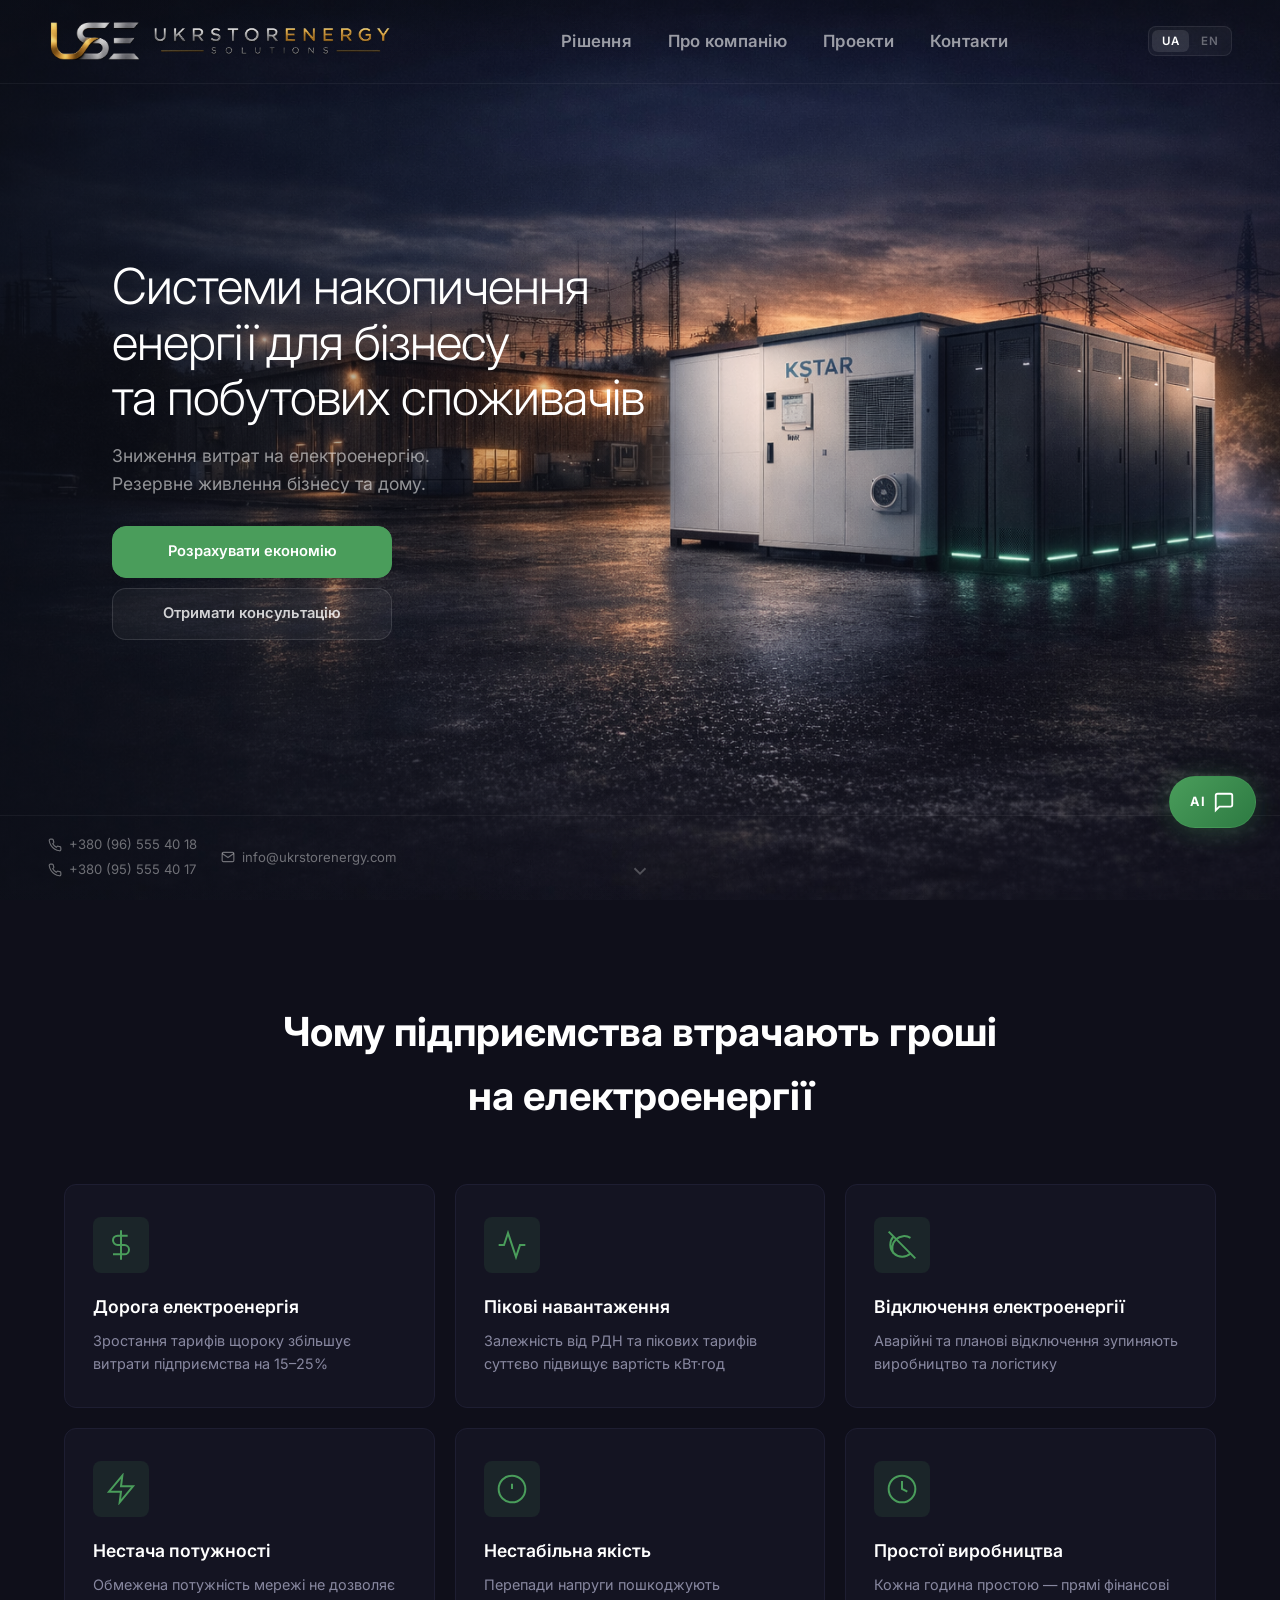
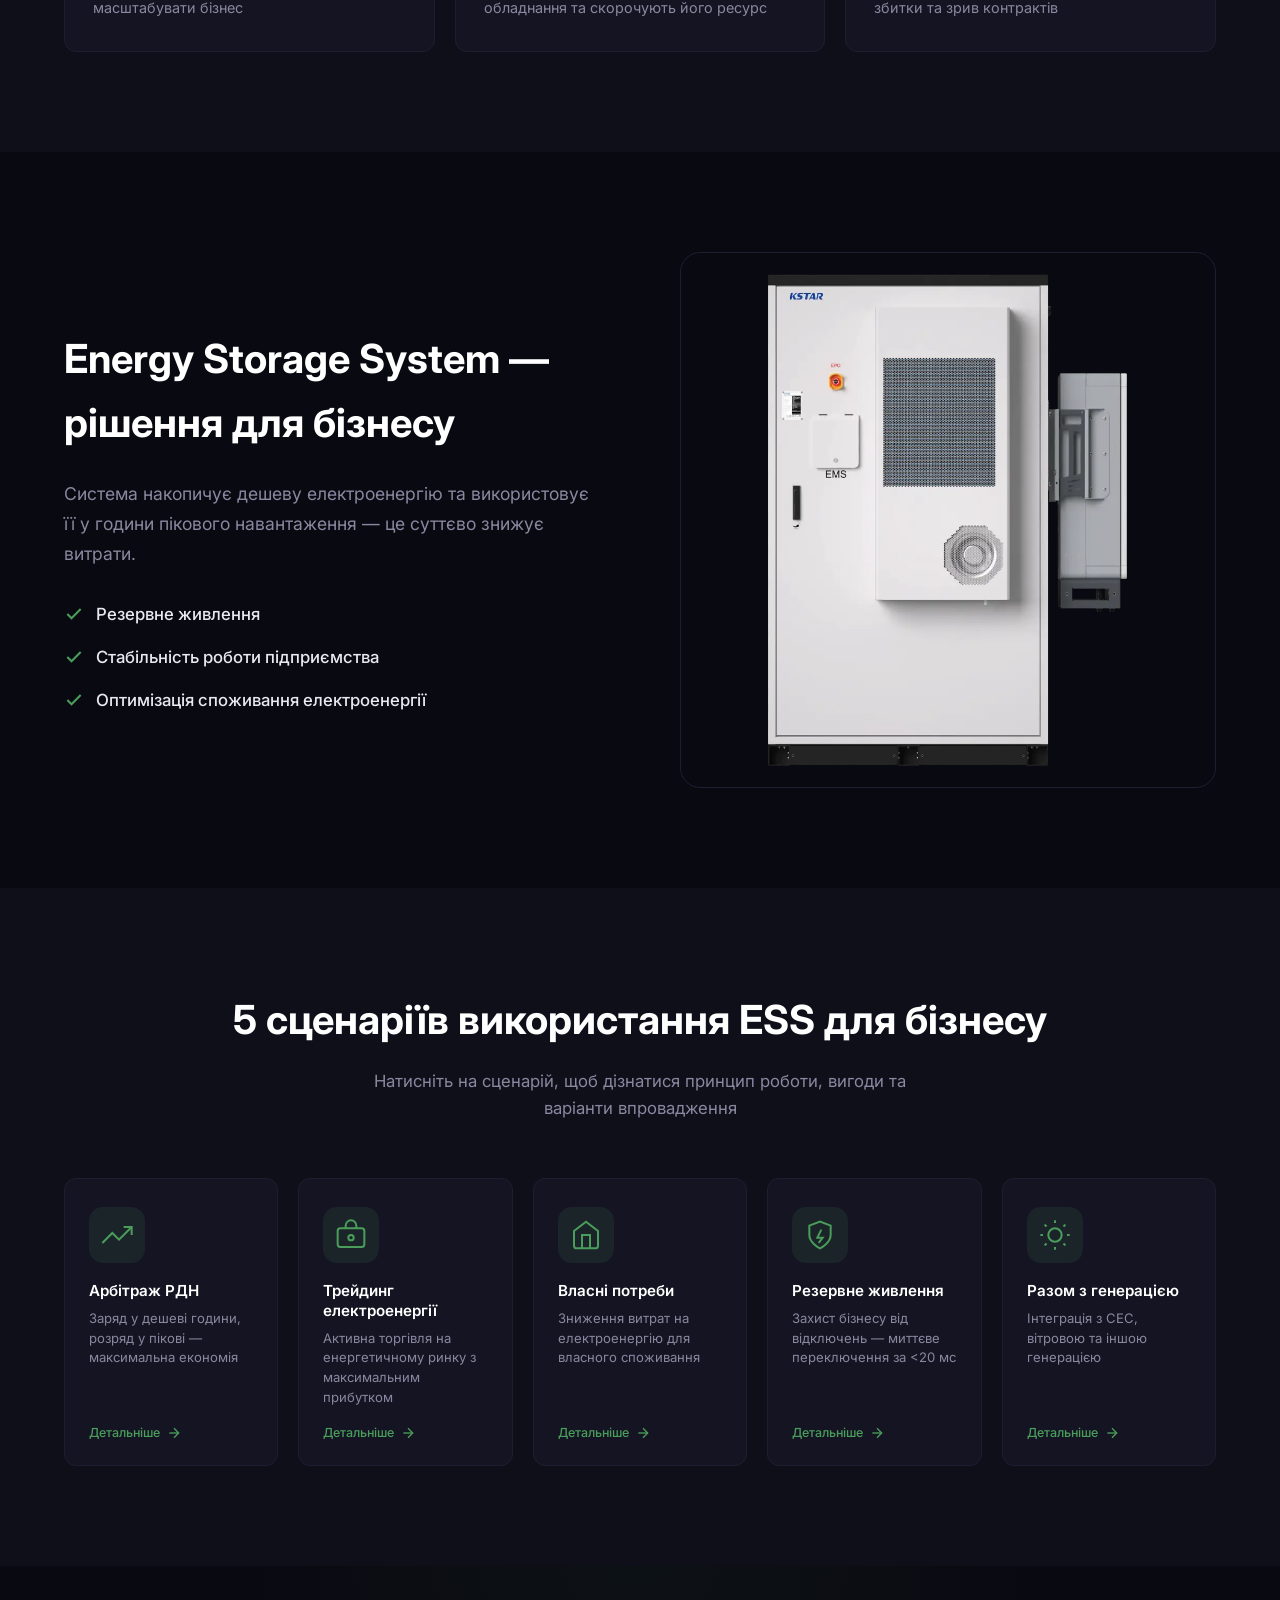
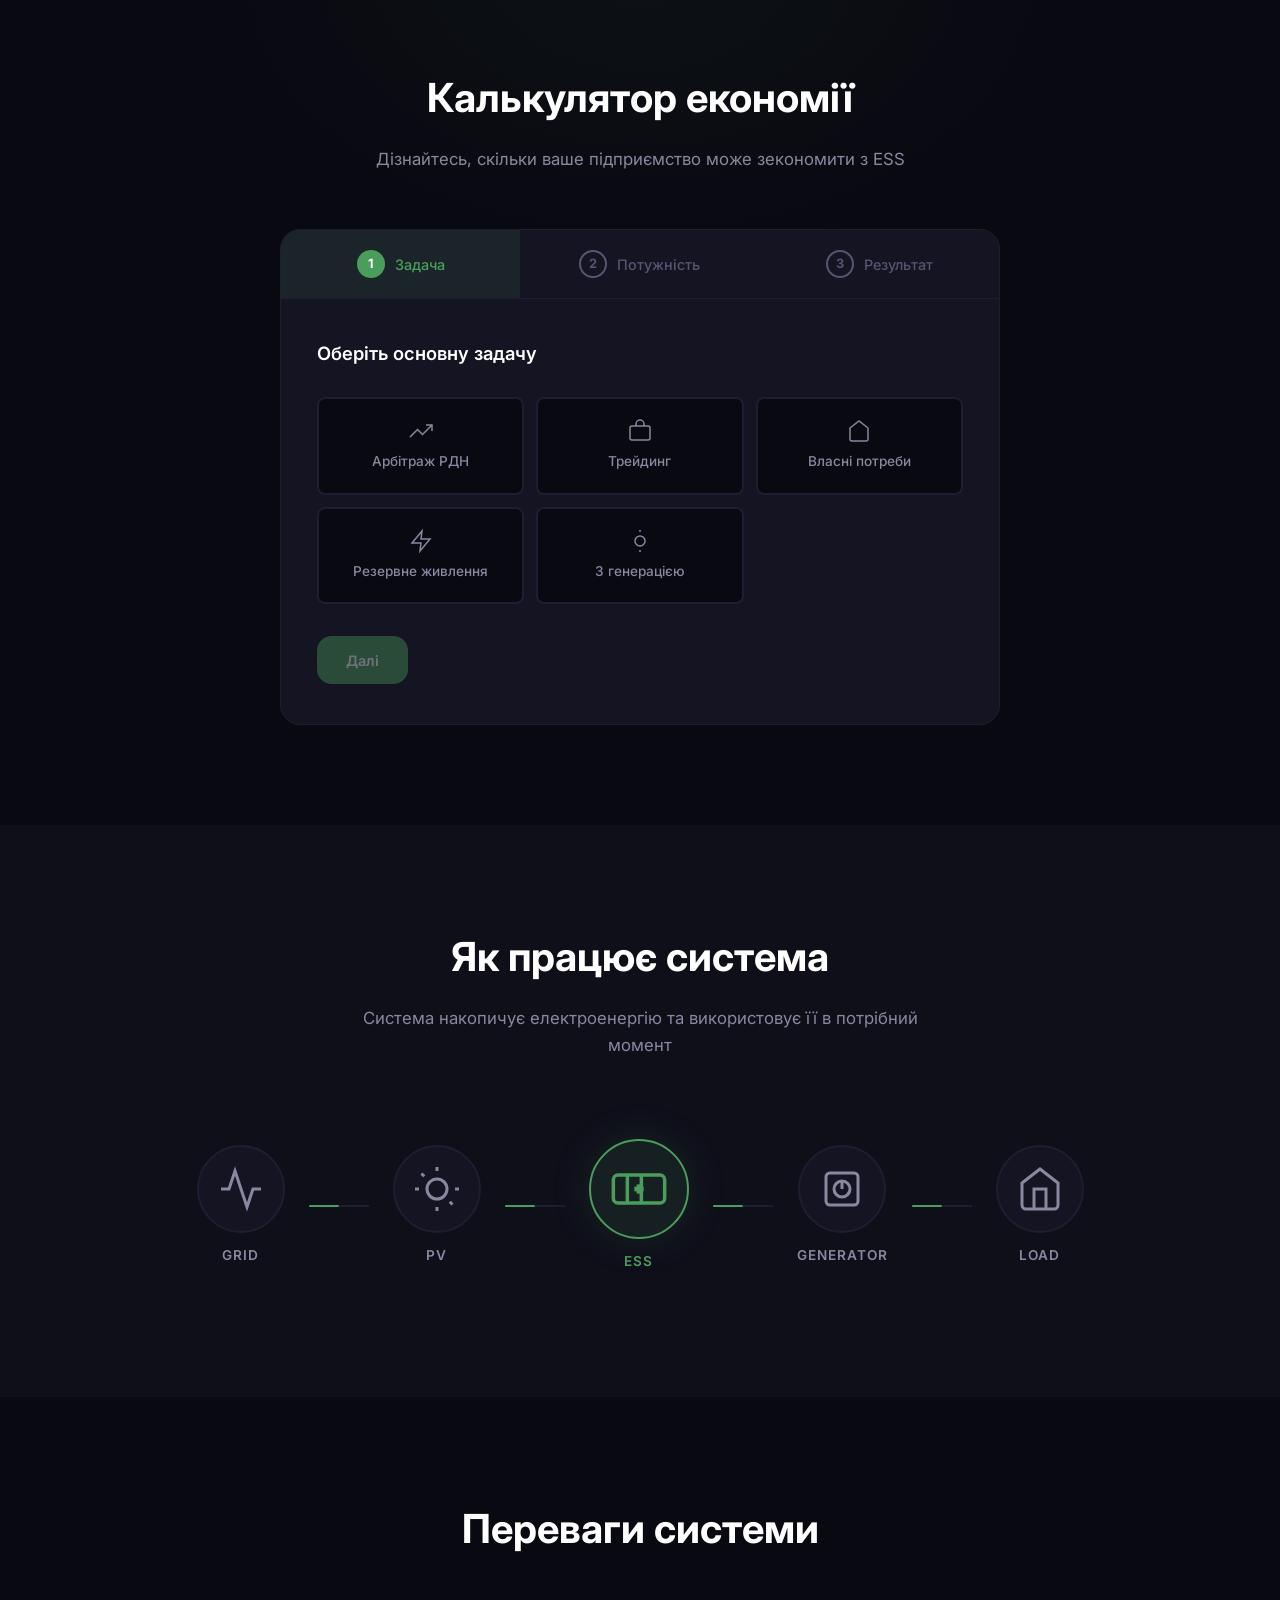
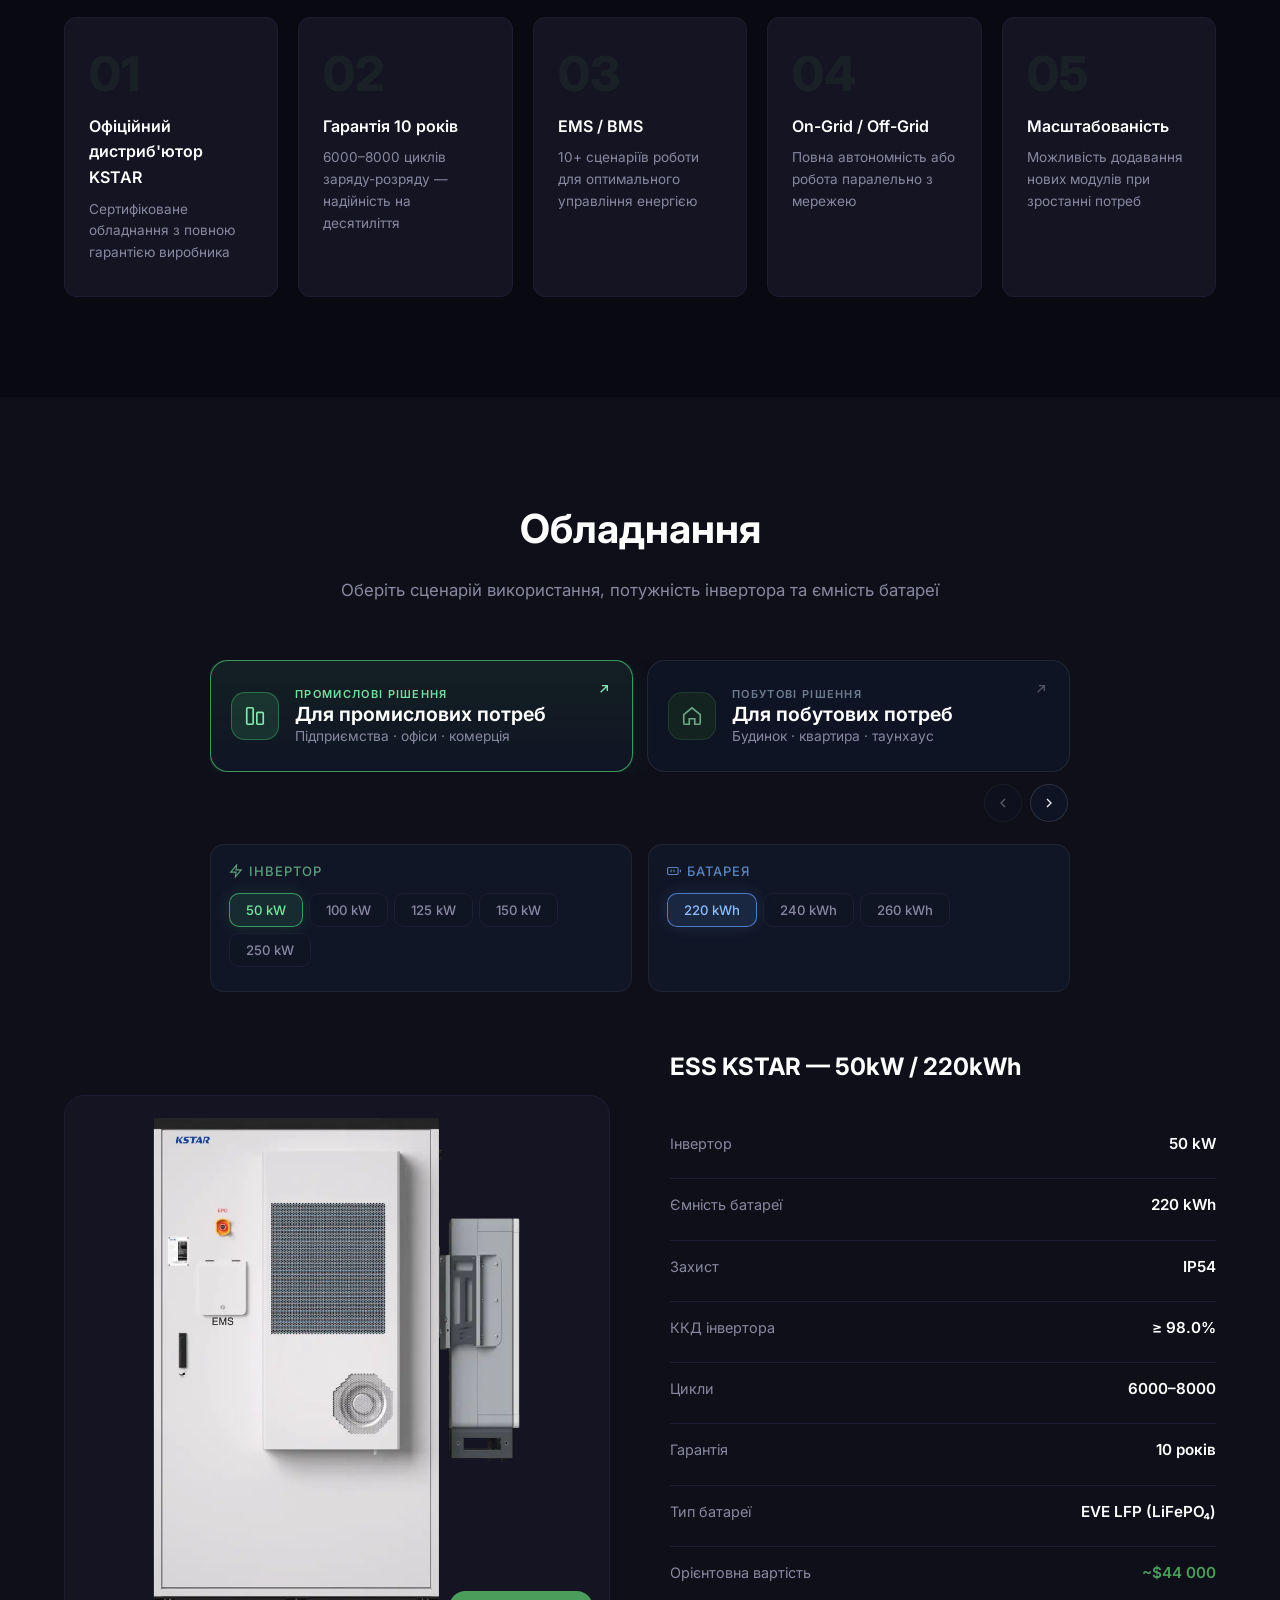
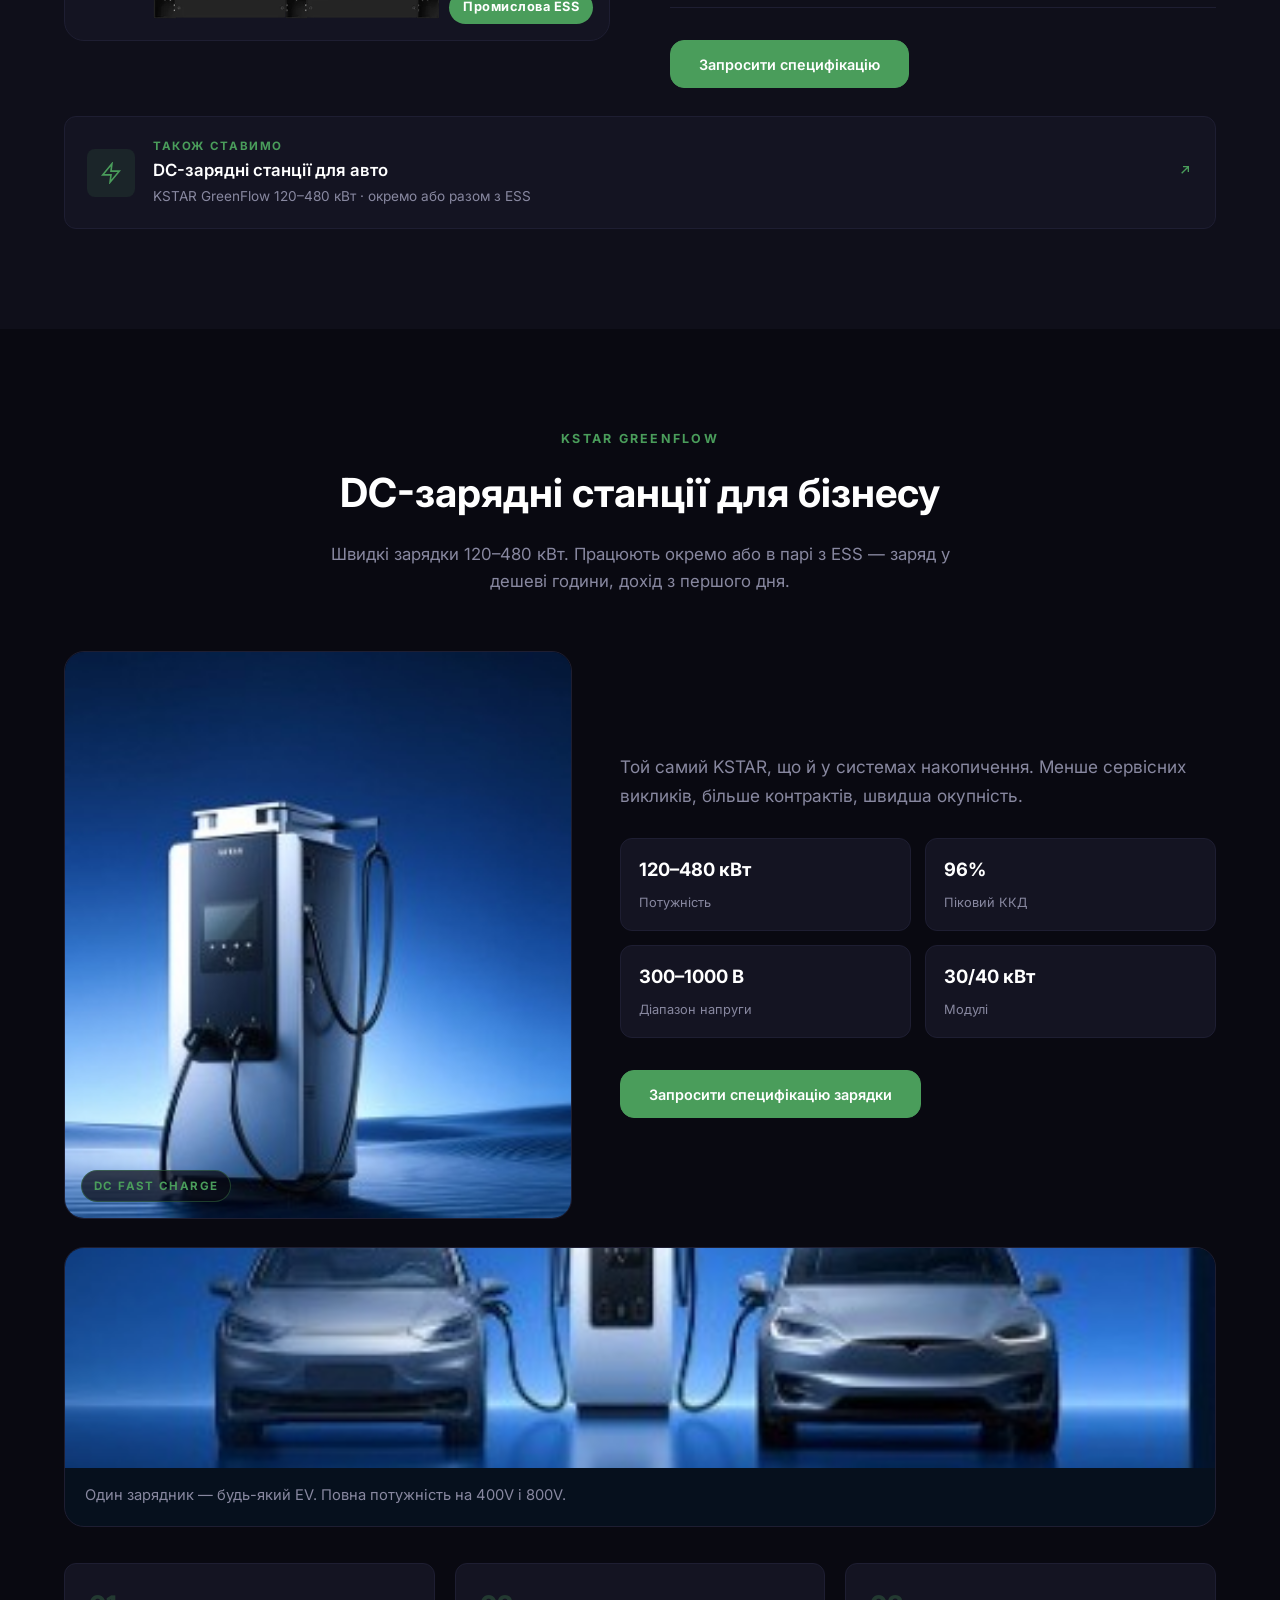
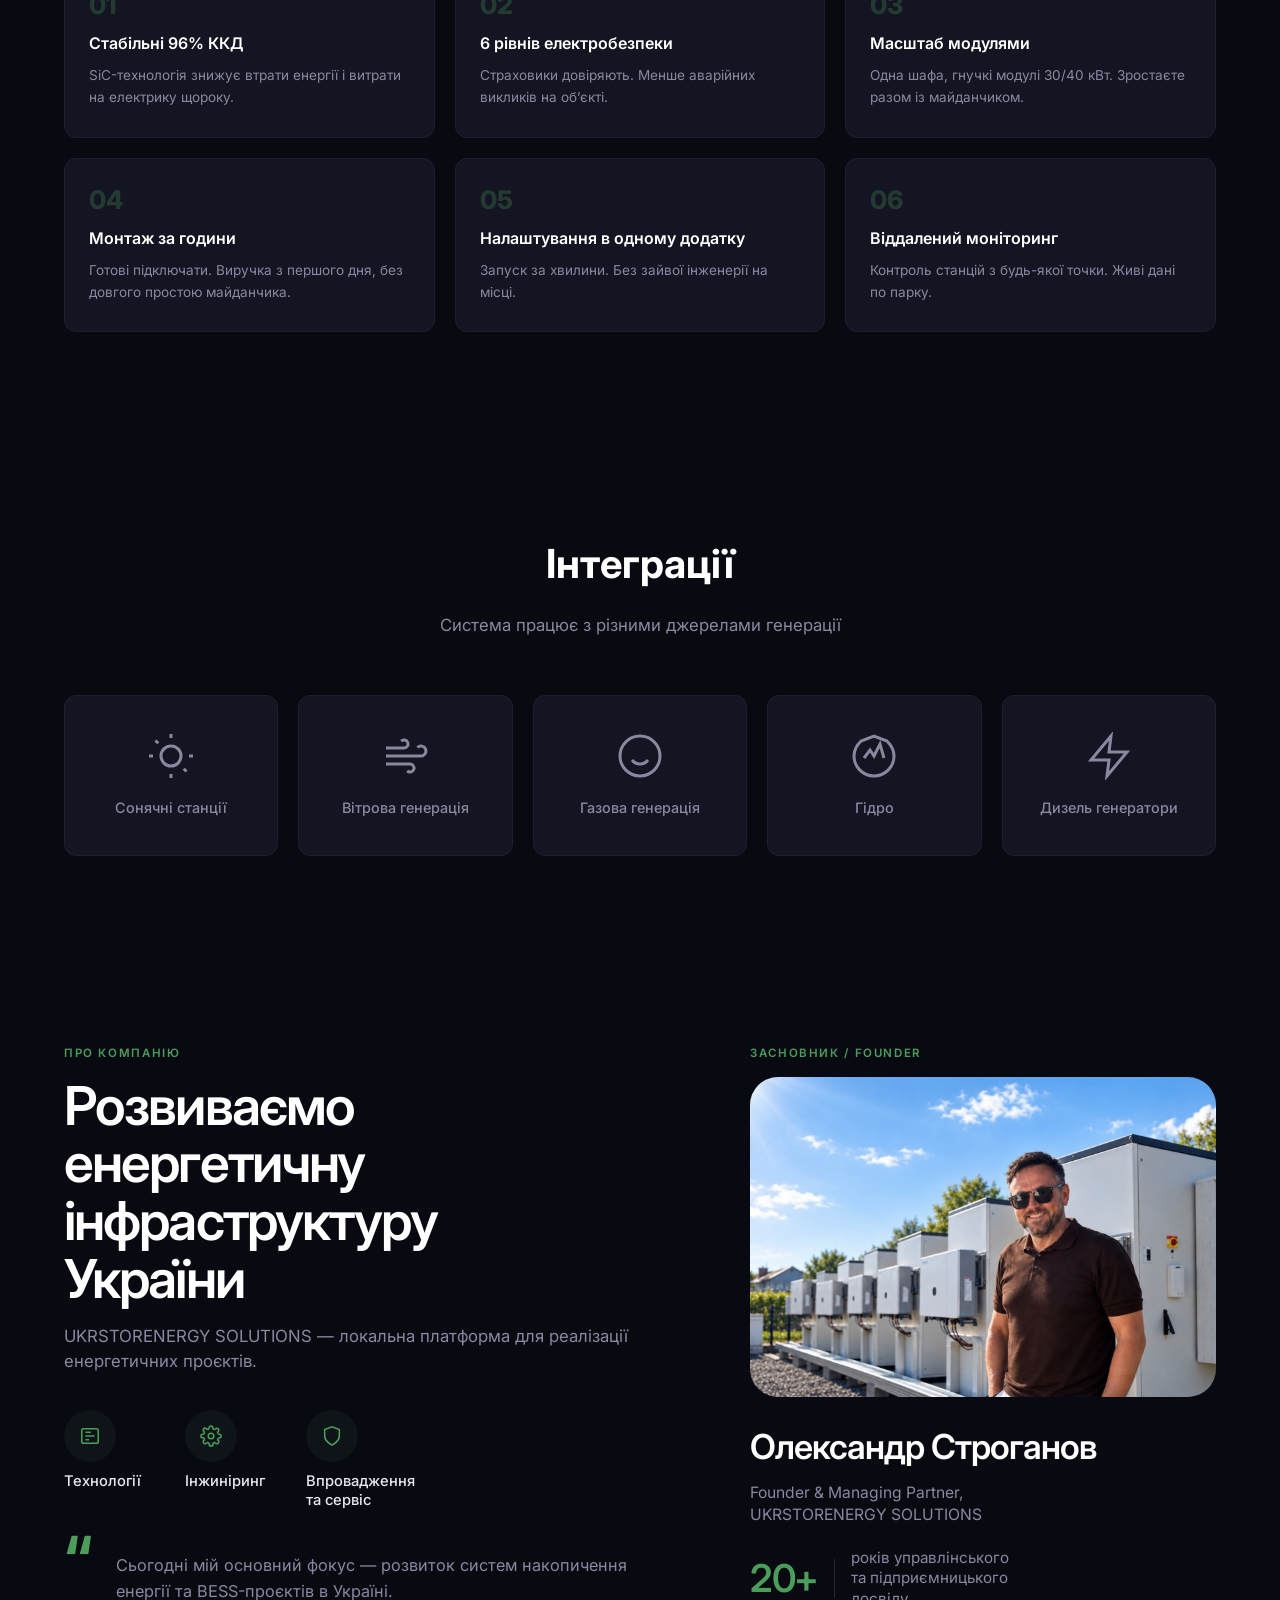
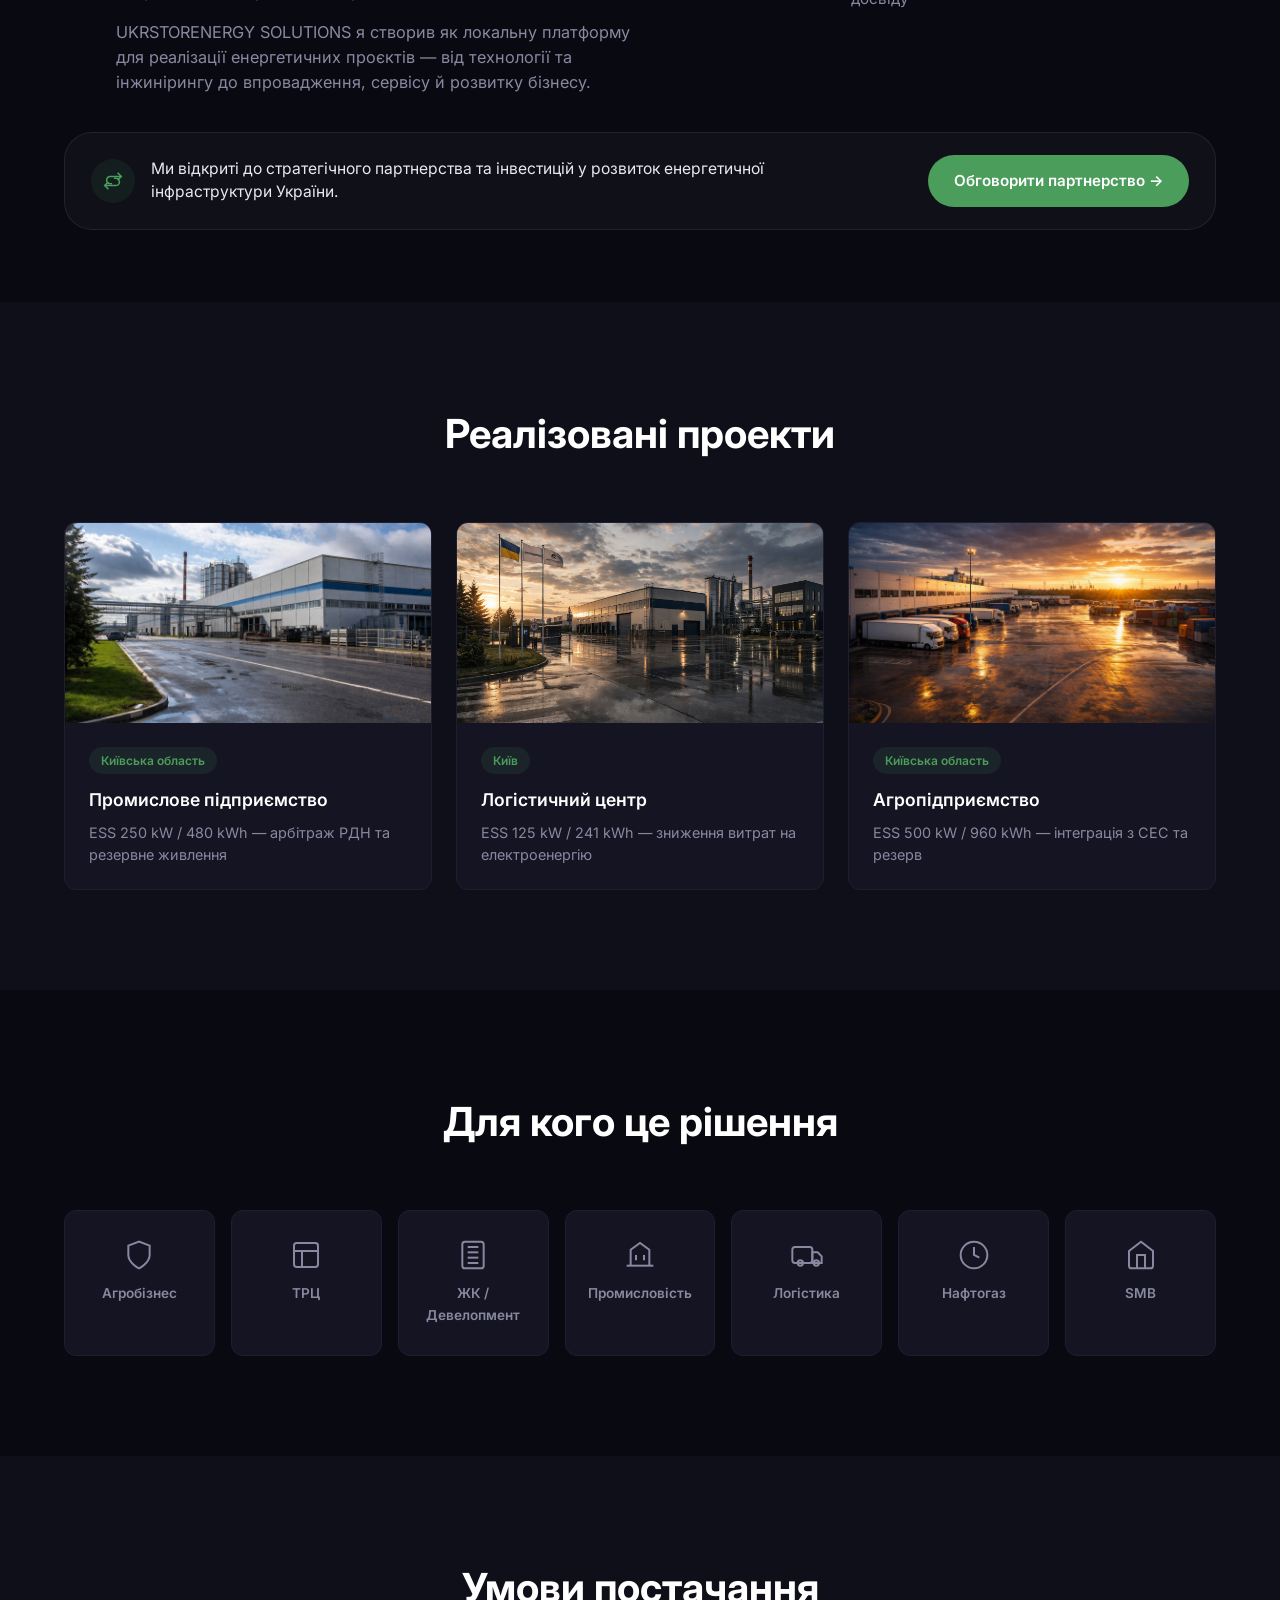
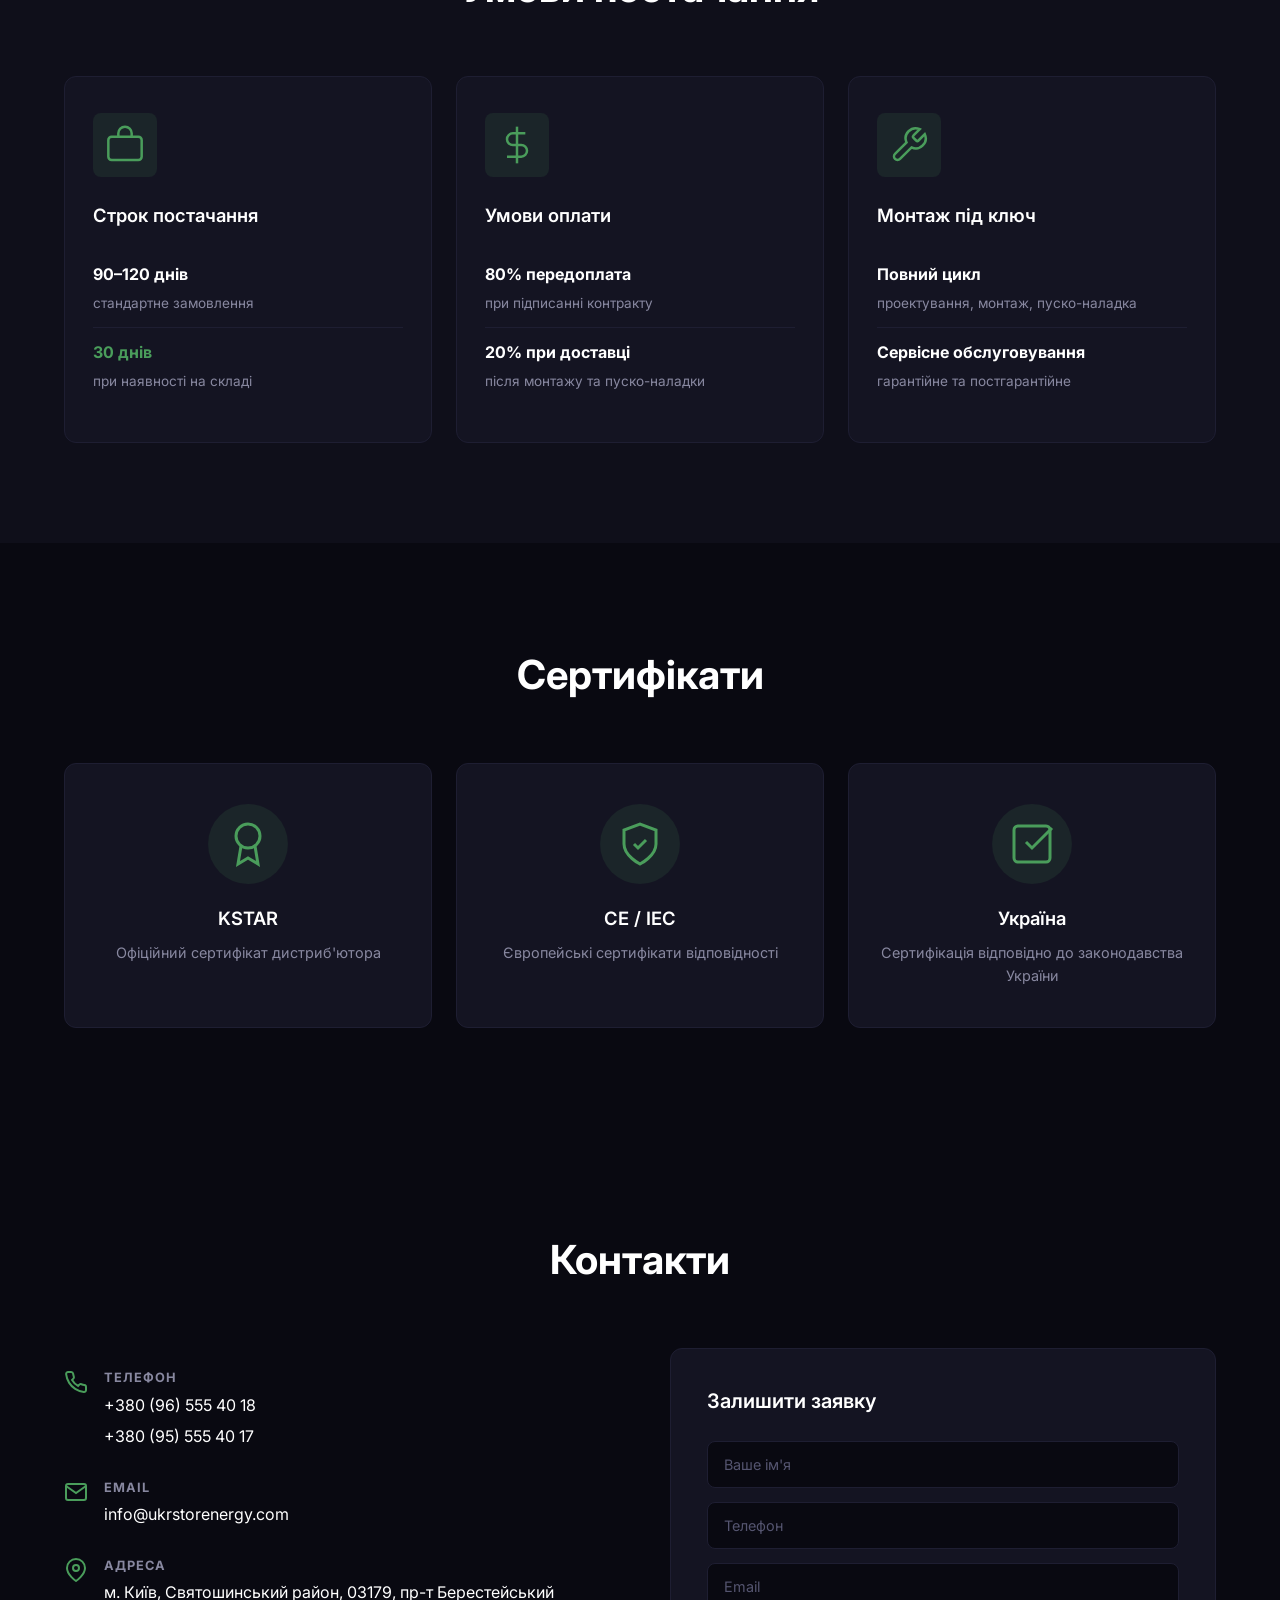
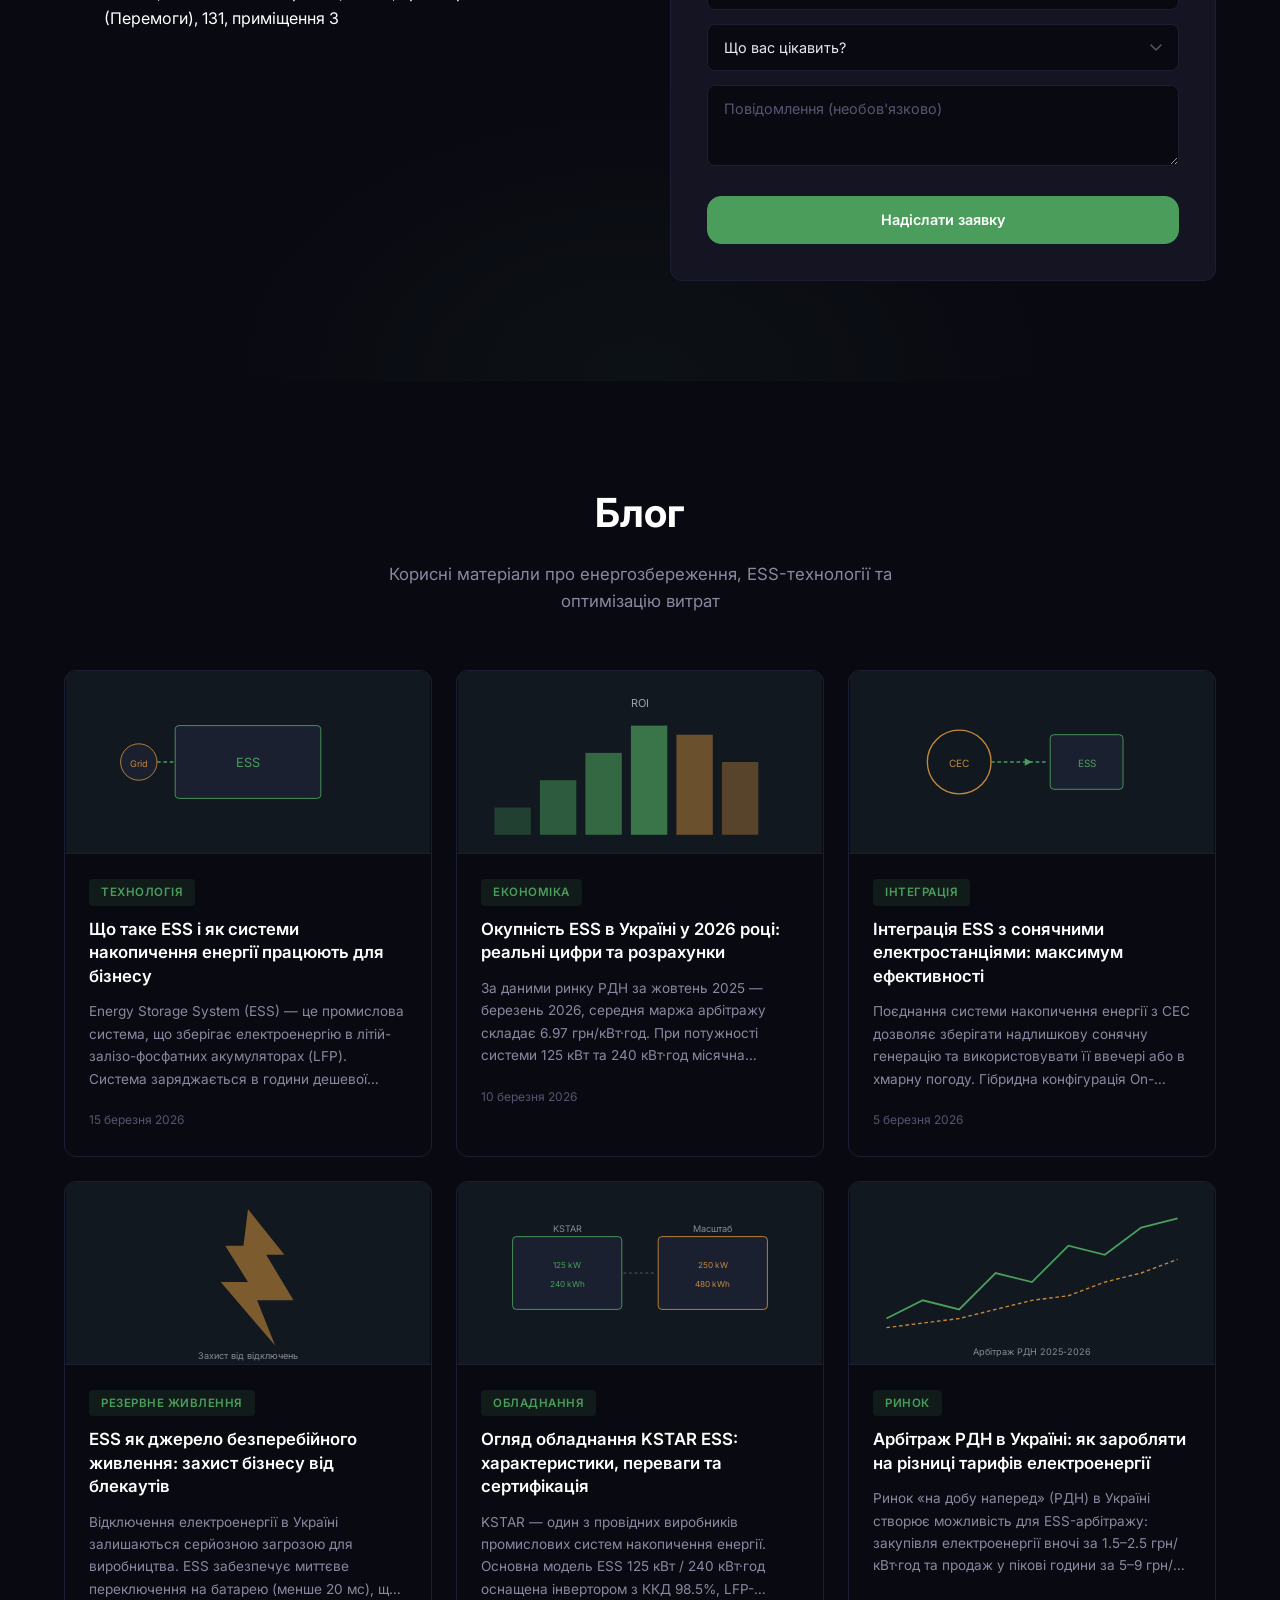
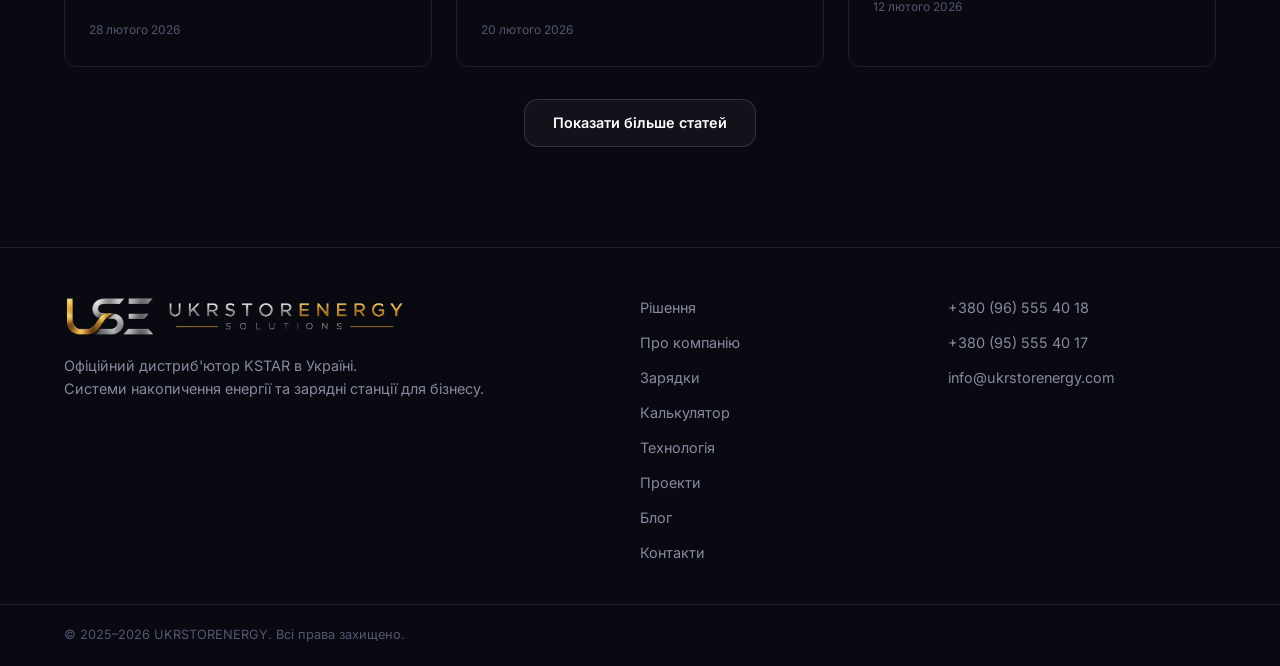
==== index.html @ df4d6ff1 "Add the About / Founder block with company-first layout Company story, competencies and partnership " ====
<!DOCTYPE html>
<html lang="uk">
<head>
    <meta charset="UTF-8">
    <meta name="viewport" content="width=device-width, initial-scale=1.0, viewport-fit=cover">
    <title>UKRSTORENERGY — Системи накопичення енергії ESS KSTAR для бізнесу в Україні</title>
    <meta name="description" content="Офіційний дистриб'ютор KSTAR ESS в Україні. Промислові системи накопичення енергії (ESS/BESS) — зниження витрат на електроенергію до 40%, резервне живлення, арбітраж РДН. Розрахунок окупності за 5 хвилин.">
    <meta name="keywords" content="ESS, BESS, система накопичення енергії, KSTAR, акумуляторна станція, промислові батареї, LiFePO4, енергозбереження для бізнесу, резервне живлення, арбітраж РДН, peak shaving, зелена енергетика Україна, UKRSTORENERGY, сонячна електростанція ESS, зниження витрат електроенергія, DC зарядна станція, зарядки для електромобілів, KSTAR GreenFlow">
    <meta name="robots" content="index, follow, max-snippet:-1, max-image-preview:large, max-video-preview:-1">
    <meta name="author" content="UKRSTORENERGY">
    <meta name="geo.region" content="UA">
    <meta name="geo.placename" content="Kyiv, Ukraine">
    <link rel="canonical" href="https://use.net.ua/">
    <link rel="alternate" hreflang="uk" href="https://use.net.ua/">
    <link rel="alternate" hreflang="x-default" href="https://use.net.ua/">

    <!-- Favicon -->
    <link rel="icon" type="image/svg+xml" href="/favicon.svg">
    <link rel="apple-touch-icon" sizes="180x180" href="/apple-touch-icon.png">
    <meta name="theme-color" content="#0a0e16">

    <!-- Open Graph -->
    <meta property="og:type" content="website">
    <meta property="og:locale" content="uk_UA">
    <meta property="og:site_name" content="UKRSTORENERGY">
    <meta property="og:title" content="UKRSTORENERGY — Системи накопичення енергії ESS KSTAR для бізнесу">
    <meta property="og:description" content="Офіційний дистриб'ютор KSTAR ESS в Україні. Зниження витрат на електроенергію до 40%, резервне живлення, арбітраж РДН. Розрахунок окупності за 5 хвилин.">
    <meta property="og:url" content="https://use.net.ua/">
    <meta property="og:image" content="https://use.net.ua/images/hero-energy.jpg">
    <meta property="og:image:width" content="1536">
    <meta property="og:image:height" content="1024">
    <meta property="og:image:type" content="image/jpeg">
    <meta property="og:image:alt" content="KSTAR ESS — промислова система накопичення енергії">

    <!-- Twitter Card -->
    <meta name="twitter:card" content="summary_large_image">
    <meta name="twitter:title" content="UKRSTORENERGY — Системи накопичення енергії ESS для бізнесу">
    <meta name="twitter:description" content="Офіційний дистриб'ютор KSTAR ESS в Україні. Зниження витрат на електроенергію до 40%, резервне живлення.">
    <meta name="twitter:image" content="https://use.net.ua/images/hero-energy.jpg">

    <link rel="preconnect" href="https://fonts.googleapis.com">
    <link rel="preconnect" href="https://fonts.gstatic.com" crossorigin>
    <link rel="preload" as="style" href="https://fonts.googleapis.com/css2?family=Inter:wght@300;400;500;600;700;800&display=swap">
    <link href="https://fonts.googleapis.com/css2?family=Inter:wght@300;400;500;600;700;800&display=swap" rel="stylesheet">
    <link rel="preload" as="image" href="images/IMG_2591.PNG" media="(min-width: 769px)">
    <meta http-equiv="Cache-Control" content="no-cache, no-store, must-revalidate">
    <meta http-equiv="Pragma" content="no-cache">
    <link rel="preload" as="video" href="videos/hero-mobile-v3.mp4" media="(max-width: 768px)">
    <link rel="stylesheet" href="css/app.m15.css">
    <style>
    @media (max-width: 768px), (max-device-width: 500px) {
        .hero, .hero-page { min-height: 0 !important; height: auto !important; }
        .hero-nav { position: relative !important; height: 64px !important; padding: 0 20px !important; background: #090911 !important; }
        .hero-nav .logo, .header .logo { gap: 6px !important; align-items: center !important; }
        .hero-nav .logo__mark, .header .logo__mark { display: block !important; max-width: 46px !important; height: auto !important; }
        .hero__poster { display: none !important; }
        .hero__video--desktop { display: none !important; }
        .hero__video--mobile { display: block !important; }
        .hero__video:not(.is-active) { opacity: 0 !important; }
        .hero__video.is-active { opacity: 1 !important; }
        .hero__video-mask { display: block !important; z-index: 4 !important; pointer-events: none !important; }
        .hero__bg.is-playing .hero__video-mask { opacity: 0 !important; }
        .hero__video::-webkit-media-controls,
        .hero__video::-webkit-media-controls-start-playback-button,
        .hero__video::-webkit-media-controls-overlay-play-button { display: none !important; -webkit-appearance: none; }
        .hero__bg { position: relative !important; inset: auto !important; width: 100% !important; height: 280px !important; min-height: 0 !important; max-height: 300px !important; }
        .hero__bg video { position: absolute !important; inset: 0 !important; width: 100% !important; height: 100% !important; object-fit: cover !important; pointer-events: none !important; }
        .hero__overlay--left, .hero__overlay--top, .hero__overlay--bottom { background: none !important; }
        .hero__body { margin-top: -32px !important; padding: 20px 20px 0 !important; flex: 0 0 auto !important; background: #090911 !important; border-radius: 28px 28px 0 0 !important; position: relative !important; z-index: 2 !important; }
        .hero__text { padding-top: 0 !important; margin-left: 0 !important; }
        .hero__actions--desktop, .hero__bottom--desktop { display: none !important; }
        .hero-audience, .hero-mobile-cta, .hero-links { display: flex !important; }
        .hero .fade-up { opacity: 1 !important; transform: none !important; }
        .hero__title { font-size: 30px !important; line-height: 1.16 !important; font-weight: 600 !important; margin: 22px 0 10px !important; }
        .hero__subtitle { font-size: 16px !important; line-height: 1.45 !important; margin-bottom: 22px !important; }
        .hero-page__scroll { display: none !important; }
        .site-notify { display: none !important; }
        .pain.section { padding: 20px 0 48px !important; }
        .pain .section__title { font-size: 32px !important; line-height: 1.12 !important; max-width: 340px !important; }
        .pain .section__title .pain__title-mobile br { display: inline !important; }
        .pain .section__title.fade-up { opacity: 1 !important; transform: none !important; }
    }
    @media (max-width: 400px), (max-device-width: 400px) {
        .hero__title { font-size: 28px !important; }
        .hero__bg { height: 250px !important; max-height: 270px !important; }
    }
    </style>

    <!-- JSON-LD Structured Data -->
    <script type="application/ld+json">
    {
        "@context": "https://schema.org",
        "@graph": [
            {
                "@type": "Organization",
                "@id": "https://use.net.ua/#organization",
                "name": "UKRSTORENERGY",
                "url": "https://use.net.ua",
                "description": "Офіційний дистриб'ютор KSTAR ESS в Україні. Промислові системи накопичення енергії для бізнесу.",
                "telephone": ["+380965554018", "+380955554017"],
                "email": "info@ukrstorenergy.com",
                "address": {
                    "@type": "PostalAddress",
                    "streetAddress": "пр-т Берестейський (Перемоги), 131, приміщення 3",
                    "addressLocality": "Київ",
                    "addressRegion": "Святошинський район",
                    "postalCode": "03179",
                    "addressCountry": "UA"
                },
                "areaServed": {
                    "@type": "Country",
                    "name": "Ukraine"
                },
                "sameAs": []
            },
            {
                "@type": "WebSite",
                "@id": "https://use.net.ua/#website",
                "name": "UKRSTORENERGY",
                "url": "https://use.net.ua",
                "publisher": {"@id": "https://use.net.ua/#organization"},
                "inLanguage": "uk"
            },
            {
                "@type": "WebPage",
                "@id": "https://use.net.ua/#webpage",
                "url": "https://use.net.ua",
                "name": "UKRSTORENERGY — Системи накопичення енергії ESS KSTAR для бізнесу в Україні",
                "description": "Офіційний дистриб'ютор KSTAR ESS в Україні. Промислові системи накопичення енергії — зниження витрат на електроенергію до 40%, резервне живлення, арбітраж РДН.",
                "isPartOf": {"@id": "https://use.net.ua/#website"},
                "about": {"@id": "https://use.net.ua/#organization"},
                "inLanguage": "uk"
            },
            {
                "@type": "Product",
                "name": "KSTAR ESS 125 кВт / 240 кВт·год",
                "description": "Промислова система накопичення енергії KSTAR ESS з LiFePO₄ батареями. Інвертор з ККД 98.5%, ресурс 6000-8000 циклів, захист IP54, гарантія 10 років.",
                "brand": {
                    "@type": "Brand",
                    "name": "KSTAR"
                },
                "manufacturer": {
                    "@type": "Organization",
                    "name": "KSTAR"
                },
                "category": "Energy Storage Systems",
                "offers": {
                    "@type": "Offer",
                    "priceCurrency": "USD",
                    "availability": "https://schema.org/InStock",
                    "seller": {"@id": "https://use.net.ua/#organization"}
                }
            },
            {
                "@type": "FAQPage",
                "mainEntity": [
                    {
                        "@type": "Question",
                        "name": "Що таке ESS і як система накопичення енергії працює для бізнесу?",
                        "acceptedAnswer": {
                            "@type": "Answer",
                            "text": "ESS (Energy Storage System) — промислова система накопичення енергії на базі LiFePO₄ акумуляторів. Заряджається в години дешевої електроенергії, розряджається в пікові години, забезпечуючи економію до 40% витрат на електроенергію та резервне живлення."
                        }
                    },
                    {
                        "@type": "Question",
                        "name": "Яка окупність ESS в Україні у 2026 році?",
                        "acceptedAnswer": {
                            "@type": "Answer",
                            "text": "Строк окупності ESS для промислового підприємства — 4-6 років з річним ROI 18-25%. Маржа арбітражу РДН складає 6.97 грн/кВт·год, що забезпечує місячну економію $2000-3500 для системи 125 кВт."
                        }
                    },
                    {
                        "@type": "Question",
                        "name": "Хто такий UKRSTORENERGY?",
                        "acceptedAnswer": {
                            "@type": "Answer",
                            "text": "UKRSTORENERGY — офіційний дистриб'ютор систем накопичення енергії KSTAR в Україні. Компанія забезпечує повний цикл: консультація, проектування, постачання, монтаж, підключення до мережі та сервісне обслуговування ESS."
                        }
                    },
                    {
                        "@type": "Question",
                        "name": "Як ESS захищає бізнес від блекаутів?",
                        "acceptedAnswer": {
                            "@type": "Answer",
                            "text": "ESS забезпечує миттєве переключення на батарею (менше 20 мс). Система KSTAR 125 кВт / 240 кВт·год підтримує автономну роботу підприємства протягом 2-4 годин, що в 3 рази дешевше дизельного генератора."
                        }
                    }
                ]
            },
            {
                "@type": "LocalBusiness",
                "name": "UKRSTORENERGY",
                "description": "Промислові системи накопичення енергії KSTAR ESS в Україні",
                "telephone": ["+380965554018", "+380955554017"],
                "email": "info@ukrstorenergy.com",
                "url": "https://use.net.ua",
                "address": {
                    "@type": "PostalAddress",
                    "streetAddress": "пр-т Берестейський (Перемоги), 131, приміщення 3",
                    "addressLocality": "Київ",
                    "addressRegion": "Святошинський район",
                    "postalCode": "03179",
                    "addressCountry": "UA"
                },
                "priceRange": "$$$$",
                "openingHours": "Mo-Fr 09:00-18:00"
            },
            {
                "@type": "ItemList",
                "name": "Блог UKRSTORENERGY",
                "itemListElement": [
                    {
                        "@type": "ListItem",
                        "position": 1,
                        "item": {
                            "@type": "BlogPosting",
                            "headline": "Що таке ESS і як системи накопичення енергії працюють для бізнесу",
                            "datePublished": "2026-03-15",
                            "author": {"@id": "https://use.net.ua/#organization"},
                            "publisher": {"@id": "https://use.net.ua/#organization"}
                        }
                    },
                    {
                        "@type": "ListItem",
                        "position": 2,
                        "item": {
                            "@type": "BlogPosting",
                            "headline": "Окупність ESS в Україні у 2026 році: реальні цифри та розрахунки",
                            "datePublished": "2026-03-10",
                            "author": {"@id": "https://use.net.ua/#organization"},
                            "publisher": {"@id": "https://use.net.ua/#organization"}
                        }
                    },
                    {
                        "@type": "ListItem",
                        "position": 3,
                        "item": {
                            "@type": "BlogPosting",
                            "headline": "Інтеграція ESS з сонячними електростанціями: максимум ефективності",
                            "datePublished": "2026-03-05",
                            "author": {"@id": "https://use.net.ua/#organization"},
                            "publisher": {"@id": "https://use.net.ua/#organization"}
                        }
                    },
                    {
                        "@type": "ListItem",
                        "position": 4,
                        "item": {
                            "@type": "BlogPosting",
                            "headline": "ESS як джерело безперебійного живлення: захист бізнесу від блекаутів",
                            "datePublished": "2026-02-28",
                            "author": {"@id": "https://use.net.ua/#organization"},
                            "publisher": {"@id": "https://use.net.ua/#organization"}
                        }
                    },
                    {
                        "@type": "ListItem",
                        "position": 5,
                        "item": {
                            "@type": "BlogPosting",
                            "headline": "Огляд обладнання KSTAR ESS: характеристики, переваги та сертифікація",
                            "datePublished": "2026-02-20",
                            "author": {"@id": "https://use.net.ua/#organization"},
                            "publisher": {"@id": "https://use.net.ua/#organization"}
                        }
                    },
                    {
                        "@type": "ListItem",
                        "position": 6,
                        "item": {
                            "@type": "BlogPosting",
                            "headline": "Арбітраж РДН в Україні: як заробляти на різниці тарифів електроенергії",
                            "datePublished": "2026-02-12",
                            "author": {"@id": "https://use.net.ua/#organization"},
                            "publisher": {"@id": "https://use.net.ua/#organization"}
                        }
                    },
                    {
                        "@type": "ListItem",
                        "position": 7,
                        "item": {
                            "@type": "BlogPosting",
                            "headline": "LiFePO₄ vs Li-Ion для промислових ESS: яку батарею обрати для бізнесу в Україні",
                            "datePublished": "2026-02-05",
                            "author": {"@id": "https://use.net.ua/#organization"},
                            "publisher": {"@id": "https://use.net.ua/#organization"}
                        }
                    },
                    {
                        "@type": "ListItem",
                        "position": 8,
                        "item": {
                            "@type": "BlogPosting",
                            "headline": "EMS та BMS у системах накопичення енергії: як автоматизувати управління електроенергією",
                            "datePublished": "2026-01-28",
                            "author": {"@id": "https://use.net.ua/#organization"},
                            "publisher": {"@id": "https://use.net.ua/#organization"}
                        }
                    },
                    {
                        "@type": "ListItem",
                        "position": 9,
                        "item": {
                            "@type": "BlogPosting",
                            "headline": "Державна підтримка ESS в Україні 2026: пільги, компенсації та законодавчі зміни",
                            "datePublished": "2026-01-15",
                            "author": {"@id": "https://use.net.ua/#organization"},
                            "publisher": {"@id": "https://use.net.ua/#organization"}
                        }
                    }
                ]
            }
        ]
    }
    </script>
</head>
<body>

<!-- 1. HERO -->
<section class="hero-page" id="hero">
    <div class="hero">
        <!-- Nav inside hero container -->
        <header class="hero-nav" id="heroNav">
            <a href="#" class="logo">
                <img class="logo__mark" src="images/logo-mark.png" alt="UKRSTORENERGY Solutions" width="512" height="234">
                <img class="logo__wordmark" src="images/ukrstorenergy-solutions-wordmark.webp" alt="" width="1601" height="210" aria-hidden="true">
            </a>
            <nav class="nav" id="nav">
                <a href="#equipment" class="nav__link" data-i18n="navSolutions">Рішення</a>
                <a href="#about" class="nav__link" data-i18n="navAbout">Про компанію</a>
                <a href="#charging" class="nav__link nav__link--more" data-i18n="navCharging">Зарядки</a>
                <a href="#calculator" class="nav__link nav__link--more" data-i18n="navCalculator">Калькулятор</a>
                <a href="#technology" class="nav__link nav__link--more" data-i18n="navTechnology">Технологія</a>
                <a href="#projects" class="nav__link" data-i18n="navProjects">Проекти</a>
                <a href="#contacts" class="nav__link" data-i18n="navContacts">Контакти</a>
            </nav>
            <div class="lang-switch" id="langSwitch">
                <button class="lang-switch__btn lang-switch__btn--active" data-lang="uk">UA</button>
                <button class="lang-switch__btn" data-lang="en">EN</button>
            </div>
            <button class="burger" id="burger" aria-label="Меню">
                <span></span><span></span><span></span>
            </button>
        </header>

        <!-- Background video + static poster/fallback + overlay layers -->
        <div class="hero__bg" id="heroBg">
            <img class="hero__poster" src="images/IMG_2591.PNG" alt="" width="1536" height="1024" decoding="async">
            <video class="hero__video hero__video--desktop is-active" src="videos/hero-v3.mp4" autoplay muted playsinline webkit-playsinline preload="auto"></video>
            <video class="hero__video hero__video--desktop" src="videos/hero-2.mp4" muted playsinline webkit-playsinline preload="auto"></video>
            <video class="hero__video hero__video--mobile is-active" src="videos/hero-mobile-v3.mp4" autoplay muted playsinline webkit-playsinline preload="auto"></video>
            <video class="hero__video hero__video--mobile" src="videos/hero-2.mp4" muted playsinline webkit-playsinline preload="auto"></video>
            <img class="hero__video-mask" src="images/hero-frame-v2.jpg" alt="" width="640" height="350" aria-hidden="true">
            <div class="hero__overlay hero__overlay--left"></div>
            <div class="hero__overlay hero__overlay--top"></div>
            <div class="hero__overlay hero__overlay--bottom"></div>
        </div>
        <script>
        window.initHeroPlaylist = function () {
            if (window.__heroPlaylistReady) return;
            window.__heroPlaylistReady = true;
            var bg = document.getElementById('heroBg');

            function prepare(video) {
                video.muted = true;
                video.defaultMuted = true;
                video.loop = false;
                video.controls = false;
                video.playsInline = true;
                video.setAttribute('playsinline', '');
                video.setAttribute('webkit-playsinline', 'true');
                video.removeAttribute('loop');
                video.removeAttribute('controls');
                video.removeAttribute('poster');
            }

            function isMobileView() {
                return window.matchMedia('(max-width: 768px), (max-device-width: 500px)').matches;
            }

            function setupGroup(selector) {
                var clips = Array.prototype.slice.call(document.querySelectorAll(selector));
                if (!clips.length) return null;
                var index = 0;
                var advancing = false;

                function playIndex(nextIndex, rewind) {
                    clips.forEach(function (clip, i) {
                        if (i === nextIndex) {
                            clip.classList.add('is-active');
                        } else {
                            clip.classList.remove('is-active');
                            clip.pause();
                            try { clip.currentTime = 0; } catch (e) {}
                        }
                    });
                    index = nextIndex;
                    var current = clips[index];
                    prepare(current);
                    function start() {
                        var p = current.play();
                        if (p && p.catch) p.catch(function () {});
                    }
                    if (rewind && current.currentTime > 0.25) {
                        current.addEventListener('seeked', start, { once: true });
                        try { current.currentTime = 0; } catch (e) { start(); }
                    } else {
                        start();
                    }
                }

                function advance() {
                    if (advancing) return;
                    advancing = true;
                    playIndex((index + 1) % clips.length, true);
                    setTimeout(function () { advancing = false; }, 400);
                }

                clips.forEach(function (video, i) {
                    prepare(video);
                    if (i === 0) video.classList.add('is-active');
                    else video.classList.remove('is-active');
                    video.addEventListener('playing', function () {
                        if (bg) bg.classList.add('is-playing');
                    });
                    video.addEventListener('ended', function () {
                        if (clips[index] === video) advance();
                    });
                    video.addEventListener('timeupdate', function () {
                        if (clips[index] !== video) return;
                        if (!video.duration || !isFinite(video.duration) || video.duration < 1) return;
                        if (video.currentTime < 0.5) return;
                        if (video.currentTime >= video.duration - 0.2) advance();
                    });
                });

                return {
                    play: function () { playIndex(index, false); },
                    pauseAll: function () {
                        clips.forEach(function (clip) { clip.pause(); });
                    }
                };
            }

            var desktop = setupGroup('.hero__video--desktop');
            var mobile = setupGroup('.hero__video--mobile');

            function playActiveGroup() {
                if (isMobileView()) {
                    if (desktop) desktop.pauseAll();
                    if (mobile) mobile.play();
                } else {
                    if (mobile) mobile.pauseAll();
                    if (desktop) desktop.play();
                }
            }

            playActiveGroup();
            document.addEventListener('touchstart', playActiveGroup, { once: true, passive: true });
            document.addEventListener('visibilitychange', function () {
                if (!document.hidden) playActiveGroup();
            });
        };
        window.initHeroPlaylist();
        </script>

        <!-- Hero body -->
        <div class="hero__body">
            <div class="hero__text">
                <div class="hero-audience" id="heroAudience" role="group" aria-label="Тип рішення">
                    <button type="button" class="hero-audience__btn is-active" data-audience="business" aria-pressed="true">
                        <svg width="18" height="18" viewBox="0 0 24 24" fill="none" stroke="currentColor" stroke-width="1.8" aria-hidden="true"><rect x="3" y="3" width="7" height="18" rx="1"/><rect x="14" y="8" width="7" height="13" rx="1"/></svg>
                        <span data-i18n="heroAudBiz">Для бізнесу</span>
                    </button>
                    <button type="button" class="hero-audience__btn" data-audience="home" aria-pressed="false">
                        <svg width="18" height="18" viewBox="0 0 24 24" fill="none" stroke="currentColor" stroke-width="1.8" aria-hidden="true"><path d="M3 10.5L12 3l9 7.5V20a1 1 0 01-1 1h-5v-6H9v6H4a1 1 0 01-1-1v-9.5z"/></svg>
                        <span data-i18n="heroAudHome">Для дому</span>
                    </button>
                </div>
                <h1 class="hero__title fade-up" data-i18n="heroTitle">Системи накопичення<br>енергії для бізнесу<br>та побутових споживачів</h1>
                <p class="hero__subtitle fade-up" data-i18n="heroSubtitle">Зниження витрат на електроенергію.<br>Резервне живлення бізнесу та дому.</p>
                <div class="hero__actions hero__actions--desktop fade-up">
                    <a href="#calculator" class="btn btn--accent btn--lg" data-i18n="heroBtn1">Розрахувати економію</a>
                    <a href="#contacts" class="btn btn--ghost btn--lg" data-i18n="heroBtn2">Отримати консультацію</a>
                </div>
                <div class="hero-mobile-cta fade-up">
                    <a href="#calculator" class="hero-cta">
                        <span class="hero-cta__icon" aria-hidden="true">
                            <svg width="20" height="20" viewBox="0 0 24 24" fill="none" stroke="currentColor" stroke-width="1.8"><rect x="4" y="2" width="16" height="20" rx="2"/><path d="M8 6h8M8 11h2M12 11h2M16 11h0.01M8 16h2M12 16h2M16 16h2"/></svg>
                        </span>
                        <span data-i18n="heroBtn1">Розрахувати економію</span>
                        <svg class="hero-cta__arrow" width="18" height="18" viewBox="0 0 24 24" fill="none" stroke="currentColor" stroke-width="2" aria-hidden="true"><path d="M5 12h14M13 6l6 6-6 6"/></svg>
                    </a>
                    <p class="hero-hint" data-i18n="heroHint">Попередній розрахунок за 2 хвилини</p>
                    <a href="#contacts" class="hero-consult">
                        <span class="hero-consult__icon" aria-hidden="true">
                            <svg width="20" height="20" viewBox="0 0 24 24" fill="none" stroke="currentColor" stroke-width="1.8"><path d="M21 15a2 2 0 01-2 2H7l-4 4V5a2 2 0 012-2h14a2 2 0 012 2z"/></svg>
                        </span>
                        <span class="hero-consult__text">
                            <strong data-i18n="heroConsultTitle">Потрібна консультація?</strong>
                            <span data-i18n="heroConsultText">Зв'яжемося та підберемо рішення</span>
                        </span>
                        <svg class="hero-consult__arrow" width="18" height="18" viewBox="0 0 24 24" fill="none" stroke="currentColor" stroke-width="2" aria-hidden="true"><path d="M5 12h14M13 6l6 6-6 6"/></svg>
                    </a>
                </div>
            </div>
        </div>

        <!-- Bottom contacts -->
        <div class="hero__bottom hero__bottom--desktop">
            <div class="hero__phones">
                <a href="tel:+380965554018" class="hero__contact">
                    <svg width="14" height="14" viewBox="0 0 24 24" fill="none" stroke="currentColor" stroke-width="2"><path d="M22 16.92v3a2 2 0 01-2.18 2 19.79 19.79 0 01-8.63-3.07 19.5 19.5 0 01-6-6 19.79 19.79 0 01-3.07-8.67A2 2 0 014.11 2h3a2 2 0 012 1.72c.127.96.361 1.903.7 2.81a2 2 0 01-.45 2.11L8.09 9.91a16 16 0 006 6l1.27-1.27a2 2 0 012.11-.45c.907.339 1.85.573 2.81.7A2 2 0 0122 16.92z"/></svg>
                    +380 (96) 555 40 18
                </a>
                <a href="tel:+380955554017" class="hero__contact">
                    <svg width="14" height="14" viewBox="0 0 24 24" fill="none" stroke="currentColor" stroke-width="2"><path d="M22 16.92v3a2 2 0 01-2.18 2 19.79 19.79 0 01-8.63-3.07 19.5 19.5 0 01-6-6 19.79 19.79 0 01-3.07-8.67A2 2 0 014.11 2h3a2 2 0 012 1.72c.127.96.361 1.903.7 2.81a2 2 0 01-.45 2.11L8.09 9.91a16 16 0 006 6l1.27-1.27a2 2 0 012.11-.45c.907.339 1.85.573 2.81.7A2 2 0 0122 16.92z"/></svg>
                    +380 (95) 555 40 17
                </a>
            </div>
            <a href="mailto:info@ukrstorenergy.com" class="hero__contact">
                <svg width="14" height="14" viewBox="0 0 24 24" fill="none" stroke="currentColor" stroke-width="2"><path d="M4 4h16c1.1 0 2 .9 2 2v12c0 1.1-.9 2-2 2H4c-1.1 0-2-.9-2-2V6c0-1.1.9-2 2-2z"/><polyline points="22,6 12,13 2,6"/></svg>
                info@ukrstorenergy.com
            </a>
        </div>
        <div class="hero-links">
            <a href="tel:+380965554018" class="hero-links__item">
                <svg width="16" height="16" viewBox="0 0 24 24" fill="none" stroke="currentColor" stroke-width="2" aria-hidden="true"><path d="M22 16.92v3a2 2 0 01-2.18 2 19.79 19.79 0 01-8.63-3.07 19.5 19.5 0 01-6-6 19.79 19.79 0 01-3.07-8.67A2 2 0 014.11 2h3a2 2 0 012 1.72c.127.96.361 1.903.7 2.81a2 2 0 01-.45 2.11L8.09 9.91a16 16 0 006 6l1.27-1.27a2 2 0 012.11-.45c.907.339 1.85.573 2.81.7A2 2 0 0122 16.92z"/></svg>
                <span data-i18n="heroCall">Зателефонувати</span>
                <span aria-hidden="true">›</span>
            </a>
            <span class="hero-links__sep" aria-hidden="true"></span>
            <a href="mailto:info@ukrstorenergy.com" class="hero-links__item">
                <svg width="16" height="16" viewBox="0 0 24 24" fill="none" stroke="currentColor" stroke-width="2" aria-hidden="true"><path d="M4 4h16c1.1 0 2 .9 2 2v12c0 1.1-.9 2-2 2H4c-1.1 0-2-.9-2-2V6c0-1.1.9-2 2-2z"/><polyline points="22,6 12,13 2,6"/></svg>
                <span data-i18n="heroWrite">Написати</span>
                <span aria-hidden="true">›</span>
            </a>
        </div>
        <!-- Scroll arrow -->
        <a href="#pain" class="hero-page__scroll">
            <svg width="22" height="22" viewBox="0 0 24 24" fill="none" stroke="currentColor" stroke-width="2"><polyline points="6 9 12 15 18 9"/></svg>
        </a>
    </div>
</section>

<!-- Sticky header for scrolling -->
<header class="header" id="header">
    <div class="container header__inner">
        <a href="#hero" class="logo">
            <img class="logo__mark" src="images/logo-mark.png" alt="UKRSTORENERGY Solutions" width="512" height="234">
            <img class="logo__wordmark" src="images/ukrstorenergy-solutions-wordmark.webp" alt="" width="1601" height="210" aria-hidden="true">
        </a>
        <nav class="nav nav--header">
            <a href="#equipment" class="nav__link" data-i18n="navSolutions">Рішення</a>
            <a href="#about" class="nav__link" data-i18n="navAbout">Про компанію</a>
            <a href="#charging" class="nav__link nav__link--more" data-i18n="navCharging">Зарядки</a>
            <a href="#calculator" class="nav__link nav__link--more" data-i18n="navCalculator">Калькулятор</a>
            <a href="#technology" class="nav__link nav__link--more" data-i18n="navTechnology">Технологія</a>
            <a href="#projects" class="nav__link" data-i18n="navProjects">Проекти</a>
            <a href="#contacts" class="nav__link" data-i18n="navContacts">Контакти</a>
        </nav>
        <div class="lang-switch" id="langSwitch2">
            <button class="lang-switch__btn lang-switch__btn--active" data-lang="uk">UA</button>
            <button class="lang-switch__btn" data-lang="en">EN</button>
        </div>
        <button class="burger burger--header" id="burgerHeader" aria-label="Меню">
            <span></span><span></span><span></span>
        </button>
    </div>
</header>

<!-- Mobile navigation overlay -->
<nav class="mobile-nav" id="mobileNav">
    <button class="mobile-nav__close" id="mobileNavClose" aria-label="Закрити меню">
        <svg width="24" height="24" viewBox="0 0 24 24" fill="none" stroke="currentColor" stroke-width="2" stroke-linecap="round"><line x1="18" y1="6" x2="6" y2="18"/><line x1="6" y1="6" x2="18" y2="18"/></svg>
    </button>
    <a href="#" class="logo mobile-nav__logo">
        <img class="logo__mark" src="images/logo-mark.png" alt="UKRSTORENERGY Solutions" width="512" height="234">
        <img class="logo__wordmark" src="images/ukrstorenergy-solutions-wordmark.webp" alt="" width="1601" height="210" aria-hidden="true">
    </a>
    <div class="mobile-nav__links">
        <a href="#equipment" class="mobile-nav__link" data-i18n="navSolutions">Рішення</a>
        <a href="#about" class="mobile-nav__link" data-i18n="navAbout">Про компанію</a>
        <a href="#charging" class="mobile-nav__link" data-i18n="navCharging">Зарядки</a>
        <a href="#calculator" class="mobile-nav__link" data-i18n="navCalculator">Калькулятор</a>
        <a href="#technology" class="mobile-nav__link" data-i18n="navTechnology">Технологія</a>
        <a href="#projects" class="mobile-nav__link" data-i18n="navProjects">Проекти</a>
        <a href="#contacts" class="mobile-nav__link" data-i18n="navContacts">Контакти</a>
    </div>
    <div class="lang-switch mobile-nav__lang">
        <button class="lang-switch__btn lang-switch__btn--active" data-lang="uk">UA</button>
        <button class="lang-switch__btn" data-lang="en">EN</button>
    </div>
    <div class="mobile-nav__contact">
        <a href="tel:+380965554018">+380 (96) 555 40 18</a>
        <a href="tel:+380955554017">+380 (95) 555 40 17</a>
    </div>
</nav>

<!-- 2. PAIN -->
<section class="section pain" id="pain">
    <div class="container">
        <h2 class="section__title fade-up">
            <span class="pain__title-desktop" data-i18n="painTitle">Чому підприємства втрачають гроші<br>на електроенергії</span>
            <span class="pain__title-mobile" data-i18n="painTitleMobile">Чому підприємства<br>обирають наші<br>системи</span>
        </h2>
        <div class="pain__grid">
            <div class="pain__card fade-up">
                <div class="pain__icon">
                    <svg width="32" height="32" viewBox="0 0 24 24" fill="none" stroke="currentColor" stroke-width="1.5"><line x1="12" y1="1" x2="12" y2="23"/><path d="M17 5H9.5a3.5 3.5 0 000 7h5a3.5 3.5 0 010 7H6"/></svg>
                </div>
                <h3 data-i18n="pain1h">Дорога електроенергія</h3>
                <p data-i18n="pain1p">Зростання тарифів щороку збільшує витрати підприємства на 15–25%</p>
            </div>
            <div class="pain__card fade-up">
                <div class="pain__icon">
                    <svg width="32" height="32" viewBox="0 0 24 24" fill="none" stroke="currentColor" stroke-width="1.5"><polyline points="22 12 18 12 15 21 9 3 6 12 2 12"/></svg>
                </div>
                <h3 data-i18n="pain2h">Пікові навантаження</h3>
                <p data-i18n="pain2p">Залежність від РДН та пікових тарифів суттєво підвищує вартість кВт·год</p>
            </div>
            <div class="pain__card fade-up">
                <div class="pain__icon">
                    <svg width="32" height="32" viewBox="0 0 24 24" fill="none" stroke="currentColor" stroke-width="1.5"><path d="M18.36 6.64A9 9 0 005.64 18.36M5.64 5.64A9 9 0 0018.36 18.36"/><line x1="2" y1="2" x2="22" y2="22"/></svg>
                </div>
                <h3 data-i18n="pain3h">Відключення електроенергії</h3>
                <p data-i18n="pain3p">Аварійні та планові відключення зупиняють виробництво та логістику</p>
            </div>
            <div class="pain__card fade-up">
                <div class="pain__icon">
                    <svg width="32" height="32" viewBox="0 0 24 24" fill="none" stroke="currentColor" stroke-width="1.5"><polygon points="13 2 3 14 12 14 11 22 21 10 12 10 13 2"/></svg>
                </div>
                <h3>Нестача потужності</h3>
                <p data-i18n="pain4p">Обмежена потужність мережі не дозволяє масштабувати бізнес</p>
            </div>
            <div class="pain__card fade-up">
                <div class="pain__icon">
                    <svg width="32" height="32" viewBox="0 0 24 24" fill="none" stroke="currentColor" stroke-width="1.5"><circle cx="12" cy="12" r="10"/><line x1="12" y1="8" x2="12" y2="12"/><line x1="12" y1="16" x2="12.01" y2="16"/></svg>
                </div>
                <h3 data-i18n="pain5h">Нестабільна якість</h3>
                <p data-i18n="pain5p">Перепади напруги пошкоджують обладнання та скорочують його ресурс</p>
            </div>
            <div class="pain__card fade-up">
                <div class="pain__icon">
                    <svg width="32" height="32" viewBox="0 0 24 24" fill="none" stroke="currentColor" stroke-width="1.5"><circle cx="12" cy="12" r="10"/><polyline points="12 6 12 12 16 14"/></svg>
                </div>
                <h3 data-i18n="pain6h">Простої виробництва</h3>
                <p>Кожна година простою — прямі фінансові збитки та зрив контрактів</p>
            </div>
        </div>
    </div>
</section>

<!-- 3. SOLUTION -->
<section class="section solution" id="solutions">
    <div class="container">
        <div class="solution__inner">
            <div class="solution__text fade-up">
                <h2 class="section__title section__title--left" data-i18n="solutionTitle">Energy Storage System —<br>рішення для бізнесу</h2>
                <p class="solution__desc">
                    Система накопичує дешеву електроенергію та використовує її у години пікового навантаження — це суттєво знижує витрати.
                </p>
                <ul class="solution__list">
                    <li>
                        <svg width="20" height="20" viewBox="0 0 24 24" fill="none" stroke="var(--accent)" stroke-width="2.5"><polyline points="20 6 9 17 4 12"/></svg>
                        Резервне живлення
                    </li>
                    <li>
                        <svg width="20" height="20" viewBox="0 0 24 24" fill="none" stroke="var(--accent)" stroke-width="2.5"><polyline points="20 6 9 17 4 12"/></svg>
                        Стабільність роботи підприємства
                    </li>
                    <li>
                        <svg width="20" height="20" viewBox="0 0 24 24" fill="none" stroke="var(--accent)" stroke-width="2.5"><polyline points="20 6 9 17 4 12"/></svg>
                        Оптимізація споживання електроенергії
                    </li>
                </ul>
            </div>
            <div class="solution__visual fade-up">
                <div class="solution__image">
                    <img src="images/IMG_2527.webp" alt="ESS KSTAR — система накопичення енергії для бізнесу в Україні" loading="lazy" width="800" height="600">
                </div>
            </div>
        </div>
    </div>
</section>

<!-- 4. USE CASES -->
<section class="section usecases" id="usecases">
    <div class="container">
        <h2 class="section__title fade-up" data-i18n="usecasesTitle">5 сценаріїв використання ESS для бізнесу</h2>
        <p class="section__subtitle fade-up" data-i18n="usecasesSubtitle">Натисніть на сценарій, щоб дізнатися принцип роботи, вигоди та варіанти впровадження</p>
        <div class="usecases__grid">
            <a href="/scenarios/arbitrazh-rdn.html" class="usecase fade-up">
                <div class="usecase__icon">
                    <svg width="32" height="32" viewBox="0 0 24 24" fill="none" stroke="currentColor" stroke-width="1.5"><polyline points="23 6 13.5 15.5 8.5 10.5 1 18"/><polyline points="17 6 23 6 23 12"/></svg>
                </div>
                <div class="usecase__body">
                    <h3 data-i18n="uc1h">Арбітраж РДН</h3>
                    <p data-i18n="uc1p">Заряд у дешеві години, розряд у пікові — максимальна економія</p>
                </div>
                <span class="usecase__cta" data-i18n="ucMore">Детальніше<svg width="16" height="16" viewBox="0 0 24 24" fill="none" stroke="currentColor" stroke-width="2"><path d="M5 12h14"/><path d="M12 5l7 7-7 7"/></svg></span>
            </a>
            <a href="/scenarios/trading-electricity.html" class="usecase fade-up">
                <div class="usecase__icon">
                    <svg width="32" height="32" viewBox="0 0 24 24" fill="none" stroke="currentColor" stroke-width="1.5"><rect x="2" y="7" width="20" height="14" rx="2"/><path d="M16 7V5a4 4 0 00-8 0v2"/><circle cx="12" cy="14" r="2"/></svg>
                </div>
                <div class="usecase__body">
                    <h3 data-i18n="uc2h">Трейдинг електроенергії</h3>
                    <p data-i18n="uc2p">Активна торгівля на енергетичному ринку з максимальним прибутком</p>
                </div>
                <span class="usecase__cta" data-i18n="ucMore">Детальніше<svg width="16" height="16" viewBox="0 0 24 24" fill="none" stroke="currentColor" stroke-width="2"><path d="M5 12h14"/><path d="M12 5l7 7-7 7"/></svg></span>
            </a>
            <a href="/scenarios/vlasni-potreby.html" class="usecase fade-up">
                <div class="usecase__icon">
                    <svg width="32" height="32" viewBox="0 0 24 24" fill="none" stroke="currentColor" stroke-width="1.5"><path d="M3 9l9-7 9 7v11a2 2 0 01-2 2H5a2 2 0 01-2-2z"/><polyline points="9 22 9 12 15 12 15 22"/></svg>
                </div>
                <div class="usecase__body">
                    <h3 data-i18n="uc3h">Власні потреби</h3>
                    <p data-i18n="uc3p">Зниження витрат на електроенергію для власного споживання</p>
                </div>
                <span class="usecase__cta" data-i18n="ucMore">Детальніше<svg width="16" height="16" viewBox="0 0 24 24" fill="none" stroke="currentColor" stroke-width="2"><path d="M5 12h14"/><path d="M12 5l7 7-7 7"/></svg></span>
            </a>
            <a href="/scenarios/dbzh-rezerv.html" class="usecase fade-up">
                <div class="usecase__icon">
                    <svg width="32" height="32" viewBox="0 0 24 24" fill="none" stroke="currentColor" stroke-width="1.5"><path d="M12 22s8-4 8-10V5l-8-3-8 3v7c0 6 8 10 8 10z"/><polyline points="13 8 10 14 14 14 11 18"/></svg>
                </div>
                <div class="usecase__body">
                    <h3 data-i18n="uc4h">Резервне живлення</h3>
                    <p data-i18n="uc4p">Захист бізнесу від відключень — миттєве переключення за &lt;20 мс</p>
                </div>
                <span class="usecase__cta" data-i18n="ucMore">Детальніше<svg width="16" height="16" viewBox="0 0 24 24" fill="none" stroke="currentColor" stroke-width="2"><path d="M5 12h14"/><path d="M12 5l7 7-7 7"/></svg></span>
            </a>
            <a href="/scenarios/with-generation.html" class="usecase fade-up">
                <div class="usecase__icon">
                    <svg width="32" height="32" viewBox="0 0 24 24" fill="none" stroke="currentColor" stroke-width="1.5"><circle cx="12" cy="12" r="5"/><line x1="12" y1="1" x2="12" y2="3"/><line x1="12" y1="21" x2="12" y2="23"/><line x1="4.22" y1="4.22" x2="5.64" y2="5.64"/><line x1="18.36" y1="18.36" x2="19.78" y2="19.78"/><line x1="1" y1="12" x2="3" y2="12"/><line x1="21" y1="12" x2="23" y2="12"/><line x1="4.22" y1="19.78" x2="5.64" y2="18.36"/><line x1="18.36" y1="5.64" x2="19.78" y2="4.22"/></svg>
                </div>
                <div class="usecase__body">
                    <h3 data-i18n="uc5h">Разом з генерацією</h3>
                    <p data-i18n="uc5p">Інтеграція з СЕС, вітровою та іншою генерацією</p>
                </div>
                <span class="usecase__cta" data-i18n="ucMore">Детальніше<svg width="16" height="16" viewBox="0 0 24 24" fill="none" stroke="currentColor" stroke-width="2"><path d="M5 12h14"/><path d="M12 5l7 7-7 7"/></svg></span>
            </a>
        </div>
    </div>
</section>

<!-- 5. CALCULATOR -->
<section class="section calculator" id="calculator">
    <div class="container">
        <h2 class="section__title fade-up" data-i18n="calcTitle">Калькулятор економії</h2>
        <p class="section__subtitle fade-up" data-i18n="calcSubtitle">Дізнайтесь, скільки ваше підприємство може зекономити з ESS</p>
        <div class="calc fade-up">
            <div class="calc__steps">
                <div class="calc__step calc__step--active" data-step="1">
                    <span class="calc__step-num">1</span>
                    <span data-i18n="calcStep1">Задача</span>
                </div>
                <div class="calc__step" data-step="2">
                    <span class="calc__step-num">2</span>
                    <span data-i18n="calcStep2">Потужність</span>
                </div>
                <div class="calc__step" data-step="3">
                    <span class="calc__step-num">3</span>
                    <span data-i18n="calcStep3">Результат</span>
                </div>
            </div>

            <div class="calc__body">
                <!-- Step 1 -->
                <div class="calc__panel calc__panel--active" id="calcStep1">
                    <h3 data-i18n="calcQ">Оберіть основну задачу</h3>
                    <div class="calc__options">
                        <label class="calc__option">
                            <input type="radio" name="task" value="arbitrage">
                            <span class="calc__option-box">
                                <svg width="24" height="24" viewBox="0 0 24 24" fill="none" stroke="currentColor" stroke-width="1.5"><polyline points="23 6 13.5 15.5 8.5 10.5 1 18"/><polyline points="17 6 23 6 23 12"/></svg>
                                Арбітраж РДН
                            </span>
                        </label>
                        <label class="calc__option">
                            <input type="radio" name="task" value="trading">
                            <span class="calc__option-box">
                                <svg width="24" height="24" viewBox="0 0 24 24" fill="none" stroke="currentColor" stroke-width="1.5"><rect x="2" y="7" width="20" height="14" rx="2"/><path d="M16 7V5a4 4 0 00-8 0v2"/></svg>
                                Трейдинг
                            </span>
                        </label>
                        <label class="calc__option">
                            <input type="radio" name="task" value="own">
                            <span class="calc__option-box">
                                <svg width="24" height="24" viewBox="0 0 24 24" fill="none" stroke="currentColor" stroke-width="1.5"><path d="M3 9l9-7 9 7v11a2 2 0 01-2 2H5a2 2 0 01-2-2z"/></svg>
                                Власні потреби
                            </span>
                        </label>
                        <label class="calc__option">
                            <input type="radio" name="task" value="ups">
                            <span class="calc__option-box">
                                <svg width="24" height="24" viewBox="0 0 24 24" fill="none" stroke="currentColor" stroke-width="1.5"><polygon points="13 2 3 14 12 14 11 22 21 10 12 10 13 2"/></svg>
                                Резервне живлення
                            </span>
                        </label>
                        <label class="calc__option">
                            <input type="radio" name="task" value="solar">
                            <span class="calc__option-box">
                                <svg width="24" height="24" viewBox="0 0 24 24" fill="none" stroke="currentColor" stroke-width="1.5"><circle cx="12" cy="12" r="5"/><line x1="12" y1="1" x2="12" y2="3"/><line x1="12" y1="21" x2="12" y2="23"/></svg>
                                З генерацією
                            </span>
                        </label>
                    </div>
                    <button class="btn btn--primary calc__next" id="calcNext1" disabled data-i18n="calcNext">Далі</button>
                </div>

                <!-- Step 2 -->
                <div class="calc__panel" id="calcStep2">
                    <h3 data-i18n="calcPowerTitle">Потужність системи</h3>
                    <div class="calc__slider-block">
                        <div class="calc__slider-header">
                            <span class="calc__power-value" id="powerValue">75 кВт</span>
                            <span class="calc__system-cost">Вартість системи: <strong id="systemCost">$30 000</strong></span>
                        </div>
                        <div class="calc__slider-wrap">
                            <input type="range" id="powerSlider" class="calc__slider" min="3" max="3000" value="75" step="1">
                        </div>
                        <div class="calc__slider-labels">
                            <span>3 кВт</span>
                            <span>50 кВт</span>
                            <span>500 кВт</span>
                            <span>1 МВт</span>
                            <span>3 МВт</span>
                        </div>
                    </div>
                    <div class="calc__nav">
                        <button class="btn btn--outline calc__prev" id="calcPrev2" data-i18n="calcPrev">Назад</button>
                        <button class="btn btn--primary calc__next" id="calcNext2" data-i18n="calcCalc">Розрахувати</button>
                    </div>
                </div>

                <!-- Step 3 -->
                <div class="calc__panel" id="calcStep3">
                    <h3>Результат розрахунку</h3>
                    <div class="calc__results">
                        <div class="calc__result">
                            <span class="calc__result-label">Економія на місяць</span>
                            <span class="calc__result-value" id="resultSaving">—</span>
                        </div>
                        <div class="calc__result">
                            <span class="calc__result-label">Строк окупності</span>
                            <span class="calc__result-value" id="resultPayback">—</span>
                        </div>
                        <div class="calc__result">
                            <span class="calc__result-label">ROI за 10 років</span>
                            <span class="calc__result-value" id="resultROI">—</span>
                        </div>
                    </div>
                    <p class="calc__disclaimer" data-i18n="calcDisclaimer">* Розрахунок є орієнтовним. Для точного розрахунку зверніться до нашого спеціаліста.</p>
                    <div class="calc__nav">
                        <button class="btn btn--outline calc__prev" id="calcPrev3" data-i18n="calcRecalc">Перерахувати</button>
                        <a href="#contacts" class="btn btn--primary" data-i18n="calcExact">Отримати точний розрахунок</a>
                    </div>
                </div>
            </div>
        </div>
    </div>
</section>

<!-- 6. HOW IT WORKS -->
<section class="section howworks" id="technology">
    <div class="container">
        <h2 class="section__title fade-up" data-i18n="howTitle">Як працює система</h2>
        <p class="section__subtitle fade-up" data-i18n="howSubtitle">Система накопичує електроенергію та використовує її в потрібний момент</p>
        <div class="schema fade-up" id="schema">
            <div class="schema__node schema__node--grid" data-tooltip="Електромережа">
                <div class="schema__icon">
                    <svg width="48" height="48" viewBox="0 0 24 24" fill="none" stroke="currentColor" stroke-width="1.5"><path d="M2 12h4l3-9 6 18 3-9h4"/></svg>
                </div>
                <span>Grid</span>
            </div>
            <div class="schema__line schema__line--animated"></div>
            <div class="schema__node schema__node--pv" data-tooltip="Сонячна генерація">
                <div class="schema__icon">
                    <svg width="48" height="48" viewBox="0 0 24 24" fill="none" stroke="currentColor" stroke-width="1.5"><circle cx="12" cy="12" r="5"/><line x1="12" y1="1" x2="12" y2="3"/><line x1="12" y1="21" x2="12" y2="23"/><line x1="4.22" y1="4.22" x2="5.64" y2="5.64"/><line x1="18.36" y1="18.36" x2="19.78" y2="19.78"/><line x1="1" y1="12" x2="3" y2="12"/><line x1="21" y1="12" x2="23" y2="12"/></svg>
                </div>
                <span>PV</span>
            </div>
            <div class="schema__line schema__line--animated"></div>
            <div class="schema__node schema__node--ess schema__node--center" data-tooltip="Система накопичення">
                <div class="schema__icon schema__icon--ess">
                    <svg width="56" height="56" viewBox="0 0 24 24" fill="none" stroke="currentColor" stroke-width="1.5"><rect x="1" y="6" width="22" height="12" rx="2"/><line x1="7" y1="6" x2="7" y2="18"/><line x1="13" y1="6" x2="13" y2="18"/><line x1="12" y1="10" x2="12" y2="14" stroke-width="2"/><line x1="10" y1="12" x2="14" y2="12" stroke-width="2"/></svg>
                </div>
                <span>ESS</span>
            </div>
            <div class="schema__line schema__line--animated"></div>
            <div class="schema__node schema__node--gen" data-tooltip="Генератор">
                <div class="schema__icon">
                    <svg width="48" height="48" viewBox="0 0 24 24" fill="none" stroke="currentColor" stroke-width="1.5"><rect x="4" y="4" width="16" height="16" rx="2"/><circle cx="12" cy="12" r="4"/><line x1="12" y1="8" x2="12" y2="12"/></svg>
                </div>
                <span>Generator</span>
            </div>
            <div class="schema__line schema__line--animated"></div>
            <div class="schema__node schema__node--load" data-tooltip="Споживач">
                <div class="schema__icon">
                    <svg width="48" height="48" viewBox="0 0 24 24" fill="none" stroke="currentColor" stroke-width="1.5"><path d="M3 9l9-7 9 7v11a2 2 0 01-2 2H5a2 2 0 01-2-2z"/><polyline points="9 22 9 12 15 12 15 22"/></svg>
                </div>
                <span>Load</span>
            </div>
        </div>
    </div>
</section>

<!-- 7. ADVANTAGES -->
<section class="section advantages">
    <div class="container">
        <h2 class="section__title fade-up" data-i18n="advantagesTitle">Переваги системи</h2>
        <div class="advantages__grid">
            <div class="advantage fade-up">
                <div class="advantage__num">01</div>
                <h3 data-i18n="adv1h">Офіційний дистриб'ютор KSTAR</h3>
                <p data-i18n="adv1p">Сертифіковане обладнання з повною гарантією виробника</p>
            </div>
            <div class="advantage fade-up">
                <div class="advantage__num">02</div>
                <h3 data-i18n="adv2h">Гарантія 10 років</h3>
                <p data-i18n="adv2p">6000–8000 циклів заряду-розряду — надійність на десятиліття</p>
            </div>
            <div class="advantage fade-up">
                <div class="advantage__num">03</div>
                <h3 data-i18n="adv3h">EMS / BMS</h3>
                <p data-i18n="adv3p">10+ сценаріїв роботи для оптимального управління енергією</p>
            </div>
            <div class="advantage fade-up">
                <div class="advantage__num">04</div>
                <h3>On-Grid / Off-Grid</h3>
                <p>Повна автономність або робота паралельно з мережею</p>
            </div>
            <div class="advantage fade-up">
                <div class="advantage__num">05</div>
                <h3>Масштабованість</h3>
                <p>Можливість додавання нових модулів при зростанні потреб</p>
            </div>
        </div>
    </div>
</section>

<!-- 8. EQUIPMENT -->
<section class="section equipment" id="equipment">
    <div class="container">
        <h2 class="section__title fade-up" data-i18n="equipTitle">Обладнання</h2>
        <p class="section__subtitle fade-up" data-i18n="equipSubtitle">Оберіть сценарій використання, потужність інвертора та ємність батареї</p>

        <div class="equip-solutions-viewport fade-up" id="equipSolutionsViewport">
            <div class="equip-solutions" id="equipSolutions" data-index="0">
                <button type="button" class="equip-sol equip-sol--active" data-sol="industrial" aria-pressed="true">
                    <span class="equip-sol__icon" aria-hidden="true">
                        <svg width="22" height="22" viewBox="0 0 24 24" fill="none" stroke="currentColor" stroke-width="1.8"><rect x="3" y="3" width="7" height="18" rx="1"/><rect x="14" y="8" width="7" height="13" rx="1"/><path d="M6.5 8v.01M6.5 12v.01M6.5 16v.01M17.5 12v.01M17.5 16v.01"/></svg>
                    </span>
                    <span class="equip-sol__body">
                        <span class="equip-sol__kicker" data-i18n="equipSolIndKicker">Промислові рішення</span>
                        <span class="equip-sol__title" data-i18n="equipSolIndTitle">Для промислових потреб</span>
                        <span class="equip-sol__meta" data-i18n="equipSolIndMeta">Підприємства · офіси · комерція</span>
                    </span>
                    <span class="equip-sol__go" aria-hidden="true">
                        <svg width="16" height="16" viewBox="0 0 24 24" fill="none" stroke="currentColor" stroke-width="2"><path d="M7 17L17 7M9 7h8v8"/></svg>
                    </span>
                </button>
                <button type="button" class="equip-sol" data-sol="home" aria-pressed="false">
                    <span class="equip-sol__icon" aria-hidden="true">
                        <svg width="22" height="22" viewBox="0 0 24 24" fill="none" stroke="currentColor" stroke-width="1.8"><path d="M3 10.5L12 3l9 7.5V20a1 1 0 01-1 1h-5v-6H9v6H4a1 1 0 01-1-1v-9.5z"/></svg>
                    </span>
                    <span class="equip-sol__body">
                        <span class="equip-sol__kicker" data-i18n="equipSolHomeKicker">Побутові рішення</span>
                        <span class="equip-sol__title" data-i18n="equipSolHomeTitle">Для побутових потреб</span>
                        <span class="equip-sol__meta" data-i18n="equipSolHomeMeta">Будинок · квартира · таунхаус</span>
                    </span>
                    <span class="equip-sol__go" aria-hidden="true">
                        <svg width="16" height="16" viewBox="0 0 24 24" fill="none" stroke="currentColor" stroke-width="2"><path d="M7 17L17 7M9 7h8v8"/></svg>
                    </span>
                </button>
            </div>
        </div>
        <div class="equip-solutions__nav fade-up">
            <span class="equip-solutions__hint" data-i18n="equipSwipe">Гортайте між рішеннями</span>
            <div class="equip-solutions__arrows">
                <button type="button" class="equip-solutions__arrow" id="equipSolPrev" aria-label="Попереднє рішення">
                    <svg width="16" height="16" viewBox="0 0 24 24" fill="none" stroke="currentColor" stroke-width="2"><path d="M15 18l-6-6 6-6"/></svg>
                </button>
                <button type="button" class="equip-solutions__arrow" id="equipSolNext" aria-label="Наступне рішення">
                    <svg width="16" height="16" viewBox="0 0 24 24" fill="none" stroke="currentColor" stroke-width="2"><path d="M9 18l6-6-6-6"/></svg>
                </button>
            </div>
        </div>

        <!-- Configurator selectors -->
        <div class="equip-config fade-up">
            <div class="equip-config__group equip-config__group--inv">
                <span class="equip-config__label"><svg width="14" height="14" viewBox="0 0 24 24" fill="none" stroke="currentColor" stroke-width="2"><polygon points="13 2 3 14 12 14 11 22 21 10 12 10 13 2"/></svg> <span data-i18n="equipInvLabel">Інвертор</span></span>
                <div class="equip-config__options" id="inverterOptions">
                    <button class="equip-config__btn equip-config__btn--inv equip-config__btn--active" data-inv="50">50 kW</button>
                    <button class="equip-config__btn equip-config__btn--inv" data-inv="100">100 kW</button>
                    <button class="equip-config__btn equip-config__btn--inv" data-inv="125">125 kW</button>
                    <button class="equip-config__btn equip-config__btn--inv" data-inv="150">150 kW</button>
                    <button class="equip-config__btn equip-config__btn--inv" data-inv="250">250 kW</button>
                </div>
            </div>
            <div class="equip-config__group equip-config__group--bat">
                <span class="equip-config__label"><svg width="14" height="14" viewBox="0 0 24 24" fill="none" stroke="currentColor" stroke-width="2"><rect x="1" y="6" width="18" height="12" rx="2"/><line x1="23" y1="10" x2="23" y2="14"/><line x1="7" y1="10" x2="7" y2="14"/><line x1="12" y1="10" x2="12" y2="14"/></svg> <span id="equipBatLabelText" data-i18n="equipBatLabel">Батарея</span></span>
                <div class="equip-config__options" id="batteryOptions">
                    <button class="equip-config__btn equip-config__btn--bat equip-config__btn--active" data-bat="220">220 kWh</button>
                    <button class="equip-config__btn equip-config__btn--bat" data-bat="240">240 kWh</button>
                    <button class="equip-config__btn equip-config__btn--bat" data-bat="260">260 kWh</button>
                </div>
            </div>
        </div>

        <div class="equip fade-up">
            <div class="equip__visual">
                <div class="equip__image equip__image--industrial" id="equipImage">
                    <div class="equip__photos">
                        <img src="images/IMG_2527.webp" alt="Обладнання KSTAR ESS — промислова акумуляторна станція" loading="lazy" width="800" height="600" id="equipPhoto" class="equip__photo">
                        <img src="images/kstar-blue-pack-5-1.webp" alt="KSTAR BluE-PACK5.1 — модуль LiFePO₄ 5.12 kWh" loading="lazy" width="500" height="500" id="equipPhotoBat" class="equip__photo-bat" hidden>
                    </div>
                    <div class="equip__dim" id="equipDim"></div>
                    <div class="equip__badge" id="equipBadge" data-i18n="equipBadgeInd">Промислова ESS</div>
                    <div class="equip__zone equip__zone--inv" id="zoneInverter"></div>
                    <div class="equip__zone equip__zone--bat" id="zoneBattery"></div>
                </div>
            </div>
            <div class="equip__info">
                <h3 id="equipModelName">ESS KSTAR — 50kW / 220kWh</h3>
                <div class="equip__specs">
                    <div class="equip__spec">
                        <span class="equip__spec-label" data-i18n="equipSpecInverter">Інвертор</span>
                        <span class="equip__spec-value" id="specInverter">50 kW</span>
                    </div>
                    <div class="equip__spec equip__spec--home-only" hidden>
                        <span class="equip__spec-label" data-i18n="equipSpecModel">Модель інвертора</span>
                        <span class="equip__spec-value" id="specInverterModel">E10KT</span>
                    </div>
                    <div class="equip__spec">
                        <span class="equip__spec-label" data-i18n="equipSpecCapacity">Ємність батареї</span>
                        <span class="equip__spec-value" id="specCapacity">220 kWh</span>
                    </div>
                    <div class="equip__spec equip__spec--home-only" hidden>
                        <span class="equip__spec-label" data-i18n="equipSpecModules">Модулі батареї</span>
                        <span class="equip__spec-value" id="specModules">4 × BluE-PACK5.1</span>
                    </div>
                    <div class="equip__spec">
                        <span class="equip__spec-label" data-i18n="equipSpecProtection">Захист</span>
                        <span class="equip__spec-value" id="specProtection">IP54</span>
                    </div>
                    <div class="equip__spec">
                        <span class="equip__spec-label" data-i18n="equipSpecEfficiency">ККД інвертора</span>
                        <span class="equip__spec-value" id="specEfficiency">≥ 98.0%</span>
                    </div>
                    <div class="equip__spec">
                        <span class="equip__spec-label" data-i18n="equipSpecCycles">Цикли</span>
                        <span class="equip__spec-value" id="specCycles">6000–8000</span>
                    </div>
                    <div class="equip__spec">
                        <span class="equip__spec-label" data-i18n="equipSpecWarranty">Гарантія</span>
                        <span class="equip__spec-value" data-i18n="equipSpecWarrantyVal">10 років</span>
                    </div>
                    <div class="equip__spec">
                        <span class="equip__spec-label" data-i18n="equipSpecBattery">Тип батареї</span>
                        <span class="equip__spec-value" id="specBatteryType">EVE LFP (LiFePO₄)</span>
                    </div>
                    <div class="equip__spec">
                        <span class="equip__spec-label" data-i18n="equipSpecPrice">Орієнтовна вартість</span>
                        <span class="equip__spec-value equip__spec-value--accent" id="specPrice">~$44 000</span>
                    </div>
                </div>
                <a href="#contacts" class="btn btn--primary" data-i18n="equipBtn">Запросити специфікацію</a>
            </div>
        </div>

        <a href="#charging" class="equip-bridge fade-up">
            <span class="equip-bridge__icon" aria-hidden="true">
                <svg width="22" height="22" viewBox="0 0 24 24" fill="none" stroke="currentColor" stroke-width="1.8"><path d="M13 2L3 14h9l-1 8 10-12h-9l1-8z"/></svg>
            </span>
            <span class="equip-bridge__body">
                <span class="equip-bridge__kicker" data-i18n="equipBridgeKicker">Також ставимо</span>
                <span class="equip-bridge__title" data-i18n="equipBridgeTitle">DC-зарядні станції для авто</span>
                <span class="equip-bridge__meta" data-i18n="equipBridgeMeta">KSTAR GreenFlow 120–480 кВт · окремо або разом з ESS</span>
            </span>
            <span class="equip-bridge__go" aria-hidden="true">
                <svg width="16" height="16" viewBox="0 0 24 24" fill="none" stroke="currentColor" stroke-width="2"><path d="M7 17L17 7M9 7h8v8"/></svg>
            </span>
        </a>
    </div>
</section>

<!-- 8b. EV CHARGING -->
<section class="section charging" id="charging">
    <div class="container">
        <span class="charging__kicker fade-up" data-i18n="chgKicker">KSTAR GreenFlow</span>
        <h2 class="section__title fade-up" data-i18n="chgTitle">DC-зарядні станції для бізнесу</h2>
        <p class="section__subtitle fade-up" data-i18n="chgSubtitle">Швидкі зарядки 120–480 кВт. Працюють окремо або в парі з ESS — заряд у дешеві години, дохід з першого дня.</p>

        <div class="charging__hero fade-up">
            <div class="charging__visual">
                <img src="images/kstar-greenflow.jpg" alt="KSTAR GreenFlow — промислова DC-зарядна станція" width="450" height="504" loading="lazy">
                <span class="charging__badge" data-i18n="chgBadge">DC Fast Charge</span>
            </div>
            <div class="charging__lead">
                <p data-i18n="chgLead">Той самий KSTAR, що й у системах накопичення. Менше сервісних викликів, більше контрактів, швидша окупність.</p>
                <div class="charging__stats">
                    <div>
                        <strong>120–480 кВт</strong>
                        <span data-i18n="chgStat1">Потужність</span>
                    </div>
                    <div>
                        <strong>96%</strong>
                        <span data-i18n="chgStat2">Піковий ККД</span>
                    </div>
                    <div>
                        <strong>300–1000 В</strong>
                        <span data-i18n="chgStat3">Діапазон напруги</span>
                    </div>
                    <div>
                        <strong>30/40 кВт</strong>
                        <span data-i18n="chgStat4">Модулі</span>
                    </div>
                </div>
                <a href="#contacts" class="btn btn--primary js-charging-cta" data-i18n="chgCta">Запросити специфікацію зарядки</a>
            </div>
        </div>

        <div class="charging__scene fade-up">
            <img src="images/kstar-greenflow-ev.jpg" alt="KSTAR GreenFlow заряджає електромобілі 400V і 800V" width="720" height="290" loading="lazy">
            <p data-i18n="chgScene">Один зарядник — будь-який EV. Повна потужність на 400V і 800V.</p>
        </div>

        <div class="charging__grid">
            <article class="charging-card fade-up">
                <span class="charging-card__num">01</span>
                <h3 data-i18n="chg1h">Стабільні 96% ККД</h3>
                <p data-i18n="chg1p">SiC-технологія знижує втрати енергії і витрати на електрику щороку.</p>
            </article>
            <article class="charging-card fade-up">
                <span class="charging-card__num">02</span>
                <h3 data-i18n="chg2h">6 рівнів електробезпеки</h3>
                <p data-i18n="chg2p">Страховики довіряють. Менше аварійних викликів на об’єкті.</p>
            </article>
            <article class="charging-card fade-up">
                <span class="charging-card__num">03</span>
                <h3 data-i18n="chg3h">Масштаб модулями</h3>
                <p data-i18n="chg3p">Одна шафа, гнучкі модулі 30/40 кВт. Зростаєте разом із майданчиком.</p>
            </article>
            <article class="charging-card fade-up">
                <span class="charging-card__num">04</span>
                <h3 data-i18n="chg4h">Монтаж за години</h3>
                <p data-i18n="chg4p">Готові підключати. Виручка з першого дня, без довгого простою майданчика.</p>
            </article>
            <article class="charging-card fade-up">
                <span class="charging-card__num">05</span>
                <h3 data-i18n="chg5h">Налаштування в одному додатку</h3>
                <p data-i18n="chg5p">Запуск за хвилини. Без зайвої інженерії на місці.</p>
            </article>
            <article class="charging-card fade-up">
                <span class="charging-card__num">06</span>
                <h3 data-i18n="chg6h">Віддалений моніторинг</h3>
                <p data-i18n="chg6p">Контроль станцій з будь-якої точки. Живі дані по парку.</p>
            </article>
        </div>
    </div>
</section>

<!-- 9. INTEGRATIONS -->
<section class="section integrations">
    <div class="container">
        <h2 class="section__title fade-up" data-i18n="integrationsTitle">Інтеграції</h2>
        <p class="section__subtitle fade-up" data-i18n="intSubtitle">Система працює з різними джерелами генерації</p>
        <div class="integrations__grid">
            <div class="integration fade-up">
                <svg width="48" height="48" viewBox="0 0 24 24" fill="none" stroke="currentColor" stroke-width="1.5"><circle cx="12" cy="12" r="5"/><line x1="12" y1="1" x2="12" y2="3"/><line x1="12" y1="21" x2="12" y2="23"/><line x1="4.22" y1="4.22" x2="5.64" y2="5.64"/><line x1="18.36" y1="18.36" x2="19.78" y2="19.78"/><line x1="1" y1="12" x2="3" y2="12"/><line x1="21" y1="12" x2="23" y2="12"/></svg>
                <span data-i18n="int1">Сонячні станції</span>
            </div>
            <div class="integration fade-up">
                <svg width="48" height="48" viewBox="0 0 24 24" fill="none" stroke="currentColor" stroke-width="1.5"><path d="M9.59 4.59A2 2 0 1111 8H2m10.59 11.41A2 2 0 1014 16H2m15.73-8.27A2.5 2.5 0 1119.5 12H2"/></svg>
                <span data-i18n="int2">Вітрова генерація</span>
            </div>
            <div class="integration fade-up">
                <svg width="48" height="48" viewBox="0 0 24 24" fill="none" stroke="currentColor" stroke-width="1.5"><path d="M12 2C6.5 2 2 6.5 2 12s4.5 10 10 10 10-4.5 10-10S17.5 2 12 2z"/><path d="M8 14s1.5 2 4 2 4-2 4-2"/><line x1="9" y1="9" x2="9.01" y2="9"/><line x1="15" y1="9" x2="15.01" y2="9"/></svg>
                <span data-i18n="int3">Газова генерація</span>
            </div>
            <div class="integration fade-up">
                <svg width="48" height="48" viewBox="0 0 24 24" fill="none" stroke="currentColor" stroke-width="1.5"><path d="M12 22C6.5 22 2 17.5 2 12c0-3 1.5-5.5 3.5-7.5L12 2l6.5 2.5C20.5 6.5 22 9 22 12c0 5.5-4.5 10-10 10z"/><path d="M7 13l3-4 2 3 3-6 2 7"/></svg>
                <span data-i18n="int4">Гідро</span>
            </div>
            <div class="integration fade-up">
                <svg width="48" height="48" viewBox="0 0 24 24" fill="none" stroke="currentColor" stroke-width="1.5"><polygon points="13 2 3 14 12 14 11 22 21 10 12 10 13 2"/></svg>
                <span data-i18n="int5">Дизель генератори</span>
            </div>
        </div>
    </div>
</section>

<!-- 10. ABOUT / FOUNDER -->
<section class="section about" id="about">
    <div class="container">
        <div class="about__layout">
            <div class="about__head">
                <p class="about__kicker" data-i18n="aboutKicker">Про компанію</p>
                <h2 class="about__title" data-i18n="aboutTitle">Розвиваємо енергетичну інфраструктуру України</h2>
                <p class="about__lead" data-i18n="aboutLead">UKRSTORENERGY SOLUTIONS — локальна платформа для реалізації енергетичних проєктів.</p>
            </div>

            <ul class="about__skills">
                <li>
                    <span class="about__skill-icon" aria-hidden="true">
                        <svg width="22" height="22" viewBox="0 0 24 24" fill="none" stroke="currentColor" stroke-width="1.7"><rect x="3" y="4" width="18" height="16" rx="2"/><path d="M7 8h6M7 12h10M7 16h4"/></svg>
                    </span>
                    <span data-i18n="aboutSkill1">Технології</span>
                </li>
                <li>
                    <span class="about__skill-icon" aria-hidden="true">
                        <svg width="22" height="22" viewBox="0 0 24 24" fill="none" stroke="currentColor" stroke-width="1.7"><circle cx="12" cy="12" r="3"/><path d="M19.4 15a1.7 1.7 0 00.3 1.8l.1.1a2 2 0 11-2.8 2.8l-.1-.1a1.7 1.7 0 00-1.8-.3 1.7 1.7 0 00-1 1.5V21a2 2 0 11-4 0v-.2a1.7 1.7 0 00-1.1-1.5 1.7 1.7 0 00-1.8.3l-.1.1a2 2 0 11-2.8-2.8l.1-.1a1.7 1.7 0 00.3-1.8 1.7 1.7 0 00-1.5-1H3a2 2 0 110-4h.2a1.7 1.7 0 001.5-1.1 1.7 1.7 0 00-.3-1.8l-.1-.1a2 2 0 112.8-2.8l.1.1a1.7 1.7 0 001.8.3H9a1.7 1.7 0 001-1.5V3a2 2 0 114 0v.2a1.7 1.7 0 001 1.5 1.7 1.7 0 001.8-.3l.1-.1a2 2 0 112.8 2.8l-.1.1a1.7 1.7 0 00-.3 1.8V9c.3.6.9 1 1.5 1.1H21a2 2 0 110 4h-.2a1.7 1.7 0 00-1.4 1z"/></svg>
                    </span>
                    <span data-i18n="aboutSkill2">Інжиніринг</span>
                </li>
                <li>
                    <span class="about__skill-icon" aria-hidden="true">
                        <svg width="22" height="22" viewBox="0 0 24 24" fill="none" stroke="currentColor" stroke-width="1.7"><path d="M12 22s8-4 8-10V5l-8-3-8 3v7c0 6 8 10 8 10z"/></svg>
                    </span>
                    <span data-i18n="aboutSkill3">Впровадження<br>та сервіс</span>
                </li>
            </ul>

            <aside class="about__founder">
                <p class="about__kicker" data-i18n="aboutFounderKicker">Засновник / Founder</p>
                <figure class="about__photo">
                    <img src="images/founder-stroganov.jpg" alt="Олександр Строганов, засновник UKRSTORENERGY SOLUTIONS" width="1400" height="933" loading="lazy">
                </figure>
                <h3 class="about__name" data-i18n="aboutName">Олександр Строганов</h3>
                <p class="about__role" data-i18n="aboutRole">Founder &amp; Managing Partner,<br>UKRSTORENERGY SOLUTIONS</p>
                <p class="about__stat">
                    <strong>20+</strong>
                    <span data-i18n="aboutYears">років управлінського та підприємницького досвіду</span>
                </p>
            </aside>

            <blockquote class="about__quote">
                <p data-i18n="aboutQuote1">Сьогодні мій основний фокус — розвиток систем накопичення енергії та BESS-проєктів в Україні.</p>
                <p data-i18n="aboutQuote2">UKRSTORENERGY SOLUTIONS я створив як локальну платформу для реалізації енергетичних проєктів — від технології та інжинірингу до впровадження, сервісу й розвитку бізнесу.</p>
            </blockquote>
        </div>

        <div class="about__partner">
            <p class="about__partner-text">
                <span class="about__partner-icon" aria-hidden="true">
                    <svg width="22" height="22" viewBox="0 0 24 24" fill="none" stroke="currentColor" stroke-width="1.7"><path d="M17 11l4-4-4-4"/><path d="M21 7H9a4 4 0 000 8h2"/><path d="M7 13l-4 4 4 4"/><path d="M3 17h12a4 4 0 000-8h-2"/></svg>
                </span>
                <span data-i18n="aboutPartner">Ми відкриті до стратегічного партнерства та інвестицій у розвиток енергетичної інфраструктури України.</span>
            </p>
            <a href="#contacts" class="about__cta" data-i18n="aboutCta">Обговорити партнерство →</a>
        </div>
    </div>
</section>

<!-- 11. PROJECTS -->
<section class="section projects" id="projects">
    <div class="container">
        <h2 class="section__title fade-up" data-i18n="projectsTitle">Реалізовані проекти</h2>
        <div class="projects__grid">
            <div class="project fade-up">
                <div class="project__image">
                    <img src="images/IMG_2597.PNG" alt="ESS KSTAR — промислове підприємство, Київська область" loading="lazy" width="800" height="500">
                </div>
                <div class="project__info">
                    <span class="project__tag" data-i18n="proj1tag">Київська область</span>
                    <h3 data-i18n="proj1h">Промислове підприємство</h3>
                    <p data-i18n="proj1p">ESS 250 kW / 480 kWh — арбітраж РДН та резервне живлення</p>
                </div>
            </div>
            <div class="project fade-up">
                <div class="project__image">
                    <img src="images/IMG_2593.PNG" alt="ESS KSTAR — логістичний центр, Київ" loading="lazy" width="800" height="500">
                </div>
                <div class="project__info">
                    <span class="project__tag" data-i18n="proj2tag">Київ</span>
                    <h3 data-i18n="proj2h">Логістичний центр</h3>
                    <p data-i18n="proj2p">ESS 125 kW / 241 kWh — зниження витрат на електроенергію</p>
                </div>
            </div>
            <div class="project fade-up">
                <div class="project__image">
                    <img src="images/IMG_2596.PNG" alt="ESS KSTAR — агропідприємство, Київська область" loading="lazy" width="800" height="500">
                </div>
                <div class="project__info">
                    <span class="project__tag" data-i18n="proj3tag">Київська область</span>
                    <h3 data-i18n="proj3h">Агропідприємство</h3>
                    <p data-i18n="proj3p">ESS 500 kW / 960 kWh — інтеграція з СЕС та резерв</p>
                </div>
            </div>
        </div>
    </div>
</section>

<!-- 11. TARGET AUDIENCE -->
<section class="section audience">
    <div class="container">
        <h2 class="section__title fade-up" data-i18n="audienceTitle">Для кого це рішення</h2>
        <div class="audience__grid">
            <div class="audience__item fade-up">
                <svg width="32" height="32" viewBox="0 0 24 24" fill="none" stroke="currentColor" stroke-width="1.5"><path d="M12 22s8-4 8-10V5l-8-3-8 3v7c0 6 8 10 8 10z"/></svg>
                <span data-i18n="aud1">Агробізнес</span>
            </div>
            <div class="audience__item fade-up">
                <svg width="32" height="32" viewBox="0 0 24 24" fill="none" stroke="currentColor" stroke-width="1.5"><rect x="3" y="3" width="18" height="18" rx="2"/><line x1="3" y1="9" x2="21" y2="9"/><line x1="9" y1="21" x2="9" y2="9"/></svg>
                <span data-i18n="aud2">ТРЦ</span>
            </div>
            <div class="audience__item fade-up">
                <svg width="32" height="32" viewBox="0 0 24 24" fill="none" stroke="currentColor" stroke-width="1.5"><rect x="4" y="2" width="16" height="20" rx="2"/><line x1="8" y1="6" x2="16" y2="6"/><line x1="8" y1="10" x2="16" y2="10"/><line x1="8" y1="14" x2="16" y2="14"/><line x1="8" y1="18" x2="16" y2="18"/></svg>
                <span data-i18n="aud3">ЖК / Девелопмент</span>
            </div>
            <div class="audience__item fade-up">
                <svg width="32" height="32" viewBox="0 0 24 24" fill="none" stroke="currentColor" stroke-width="1.5"><path d="M2 20h20"/><path d="M5 20V8l7-5 7 5v12"/><line x1="9" y1="12" x2="9" y2="16"/><line x1="15" y1="12" x2="15" y2="16"/></svg>
                <span data-i18n="aud4">Промисловість</span>
            </div>
            <div class="audience__item fade-up">
                <svg width="32" height="32" viewBox="0 0 24 24" fill="none" stroke="currentColor" stroke-width="1.5"><rect x="1" y="6" width="15" height="12" rx="2"/><path d="M16 10h4l3 3v5h-7V10z"/><circle cx="7" cy="18" r="2"/><circle cx="19" cy="18" r="2"/></svg>
                <span data-i18n="aud5">Логістика</span>
            </div>
            <div class="audience__item fade-up">
                <svg width="32" height="32" viewBox="0 0 24 24" fill="none" stroke="currentColor" stroke-width="1.5"><path d="M12 2C6.5 2 2 6.5 2 12s4.5 10 10 10 10-4.5 10-10S17.5 2 12 2z"/><path d="M12 6v6l4 2"/></svg>
                <span data-i18n="aud6">Нафтогаз</span>
            </div>
            <div class="audience__item fade-up">
                <svg width="32" height="32" viewBox="0 0 24 24" fill="none" stroke="currentColor" stroke-width="1.5"><path d="M3 9l9-7 9 7v11a2 2 0 01-2 2H5a2 2 0 01-2-2z"/><polyline points="9 22 9 12 15 12 15 22"/></svg>
                <span data-i18n="aud7">SMB</span>
            </div>
        </div>
    </div>
</section>

<!-- 12. SUPPLY -->
<section class="section supply">
    <div class="container">
        <h2 class="section__title fade-up" data-i18n="supplyTitle">Умови постачання</h2>
        <div class="supply__grid">
            <div class="supply__card fade-up">
                <div class="supply__icon">
                    <svg width="40" height="40" viewBox="0 0 24 24" fill="none" stroke="currentColor" stroke-width="1.5"><rect x="2" y="7" width="20" height="14" rx="2"/><path d="M16 7V5a4 4 0 00-8 0v2"/></svg>
                </div>
                <h3 data-i18n="sup1h">Строк постачання</h3>
                <div class="supply__detail">
                    <strong data-i18n="sup1a">90–120 днів</strong>
                    <span data-i18n="sup1as">стандартне замовлення</span>
                </div>
                <div class="supply__detail supply__detail--accent">
                    <strong data-i18n="sup1b">30 днів</strong>
                    <span data-i18n="sup1bs">при наявності на складі</span>
                </div>
            </div>
            <div class="supply__card fade-up">
                <div class="supply__icon">
                    <svg width="40" height="40" viewBox="0 0 24 24" fill="none" stroke="currentColor" stroke-width="1.5"><line x1="12" y1="1" x2="12" y2="23"/><path d="M17 5H9.5a3.5 3.5 0 000 7h5a3.5 3.5 0 010 7H6"/></svg>
                </div>
                <h3 data-i18n="sup2h">Умови оплати</h3>
                <div class="supply__detail">
                    <strong data-i18n="sup2a">80% передоплата</strong>
                    <span data-i18n="sup2as">при підписанні контракту</span>
                </div>
                <div class="supply__detail">
                    <strong data-i18n="sup2b">20% при доставці</strong>
                    <span data-i18n="sup2bs">після монтажу та пуско-наладки</span>
                </div>
            </div>
            <div class="supply__card fade-up">
                <div class="supply__icon">
                    <svg width="40" height="40" viewBox="0 0 24 24" fill="none" stroke="currentColor" stroke-width="1.5"><path d="M14.7 6.3a1 1 0 000 1.4l1.6 1.6a1 1 0 001.4 0l3.77-3.77a6 6 0 01-7.94 7.94l-6.91 6.91a2.12 2.12 0 01-3-3l6.91-6.91a6 6 0 017.94-7.94l-3.76 3.76z"/></svg>
                </div>
                <h3 data-i18n="sup3h">Монтаж під ключ</h3>
                <div class="supply__detail">
                    <strong data-i18n="sup3a">Повний цикл</strong>
                    <span data-i18n="sup3as">проектування, монтаж, пуско-наладка</span>
                </div>
                <div class="supply__detail">
                    <strong data-i18n="sup3b">Сервісне обслуговування</strong>
                    <span data-i18n="sup3bs">гарантійне та постгарантійне</span>
                </div>
            </div>
        </div>
    </div>
</section>

<!-- 13. CERTIFICATES -->
<section class="section certificates">
    <div class="container">
        <h2 class="section__title fade-up" data-i18n="certsTitle">Сертифікати</h2>
        <div class="certs__grid">
            <div class="cert fade-up">
                <div class="cert__icon">
                    <svg width="48" height="48" viewBox="0 0 24 24" fill="none" stroke="currentColor" stroke-width="1.5"><circle cx="12" cy="8" r="6"/><path d="M15.477 12.89L17 22l-5-3-5 3 1.523-9.11"/></svg>
                </div>
                <h3 data-i18n="cert1h">KSTAR</h3>
                <p data-i18n="cert1p">Офіційний сертифікат дистриб'ютора</p>
            </div>
            <div class="cert fade-up">
                <div class="cert__icon">
                    <svg width="48" height="48" viewBox="0 0 24 24" fill="none" stroke="currentColor" stroke-width="1.5"><path d="M12 22s8-4 8-10V5l-8-3-8 3v7c0 6 8 10 8 10z"/><polyline points="9 12 11 14 15 10"/></svg>
                </div>
                <h3 data-i18n="cert2h">CE / IEC</h3>
                <p data-i18n="cert2p">Європейські сертифікати відповідності</p>
            </div>
            <div class="cert fade-up">
                <div class="cert__icon">
                    <svg width="48" height="48" viewBox="0 0 24 24" fill="none" stroke="currentColor" stroke-width="1.5"><rect x="3" y="3" width="18" height="18" rx="2"/><polyline points="9 11 12 14 22 4"/></svg>
                </div>
                <h3 data-i18n="cert3h">Україна</h3>
                <p data-i18n="cert3p">Сертифікація відповідно до законодавства України</p>
            </div>
        </div>
    </div>
</section>

<!-- DELAYED NOTIFICATION -->
<div class="site-notify" id="siteNotify">
    <div class="site-notify__glow"></div>
    <div class="site-notify__content">
        <span class="site-notify__dot"></span>
        <div class="site-notify__text">
            <strong class="site-notify__title" data-i18n="notifyTitle">Безкоштовний розрахунок ROI</strong>
            <p class="site-notify__desc" data-i18n="notifyDesc">Дізнайтесь, скільки заощадить ваш бізнес з ESS — за 2 хвилини</p>
        </div>
    </div>
    <button class="site-notify__cta" id="notifyCta" data-i18n="notifyCta">Розрахувати</button>
    <button class="site-notify__close" id="notifyClose" aria-label="Close">
        <svg width="14" height="14" viewBox="0 0 24 24" fill="none" stroke="currentColor" stroke-width="2"><line x1="18" y1="6" x2="6" y2="18"/><line x1="6" y1="6" x2="18" y2="18"/></svg>
    </button>
</div>

<!-- 14. AI CONSULTANT -->
<div class="chat-widget" id="chatWidget">
    <button class="chat-widget__toggle" id="chatToggle" aria-label="AI Консультант">
        <span class="chat-widget__label">AI</span>
        <svg width="22" height="22" viewBox="0 0 24 24" fill="none" stroke="currentColor" stroke-width="2" class="chat-widget__icon-open"><path d="M21 15a2 2 0 01-2 2H7l-4 4V5a2 2 0 012-2h14a2 2 0 012 2z"/></svg>
        <svg width="22" height="22" viewBox="0 0 24 24" fill="none" stroke="currentColor" stroke-width="2" class="chat-widget__icon-close"><line x1="18" y1="6" x2="6" y2="18"/><line x1="6" y1="6" x2="18" y2="18"/></svg>
    </button>
    <div class="chat-widget__window" id="chatWindow">
        <div class="chat-widget__header">
            <div class="chat-widget__status">
                <span class="chat-widget__dot"></span>
                AI Енергетичний консультант
            </div>
        </div>
        <div class="chat-widget__messages" id="chatMessages">
            <div class="chat-msg chat-msg--bot" id="chatWelcome">
                <p data-i18n="chatWelcome1">Вітаю! Я AI енергетичний консультант UKRSTORENERGY. Можу:</p>
                <ul>
                    <li data-i18n="chatWelcome2">📊 Розрахувати економію та ROI</li>
                    <li data-i18n="chatWelcome3">💰 Оцінити вартість системи</li>
                    <li data-i18n="chatWelcome4">⚡ Підібрати потужність</li>
                    <li data-i18n="chatWelcome5">🔋 Порадити з інтеграцією</li>
                </ul>
                <p data-i18n="chatWelcome6">Напишіть "Скільки коштує?" або опишіть ваш бізнес — і я зроблю розрахунок!</p>
            </div>
        </div>
        <div class="chat-widget__input">
            <input type="text" id="chatInput" placeholder="Ваше питання..." autocomplete="off" data-i18n="chatPlaceholder">
            <button id="chatSend" aria-label="Надіслати">
                <svg width="20" height="20" viewBox="0 0 24 24" fill="none" stroke="currentColor" stroke-width="2"><line x1="22" y1="2" x2="11" y2="13"/><polygon points="22 2 15 22 11 13 2 9 22 2"/></svg>
            </button>
        </div>
    </div>
</div>

<!-- 15. CONTACTS -->
<section class="section contacts" id="contacts">
    <div class="container">
        <h2 class="section__title fade-up" data-i18n="contactsTitle">Контакти</h2>
        <div class="contacts__inner">
            <div class="contacts__info fade-up">
                <div class="contacts__item">
                    <svg width="24" height="24" viewBox="0 0 24 24" fill="none" stroke="var(--accent)" stroke-width="2"><path d="M22 16.92v3a2 2 0 01-2.18 2 19.79 19.79 0 01-8.63-3.07 19.5 19.5 0 01-6-6 19.79 19.79 0 01-3.07-8.67A2 2 0 014.11 2h3a2 2 0 012 1.72c.127.96.361 1.903.7 2.81a2 2 0 01-.45 2.11L8.09 9.91a16 16 0 006 6l1.27-1.27a2 2 0 012.11-.45c.907.339 1.85.573 2.81.7A2 2 0 0122 16.92z"/></svg>
                    <div>
                        <strong data-i18n="contactPhone">Телефон</strong>
                        <div class="contacts__phones">
                            <a href="tel:+380965554018">+380 (96) 555 40 18</a>
                            <a href="tel:+380955554017">+380 (95) 555 40 17</a>
                        </div>
                    </div>
                </div>
                <div class="contacts__item">
                    <svg width="24" height="24" viewBox="0 0 24 24" fill="none" stroke="var(--accent)" stroke-width="2"><path d="M4 4h16c1.1 0 2 .9 2 2v12c0 1.1-.9 2-2 2H4c-1.1 0-2-.9-2-2V6c0-1.1.9-2 2-2z"/><polyline points="22,6 12,13 2,6"/></svg>
                    <div>
                        <strong data-i18n="contactEmail">Email</strong>
                        <a href="mailto:info@ukrstorenergy.com">info@ukrstorenergy.com</a>
                    </div>
                </div>
                <div class="contacts__item">
                    <svg width="24" height="24" viewBox="0 0 24 24" fill="none" stroke="var(--accent)" stroke-width="2"><path d="M21 10c0 7-9 13-9 13s-9-6-9-13a9 9 0 0118 0z"/><circle cx="12" cy="10" r="3"/></svg>
                    <div>
                        <strong data-i18n="contactAddress">Адреса</strong>
                        <span data-i18n="contactAddr">м. Київ, Святошинський район, 03179, пр-т Берестейський (Перемоги), 131, приміщення 3</span>
                    </div>
                </div>
            </div>
            <form class="contacts__form fade-up" id="contactForm">
                <h3 data-i18n="formTitle">Залишити заявку</h3>
                <input type="text" name="name" placeholder="Ваше ім'я" required data-i18n="formName">
                <input type="tel" name="phone" placeholder="Телефон" required data-i18n="formPhone">
                <input type="email" name="email" placeholder="Email" data-i18n="formEmail">
                <select name="interest">
                    <option value="" disabled selected data-i18n="formInterest">Що вас цікавить?</option>
                    <option value="calculation" data-i18n="formOpt1">Розрахунок економії</option>
                    <option value="consultation" data-i18n="formOpt2">Консультація</option>
                    <option value="specification" data-i18n="formOpt3">Специфікація обладнання</option>
                    <option value="charging" data-i18n="formOpt5">DC-зарядні станції</option>
                    <option value="project" data-i18n="formOpt4">Проект під ключ</option>
                </select>
                <textarea name="message" placeholder="Повідомлення (необов'язково)" rows="3" data-i18n="formMsg"></textarea>
                <button type="submit" class="btn btn--primary btn--full" data-i18n="formSubmit">Надіслати заявку</button>
            </form>
        </div>
    </div>
</section>

<!-- BLOG -->
<section class="section blog" id="blog">
    <div class="container">
        <h2 class="section__title fade-up" data-i18n="blogTitle">Блог</h2>
        <p class="section__subtitle fade-up" data-i18n="blogSubtitle">Корисні матеріали про енергозбереження, ESS-технології та оптимізацію витрат</p>
        <div class="blog__grid">

            <article class="blog__card fade-up">
                <div class="blog__card-img">
                    <svg viewBox="0 0 400 200" fill="none" xmlns="http://www.w3.org/2000/svg"><rect width="400" height="200" fill="#111820"/><rect x="120" y="60" width="160" height="80" rx="4" fill="#1a2030" stroke="#4a9d5b" stroke-width="1"/><text x="200" y="105" text-anchor="middle" fill="#4a9d5b" font-size="14" font-family="Inter">ESS</text><circle cx="80" cy="100" r="20" fill="#1a2030" stroke="#c4883a" stroke-width="1"/><text x="80" y="105" text-anchor="middle" fill="#c4883a" font-size="10" font-family="Inter">Grid</text><line x1="100" y1="100" x2="118" y2="100" stroke="#4a9d5b" stroke-width="1.5" stroke-dasharray="4 3"/></svg>
                </div>
                <div class="blog__card-body">
                    <span class="blog__tag">Технологія</span>
                    <h3>Що таке ESS і як системи накопичення енергії працюють для бізнесу</h3>
                    <p>Energy Storage System (ESS) — це промислова система, що зберігає електроенергію в літій-залізо-фосфатних акумуляторах (LFP). Система заряджається в години дешевої електроенергії та розряджається під час пікових навантажень, забезпечуючи економію до 40% витрат на електроенергію. Технологія KSTAR використовує BMS та EMS для автоматичного управління 10+ сценаріями роботи.</p>
                    <span class="blog__date">15 березня 2026</span>
                </div>
            </article>

            <article class="blog__card fade-up">
                <div class="blog__card-img">
                    <svg viewBox="0 0 400 200" fill="none" xmlns="http://www.w3.org/2000/svg"><rect width="400" height="200" fill="#111820"/><rect x="40" y="150" width="40" height="30" fill="#4a9d5b" opacity="0.3"/><rect x="90" y="120" width="40" height="60" fill="#4a9d5b" opacity="0.5"/><rect x="140" y="90" width="40" height="90" fill="#4a9d5b" opacity="0.6"/><rect x="190" y="60" width="40" height="120" fill="#4a9d5b" opacity="0.7"/><rect x="240" y="70" width="40" height="110" fill="#c4883a" opacity="0.5"/><rect x="290" y="100" width="40" height="80" fill="#c4883a" opacity="0.4"/><text x="200" y="40" text-anchor="middle" fill="#fff" font-size="12" font-family="Inter" opacity="0.6">ROI</text></svg>
                </div>
                <div class="blog__card-body">
                    <span class="blog__tag">Економіка</span>
                    <h3>Окупність ESS в Україні у 2026 році: реальні цифри та розрахунки</h3>
                    <p>За даними ринку РДН за жовтень 2025 — березень 2026, середня маржа арбітражу складає 6.97 грн/кВт·год. При потужності системи 125 кВт та 240 кВт·год місячна економія становить $2 000–3 500. Строк окупності ESS для промислового підприємства — 4–6 років з річним ROI 18–25%. Державні програми компенсації додатково скорочують період повернення інвестицій.</p>
                    <span class="blog__date">10 березня 2026</span>
                </div>
            </article>

            <article class="blog__card fade-up">
                <div class="blog__card-img">
                    <svg viewBox="0 0 400 200" fill="none" xmlns="http://www.w3.org/2000/svg"><rect width="400" height="200" fill="#111820"/><circle cx="120" cy="100" r="35" fill="none" stroke="#c4883a" stroke-width="1.5"/><text x="120" y="105" text-anchor="middle" fill="#c4883a" font-size="11" font-family="Inter">СЕС</text><rect x="220" y="70" width="80" height="60" rx="4" fill="#1a2030" stroke="#4a9d5b" stroke-width="1"/><text x="260" y="105" text-anchor="middle" fill="#4a9d5b" font-size="11" font-family="Inter">ESS</text><line x1="155" y1="100" x2="218" y2="100" stroke="#4a9d5b" stroke-width="1.5" stroke-dasharray="4 3"/><path d="M200 100l-8-4v8z" fill="#4a9d5b"/></svg>
                </div>
                <div class="blog__card-body">
                    <span class="blog__tag">Інтеграція</span>
                    <h3>Інтеграція ESS з сонячними електростанціями: максимум ефективності</h3>
                    <p>Поєднання системи накопичення енергії з СЕС дозволяє зберігати надлишкову сонячну генерацію та використовувати її ввечері або в хмарну погоду. Гібридна конфігурація On-Grid/Off-Grid від KSTAR підтримує автоматичне переключення між режимами. Для підприємств з власною СЕС це означає зменшення залежності від зовнішньої мережі на 60–80% та повну автономність у разі відключень.</p>
                    <span class="blog__date">5 березня 2026</span>
                </div>
            </article>

            <article class="blog__card fade-up">
                <div class="blog__card-img">
                    <svg viewBox="0 0 400 200" fill="none" xmlns="http://www.w3.org/2000/svg"><rect width="400" height="200" fill="#111820"/><polygon points="200,30 240,80 220,80 250,130 210,130 230,180 170,110 200,110 175,70 195,70" fill="#c4883a" opacity="0.6"/><text x="200" y="195" text-anchor="middle" fill="#fff" font-size="10" font-family="Inter" opacity="0.5">Захист від відключень</text></svg>
                </div>
                <div class="blog__card-body">
                    <span class="blog__tag">Резервне живлення</span>
                    <h3>ESS як джерело безперебійного живлення: захист бізнесу від блекаутів</h3>
                    <p>Відключення електроенергії в Україні залишаються серйозною загрозою для виробництва. ESS забезпечує миттєве переключення на батарею (менше 20 мс), що дозволяє критичному обладнанню працювати без зупинок. Система KSTAR 125 кВт / 240 кВт·год забезпечує автономну роботу підприємства протягом 2–4 годин залежно від навантаження. Це в 3 рази дешевше за дизельний генератор у перерахунку на кВт·год.</p>
                    <span class="blog__date">28 лютого 2026</span>
                </div>
            </article>

            <article class="blog__card fade-up">
                <div class="blog__card-img">
                    <svg viewBox="0 0 400 200" fill="none" xmlns="http://www.w3.org/2000/svg"><rect width="400" height="200" fill="#111820"/><rect x="60" y="60" width="120" height="80" rx="4" fill="#1a2030" stroke="#4a9d5b" stroke-width="1"/><text x="120" y="95" text-anchor="middle" fill="#4a9d5b" font-size="9" font-family="Inter">125 kW</text><text x="120" y="115" text-anchor="middle" fill="#4a9d5b" font-size="9" font-family="Inter">240 kWh</text><text x="120" y="55" text-anchor="middle" fill="#fff" font-size="10" font-family="Inter" opacity="0.5">KSTAR</text><rect x="220" y="60" width="120" height="80" rx="4" fill="#1a2030" stroke="#c4883a" stroke-width="1"/><text x="280" y="95" text-anchor="middle" fill="#c4883a" font-size="9" font-family="Inter">250 kW</text><text x="280" y="115" text-anchor="middle" fill="#c4883a" font-size="9" font-family="Inter">480 kWh</text><text x="280" y="55" text-anchor="middle" fill="#fff" font-size="10" font-family="Inter" opacity="0.5">Масштаб</text><line x1="182" y1="100" x2="218" y2="100" stroke="#fff" stroke-width="1" stroke-dasharray="3 3" opacity="0.3"/></svg>
                </div>
                <div class="blog__card-body">
                    <span class="blog__tag">Обладнання</span>
                    <h3>Огляд обладнання KSTAR ESS: характеристики, переваги та сертифікація</h3>
                    <p>KSTAR — один з провідних виробників промислових систем накопичення енергії. Основна модель ESS 125 кВт / 240 кВт·год оснащена інвертором з ККД 98.5%, LFP-батареями з ресурсом 6000–8000 циклів, захистом IP54 та інтелектуальними системами BMS/EMS. Обладнання сертифіковане за європейськими стандартами IEC 62619 та має офіційну гарантію 10 років від дистриб'ютора в Україні.</p>
                    <span class="blog__date">20 лютого 2026</span>
                </div>
            </article>

            <article class="blog__card fade-up">
                <div class="blog__card-img">
                    <svg viewBox="0 0 400 200" fill="none" xmlns="http://www.w3.org/2000/svg"><rect width="400" height="200" fill="#111820"/><polyline points="40,150 80,130 120,140 160,100 200,110 240,70 280,80 320,50 360,40" fill="none" stroke="#4a9d5b" stroke-width="2"/><polyline points="40,160 80,155 120,150 160,140 200,130 240,125 280,110 320,100 360,85" fill="none" stroke="#c4883a" stroke-width="1.5" stroke-dasharray="4 3"/><text x="200" y="190" text-anchor="middle" fill="#fff" font-size="10" font-family="Inter" opacity="0.5">Арбітраж РДН 2025-2026</text></svg>
                </div>
                <div class="blog__card-body">
                    <span class="blog__tag">Ринок</span>
                    <h3>Арбітраж РДН в Україні: як заробляти на різниці тарифів електроенергії</h3>
                    <p>Ринок «на добу наперед» (РДН) в Україні створює можливість для ESS-арбітражу: закупівля електроенергії вночі за 1.5–2.5 грн/кВт·год та продаж у пікові години за 5–9 грн/кВт·год. Маржа 6.97 грн/кВт·год (дані жовтень 2025 — березень 2026) дозволяє системі 125 кВт генерувати стабільний дохід. Трейдинг на енергоринку стає новим напрямком монетизації для власників ESS.</p>
                    <span class="blog__date">12 лютого 2026</span>
                </div>
            </article>

            <article class="blog__card blog__card--hidden fade-up">
                <div class="blog__card-img">
                    <svg viewBox="0 0 400 200" fill="none" xmlns="http://www.w3.org/2000/svg"><rect width="400" height="200" fill="#111820"/><rect x="80" y="50" width="100" height="100" rx="6" fill="#1a2030" stroke="#4a9d5b" stroke-width="1"/><text x="130" y="95" text-anchor="middle" fill="#4a9d5b" font-size="8" font-family="Inter">LiFePO₄</text><text x="130" y="110" text-anchor="middle" fill="#4a9d5b" font-size="7" font-family="Inter">6000 циклів</text><rect x="220" y="50" width="100" height="100" rx="6" fill="#1a2030" stroke="#c4883a" stroke-width="1"/><text x="270" y="95" text-anchor="middle" fill="#c4883a" font-size="8" font-family="Inter">Li-Ion</text><text x="270" y="110" text-anchor="middle" fill="#c4883a" font-size="7" font-family="Inter">2000 циклів</text><text x="200" y="180" text-anchor="middle" fill="#fff" font-size="9" font-family="Inter" opacity="0.4">Порівняння технологій</text></svg>
                </div>
                <div class="blog__card-body">
                    <span class="blog__tag">Технологія</span>
                    <h3>LiFePO₄ vs Li-Ion для промислових ESS: яку батарею обрати для бізнесу в Україні</h3>
                    <p>Вибір типу акумулятора визначає ефективність та безпеку всієї системи накопичення енергії. LiFePO₄ (літій-залізо-фосфатні) батареї забезпечують 6000–8000 циклів заряду-розряду проти 2000–3000 у стандартних Li-Ion. Термічна стабільність LFP виключає ризик теплового розгону — критичний фактор для промислових об'єктів. KSTAR ESS використовує саме LiFePO₄, що гарантує 15–20 років безпечної експлуатації з мінімальною деградацією ємності (менше 20% за 10 років).</p>
                    <span class="blog__date">5 лютого 2026</span>
                </div>
            </article>

            <article class="blog__card blog__card--hidden fade-up">
                <div class="blog__card-img">
                    <svg viewBox="0 0 400 200" fill="none" xmlns="http://www.w3.org/2000/svg"><rect width="400" height="200" fill="#111820"/><rect x="50" y="80" width="60" height="40" rx="4" fill="#1a2030" stroke="#4a9d5b" stroke-width="1"/><text x="80" y="105" text-anchor="middle" fill="#4a9d5b" font-size="7" font-family="Inter">ESS</text><rect x="170" y="60" width="60" height="80" rx="4" fill="#1a2030" stroke="#c4883a" stroke-width="1"/><text x="200" y="95" text-anchor="middle" fill="#c4883a" font-size="7" font-family="Inter">EMS</text><text x="200" y="110" text-anchor="middle" fill="#c4883a" font-size="6" font-family="Inter">10 режимів</text><rect x="290" y="80" width="60" height="40" rx="4" fill="#1a2030" stroke="#4a9d5b" stroke-width="1"/><text x="320" y="105" text-anchor="middle" fill="#4a9d5b" font-size="7" font-family="Inter">Grid</text><line x1="112" y1="100" x2="168" y2="100" stroke="#4a9d5b" stroke-width="1" stroke-dasharray="3 3"/><line x1="232" y1="100" x2="288" y2="100" stroke="#4a9d5b" stroke-width="1" stroke-dasharray="3 3"/><text x="200" y="180" text-anchor="middle" fill="#fff" font-size="9" font-family="Inter" opacity="0.4">Розумне управління</text></svg>
                </div>
                <div class="blog__card-body">
                    <span class="blog__tag">Управління</span>
                    <h3>EMS та BMS у системах накопичення енергії: як автоматизувати управління електроенергією</h3>
                    <p>Energy Management System (EMS) та Battery Management System (BMS) — ключові компоненти сучасних ESS. BMS контролює кожну комірку батареї: напругу, температуру, струм заряду та балансування. EMS керує 10+ сценаріями роботи: арбітраж РДН, peak shaving, зарядка від СЕС, резервне живлення та інші. Система KSTAR автоматично обирає оптимальний режим залежно від тарифу, навантаження та прогнозу споживання, забезпечуючи максимальну економію без участі оператора.</p>
                    <span class="blog__date">28 січня 2026</span>
                </div>
            </article>

            <article class="blog__card blog__card--hidden fade-up">
                <div class="blog__card-img">
                    <svg viewBox="0 0 400 200" fill="none" xmlns="http://www.w3.org/2000/svg"><rect width="400" height="200" fill="#111820"/><rect x="100" y="40" width="200" height="30" rx="4" fill="none" stroke="#4a9d5b" stroke-width="1" opacity="0.6"/><text x="200" y="60" text-anchor="middle" fill="#4a9d5b" font-size="9" font-family="Inter">Закон про ринок е/е</text><rect x="100" y="85" width="200" height="30" rx="4" fill="none" stroke="#c4883a" stroke-width="1" opacity="0.6"/><text x="200" y="105" text-anchor="middle" fill="#c4883a" font-size="9" font-family="Inter">Зелений тариф 2026</text><rect x="100" y="130" width="200" height="30" rx="4" fill="none" stroke="#4a9d5b" stroke-width="1" opacity="0.6"/><text x="200" y="150" text-anchor="middle" fill="#4a9d5b" font-size="9" font-family="Inter">Компенсація ESS</text><text x="200" y="185" text-anchor="middle" fill="#fff" font-size="9" font-family="Inter" opacity="0.4">Законодавство України</text></svg>
                </div>
                <div class="blog__card-body">
                    <span class="blog__tag">Законодавство</span>
                    <h3>Державна підтримка ESS в Україні 2026: пільги, компенсації та законодавчі зміни</h3>
                    <p>Уряд України активно стимулює розвиток систем накопичення енергії для підвищення стабільності енергосистеми. Закон про ринок електричної енергії дозволяє власникам ESS брати участь у балансуючому ринку та ринку допоміжних послуг. Програми компенсації від ЄБРР та IFC покривають до 20% вартості обладнання. Звільнення від ПДВ на імпорт ESS-обладнання діє до кінця 2027 року. Ці фактори скорочують строк окупності промислових систем накопичення енергії на 1–2 роки.</p>
                    <span class="blog__date">15 січня 2026</span>
                </div>
            </article>

        </div>
        <div class="blog__more fade-up">
            <button class="btn btn--outline" id="blogMore" data-i18n="blogMore">Показати більше статей</button>
        </div>
    </div>
</section>

<!-- FOOTER -->
<footer class="footer">
    <div class="container footer__inner">
        <div class="footer__brand">
            <a href="#" class="logo">
                <img class="logo__mark" src="images/logo-mark.png" alt="UKRSTORENERGY Solutions" width="512" height="234">
                <img class="logo__wordmark" src="images/ukrstorenergy-solutions-wordmark.webp" alt="" width="1601" height="210" aria-hidden="true">
            </a>
            <p data-i18n="footerDesc">Офіційний дистриб'ютор KSTAR в Україні.<br>Системи накопичення енергії та зарядні станції для бізнесу.</p>
        </div>
        <div class="footer__nav">
            <a href="#equipment" data-i18n="navSolutions">Рішення</a>
            <a href="#about" data-i18n="navAbout">Про компанію</a>
            <a href="#charging" data-i18n="navCharging">Зарядки</a>
            <a href="#calculator" data-i18n="navCalculator">Калькулятор</a>
            <a href="#technology" data-i18n="navTechnology">Технологія</a>
            <a href="#projects" data-i18n="navProjects">Проекти</a>
            <a href="#blog" data-i18n="blogTitle">Блог</a>
            <a href="#contacts" data-i18n="navContacts">Контакти</a>
        </div>
        <div class="footer__contacts">
            <a href="tel:+380965554018">+380 (96) 555 40 18</a>
            <a href="tel:+380955554017">+380 (95) 555 40 17</a>
            <a href="mailto:info@ukrstorenergy.com">info@ukrstorenergy.com</a>
        </div>
    </div>
    <div class="footer__bottom">
        <div class="container">
            <span data-i18n="footerCopy">&copy; 2025–2026 UKRSTORENERGY. Всі права захищено.</span>
        </div>
    </div>
</footer>

<script src="js/equipment-data.js"></script>
<script src="js/app.m15.js"></script>
</body>
</html>
---- css/app.m15.css ----
/* ========================================
   UKRSTORENERGY — Dark B2B Landing
   ======================================== */

:root {
    --bg:           #090911;
    --bg-light:     #0f0f1a;
    --bg-card:      #141422;
    --bg-card-hover:#1a1a2e;
    --border:       #1e1e32;
    --accent:       #4a9d5b;
    --accent-hover: #3d8a4e;
    --accent-dim:   rgba(74, 157, 91, 0.12);
    --text:         #e8e8f0;
    --text-muted:   #8888a0;
    --text-dim:     #555570;
    --white:        #ffffff;
    --radius:       12px;
    --radius-sm:    8px;
    --radius-lg:    20px;
    --shadow:       0 4px 40px rgba(0,0,0,0.4);
    --transition:   0.3s cubic-bezier(0.4, 0, 0.2, 1);
    --font:         'Inter', -apple-system, BlinkMacSystemFont, sans-serif;
}

*, *::before, *::after {
    margin: 0;
    padding: 0;
    box-sizing: border-box;
}

html {
    scroll-behavior: smooth;
    scroll-padding-top: 80px;
    overflow-x: hidden;
}

body {
    font-family: var(--font);
    background: var(--bg);
    color: var(--text);
    line-height: 1.6;
    -webkit-font-smoothing: antialiased;
    overflow-x: hidden;
}

body.nav-is-open { overflow: hidden; }

a {
    color: inherit;
    text-decoration: none;
    transition: color var(--transition);
}

ul, ol { list-style: none; }
img { max-width: 100%; display: block; }

.container {
    max-width: 1200px;
    margin: 0 auto;
    padding: 0 24px;
}

/* ========================================
   STICKY HEADER (appears on scroll)
   ======================================== */

.header {
    position: fixed;
    top: 0;
    left: 0;
    right: 0;
    z-index: 1000;
    background: rgba(9, 9, 17, 0.92);
    backdrop-filter: blur(24px);
    -webkit-backdrop-filter: blur(24px);
    border-bottom: 1px solid rgba(255, 255, 255, 0.04);
    transform: translateY(-100%);
    transition: transform var(--transition);
}

.header--visible {
    transform: translateY(0);
}

.header__inner {
    display: flex;
    align-items: center;
    height: 60px;
}

.header .nav--header {
    display: flex;
    flex: 1;
    justify-content: center;
    gap: 36px;
    margin: 0;
    transform: translateX(-18px);
}

.header .lang-switch {
    flex-shrink: 0;
}

.burger--header {
    display: none;
}

/* Mobile navigation overlay */
.mobile-nav {
    display: none;
    flex-direction: column;
    align-items: center;
    position: fixed;
    inset: 0;
    z-index: 9999;
    background: rgb(9, 9, 17);
    padding: 0;
    overflow-y: auto;
    -webkit-overflow-scrolling: touch;
}

.mobile-nav--open {
    display: flex;
}

.mobile-nav__close {
    position: absolute;
    top: 18px;
    right: 18px;
    width: 44px;
    height: 44px;
    display: flex;
    align-items: center;
    justify-content: center;
    background: rgba(255, 255, 255, 0.06);
    border: 1px solid rgba(255, 255, 255, 0.1);
    border-radius: 12px;
    color: rgba(255, 255, 255, 0.7);
    cursor: pointer;
    transition: background var(--transition), color var(--transition);
    z-index: 1;
}

.mobile-nav__close:hover,
.mobile-nav__close:active {
    background: rgba(255, 255, 255, 0.12);
    color: var(--white);
}

.mobile-nav__logo {
    margin-top: 72px;
    justify-content: center;
    --logo-mark-max: 96px;
    --logo-word-max: 248px;
    --logo-gap: 10px;
}

.mobile-nav__links {
    display: flex;
    flex-direction: column;
    align-items: center;
    width: 100%;
    margin-top: 36px;
    padding: 0 24px;
}

.mobile-nav__link {
    font-size: 1.1rem;
    font-weight: 500;
    color: rgba(255, 255, 255, 0.65);
    padding: 16px 0;
    border-bottom: 1px solid rgba(255, 255, 255, 0.06);
    width: 100%;
    max-width: 280px;
    text-align: center;
    letter-spacing: 0.03em;
    text-decoration: none;
    transition: color var(--transition);
}

.mobile-nav__link:last-child {
    border-bottom: none;
}

.mobile-nav__link:hover,
.mobile-nav__link:active {
    color: var(--accent);
}

.mobile-nav__lang {
    margin-top: 32px;
}

.mobile-nav__contact {
    margin-top: auto;
    padding: 24px 0 36px;
    display: flex;
    flex-direction: column;
    gap: 8px;
}

.mobile-nav__contact a {
    color: rgba(255, 255, 255, 0.5);
    font-size: 0.85rem;
    text-decoration: none;
    letter-spacing: 0.02em;
    transition: color var(--transition);
}

.mobile-nav__contact a:hover {
    color: var(--accent);
}

.logo {
    --logo-mark-max: 82px;
    --logo-word-max: 210px;
    --logo-gap: 8px;
    display: flex;
    align-items: center;
    gap: var(--logo-gap);
    flex-shrink: 0;
    text-decoration: none;
    line-height: 0;
    white-space: nowrap;
    flex-wrap: nowrap;
}

.logo img {
    display: block;
    width: auto;
    height: auto;
    object-fit: contain;
}

.logo__mark {
    max-width: var(--logo-mark-max);
    flex-shrink: 0;
}

.logo__wordmark {
    max-width: var(--logo-word-max);
    flex-shrink: 0;
}

.footer .logo {
    --logo-mark-max: 92px;
    --logo-word-max: 240px;
    --logo-gap: 10px;
}

.nav {
    display: flex;
    gap: 36px;
}

@media (min-width: 769px) {
    .nav__link--more { display: none; }
}

.nav__link {
    font-size: 1.05rem;
    font-weight: 600;
    color: rgba(255, 255, 255, 0.58);
    position: relative;
    transition: color var(--transition);
    letter-spacing: 0.015em;
    white-space: nowrap;
}

.nav__link:hover,
.nav__link--active {
    color: var(--white);
}

.nav__link::after {
    content: '';
    position: absolute;
    bottom: -6px;
    left: 0;
    width: 0;
    height: 1.5px;
    background: var(--accent);
    transition: width var(--transition);
}

.nav__link:hover::after {
    width: 100%;
}

.burger {
    display: none;
    flex-direction: column;
    gap: 5px;
    background: none;
    border: none;
    cursor: pointer;
    padding: 4px;
    margin-left: auto;
}

.burger span {
    width: 22px;
    height: 1.5px;
    background: var(--white);
    border-radius: 2px;
    transition: var(--transition);
}

/* ========================================
   BUTTONS — unified design system
   ======================================== */

.btn {
    display: inline-flex;
    align-items: center;
    justify-content: center;
    gap: 8px;
    height: 48px;
    padding: 0 28px;
    border-radius: 14px;
    font-family: var(--font);
    font-size: 0.9rem;
    font-weight: 600;
    cursor: pointer;
    border: 1.5px solid transparent;
    transition: background var(--transition), border-color var(--transition), box-shadow var(--transition), color var(--transition);
    white-space: nowrap;
}

.btn--primary {
    background: var(--accent);
    color: var(--white);
    border-color: var(--accent);
}

.btn--primary:hover {
    background: var(--accent-hover);
    border-color: var(--accent-hover);
    box-shadow: 0 4px 20px rgba(74, 157, 91, 0.18);
}

.btn--outline {
    background: rgba(255, 255, 255, 0.04);
    color: var(--white);
    border-color: rgba(255, 255, 255, 0.14);
}

.btn--outline:hover {
    background: rgba(255, 255, 255, 0.08);
    border-color: rgba(255, 255, 255, 0.28);
}

.btn--lg {
    height: 52px;
    padding: 0 32px;
    font-size: 0.95rem;
}

.btn--full { width: 100%; }

/* ========================================
   HERO
   ======================================== */

.hero-page {
    --hero-pad-x: clamp(1.25rem, 4.2vw, 3rem);
}

.hero {
    position: relative;
    display: flex;
    flex-direction: column;
    width: 100%;
    overflow: hidden;
    min-height: 100vh;
    background: #0a0e16;
}

/* Background image */
.hero__bg {
    position: absolute;
    inset: 0;
    z-index: 0;
    width: 100%;
    height: 100%;
    overflow: hidden;
}

.hero__bg img,
.hero__bg video {
    position: absolute;
    inset: 0;
    display: block;
    width: 100%;
    height: 100%;
    object-fit: cover;
    object-position: center center;
}

.hero__video {
    opacity: 0;
    transition: opacity 0.45s ease;
    z-index: 1;
}

.hero__video.is-active {
    opacity: 1;
    z-index: 2;
}

.hero__video--mobile,
.hero__video-mask {
    display: none !important;
}

.hero__video-mask {
    z-index: 4;
    pointer-events: none;
}

.hero__video::-webkit-media-controls,
.hero__video::-webkit-media-controls-enclosure,
.hero__video::-webkit-media-controls-panel,
.hero__video::-webkit-media-controls-start-playback-button,
.hero__video::-webkit-media-controls-overlay-play-button,
.hero__video::-webkit-media-controls-play-button {
    display: none !important;
    -webkit-appearance: none;
    opacity: 0;
    pointer-events: none;
    width: 0;
    height: 0;
}

@media (prefers-reduced-motion: reduce) {
    .hero__bg video {
        display: none;
    }
}

/* Overlays for text readability */
.hero__overlay {
    position: absolute;
    inset: 0;
    z-index: 2;
    pointer-events: none;
}

.hero__overlay--left {
    background: linear-gradient(
        90deg,
        rgba(10, 14, 22, 0.60) 0%,
        rgba(10, 14, 22, 0.28) 28%,
        transparent 52%
    );
}

.hero__overlay--top {
    background: linear-gradient(
        180deg,
        rgba(10, 14, 22, 0.3) 0%,
        transparent 60px
    );
}

/* Kept subtle — strong bottom fade read as an empty “strip” over the photo */
.hero__overlay--bottom {
    background: linear-gradient(
        0deg,
        rgba(10, 14, 22, 0.05) 0%,
        transparent 30px
    );
}

/* Nav inside hero */
.hero-nav {
    position: relative;
    z-index: 2;
    flex-shrink: 0;
    display: flex;
    align-items: center;
    gap: 28px;
    padding: 20px var(--hero-pad-x, clamp(1.25rem, 4.2vw, 3rem));
    border-bottom: 1px solid rgba(255, 255, 255, 0.05);
}

.hero-nav .nav {
    display: flex;
    flex: 1;
    justify-content: center;
    gap: 36px;
    margin-left: 0;
    transform: translateX(14px);
}

.hero-nav .logo {
    --logo-mark-max: 94px;
    --logo-word-max: 242px;
    --logo-gap: 9px;
}

.hero-nav .lang-switch {
    flex-shrink: 0;
}

/* Language switcher */
.lang-switch {
    display: flex;
    gap: 2px;
    background: rgba(255, 255, 255, 0.04);
    border: 1px solid rgba(255, 255, 255, 0.08);
    border-radius: 8px;
    padding: 3px;
}

.lang-switch__btn {
    padding: 4px 10px;
    font-family: var(--font);
    font-size: 0.72rem;
    font-weight: 600;
    letter-spacing: 0.5px;
    background: transparent;
    color: rgba(255, 255, 255, 0.35);
    border: none;
    border-radius: 6px;
    cursor: pointer;
    transition: all var(--transition);
}

.lang-switch__btn:hover {
    color: rgba(255, 255, 255, 0.7);
}

.lang-switch__btn--active {
    background: rgba(255, 255, 255, 0.1);
    color: var(--white);
}

/* Hero body */
.hero__body {
    position: relative;
    z-index: 2;
    flex: 1 1 auto;
    display: flex;
    align-items: center;
    align-self: stretch;
    min-height: 0;
    padding: clamp(1.5rem, 3vw, 2.75rem) var(--hero-pad-x, clamp(1.25rem, 4.2vw, 3rem));
    box-sizing: border-box;
}

.hero__title {
    font-size: clamp(1.9rem, 4.2vw, 3.1rem);
    font-weight: 300;
    line-height: 1.12;
    letter-spacing: -0.02em;
    color: var(--white);
    margin-bottom: 16px;
    overflow-wrap: break-word;
}

.hero__subtitle {
    font-size: clamp(0.92rem, 1.4vw, 1.1rem);
    line-height: 1.6;
    color: rgba(255, 255, 255, 0.55);
    margin-bottom: 28px;
}

.hero__actions {
    display: flex;
    flex-direction: column;
    gap: 10px;
    max-width: 280px;
}

.hero__actions .btn {
    width: 100%;
    height: 52px;
    border-radius: 14px;
    font-size: 0.92rem;
}

.btn--accent {
    background: var(--accent);
    color: var(--white);
    border-color: var(--accent);
}

.btn--accent:hover {
    background: var(--accent-hover);
    border-color: var(--accent-hover);
    box-shadow: 0 4px 20px rgba(74, 157, 91, 0.18);
}

.btn--ghost {
    background: rgba(255, 255, 255, 0.04);
    color: rgba(255, 255, 255, 0.8);
    border-color: rgba(255, 255, 255, 0.12);
}

.btn--ghost:hover {
    background: rgba(255, 255, 255, 0.08);
    border-color: rgba(255, 255, 255, 0.25);
    color: var(--white);
}

.hero__text {
    max-width: min(640px, 100%);
    width: 100%;
    margin-left: 4rem;
}

/* Bottom contacts */
.hero__bottom {
    position: relative;
    z-index: 2;
    flex-shrink: 0;
    display: flex;
    align-items: center;
    gap: 24px;
    padding: 18px var(--hero-pad-x, clamp(1.25rem, 4.2vw, 3rem)) 20px;
    margin-top: auto;
    border-top: 1px solid rgba(255, 255, 255, 0.05);
}

.hero__phones {
    display: flex;
    flex-direction: column;
    gap: 4px;
}

.hero__contact {
    display: flex;
    align-items: center;
    gap: 7px;
    font-size: 0.82rem;
    color: rgba(255, 255, 255, 0.4);
    transition: color var(--transition);
}

.hero__contact:hover {
    color: var(--white);
}

.hero-audience,
.hero-mobile-cta,
.hero-links,
.pain__title-mobile {
    display: none;
}

.pain__title-desktop {
    display: inline;
}

/* Scroll arrow inside hero */
.hero-page__scroll {
    position: absolute;
    bottom: 18px;
    left: 50%;
    transform: translateX(-50%);
    z-index: 3;
    display: flex;
    justify-content: center;
    color: rgba(255, 255, 255, 0.25);
    animation: bounce 2.5s ease infinite;
    text-decoration: none;
}

.hero-page__scroll:hover {
    color: rgba(255, 255, 255, 0.5);
}

@keyframes bounce {
    0%, 100% { transform: translateY(0); }
    50% { transform: translateY(6px); }
}

/* ========================================
   SECTIONS COMMON
   ======================================== */

.section {
    padding: 100px 0;
}

.section__title {
    font-size: clamp(1.75rem, 3.5vw, 2.5rem);
    font-weight: 700;
    text-align: center;
    margin-bottom: 16px;
    color: var(--white);
}

.section__title--left { text-align: left; }

.section__subtitle {
    text-align: center;
    color: var(--text-muted);
    font-size: 1.05rem;
    max-width: 600px;
    margin: 0 auto 56px;
}

/* ========================================
   2. PAIN
   ======================================== */

.pain { background: var(--bg-light); }

.pain__grid {
    display: grid;
    grid-template-columns: repeat(3, 1fr);
    gap: 20px;
    margin-top: 56px;
}

.pain__card {
    background: var(--bg-card);
    border: 1px solid var(--border);
    border-radius: var(--radius);
    padding: 32px 28px;
    transition: all var(--transition);
}

.pain__card:hover {
    border-color: rgba(74, 157, 91, 0.3);
    background: var(--bg-card-hover);
    transform: translateY(-4px);
}

.pain__icon {
    width: 56px;
    height: 56px;
    display: flex;
    align-items: center;
    justify-content: center;
    background: var(--accent-dim);
    border-radius: var(--radius-sm);
    margin-bottom: 20px;
    color: var(--accent);
}

.pain__card h3 {
    font-size: 1.1rem;
    font-weight: 600;
    margin-bottom: 8px;
    color: var(--white);
}

.pain__card p {
    font-size: 0.9rem;
    color: var(--text-muted);
    line-height: 1.6;
}

/* ========================================
   3. SOLUTION
   ======================================== */

.solution__inner {
    display: grid;
    grid-template-columns: 1fr 1fr;
    gap: 80px;
    align-items: center;
}

.solution__desc {
    font-size: 1.1rem;
    color: var(--text-muted);
    margin: 24px 0 32px;
    line-height: 1.7;
}

.solution__list {
    display: flex;
    flex-direction: column;
    gap: 16px;
}

.solution__list li {
    display: flex;
    align-items: center;
    gap: 12px;
    font-size: 1.05rem;
    font-weight: 500;
    color: var(--text);
}

.solution__visual {
    display: flex;
    justify-content: center;
    align-items: stretch;
}

.solution__image {
    width: 100%;
    min-height: 320px;
    border-radius: var(--radius-lg);
    overflow: hidden;
    border: 1px solid var(--border);
}

.solution__image img {
    width: 100%;
    height: 100%;
    object-fit: cover;
    object-position: center;
    display: block;
}

.ess-box {
    position: relative;
    width: 280px;
    height: 280px;
    display: flex;
    flex-direction: column;
    align-items: center;
    justify-content: center;
    gap: 16px;
    background: var(--bg-card);
    border: 1px solid var(--border);
    border-radius: var(--radius-lg);
    transition: all var(--transition);
}

.ess-box:hover {
    border-color: var(--accent);
}

.ess-box__glow {
    position: absolute;
    inset: -40px;
    background: radial-gradient(circle, rgba(74, 157, 91, 0.08) 0%, transparent 70%);
    pointer-events: none;
}

.ess-box span {
    font-size: 1rem;
    font-weight: 600;
    color: var(--accent);
    letter-spacing: 1px;
}

/* ========================================
   4. USE CASES
   ======================================== */

.usecases { background: var(--bg-light); }

.usecases__grid {
    display: grid;
    grid-template-columns: repeat(5, 1fr);
    gap: 20px;
    margin-top: 56px;
}

.usecase {
    display: flex;
    flex-direction: column;
    background: var(--bg-card);
    border: 1px solid var(--border);
    border-radius: var(--radius);
    padding: 28px 24px 22px;
    text-decoration: none;
    color: inherit;
    cursor: pointer;
    position: relative;
    overflow: hidden;
    transition: border-color var(--transition), transform var(--transition), box-shadow var(--transition);
}

.usecase::before {
    content: '';
    position: absolute;
    top: 0;
    left: 0;
    right: 0;
    height: 2px;
    background: linear-gradient(90deg, transparent, var(--accent), transparent);
    opacity: 0;
    transition: opacity var(--transition);
}

.usecase:hover {
    border-color: rgba(74, 157, 91, 0.35);
    transform: translateY(-6px);
    box-shadow: 0 12px 40px rgba(74, 157, 91, 0.1), 0 4px 16px rgba(0, 0, 0, 0.3);
}

.usecase:hover::before { opacity: 1; }

.usecase__icon {
    width: 56px;
    height: 56px;
    display: flex;
    align-items: center;
    justify-content: center;
    margin-bottom: 18px;
    background: var(--accent-dim);
    border-radius: 14px;
    color: var(--accent);
    transition: background var(--transition), box-shadow var(--transition);
}

.usecase:hover .usecase__icon {
    background: rgba(74, 157, 91, 0.18);
    box-shadow: 0 0 20px rgba(74, 157, 91, 0.15);
}

.usecase__body { flex: 1; }

.usecase h3 {
    font-size: 0.95rem;
    font-weight: 600;
    margin-bottom: 8px;
    color: var(--white);
    line-height: 1.3;
}

.usecase p {
    font-size: 0.82rem;
    color: var(--text-muted);
    line-height: 1.5;
}

.usecase__cta {
    display: inline-flex;
    align-items: center;
    gap: 6px;
    margin-top: 16px;
    font-size: 0.78rem;
    font-weight: 500;
    color: var(--accent);
    transition: gap var(--transition), color var(--transition);
}

.usecase__cta svg { transition: transform var(--transition); }

.usecase:hover .usecase__cta { gap: 10px; }
.usecase:hover .usecase__cta svg { transform: translateX(2px); }

/* ========================================
   5. CALCULATOR
   ======================================== */

.calculator {
    background:
        radial-gradient(ellipse 50% 50% at 50% 0%, rgba(74, 157, 91, 0.06) 0%, transparent 70%),
        var(--bg);
}

.calc {
    max-width: 720px;
    margin: 0 auto;
    background: var(--bg-card);
    border: 1px solid var(--border);
    border-radius: var(--radius-lg);
    overflow: hidden;
}

.calc__steps {
    display: flex;
    border-bottom: 1px solid var(--border);
}

.calc__step {
    flex: 1;
    display: flex;
    align-items: center;
    justify-content: center;
    gap: 10px;
    padding: 20px;
    font-size: 0.9rem;
    font-weight: 500;
    color: var(--text-dim);
    transition: all var(--transition);
}

.calc__step--active {
    color: var(--accent);
    background: var(--accent-dim);
}

.calc__step--done {
    color: var(--accent);
}

.calc__step-num {
    width: 28px;
    height: 28px;
    display: flex;
    align-items: center;
    justify-content: center;
    border-radius: 50%;
    border: 2px solid currentColor;
    font-size: 0.8rem;
    font-weight: 700;
}

.calc__step--active .calc__step-num {
    background: var(--accent);
    border-color: var(--accent);
    color: var(--white);
}

.calc__body {
    padding: 40px 36px;
}

.calc__panel {
    display: none;
}

.calc__panel--active {
    display: block;
    animation: fadeIn 0.3s ease;
}

@keyframes fadeIn {
    from { opacity: 0; transform: translateY(10px); }
    to { opacity: 1; transform: translateY(0); }
}

.calc__panel h3 {
    font-size: 1.15rem;
    font-weight: 600;
    margin-bottom: 28px;
    color: var(--white);
}

.calc__options {
    display: grid;
    grid-template-columns: repeat(3, 1fr);
    gap: 12px;
    margin-bottom: 32px;
}

.calc__options--power {
    grid-template-columns: repeat(5, 1fr);
}

.calc__option input { display: none; }

.calc__option-box {
    display: flex;
    flex-direction: column;
    align-items: center;
    justify-content: center;
    gap: 8px;
    padding: 20px 12px;
    background: var(--bg);
    border: 2px solid var(--border);
    border-radius: var(--radius-sm);
    cursor: pointer;
    transition: all var(--transition);
    font-size: 0.85rem;
    font-weight: 500;
    color: var(--text-muted);
    text-align: center;
}

.calc__option-box:hover {
    border-color: var(--text-dim);
    color: var(--white);
}

.calc__option input:checked + .calc__option-box {
    border-color: var(--accent);
    color: var(--accent);
    background: var(--accent-dim);
}

.calc__option-box--power strong {
    font-size: 1.1rem;
    color: inherit;
}

.calc__option-box--power small {
    font-size: 0.75rem;
    opacity: 0.7;
}

.calc__option-box svg { color: inherit; }

/* Power slider */
.calc__slider-block {
    margin-bottom: 32px;
}

.calc__slider-header {
    display: flex;
    justify-content: space-between;
    align-items: baseline;
    margin-bottom: 24px;
}

.calc__power-value {
    font-size: 2rem;
    font-weight: 700;
    color: var(--accent);
    letter-spacing: -0.02em;
}

.calc__system-cost {
    font-size: 0.9rem;
    color: var(--text-muted);
}

.calc__system-cost strong {
    color: var(--white);
}

.calc__slider-wrap {
    position: relative;
    padding: 8px 0;
}

.calc__slider {
    -webkit-appearance: none;
    appearance: none;
    width: 100%;
    height: 4px;
    border-radius: 2px;
    background: var(--border);
    outline: none;
    cursor: pointer;
}

.calc__slider::-webkit-slider-thumb {
    -webkit-appearance: none;
    appearance: none;
    width: 24px;
    height: 24px;
    border-radius: 50%;
    background: var(--white);
    box-shadow: 0 2px 8px rgba(0, 0, 0, 0.3), 0 0 0 3px rgba(74, 157, 91, 0.2);
    cursor: grab;
    transition: box-shadow 0.2s;
}

.calc__slider::-webkit-slider-thumb:hover {
    box-shadow: 0 2px 12px rgba(0, 0, 0, 0.4), 0 0 0 5px rgba(74, 157, 91, 0.25);
}

.calc__slider::-webkit-slider-thumb:active {
    cursor: grabbing;
    box-shadow: 0 2px 12px rgba(0, 0, 0, 0.4), 0 0 0 6px rgba(74, 157, 91, 0.3);
}

.calc__slider::-moz-range-thumb {
    width: 24px;
    height: 24px;
    border-radius: 50%;
    background: var(--white);
    border: none;
    box-shadow: 0 2px 8px rgba(0, 0, 0, 0.3), 0 0 0 3px rgba(74, 157, 91, 0.2);
    cursor: grab;
}

.calc__slider::-moz-range-track {
    height: 4px;
    border-radius: 2px;
    background: var(--border);
}

.calc__slider-labels {
    display: flex;
    justify-content: space-between;
    margin-top: 12px;
    font-size: 0.78rem;
    color: var(--text-muted);
}

.calc__nav {
    display: flex;
    gap: 12px;
    justify-content: flex-end;
}

.calc__next:disabled,
.calc__next[disabled] {
    opacity: 0.4;
    pointer-events: none;
}

.calc__results {
    display: grid;
    grid-template-columns: repeat(3, 1fr);
    gap: 20px;
    margin-bottom: 24px;
}

.calc__result {
    background: var(--bg);
    border: 1px solid var(--border);
    border-radius: var(--radius-sm);
    padding: 24px;
    text-align: center;
}

.calc__result-label {
    display: block;
    font-size: 0.8rem;
    color: var(--text-muted);
    margin-bottom: 8px;
    text-transform: uppercase;
    letter-spacing: 0.5px;
}

.calc__result-value {
    display: block;
    font-size: 1.5rem;
    font-weight: 700;
    color: var(--accent);
}

.calc__disclaimer {
    font-size: 0.8rem;
    color: var(--text-dim);
    text-align: center;
    margin-bottom: 24px;
}

/* ========================================
   6. HOW IT WORKS — SCHEMA
   ======================================== */

.howworks { background: var(--bg-light); }

.schema {
    display: flex;
    align-items: center;
    justify-content: center;
    gap: 0;
    margin-top: 56px;
    flex-wrap: wrap;
}

.schema__node {
    display: flex;
    flex-direction: column;
    align-items: center;
    gap: 12px;
    padding: 24px;
    position: relative;
}

.schema__icon {
    width: 88px;
    height: 88px;
    display: flex;
    align-items: center;
    justify-content: center;
    border: 2px solid var(--border);
    border-radius: 50%;
    color: var(--text-muted);
    transition: all var(--transition);
    background: var(--bg-card);
}

.schema__node:hover .schema__icon {
    border-color: var(--accent);
    color: var(--accent);
}

.schema__icon--ess {
    width: 100px;
    height: 100px;
    border-color: var(--accent);
    color: var(--accent);
    background: var(--accent-dim);
    box-shadow: 0 0 40px rgba(74, 157, 91, 0.15);
}

.schema__node span {
    font-size: 0.85rem;
    font-weight: 600;
    color: var(--text-muted);
    text-transform: uppercase;
    letter-spacing: 1px;
}

.schema__node--center span {
    color: var(--accent);
}

.schema__line {
    width: 60px;
    height: 2px;
    background: var(--border);
    position: relative;
}

.schema__line--animated::after {
    content: '';
    position: absolute;
    top: 0;
    left: 0;
    height: 100%;
    width: 30px;
    background: var(--accent);
    border-radius: 2px;
    animation: flowLine 2s ease-in-out infinite;
}

@keyframes flowLine {
    0% { left: -30px; opacity: 0; }
    30% { opacity: 1; }
    70% { opacity: 1; }
    100% { left: calc(100%); opacity: 0; }
}

/* ========================================
   7. ADVANTAGES
   ======================================== */

.advantages__grid {
    display: grid;
    grid-template-columns: repeat(5, 1fr);
    gap: 20px;
    margin-top: 56px;
}

.advantage {
    background: var(--bg-card);
    border: 1px solid var(--border);
    border-radius: var(--radius);
    padding: 32px 24px;
    transition: all var(--transition);
    position: relative;
    overflow: hidden;
}

.advantage:hover {
    border-color: rgba(74, 157, 91, 0.3);
    transform: translateY(-4px);
}

.advantage__num {
    font-size: 3rem;
    font-weight: 800;
    color: rgba(74, 157, 91, 0.1);
    line-height: 1;
    margin-bottom: 16px;
}

.advantage h3 {
    font-size: 1rem;
    font-weight: 600;
    margin-bottom: 8px;
    color: var(--white);
}

.advantage p {
    font-size: 0.85rem;
    color: var(--text-muted);
    line-height: 1.6;
}

/* ========================================
   8. EQUIPMENT
   ======================================== */

.equipment {
    background: var(--bg-light);
    overflow-x: hidden;
    overscroll-behavior-x: none;
}

.equip-solutions-viewport {
    overflow: hidden;
    max-width: 860px;
    margin: 36px auto 0;
    touch-action: pan-y;
}

.equip-solutions {
    display: grid;
    grid-template-columns: 1fr 1fr;
    gap: 14px;
    transform: none;
}

.equip-sol {
    display: flex;
    align-items: center;
    gap: 16px;
    width: 100%;
    min-height: 112px;
    text-align: left;
    padding: 18px 20px;
    border: 1px solid rgba(255, 255, 255, 0.08);
    border-radius: 18px;
    background: rgba(16, 22, 38, 0.88);
    color: inherit;
    font-family: var(--font);
    cursor: pointer;
    transition: border-color var(--transition), background var(--transition), box-shadow var(--transition), transform var(--transition);
}

.equip-sol:hover {
    border-color: rgba(74, 200, 120, 0.28);
    background: rgba(18, 28, 44, 0.95);
}

.equip-sol--active {
    border-color: rgba(74, 200, 120, 0.72);
    background: linear-gradient(180deg, rgba(32, 78, 58, 0.28), rgba(16, 22, 38, 0.92));
    box-shadow: 0 0 0 1px rgba(74, 200, 120, 0.12), 0 12px 32px rgba(20, 80, 50, 0.18);
}

.equip-sol__icon {
    flex-shrink: 0;
    width: 48px;
    height: 48px;
    border-radius: 14px;
    display: grid;
    place-items: center;
    background: rgba(20, 40, 32, 0.8);
    color: rgba(140, 210, 170, 0.75);
    border: 1px solid rgba(74, 200, 120, 0.16);
}

.equip-sol--active .equip-sol__icon {
    background: rgba(46, 120, 78, 0.28);
    color: rgb(132, 232, 176);
    border-color: rgba(74, 200, 120, 0.4);
}

.equip-sol__body {
    display: flex;
    flex-direction: column;
    gap: 2px;
    min-width: 0;
    flex: 1;
}

.equip-sol__kicker {
    font-size: 11px;
    font-weight: 600;
    letter-spacing: 0.12em;
    text-transform: uppercase;
    color: rgba(150, 170, 190, 0.7);
}

.equip-sol--active .equip-sol__kicker {
    color: rgb(120, 220, 160);
}

.equip-sol__title {
    font-size: 1.22rem;
    font-weight: 650;
    color: var(--white);
    line-height: 1.2;
}

.equip-sol__meta {
    font-size: 0.86rem;
    color: var(--text-muted);
}

.equip-sol__go {
    flex-shrink: 0;
    align-self: flex-start;
    color: rgba(255, 255, 255, 0.28);
    margin-top: 2px;
}

.equip-sol--active .equip-sol__go {
    color: rgb(132, 232, 176);
}

.equip-solutions__nav {
    display: flex;
    align-items: center;
    justify-content: space-between;
    max-width: 860px;
    margin: 12px auto 22px;
    padding: 0 2px;
}

.equip-solutions__hint {
    display: flex;
    align-items: center;
    gap: 8px;
    font-size: 13px;
    color: var(--text-muted);
    visibility: hidden;
}

.equip-solutions__hint::before {
    content: '↔';
    font-size: 14px;
    opacity: 0.7;
}

.equip-solutions__arrows {
    display: flex;
    gap: 8px;
}

.equip-solutions__arrow {
    width: 38px;
    height: 38px;
    border-radius: 50%;
    border: 1px solid rgba(255, 255, 255, 0.12);
    background: rgba(16, 22, 38, 0.9);
    color: var(--text);
    display: grid;
    place-items: center;
    cursor: pointer;
    transition: border-color var(--transition), background var(--transition);
}

.equip-solutions__arrow:hover {
    border-color: rgba(74, 200, 120, 0.45);
    background: rgba(30, 50, 42, 0.9);
}

.equip-solutions__arrow:disabled {
    opacity: 0.35;
    cursor: default;
    pointer-events: none;
}

.equip-config {
    display: grid;
    grid-template-columns: 1fr 1fr;
    gap: 16px;
    max-width: 860px;
    margin: 8px auto 40px;
    min-height: 148px;
}

.equip-config__group {
    display: flex;
    flex-direction: column;
    gap: 12px;
    background: rgba(20, 30, 50, 0.5);
    border: 1px solid rgba(255, 255, 255, 0.06);
    border-radius: 14px;
    padding: 16px 18px;
}

.equip-config__label {
    display: flex;
    align-items: center;
    gap: 6px;
    font-size: 13px;
    font-weight: 500;
    text-transform: uppercase;
    letter-spacing: 0.08em;
    color: rgba(180, 200, 255, 0.6);
}

.equip-config__group--inv .equip-config__label { color: rgba(120, 220, 160, 0.7); }
.equip-config__group--bat .equip-config__label { color: rgba(120, 180, 255, 0.7); }

.equip-config__options {
    display: flex;
    gap: 6px;
    flex-wrap: wrap;
}

.equip-config__btn {
    padding: 8px 16px;
    border: 1px solid var(--border);
    border-radius: 10px;
    background: rgba(15, 20, 35, 0.6);
    color: var(--text-muted);
    font-family: var(--font);
    font-size: 0.82rem;
    font-weight: 500;
    cursor: pointer;
    transition: all var(--transition);
}

.equip-config__btn--inv:hover {
    border-color: rgba(74, 200, 120, 0.35);
    color: var(--text);
}

.equip-config__btn--bat:hover {
    border-color: rgba(100, 160, 255, 0.35);
    color: var(--text);
}

.equip-config__btn--inv.equip-config__btn--active {
    background: rgba(74, 200, 120, 0.12);
    border-color: rgba(74, 200, 120, 0.7);
    color: rgb(120, 230, 160);
    box-shadow: 0 0 16px rgba(74, 200, 120, 0.15);
}

.equip-config__btn--bat.equip-config__btn--active {
    background: rgba(100, 160, 255, 0.12);
    border-color: rgba(100, 160, 255, 0.7);
    color: rgb(140, 190, 255);
    box-shadow: 0 0 16px rgba(100, 160, 255, 0.15);
}

.equip__spec-value--accent {
    color: var(--accent) !important;
}

.equip__dim {
    position: absolute;
    inset: 0;
    background: rgba(6, 12, 28, 0.4);
    backdrop-filter: blur(1.5px);
    -webkit-backdrop-filter: blur(1.5px);
    opacity: 0;
    transition: opacity 0.3s ease;
    pointer-events: none;
    z-index: 1;
}

.equip__dim--active { opacity: 1; }

.equip__zone {
    position: absolute;
    border-radius: 14px;
    border: none;
    backdrop-filter: brightness(1.3);
    -webkit-backdrop-filter: brightness(1.3);
    opacity: 0;
    transform: scale(0.98);
    pointer-events: none;
    transition: opacity 0.3s ease, transform 0.3s ease;
    z-index: 2;
}

.equip__zone--inv {
    left: 70.2%;
    top: 21.7%;
    width: 14.0%;
    height: 37.8%;
    background: rgba(89, 255, 143, 0.06);
    box-shadow:
        0 0 24px rgba(89, 255, 143, 0.25),
        0 0 60px rgba(89, 255, 143, 0.12),
        inset 0 0 12px rgba(89, 255, 143, 0.05);
}

.equip__zone--bat {
    left: 15.9%;
    top: 5.7%;
    width: 52.2%;
    height: 86.8%;
    background: rgba(100, 160, 255, 0.06);
    box-shadow:
        0 0 24px rgba(100, 160, 255, 0.25),
        0 0 60px rgba(100, 160, 255, 0.12),
        inset 0 0 12px rgba(100, 160, 255, 0.05);
}

.equip__zone--active {
    opacity: 1;
    transform: scale(1);
}

.equip__zone--inv.equip__zone--active {
    animation: zoneGlowGreen 2.5s ease-in-out infinite;
}

.equip__zone--bat.equip__zone--active {
    animation: zoneGlowBlue 2.5s ease-in-out infinite;
}

@keyframes zoneGlowGreen {
    0%, 100% {
        box-shadow:
            0 0 24px rgba(89, 255, 143, 0.25),
            0 0 60px rgba(89, 255, 143, 0.12),
            inset 0 0 12px rgba(89, 255, 143, 0.05);
    }
    50% {
        box-shadow:
            0 0 36px rgba(89, 255, 143, 0.35),
            0 0 80px rgba(89, 255, 143, 0.18),
            inset 0 0 20px rgba(89, 255, 143, 0.08);
    }
}

@keyframes zoneGlowBlue {
    0%, 100% {
        box-shadow:
            0 0 24px rgba(100, 160, 255, 0.25),
            0 0 60px rgba(100, 160, 255, 0.12),
            inset 0 0 12px rgba(100, 160, 255, 0.05);
    }
    50% {
        box-shadow:
            0 0 36px rgba(100, 160, 255, 0.35),
            0 0 80px rgba(100, 160, 255, 0.18),
            inset 0 0 20px rgba(100, 160, 255, 0.08);
    }
}

.equip__zone-label {
    position: absolute;
    top: -14px;
    left: 50%;
    transform: translateX(-50%);
    z-index: 3;
    padding: 4px 10px;
    font-size: 12px;
    font-weight: 500;
    color: rgba(140, 255, 190, 0.95);
    background: rgba(10, 25, 18, 0.55);
    backdrop-filter: blur(6px);
    -webkit-backdrop-filter: blur(6px);
    border: 1px solid rgba(89, 255, 143, 0.35);
    border-radius: 8px;
    box-shadow: 0 4px 12px rgba(89, 255, 143, 0.15);
    white-space: nowrap;
    pointer-events: none;
}

.equip__zone-label::after {
    content: '';
    position: absolute;
    bottom: -6px;
    left: 50%;
    transform: translateX(-50%);
    width: 1px;
    height: 6px;
    background: rgba(89, 255, 143, 0.5);
}

.equip__zone--inv .equip__zone-label {
    top: 50%;
    left: 100%;
    transform: translate(8px, -50%);
}

.equip__zone--inv .equip__zone-label::after {
    display: none;
}

@keyframes specFlash {
    0% { background: transparent; }
    30% { background: rgba(74, 157, 91, 0.12); }
    100% { background: transparent; }
}

.equip__spec--changed {
    animation: specFlash 0.8s ease;
    border-radius: 6px;
}

.equip {
    display: grid;
    grid-template-columns: 1fr 1fr;
    gap: 60px;
    align-items: center;
    margin-top: 56px;
}

.equip__image {
    position: relative;
    background: var(--bg-card);
    border: 1px solid var(--border);
    border-radius: var(--radius-lg);
    overflow: hidden;
    display: flex;
    align-items: center;
    justify-content: center;
    min-height: 380px;
}

.equip__photos {
    display: grid;
    grid-template-columns: 1fr;
    width: 100%;
    min-height: 380px;
    height: 100%;
    flex: 1;
    align-self: stretch;
}

.equip__image--home {
    background: #090911;
}

.equip__image--home .equip__photos {
    grid-template-columns: 1fr;
    background: #090911;
}

.equip__photo,
.equip__photo-bat {
    width: 100%;
    height: 100%;
    min-height: 380px;
    object-fit: cover;
    object-position: center;
}

.equip__photo-bat[hidden] {
    display: none;
}

.equip__image--home .equip__photo {
    object-fit: contain;
    background: #090911;
    padding: 20px 28px;
    box-sizing: border-box;
}

.equip__image--home .equip__zone--inv,
.equip__image--home .equip__zone--bat,
.equip__image--home .equip__dim {
    display: none;
}

.equip.is-switching .equip__visual,
.equip.is-switching .equip__info {
    opacity: 0.38;
}

.equip__visual,
.equip__info {
    transition: opacity 0.2s ease;
}

.equip__info {
    min-height: 560px;
}

.equip__placeholder {
    opacity: 0.5;
}

.equip__badge {
    position: absolute;
    bottom: 16px;
    right: 16px;
    background: var(--accent);
    color: var(--white);
    font-size: 0.8rem;
    font-weight: 700;
    padding: 6px 14px;
    border-radius: 20px;
    letter-spacing: 0.5px;
}

.equip__info h3 {
    font-size: 1.5rem;
    font-weight: 700;
    color: var(--white);
    margin-bottom: 32px;
}

.equip__specs {
    display: grid;
    gap: 0;
    margin-bottom: 32px;
    min-height: 490px;
}

.equip__spec--home-only[hidden] {
    display: none;
}

.equip__spec {
    display: flex;
    justify-content: space-between;
    padding: 14px 0;
    border-bottom: 1px solid var(--border);
}

.equip__spec-label {
    color: var(--text-muted);
    font-size: 0.9rem;
}

.equip__spec-value {
    font-weight: 600;
    color: var(--white);
    font-size: 0.95rem;
}

.equip-bridge {
    display: flex;
    align-items: center;
    gap: 18px;
    margin-top: 28px;
    padding: 20px 22px;
    background: var(--bg-card);
    border: 1px solid var(--border);
    border-radius: var(--radius);
    transition: border-color var(--transition), transform var(--transition), background var(--transition);
}

.equip-bridge:hover {
    border-color: rgba(74, 157, 91, 0.4);
    background: var(--bg-card-hover);
    transform: translateY(-2px);
}

.equip-bridge__icon {
    flex-shrink: 0;
    width: 48px;
    height: 48px;
    display: grid;
    place-items: center;
    border-radius: var(--radius-sm);
    background: var(--accent-dim);
    color: var(--accent);
}

.equip-bridge__body {
    display: flex;
    flex-direction: column;
    gap: 2px;
    min-width: 0;
}

.equip-bridge__kicker {
    font-size: 0.72rem;
    font-weight: 700;
    letter-spacing: 0.14em;
    text-transform: uppercase;
    color: var(--accent);
}

.equip-bridge__title {
    font-size: 1.05rem;
    font-weight: 600;
    color: var(--white);
}

.equip-bridge__meta {
    font-size: 0.85rem;
    color: var(--text-muted);
}

.equip-bridge__go {
    margin-left: auto;
    color: var(--accent);
}

/* ========================================
   8b. EV CHARGING
   ======================================== */

.charging {
    background: var(--bg);
}

.charging__kicker {
    display: block;
    text-align: center;
    margin-bottom: 12px;
    font-size: 0.78rem;
    font-weight: 700;
    letter-spacing: 0.18em;
    text-transform: uppercase;
    color: var(--accent);
}

.charging .section__subtitle {
    max-width: 640px;
    margin-left: auto;
    margin-right: auto;
}

.charging__hero {
    display: grid;
    grid-template-columns: 0.92fr 1.08fr;
    gap: 48px;
    align-items: center;
    margin-top: 48px;
}

.charging__visual {
    position: relative;
    min-height: 340px;
    border-radius: var(--radius-lg);
    overflow: hidden;
    border: 1px solid var(--border);
    background: #06101d;
}

.charging__visual img {
    width: 100%;
    height: 100%;
    min-height: 340px;
    object-fit: cover;
    object-position: center;
}

.charging__badge {
    position: absolute;
    left: 16px;
    bottom: 16px;
    padding: 6px 12px;
    border-radius: 999px;
    background: rgba(9, 9, 17, 0.72);
    border: 1px solid rgba(74, 157, 91, 0.35);
    color: var(--accent);
    font-size: 0.72rem;
    font-weight: 700;
    letter-spacing: 0.12em;
    text-transform: uppercase;
}

.charging__lead p {
    font-size: 1.08rem;
    line-height: 1.7;
    color: var(--text-muted);
}

.charging__stats {
    display: grid;
    grid-template-columns: 1fr 1fr;
    gap: 14px;
    margin: 28px 0 32px;
}

.charging__stats div {
    padding: 16px 18px;
    background: var(--bg-card);
    border: 1px solid var(--border);
    border-radius: var(--radius);
}

.charging__stats strong {
    display: block;
    font-size: 1.15rem;
    color: var(--white);
    margin-bottom: 4px;
}

.charging__stats span {
    font-size: 0.8rem;
    color: var(--text-muted);
}

.charging__scene {
    margin-top: 28px;
    border-radius: var(--radius-lg);
    overflow: hidden;
    border: 1px solid var(--border);
    background: #06101d;
}

.charging__scene img {
    width: 100%;
    height: 220px;
    object-fit: cover;
    object-position: center 60%;
}

.charging__scene p {
    padding: 16px 20px 18px;
    font-size: 0.92rem;
    color: var(--text-muted);
}

.charging__grid {
    display: grid;
    grid-template-columns: repeat(3, 1fr);
    gap: 20px;
    margin-top: 36px;
}

.charging-card {
    background: var(--bg-card);
    border: 1px solid var(--border);
    border-radius: var(--radius);
    padding: 28px 24px;
    transition: border-color var(--transition), transform var(--transition);
}

.charging-card:hover {
    border-color: rgba(74, 157, 91, 0.3);
    transform: translateY(-4px);
}

.charging-card__num {
    display: block;
    margin-bottom: 14px;
    font-size: 1.6rem;
    font-weight: 800;
    line-height: 1;
    color: rgba(74, 157, 91, 0.28);
}

.charging-card h3 {
    font-size: 1rem;
    font-weight: 600;
    margin-bottom: 8px;
    color: var(--white);
}

.charging-card p {
    font-size: 0.85rem;
    line-height: 1.6;
    color: var(--text-muted);
}

/* ========================================
   9. INTEGRATIONS
   ======================================== */

.integrations__grid {
    display: grid;
    grid-template-columns: repeat(5, 1fr);
    gap: 20px;
    margin-top: 56px;
}

.integration {
    display: flex;
    flex-direction: column;
    align-items: center;
    gap: 16px;
    padding: 36px 20px;
    background: var(--bg-card);
    border: 1px solid var(--border);
    border-radius: var(--radius);
    color: var(--text-muted);
    transition: all var(--transition);
}

.integration:hover {
    color: var(--accent);
    border-color: rgba(74, 157, 91, 0.3);
    transform: translateY(-4px);
}

.integration span {
    font-size: 0.9rem;
    font-weight: 500;
    text-align: center;
}

/* ========================================
   10. PROJECTS
   ======================================== */

.projects { background: var(--bg-light); }

.projects__grid {
    display: grid;
    grid-template-columns: repeat(3, 1fr);
    gap: 24px;
    margin-top: 56px;
}

.project {
    background: var(--bg-card);
    border: 1px solid var(--border);
    border-radius: var(--radius);
    overflow: hidden;
    transition: all var(--transition);
}

.project:hover {
    border-color: rgba(74, 157, 91, 0.3);
    transform: translateY(-4px);
}

.project__image {
    height: 200px;
    background: linear-gradient(135deg, var(--bg) 0%, var(--bg-card-hover) 100%);
    display: flex;
    align-items: center;
    justify-content: center;
    color: var(--text-dim);
    overflow: hidden;
}

.project__image img {
    width: 100%;
    height: 100%;
    object-fit: cover;
    object-position: center;
}

.project__placeholder { opacity: 0.3; }

.project__info {
    padding: 24px;
}

.project__tag {
    display: inline-block;
    padding: 4px 12px;
    background: var(--accent-dim);
    color: var(--accent);
    font-size: 0.75rem;
    font-weight: 600;
    border-radius: 20px;
    margin-bottom: 12px;
}

.project__info h3 {
    font-size: 1.1rem;
    font-weight: 600;
    margin-bottom: 8px;
    color: var(--white);
}

.project__info p {
    font-size: 0.9rem;
    color: var(--text-muted);
    line-height: 1.5;
}

/* ========================================
   11. AUDIENCE
   ======================================== */

.audience__grid {
    display: grid;
    grid-template-columns: repeat(7, 1fr);
    gap: 16px;
    margin-top: 56px;
}

.audience__item {
    display: flex;
    flex-direction: column;
    align-items: center;
    gap: 12px;
    padding: 28px 12px;
    background: var(--bg-card);
    border: 1px solid var(--border);
    border-radius: var(--radius);
    color: var(--text-muted);
    transition: all var(--transition);
    text-align: center;
}

.audience__item:hover {
    color: var(--accent);
    border-color: rgba(74, 157, 91, 0.3);
}

.audience__item span {
    font-size: 0.85rem;
    font-weight: 600;
}

/* ========================================
   12. SUPPLY
   ======================================== */

.supply { background: var(--bg-light); }

.supply__grid {
    display: grid;
    grid-template-columns: repeat(3, 1fr);
    gap: 24px;
    margin-top: 56px;
}

.supply__card {
    background: var(--bg-card);
    border: 1px solid var(--border);
    border-radius: var(--radius);
    padding: 36px 28px;
    transition: all var(--transition);
}

.supply__card:hover {
    border-color: rgba(74, 157, 91, 0.3);
}

.supply__icon {
    width: 64px;
    height: 64px;
    display: flex;
    align-items: center;
    justify-content: center;
    background: var(--accent-dim);
    border-radius: var(--radius-sm);
    color: var(--accent);
    margin-bottom: 24px;
}

.supply__card h3 {
    font-size: 1.15rem;
    font-weight: 600;
    margin-bottom: 20px;
    color: var(--white);
}

.supply__detail {
    padding: 12px 0;
    border-bottom: 1px solid var(--border);
}

.supply__detail:last-child { border-bottom: none; }

.supply__detail strong {
    display: block;
    font-size: 1rem;
    color: var(--white);
    margin-bottom: 2px;
}

.supply__detail span {
    font-size: 0.85rem;
    color: var(--text-muted);
}

.supply__detail--accent strong {
    color: var(--accent);
}

/* ========================================
   13. CERTIFICATES
   ======================================== */

.certs__grid {
    display: grid;
    grid-template-columns: repeat(3, 1fr);
    gap: 24px;
    margin-top: 56px;
}

.cert {
    text-align: center;
    background: var(--bg-card);
    border: 1px solid var(--border);
    border-radius: var(--radius);
    padding: 40px 28px;
    transition: all var(--transition);
}

.cert:hover {
    border-color: rgba(74, 157, 91, 0.3);
}

.cert__icon {
    width: 80px;
    height: 80px;
    display: flex;
    align-items: center;
    justify-content: center;
    margin: 0 auto 20px;
    background: var(--accent-dim);
    border-radius: 50%;
    color: var(--accent);
}

.cert h3 {
    font-size: 1.15rem;
    font-weight: 600;
    margin-bottom: 8px;
    color: var(--white);
}

.cert p {
    font-size: 0.9rem;
    color: var(--text-muted);
}

/* ========================================
   14. CHAT WIDGET
   ======================================== */

.chat-widget {
    position: fixed;
    bottom: 72px;
    right: 24px;
    z-index: 999;
}

.chat-widget__toggle {
    height: 52px;
    padding: 0 20px;
    border-radius: 26px;
    background: linear-gradient(135deg, var(--accent) 0%, #2d7a42 100%);
    border: 1px solid rgba(74, 157, 91, 0.4);
    cursor: pointer;
    display: flex;
    align-items: center;
    justify-content: center;
    gap: 8px;
    color: var(--white);
    box-shadow:
        0 4px 24px rgba(74, 157, 91, 0.25),
        0 0 40px rgba(74, 157, 91, 0.1);
    transition: all var(--transition);
    animation: chatPulseGlow 3s ease-in-out infinite;
}

@keyframes chatPulseGlow {
    0%, 100% { box-shadow: 0 4px 24px rgba(74, 157, 91, 0.25), 0 0 40px rgba(74, 157, 91, 0.1); }
    50% { box-shadow: 0 4px 28px rgba(74, 157, 91, 0.35), 0 0 56px rgba(74, 157, 91, 0.18); }
}

.chat-widget__toggle:hover {
    transform: scale(1.05);
    box-shadow: 0 6px 32px rgba(74, 157, 91, 0.4), 0 0 56px rgba(74, 157, 91, 0.2);
    animation: none;
}

.chat-widget__label {
    font-family: var(--font);
    font-size: 0.8rem;
    font-weight: 700;
    letter-spacing: 0.5px;
    line-height: 1;
}

.chat-widget__icon-close { display: none; }
.chat-widget--open .chat-widget__label { display: none; }
.chat-widget--open .chat-widget__icon-open { display: none; }
.chat-widget--open .chat-widget__icon-close { display: block; }
.chat-widget--open .chat-widget__toggle {
    width: 48px;
    height: 48px;
    padding: 0;
    border-radius: 50%;
    animation: none;
}

.chat-widget__window {
    position: absolute;
    bottom: 72px;
    right: 0;
    width: 380px;
    max-height: 520px;
    background: var(--bg-card);
    border: 1px solid var(--border);
    border-radius: var(--radius);
    overflow: hidden;
    display: none;
    flex-direction: column;
    box-shadow: var(--shadow);
}

.chat-widget--open .chat-widget__window {
    display: flex;
    animation: slideUp 0.3s ease;
}

@keyframes slideUp {
    from { opacity: 0; transform: translateY(20px); }
    to { opacity: 1; transform: translateY(0); }
}

.chat-widget__header {
    padding: 16px 20px;
    border-bottom: 1px solid var(--border);
    background: var(--bg);
}

.chat-widget__status {
    display: flex;
    align-items: center;
    gap: 8px;
    font-size: 0.9rem;
    font-weight: 600;
    color: var(--white);
}

.chat-widget__dot {
    width: 8px;
    height: 8px;
    border-radius: 50%;
    background: var(--accent);
    animation: pulse 2s ease infinite;
}

@keyframes pulse {
    0%, 100% { opacity: 1; }
    50% { opacity: 0.4; }
}

.chat-widget__messages {
    flex: 1;
    padding: 20px;
    overflow-y: auto;
    max-height: 360px;
    display: flex;
    flex-direction: column;
    gap: 12px;
}

.chat-msg {
    max-width: 85%;
    padding: 12px 16px;
    border-radius: var(--radius-sm);
    font-size: 0.85rem;
    line-height: 1.5;
}

.chat-msg--bot {
    background: var(--bg);
    color: var(--text);
    align-self: flex-start;
    border-bottom-left-radius: 4px;
}

.chat-msg--user {
    background: var(--accent);
    color: var(--white);
    align-self: flex-end;
    border-bottom-right-radius: 4px;
}

.chat-msg ul {
    margin: 8px 0;
    padding-left: 16px;
    list-style: disc;
}

.chat-msg li {
    margin: 4px 0;
}

.typing-dots span {
    animation: typingBlink 1.4s infinite;
    font-size: 1.4rem;
    line-height: 1;
    letter-spacing: 2px;
}
.typing-dots span:nth-child(2) { animation-delay: 0.2s; }
.typing-dots span:nth-child(3) { animation-delay: 0.4s; }

@keyframes typingBlink {
    0%, 60%, 100% { opacity: 0.2; }
    30% { opacity: 1; }
}

.chat-widget__input {
    display: flex;
    border-top: 1px solid var(--border);
    background: var(--bg);
}

.chat-widget__input input {
    flex: 1;
    padding: 14px 16px;
    background: transparent;
    border: none;
    color: var(--text);
    font-family: var(--font);
    font-size: 0.9rem;
    outline: none;
}

.chat-widget__input input::placeholder {
    color: var(--text-dim);
}

.chat-widget__input button {
    padding: 14px 16px;
    background: transparent;
    border: none;
    color: var(--accent);
    cursor: pointer;
    transition: color var(--transition);
}

.chat-widget__input button:hover {
    color: var(--accent-hover);
}

/* ========================================
   15. CONTACTS
   ======================================== */

.contacts {
    background:
        radial-gradient(ellipse 50% 50% at 50% 100%, rgba(74, 157, 91, 0.06) 0%, transparent 70%),
        var(--bg);
}

.contacts__inner {
    display: grid;
    grid-template-columns: 1fr 1fr;
    gap: 60px;
    margin-top: 56px;
}

.contacts__info {
    display: flex;
    flex-direction: column;
    gap: 28px;
    padding-top: 20px;
}

.contacts__item {
    display: flex;
    gap: 16px;
    align-items: flex-start;
}

.contacts__item svg { flex-shrink: 0; margin-top: 2px; }

.contacts__item strong {
    display: block;
    font-size: 0.8rem;
    text-transform: uppercase;
    letter-spacing: 1px;
    color: var(--text-muted);
    margin-bottom: 4px;
}

.contacts__item a,
.contacts__item span {
    font-size: 1rem;
    color: var(--white);
}

.contacts__phones {
    display: flex;
    flex-direction: column;
    gap: 6px;
}

.contacts__item a:hover { color: var(--accent); }

.contacts__form {
    background: var(--bg-card);
    border: 1px solid var(--border);
    border-radius: var(--radius);
    padding: 36px;
}

.contacts__form h3 {
    font-size: 1.25rem;
    font-weight: 600;
    margin-bottom: 24px;
    color: var(--white);
}

.contacts__form input,
.contacts__form select,
.contacts__form textarea {
    width: 100%;
    padding: 14px 16px;
    margin-bottom: 14px;
    background: var(--bg);
    border: 1px solid var(--border);
    border-radius: var(--radius-sm);
    color: var(--text);
    font-family: var(--font);
    font-size: 0.9rem;
    outline: none;
    transition: border-color var(--transition);
}

.contacts__form input:focus,
.contacts__form select:focus,
.contacts__form textarea:focus {
    border-color: var(--accent);
}

.contacts__form input::placeholder,
.contacts__form textarea::placeholder {
    color: var(--text-dim);
}

.contacts__form select {
    appearance: none;
    background-image: url("data:image/svg+xml,%3Csvg width='12' height='8' viewBox='0 0 12 8' fill='none' xmlns='http://www.w3.org/2000/svg'%3E%3Cpath d='M1 1l5 5 5-5' stroke='%23555570' stroke-width='1.5' stroke-linecap='round' stroke-linejoin='round'/%3E%3C/svg%3E");
    background-repeat: no-repeat;
    background-position: right 16px center;
}

.contacts__form select option {
    background: var(--bg-card);
    color: var(--text);
}

.contacts__form .btn {
    margin-top: 8px;
}

/* ========================================
   BLOG
   ======================================== */

.blog__grid {
    display: grid;
    grid-template-columns: repeat(3, 1fr);
    gap: 24px;
}

.blog__card {
    background: var(--card);
    border: 1px solid var(--border);
    border-radius: var(--radius);
    overflow: hidden;
    transition: all var(--transition);
}

.blog__card:hover {
    border-color: var(--text-dim);
    transform: translateY(-4px);
    box-shadow: 0 16px 48px rgba(0, 0, 0, 0.3);
}

.blog__card-img {
    width: 100%;
    aspect-ratio: 2 / 1;
    overflow: hidden;
    border-bottom: 1px solid var(--border);
}

.blog__card-img svg {
    width: 100%;
    height: 100%;
}

.blog__card-body {
    padding: 24px;
}

.blog__tag {
    display: inline-block;
    padding: 4px 12px;
    font-size: 0.72rem;
    font-weight: 600;
    text-transform: uppercase;
    letter-spacing: 0.5px;
    color: var(--accent);
    background: var(--accent-dim);
    border-radius: 4px;
    margin-bottom: 12px;
}

.blog__card-body h3 {
    font-size: 1.05rem;
    font-weight: 600;
    line-height: 1.4;
    color: var(--white);
    margin-bottom: 12px;
}

.blog__card-body p {
    font-size: 0.85rem;
    line-height: 1.65;
    color: var(--text-muted);
    margin-bottom: 16px;
    display: -webkit-box;
    -webkit-line-clamp: 4;
    -webkit-box-orient: vertical;
    overflow: hidden;
}

.blog__card--hidden {
    display: none;
}

.blog__more {
    text-align: center;
    margin-top: 32px;
}

.blog__more .btn {
    min-width: 220px;
}

.blog__date {
    font-size: 0.75rem;
    color: var(--text-dim);
}

/* ========================================
   FOOTER
   ======================================== */

.footer {
    border-top: 1px solid var(--border);
    padding: 48px 0 0;
}

.footer__inner {
    display: grid;
    grid-template-columns: 2fr 1fr 1fr;
    gap: 40px;
    padding-bottom: 40px;
}

.footer__brand p {
    margin-top: 16px;
    font-size: 0.9rem;
    color: var(--text-muted);
    line-height: 1.6;
}

.footer__nav {
    display: flex;
    flex-direction: column;
    gap: 12px;
}

.footer__nav a {
    font-size: 0.9rem;
    color: var(--text-muted);
}

.footer__nav a:hover { color: var(--white); }

.footer__contacts {
    display: flex;
    flex-direction: column;
    gap: 12px;
}

.footer__contacts a {
    font-size: 0.9rem;
    color: var(--text-muted);
}

.footer__contacts a:hover { color: var(--accent); }

.footer__bottom {
    border-top: 1px solid var(--border);
    padding: 20px 0;
    font-size: 0.8rem;
    color: var(--text-dim);
}

/* ========================================
   ANIMATIONS
   ======================================== */

.fade-up {
    opacity: 0;
    transform: translateY(30px);
    transition: opacity 0.6s ease, transform 0.6s ease;
}

.fade-up.visible {
    opacity: 1;
    transform: translateY(0);
}

/* ========================================
   RESPONSIVE
   ======================================== */

@media (max-width: 1100px) {
    .nav__link { font-size: 0.95rem; }
    .hero-nav .nav {
        gap: 22px;
        transform: translateX(10px);
    }
    .header .nav--header {
        gap: 22px;
        transform: translateX(-8px);
    }
}

@media (max-width: 1024px) {
    .pain__grid { grid-template-columns: repeat(2, 1fr); }
    .usecases__grid { grid-template-columns: repeat(3, 1fr); }
    .advantages__grid { grid-template-columns: repeat(3, 1fr); }
    .integrations__grid { grid-template-columns: repeat(3, 1fr); }
    .audience__grid { grid-template-columns: repeat(4, 1fr); }
    .blog__grid { grid-template-columns: repeat(2, 1fr); }
    .charging__hero { grid-template-columns: 1fr; gap: 28px; }
    .charging__grid { grid-template-columns: repeat(2, 1fr); }
    .charging__scene img { height: 180px; }
    .logo {
        --logo-mark-max: 72px;
        --logo-word-max: 184px;
        --logo-gap: 7px;
    }
    .hero-nav .logo {
        --logo-mark-max: 83px;
        --logo-word-max: 212px;
        --logo-gap: 8px;
    }
    .nav__link { font-size: 0.9rem; }
    .hero-nav .nav {
        gap: 18px;
        transform: translateX(8px);
    }
    .header .nav--header {
        gap: 18px;
        transform: none;
    }
}

@media (max-width: 768px), (max-device-width: 500px) {
    .nav { display: none; }
    .burger { display: flex; }
    .burger--header { display: flex; }
    .header .nav--header { display: none; }
    .header .lang-switch { display: none; }

    .burger--open {
        position: fixed;
        top: 20px;
        right: 20px;
        z-index: 10000;
    }

    .burger--open span:nth-child(1) { transform: rotate(45deg) translate(5px, 5px); }
    .burger--open span:nth-child(2) { opacity: 0; }
    .burger--open span:nth-child(3) { transform: rotate(-45deg) translate(5px, -5px); }

    /* ---- MOBILE HERO ---- */
    .hero-page {
        --hero-pad-x: 20px;
        min-height: 0;
        height: auto;
    }

    .hero {
        min-height: 0;
        height: auto;
        background: #090911;
        padding-bottom: env(safe-area-inset-bottom, 0px);
    }

    /* Compact bar: logo left, menu right */
    .hero-nav {
        position: relative;
        top: auto;
        left: auto;
        right: auto;
        height: 64px;
        padding: 0 20px;
        gap: 12px;
        justify-content: space-between;
        border-bottom: none;
        background: #090911;
    }
    .hero-nav .nav { display: none; }
    .hero-nav .lang-switch { display: none; }
    .hero-nav .burger {
        margin-left: 0;
        flex-shrink: 0;
        padding: 6px;
    }

    .hero-nav .logo,
    .header .logo {
        --logo-mark-max: 46px;
        --logo-word-max: 132px;
        --logo-gap: 6px;
    }
    .header__inner {
        height: 64px;
    }
    .footer .logo {
        --logo-mark-max: 88px;
        --logo-word-max: 228px;
        --logo-gap: 10px;
    }
    .mobile-nav__logo {
        --logo-mark-max: 96px;
        --logo-word-max: 248px;
        --logo-gap: 10px;
    }

    .hero__poster {
        display: none !important;
    }

    .hero__video--desktop {
        display: none !important;
    }

    .hero__video--mobile {
        display: block !important;
    }

    .hero__video-mask {
        display: block !important;
        opacity: 1;
        transition: opacity 0.35s ease;
    }

    .hero__bg.is-playing .hero__video-mask {
        opacity: 0;
    }

    .hero__bg {
        position: relative;
        inset: auto;
        z-index: 0;
        width: 100%;
        height: 280px;
        min-height: 0;
        max-height: 300px;
        flex-shrink: 0;
        overflow: hidden;
        background: #0a0e16;
    }

    .hero__bg img,
    .hero__bg video {
        position: absolute;
        inset: 0;
        width: 100%;
        height: 100%;
        object-fit: cover;
        object-position: center center;
    }

    .hero__overlay--left,
    .hero__overlay--top,
    .hero__overlay--bottom {
        background: none;
    }

    .hero__body {
        position: relative;
        z-index: 2;
        margin-top: -32px;
        padding: 20px 20px 0;
        align-items: stretch;
        justify-content: flex-start;
        flex: 0 0 auto;
        min-height: 0;
        background: #090911;
        border-radius: 28px 28px 0 0;
    }

    .hero__text {
        display: flex;
        flex-direction: column;
        padding-top: 0;
        gap: 0;
        margin-left: 0;
        max-width: 100%;
    }

    .hero__actions--desktop,
    .hero__bottom--desktop {
        display: none !important;
    }

    .hero .fade-up {
        opacity: 1;
        transform: none;
    }

    .hero-audience {
        display: flex;
        width: 100%;
        padding: 5px;
        gap: 4px;
        background: rgba(255, 255, 255, 0.045);
        border: 1px solid rgba(255, 255, 255, 0.08);
        border-radius: 18px;
    }

    .hero-audience__btn {
        flex: 1;
        display: flex;
        align-items: center;
        justify-content: center;
        gap: 8px;
        height: 48px;
        padding: 0 10px;
        border: none;
        border-radius: 14px;
        background: transparent;
        color: rgba(255, 255, 255, 0.48);
        font-family: var(--font);
        font-size: 15px;
        font-weight: 600;
        cursor: pointer;
        transition: background 0.2s ease, color 0.2s ease;
    }

    .hero-audience__btn svg {
        flex-shrink: 0;
    }

    .hero-audience__btn.is-active {
        background: #3dba6a;
        color: #fff;
    }

    .hero__title {
        font-size: 30px;
        line-height: 1.16;
        font-weight: 600;
        letter-spacing: -0.035em;
        margin: 22px 0 10px;
        color: #fff;
    }

    .hero__subtitle {
        font-size: 16px;
        line-height: 1.45;
        color: rgba(255, 255, 255, 0.52);
        margin-bottom: 22px;
    }

    .hero-mobile-cta {
        display: flex;
        flex-direction: column;
        width: 100%;
    }

    .hero-cta {
        display: grid;
        grid-template-columns: 40px 1fr 18px;
        align-items: center;
        gap: 10px;
        width: 100%;
        min-height: 56px;
        padding: 0 16px 0 10px;
        border-radius: 16px;
        background: #3dba6a;
        color: #fff;
        font-size: 16px;
        font-weight: 600;
        letter-spacing: -0.01em;
    }

    .hero-cta__icon {
        display: flex;
        align-items: center;
        justify-content: center;
        width: 40px;
        height: 40px;
        border-radius: 12px;
        background: rgba(0, 0, 0, 0.12);
        box-shadow: inset 0 0 0 1px rgba(255, 255, 255, 0.12);
        flex-shrink: 0;
    }

    .hero-cta span[data-i18n] {
        flex: none;
        text-align: center;
    }

    .hero-cta__arrow {
        flex-shrink: 0;
        opacity: 0.9;
    }

    .hero-hint {
        margin: 10px 0 14px;
        text-align: center;
        font-size: 13px;
        color: rgba(255, 255, 255, 0.38);
    }

    .hero-consult {
        display: flex;
        align-items: center;
        gap: 12px;
        width: 100%;
        padding: 14px 14px 14px 12px;
        border-radius: 18px;
        background: rgba(255, 255, 255, 0.035);
        border: 1px solid rgba(255, 255, 255, 0.08);
        color: #fff;
    }

    .hero-consult__icon {
        display: flex;
        align-items: center;
        justify-content: center;
        width: 40px;
        height: 40px;
        border-radius: 12px;
        background: rgba(255, 255, 255, 0.05);
        color: rgba(255, 255, 255, 0.72);
        flex-shrink: 0;
    }

    .hero-consult__text {
        display: flex;
        flex-direction: column;
        gap: 2px;
        flex: 1;
        min-width: 0;
    }

    .hero-consult__text strong {
        font-size: 15px;
        font-weight: 600;
        letter-spacing: -0.01em;
    }

    .hero-consult__text span {
        font-size: 13px;
        font-weight: 400;
        color: rgba(255, 255, 255, 0.45);
    }

    .hero-consult__arrow {
        flex-shrink: 0;
        color: rgba(255, 255, 255, 0.4);
    }

    .hero-links {
        display: flex;
        align-items: center;
        justify-content: center;
        gap: 0;
        position: relative;
        z-index: 2;
        margin: 16px 0 6px;
        padding: 4px 8px 18px;
        background: #090911;
    }

    .hero-links__item {
        display: flex;
        align-items: center;
        justify-content: center;
        gap: 8px;
        flex: 1;
        max-width: 50%;
        color: rgba(255, 255, 255, 0.55);
        font-size: 14px;
        font-weight: 500;
    }

    .hero-links__item svg {
        flex-shrink: 0;
        opacity: 0.8;
    }

    .hero-links__sep {
        width: 1px;
        height: 18px;
        background: rgba(255, 255, 255, 0.16);
        flex-shrink: 0;
    }

    .pain__title-desktop { display: none; }
    .pain__title-mobile { display: inline; }

    .hero-page__scroll { display: none; }

    .site-notify { display: none !important; }

    .section { padding: 48px 0; }
    .section__title { font-size: 28px; line-height: 1.15; margin-bottom: 12px; }
    .pain.section { padding: 20px 0 48px; }
    .pain .container { padding: 0 20px; }
    .pain .section__title {
        font-size: 32px;
        line-height: 1.12;
        max-width: 340px;
        margin: 0;
        font-weight: 600;
        text-align: left;
        letter-spacing: -0.035em;
        color: #fff;
    }
    .pain .section__title br { display: none; }
    .pain .section__title .pain__title-mobile br { display: inline; }
    .pain .section__title.fade-up {
        opacity: 1;
        transform: none;
    }
    .pain__grid { margin-top: 24px; }

    .pain__card {
        padding: 24px;
        border-radius: 20px;
    }
    .pain__icon {
        width: 56px;
        height: 56px;
        margin-bottom: 16px;
    }
    .pain__card h3 { font-size: 22px; }
    .pain__card p { font-size: 16px; line-height: 1.45; }

    .pain__grid { grid-template-columns: 1fr; }

    .solution__inner {
        grid-template-columns: 1fr;
        gap: 40px;
    }

    .solution__visual { order: -1; }

    .usecases__grid {
        grid-template-columns: repeat(2, 1fr);
        gap: 14px;
    }
    .usecase { padding: 22px 18px 18px; }
    .usecase__icon { width: 48px; height: 48px; border-radius: 12px; margin-bottom: 14px; }
    .usecase__icon svg { width: 26px; height: 26px; }
    .usecase h3 { font-size: 0.88rem; }
    .usecase p { font-size: 0.78rem; }
    .usecase__cta { font-size: 0.74rem; margin-top: 12px; }

    .calc__options { grid-template-columns: repeat(2, 1fr); }
    .calc__results { grid-template-columns: 1fr; }
    .calc__slider-header { flex-direction: column; gap: 8px; }
    .calc__body { padding: 24px 20px; }
    .calc__step--active { background: transparent; }

    .schema {
        flex-direction: column;
    }

    .schema__line {
        width: 2px;
        height: 40px;
    }

    .schema__line--animated::after {
        width: 100%;
        height: 20px;
        animation: flowLineV 2s ease-in-out infinite;
    }

    @keyframes flowLineV {
        0% { top: -20px; opacity: 0; left: 0; }
        30% { opacity: 1; }
        70% { opacity: 1; }
        100% { top: calc(100%); opacity: 0; left: 0; }
    }

    /* --- ADVANTAGES: compact horizontal cards --- */
    .advantages__grid {
        grid-template-columns: 1fr;
        gap: 12px;
        margin-top: 32px;
    }

    .advantage {
        display: grid;
        grid-template-columns: 40px 1fr;
        grid-template-rows: auto auto;
        column-gap: 14px;
        row-gap: 2px;
        padding: 18px 20px;
        align-items: start;
    }

    .advantage:hover {
        transform: none;
    }

    .advantage__num {
        grid-row: 1 / 3;
        font-size: 1.3rem;
        font-weight: 700;
        color: var(--accent);
        opacity: 0.5;
        margin-bottom: 0;
        line-height: 1.4;
        text-align: center;
    }

    .advantage h3 {
        font-size: 0.92rem;
        margin-bottom: 2px;
    }

    .advantage p {
        font-size: 0.82rem;
        line-height: 1.5;
    }

    /* --- INTEGRATIONS: horizontal icon + text rows --- */
    .integrations__grid {
        grid-template-columns: 1fr;
        gap: 10px;
        margin-top: 32px;
    }

    .integration {
        flex-direction: row;
        align-items: center;
        gap: 14px;
        padding: 14px 18px;
    }

    .integration:hover {
        transform: none;
    }

    .integration svg {
        width: 28px;
        height: 28px;
        flex-shrink: 0;
    }

    .integration span {
        font-size: 0.88rem;
        text-align: left;
    }

    /* --- AUDIENCE: compact 2-col chip-style --- */
    .audience__grid {
        grid-template-columns: repeat(2, 1fr);
        gap: 10px;
        margin-top: 32px;
    }

    .audience__item {
        flex-direction: row;
        gap: 10px;
        padding: 14px 14px;
        text-align: left;
    }

    .audience__item svg {
        width: 22px;
        height: 22px;
        flex-shrink: 0;
    }

    .audience__item span {
        font-size: 0.8rem;
    }

    .equip { grid-template-columns: 1fr; }
    .equip__info { min-height: 0; }
    .equip-solutions-viewport {
        margin-top: 24px;
    }
    .equip-solutions {
        display: flex;
        grid-template-columns: none;
        gap: 12px;
        width: 100%;
        transform: none;
        transition: transform 0.35s cubic-bezier(0.4, 0, 0.2, 1);
        will-change: transform;
    }
    .equip-solutions[data-index="1"] {
        transform: translateX(calc(-86% - 12px));
    }
    .equip-sol {
        flex: 0 0 86%;
        width: 86%;
        max-width: 86%;
        padding: 16px;
        gap: 14px;
        border-radius: 16px;
        min-height: 118px;
    }
    .equip-sol__title { font-size: 1.05rem; }
    .equip-solutions__nav { display: flex; }
    .equip-solutions__hint { visibility: visible; }
    .equip-config { grid-template-columns: 1fr; gap: 12px; margin-top: 8px; margin-bottom: 28px; min-height: 228px; }
    .equip-config__options { flex-wrap: wrap; justify-content: flex-start; }
    .equip-bridge {
        flex-wrap: wrap;
        gap: 12px;
        padding: 16px;
        margin-top: 20px;
    }
    .equip-bridge__go { margin-left: 0; }
    .charging { padding: 56px 0; }
    .charging__hero { margin-top: 28px; }
    .charging__visual,
    .charging__visual img { min-height: 260px; }
    .charging__scene img { height: 140px; }
    .charging__grid {
        grid-template-columns: 1fr;
        gap: 10px;
        margin-top: 24px;
    }
    .charging-card {
        display: grid;
        grid-template-columns: 36px 1fr;
        column-gap: 14px;
        row-gap: 2px;
        padding: 18px 20px;
        align-items: start;
    }
    .charging-card:hover { transform: none; }
    .charging-card__num {
        grid-row: 1 / 3;
        font-size: 1.2rem;
        color: var(--accent);
        opacity: 0.5;
        margin-bottom: 0;
        line-height: 1.4;
        text-align: center;
    }
    .charging-card h3 { font-size: 0.92rem; margin-bottom: 2px; }
    .charging-card p { font-size: 0.82rem; }
    .equip__photos,
    .equip__photo,
    .equip__photo-bat,
    .equip__image { min-height: 280px; }

    .projects__grid { grid-template-columns: 1fr; }

    .supply__grid { grid-template-columns: 1fr; }

    .certs__grid { grid-template-columns: 1fr; }

    .contacts__inner { grid-template-columns: 1fr; }

    .blog__grid { grid-template-columns: 1fr; }

    .footer__inner { grid-template-columns: 1fr; gap: 24px; }

    .chat-widget__window {
        width: calc(100vw - 48px);
        right: -12px;
    }
}

@media (max-width: 480px) {
    .container { padding: 0 16px; }

    .hero-page { --hero-pad-x: 24px; }
    .footer .logo {
        --logo-mark-max: 80px;
        --logo-word-max: 204px;
        --logo-gap: 8px;
    }
    .mobile-nav__logo {
        --logo-mark-max: 88px;
        --logo-word-max: 228px;
        --logo-gap: 8px;
    }
    .pain .container { padding: 0 24px; }

    .usecases__grid { grid-template-columns: 1fr; gap: 12px; }
    .usecase { flex-direction: row; align-items: center; gap: 16px; padding: 18px 16px; }
    .usecase__icon { margin-bottom: 0; flex-shrink: 0; }
    .usecase__body { flex: 1; min-width: 0; }
    .usecase__cta { display: none; }
    .usecase::after {
        content: '';
        flex-shrink: 0;
        width: 20px;
        height: 20px;
        background: url("data:image/svg+xml,%3Csvg xmlns='http://www.w3.org/2000/svg' width='20' height='20' viewBox='0 0 24 24' fill='none' stroke='%234a9d5b' stroke-width='2'%3E%3Cpath d='M9 18l6-6-6-6'/%3E%3C/svg%3E") center/contain no-repeat;
        opacity: 0.6;
    }

    .calc__options { grid-template-columns: 1fr; }
    .calc__steps { flex-wrap: wrap; }
    .calc__step span { display: none; }
    .calc__step { padding: 12px 16px; }
    .calc__step--active { background: transparent; }

    .advantage { padding: 14px 16px; column-gap: 12px; }
    .advantage__num { font-size: 1.15rem; }
    .advantage h3 { font-size: 0.88rem; }
    .advantage p { font-size: 0.78rem; }

    .integration { padding: 12px 14px; gap: 12px; }
    .integration svg { width: 24px; height: 24px; }
    .integration span { font-size: 0.84rem; }

    .audience__grid { grid-template-columns: repeat(2, 1fr); gap: 8px; }
    .audience__item { padding: 12px 10px; gap: 8px; }
    .audience__item svg { width: 20px; height: 20px; }
    .audience__item span { font-size: 0.76rem; }

    .chat-widget {
        bottom: 16px;
        bottom: calc(16px + env(safe-area-inset-bottom, 0px));
        right: 16px;
    }
    .chat-widget__toggle { height: 44px; padding: 0 14px; border-radius: 22px; }
    .chat-widget__toggle svg { width: 18px; height: 18px; }
    .chat-widget__label { font-size: 0.7rem; }

    .site-notify {
        display: none !important;
    }
}

@media (max-width: 400px) {
    .hero__title { font-size: 28px; }
    .hero__bg { height: 250px; max-height: 270px; }
}

@media (max-width: 360px) {
    .sc-header .logo__wordmark { display: none; }
    .equip-sol {
        padding: 14px 12px;
        gap: 10px;
        min-height: 112px;
    }
    .equip-sol__icon { width: 40px; height: 40px; }
    .equip-sol__title { font-size: 0.98rem; }
    .equip-sol__meta { font-size: 0.78rem; }
}

/* ========================================
   SCENARIO DETAIL PAGES
   ======================================== */

.sc-page {
    background: var(--bg);
    min-height: 100vh;
    color: var(--text);
    font-family: var(--font);
}

.sc-header {
    position: sticky;
    top: 0;
    z-index: 100;
    padding: 16px 0;
    background: rgba(9, 9, 17, 0.85);
    backdrop-filter: blur(16px);
    -webkit-backdrop-filter: blur(16px);
    border-bottom: 1px solid var(--border);
}

.sc-header__inner {
    display: flex;
    align-items: center;
    justify-content: space-between;
    gap: 16px;
}

.sc-header .logo {
    --logo-mark-max: 74px;
    --logo-word-max: 188px;
    --logo-gap: 7px;
}

@media (max-width: 720px) {
    .sc-header .logo__wordmark { display: none; }
    .sc-header .logo { --logo-mark-max: 64px; }
}

.sc-back {
    display: inline-flex;
    align-items: center;
    gap: 8px;
    font-size: 0.85rem;
    color: var(--text-muted);
    text-decoration: none;
    transition: color var(--transition);
}

.sc-back:hover { color: var(--accent); }

.sc-hero {
    padding: 80px 0 64px;
    position: relative;
}

.sc-hero::after {
    content: '';
    position: absolute;
    bottom: 0;
    left: 10%;
    right: 10%;
    height: 1px;
    background: linear-gradient(90deg, transparent, var(--border), transparent);
}

.sc-hero__badge {
    display: inline-flex;
    align-items: center;
    gap: 8px;
    padding: 6px 14px;
    border-radius: 20px;
    background: var(--accent-dim);
    color: var(--accent);
    font-size: 0.78rem;
    font-weight: 500;
    margin-bottom: 24px;
}

.sc-hero__badge svg { flex-shrink: 0; }

.sc-hero h1 {
    font-size: 2.8rem;
    font-weight: 800;
    letter-spacing: -0.03em;
    line-height: 1.15;
    color: var(--white);
    max-width: 700px;
    margin-bottom: 20px;
}

.sc-hero__desc {
    font-size: 1.15rem;
    color: var(--text-muted);
    line-height: 1.6;
    max-width: 600px;
    margin-bottom: 36px;
}

.sc-hero__actions {
    display: flex;
    gap: 12px;
    flex-wrap: wrap;
}

.sc-section {
    padding: 72px 0;
    position: relative;
}

.sc-section + .sc-section {
    border-top: 1px solid var(--border);
}

.sc-section__title {
    font-size: 1.6rem;
    font-weight: 700;
    color: var(--white);
    letter-spacing: -0.02em;
    margin-bottom: 32px;
}

.sc-how__grid {
    display: grid;
    grid-template-columns: repeat(3, 1fr);
    gap: 24px;
}

.sc-how__step {
    background: var(--bg-card);
    border: 1px solid var(--border);
    border-radius: var(--radius);
    padding: 28px 24px;
    position: relative;
}

.sc-how__num {
    display: inline-flex;
    align-items: center;
    justify-content: center;
    width: 36px;
    height: 36px;
    border-radius: 10px;
    background: var(--accent-dim);
    color: var(--accent);
    font-weight: 700;
    font-size: 0.9rem;
    margin-bottom: 16px;
}

.sc-how__step h3 {
    font-size: 1rem;
    font-weight: 600;
    color: var(--white);
    margin-bottom: 8px;
}

.sc-how__step p {
    font-size: 0.88rem;
    color: var(--text-muted);
    line-height: 1.55;
}

.sc-who__grid {
    display: grid;
    grid-template-columns: repeat(2, 1fr);
    gap: 16px;
}

.sc-who__item {
    display: flex;
    align-items: center;
    gap: 14px;
    padding: 18px 20px;
    background: var(--bg-card);
    border: 1px solid var(--border);
    border-radius: var(--radius-sm);
}

.sc-who__item svg { flex-shrink: 0; color: var(--accent); }

.sc-who__item span {
    font-size: 0.9rem;
    color: var(--text);
}

.sc-benefits__grid {
    display: grid;
    grid-template-columns: repeat(2, 1fr);
    gap: 20px;
}

.sc-benefit {
    display: flex;
    gap: 16px;
    padding: 24px;
    background: var(--bg-card);
    border: 1px solid var(--border);
    border-radius: var(--radius);
}

.sc-benefit__icon {
    flex-shrink: 0;
    width: 44px;
    height: 44px;
    display: flex;
    align-items: center;
    justify-content: center;
    border-radius: 12px;
    background: var(--accent-dim);
    color: var(--accent);
}

.sc-benefit h3 {
    font-size: 0.95rem;
    font-weight: 600;
    color: var(--white);
    margin-bottom: 6px;
}

.sc-benefit p {
    font-size: 0.85rem;
    color: var(--text-muted);
    line-height: 1.5;
}

.sc-example {
    background: var(--bg-card);
    border: 1px solid var(--border);
    border-radius: var(--radius-lg);
    padding: 36px;
}

.sc-example__label {
    display: inline-flex;
    align-items: center;
    gap: 8px;
    font-size: 0.78rem;
    font-weight: 500;
    color: var(--accent);
    text-transform: uppercase;
    letter-spacing: 0.06em;
    margin-bottom: 16px;
}

.sc-example h3 {
    font-size: 1.15rem;
    font-weight: 600;
    color: var(--white);
    margin-bottom: 12px;
}

.sc-example p {
    font-size: 0.92rem;
    color: var(--text-muted);
    line-height: 1.65;
    margin-bottom: 20px;
}

.sc-example__stats {
    display: grid;
    grid-template-columns: repeat(4, 1fr);
    gap: 16px;
    padding-top: 20px;
    border-top: 1px solid var(--border);
}

.sc-stat {
    text-align: center;
}

.sc-stat__value {
    display: block;
    font-size: 1.5rem;
    font-weight: 700;
    color: var(--accent);
    margin-bottom: 4px;
}

.sc-stat__label {
    font-size: 0.78rem;
    color: var(--text-dim);
}

.sc-why {
    font-size: 1rem;
    color: var(--text);
    line-height: 1.7;
    max-width: 700px;
}

.sc-why p + p { margin-top: 16px; }

.sc-cta-block {
    padding: 56px 0;
    text-align: center;
    border-top: 1px solid var(--border);
}

.sc-cta-block h2 {
    font-size: 1.8rem;
    font-weight: 700;
    color: var(--white);
    margin-bottom: 12px;
}

.sc-cta-block p {
    font-size: 1rem;
    color: var(--text-muted);
    margin-bottom: 28px;
    max-width: 500px;
    margin-left: auto;
    margin-right: auto;
}

.sc-cta-block__actions {
    display: flex;
    justify-content: center;
    gap: 12px;
    flex-wrap: wrap;
}

.sc-nav {
    display: flex;
    justify-content: space-between;
    align-items: center;
    padding: 32px 0;
    border-top: 1px solid var(--border);
}

.sc-nav a {
    display: inline-flex;
    align-items: center;
    gap: 8px;
    font-size: 0.88rem;
    color: var(--text-muted);
    text-decoration: none;
    transition: color var(--transition);
}

.sc-nav a:hover { color: var(--accent); }

.sc-nav__next { margin-left: auto; }

.sc-ai-hint {
    padding: 28px 32px;
    background: var(--bg-card);
    border: 1px solid rgba(74, 157, 91, 0.2);
    border-radius: var(--radius);
    display: flex;
    align-items: center;
    gap: 20px;
    margin-top: 40px;
}

.sc-ai-hint__icon {
    flex-shrink: 0;
    width: 48px;
    height: 48px;
    border-radius: 14px;
    background: var(--accent-dim);
    display: flex;
    align-items: center;
    justify-content: center;
    color: var(--accent);
}

.sc-ai-hint__text { flex: 1; }

.sc-ai-hint__text p {
    font-size: 0.92rem;
    color: var(--text);
    line-height: 1.5;
    margin-bottom: 12px;
}

.sc-ai-hint .btn { white-space: nowrap; }

@media (max-width: 768px) {
    .sc-hero { padding: 48px 0 40px; }
    .sc-hero h1 { font-size: 1.8rem; }
    .sc-hero__desc { font-size: 1rem; }
    .sc-section { padding: 48px 0; }
    .sc-section__title { font-size: 1.3rem; }
    .sc-how__grid { grid-template-columns: 1fr; }
    .sc-who__grid { grid-template-columns: 1fr; }
    .sc-benefits__grid { grid-template-columns: 1fr; }
    .sc-example { padding: 24px 20px; }
    .sc-example__stats { grid-template-columns: repeat(2, 1fr); }
    .sc-cta-block h2 { font-size: 1.4rem; }
    .sc-ai-hint { flex-direction: column; text-align: center; gap: 16px; }
    .sc-nav { flex-direction: column; gap: 16px; }
}

@media (max-width: 480px) {
    .sc-hero h1 { font-size: 1.5rem; }
    .sc-hero__actions { flex-direction: column; }
    .sc-hero__actions .btn { width: 100%; justify-content: center; }
    .sc-cta-block__actions { flex-direction: column; align-items: center; }
}

/* ========================================
   DELAYED NOTIFICATION
   ======================================== */
.site-notify {
    position: fixed;
    bottom: 140px;
    right: 24px;
    max-width: 340px;
    width: 100%;
    z-index: 9998;
    background: rgba(18, 18, 32, 0.82);
    backdrop-filter: blur(24px) saturate(1.4);
    -webkit-backdrop-filter: blur(24px) saturate(1.4);
    border: 1px solid rgba(74, 157, 91, 0.15);
    border-radius: 16px;
    padding: 20px;
    display: flex;
    flex-direction: column;
    gap: 14px;
    box-shadow:
        0 8px 40px rgba(0, 0, 0, 0.5),
        0 0 80px rgba(74, 157, 91, 0.06),
        inset 0 1px 0 rgba(255, 255, 255, 0.04);
    opacity: 0;
    transform: translateY(20px) scale(0.96);
    pointer-events: none;
    transition: opacity 0.5s cubic-bezier(0.16, 1, 0.3, 1),
                transform 0.5s cubic-bezier(0.16, 1, 0.3, 1);
}

.site-notify--visible {
    opacity: 1;
    transform: translateY(0) scale(1);
    pointer-events: auto;
}

.site-notify--hiding {
    opacity: 0;
    transform: translateY(10px) scale(0.97);
    pointer-events: none;
}

.site-notify__glow {
    position: absolute;
    top: -1px;
    left: 20px;
    right: 20px;
    height: 1px;
    background: linear-gradient(90deg, transparent, rgba(74, 157, 91, 0.5), transparent);
    border-radius: 1px;
}

.site-notify__content {
    display: flex;
    align-items: flex-start;
    gap: 12px;
}

.site-notify__dot {
    flex-shrink: 0;
    width: 10px;
    height: 10px;
    margin-top: 4px;
    border-radius: 50%;
    background: var(--accent);
    box-shadow: 0 0 8px rgba(74, 157, 91, 0.6), 0 0 20px rgba(74, 157, 91, 0.25);
    animation: notifyPulse 2.5s ease-in-out infinite;
}

@keyframes notifyPulse {
    0%, 100% { box-shadow: 0 0 8px rgba(74, 157, 91, 0.6), 0 0 20px rgba(74, 157, 91, 0.25); }
    50% { box-shadow: 0 0 12px rgba(74, 157, 91, 0.8), 0 0 30px rgba(74, 157, 91, 0.35); }
}

.site-notify__text {
    flex: 1;
    min-width: 0;
}

.site-notify__title {
    display: block;
    font-size: 0.88rem;
    font-weight: 600;
    color: var(--white);
    letter-spacing: -0.01em;
    line-height: 1.3;
}

.site-notify__desc {
    margin-top: 4px;
    font-size: 0.78rem;
    color: var(--text-muted);
    line-height: 1.45;
}

.site-notify__cta {
    width: 100%;
    padding: 10px 16px;
    border: none;
    border-radius: 10px;
    background: var(--accent);
    color: var(--white);
    font-family: var(--font);
    font-size: 0.82rem;
    font-weight: 600;
    letter-spacing: 0.01em;
    cursor: pointer;
    transition: background var(--transition), box-shadow var(--transition), transform 0.15s ease;
}

.site-notify__cta:hover {
    background: var(--accent-hover);
    box-shadow: 0 4px 20px rgba(74, 157, 91, 0.35);
    transform: translateY(-1px);
}

.site-notify__cta:active {
    transform: translateY(0) scale(0.98);
}

.site-notify__close {
    position: absolute;
    top: 12px;
    right: 12px;
    width: 28px;
    height: 28px;
    display: flex;
    align-items: center;
    justify-content: center;
    border: none;
    border-radius: 8px;
    background: rgba(255, 255, 255, 0.05);
    color: var(--text-dim);
    cursor: pointer;
    transition: background var(--transition), color var(--transition);
}

.site-notify__close:hover {
    background: rgba(255, 255, 255, 0.1);
    color: var(--text);
}

/* ========================================
   ABOUT / FOUNDER
   ======================================== */

.about {
    background: var(--bg);
    padding-top: 88px;
    padding-bottom: 72px;
}

.about__layout {
    display: grid;
    gap: 28px;
}

.about__kicker {
    margin: 0 0 14px;
    font-size: 0.72rem;
    font-weight: 600;
    letter-spacing: 0.14em;
    text-transform: uppercase;
    color: var(--accent);
}

.about__title {
    margin: 0 0 16px;
    max-width: 14ch;
    font-size: clamp(2rem, 4.4vw, 3.35rem);
    font-weight: 600;
    line-height: 1.08;
    letter-spacing: -0.035em;
    color: var(--white);
}

.about__lead {
    margin: 0;
    max-width: 36em;
    font-size: 1.05rem;
    line-height: 1.5;
    color: var(--text-muted);
}

.about__skills {
    display: grid;
    grid-template-columns: repeat(3, minmax(0, 1fr));
    gap: 12px;
    margin: 8px 0 0;
    padding: 0;
    list-style: none;
}

.about__skills li {
    display: flex;
    flex-direction: column;
    align-items: center;
    gap: 10px;
    text-align: center;
    font-size: 0.92rem;
    font-weight: 500;
    line-height: 1.25;
    color: var(--text);
}

.about__skill-icon {
    display: flex;
    align-items: center;
    justify-content: center;
    width: 52px;
    height: 52px;
    border-radius: 50%;
    background: rgba(74, 157, 91, 0.08);
    color: var(--accent);
}

.about__founder {
    min-width: 0;
}

.about__photo {
    margin: 0 0 22px;
    overflow: hidden;
    border-radius: 28px;
    background: #111118;
}

.about__photo img {
    display: block;
    width: 100%;
    aspect-ratio: 3 / 2;
    max-height: 340px;
    object-fit: cover;
    object-position: 62% 28%;
}

.about__name {
    margin: 0 0 8px;
    font-size: clamp(1.7rem, 3vw, 2.15rem);
    font-weight: 600;
    letter-spacing: -0.03em;
    color: var(--white);
}

.about__role {
    margin: 0 0 22px;
    font-size: 0.98rem;
    line-height: 1.4;
    color: var(--text-muted);
}

.about__stat {
    display: flex;
    align-items: center;
    gap: 16px;
    margin: 0;
    max-width: 18em;
    font-size: 0.95rem;
    line-height: 1.35;
    color: var(--text-muted);
}

.about__stat strong {
    flex-shrink: 0;
    padding-right: 16px;
    border-right: 1px solid rgba(255, 255, 255, 0.12);
    font-size: 2.4rem;
    font-weight: 600;
    letter-spacing: -0.04em;
    line-height: 1;
    color: var(--accent);
}

.about__quote {
    position: relative;
    margin: 8px 0 0;
    padding: 8px 0 0 52px;
}

.about__quote::before {
    content: '“';
    position: absolute;
    top: -18px;
    left: 0;
    font-size: 4.4rem;
    font-weight: 600;
    line-height: 1;
    color: var(--accent);
}

.about__quote p {
    margin: 0 0 16px;
    font-size: 1.02rem;
    line-height: 1.55;
    color: var(--text-muted);
}

.about__quote p:last-child { margin-bottom: 0; }

.about__partner {
    display: flex;
    align-items: center;
    justify-content: space-between;
    gap: 24px;
    margin-top: 36px;
    padding: 22px 26px;
    border: 1px solid rgba(255, 255, 255, 0.08);
    border-radius: 28px;
    background: #101018;
}

.about__partner-text {
    display: flex;
    align-items: center;
    gap: 16px;
    margin: 0;
    max-width: 46em;
    font-size: 0.98rem;
    line-height: 1.45;
    color: var(--text);
}

.about__partner-icon {
    flex-shrink: 0;
    display: flex;
    align-items: center;
    justify-content: center;
    width: 44px;
    height: 44px;
    border-radius: 50%;
    background: rgba(74, 157, 91, 0.1);
    color: var(--accent);
}

.about__cta {
    flex-shrink: 0;
    display: inline-flex;
    align-items: center;
    justify-content: center;
    height: 52px;
    padding: 0 26px;
    border-radius: 999px;
    background: var(--accent);
    color: var(--white);
    font-size: 0.95rem;
    font-weight: 600;
    text-decoration: none;
    white-space: nowrap;
    transition: background var(--transition), box-shadow var(--transition);
}

.about__cta:hover {
    background: var(--accent-hover);
    box-shadow: 0 6px 22px rgba(74, 157, 91, 0.22);
}

@media (min-width: 960px) {
    .about__layout {
        grid-template-columns: minmax(0, 1.15fr) minmax(320px, 0.85fr);
        grid-template-areas:
            "head founder"
            "skills founder"
            "quote founder";
        column-gap: 56px;
        row-gap: 28px;
        align-items: start;
    }
    .about__head { grid-area: head; }
    .about__skills { grid-area: skills; justify-self: start; max-width: 460px; }
    .about__quote { grid-area: quote; max-width: 36em; }
    .about__founder { grid-area: founder; }
    .about__skills li { align-items: flex-start; text-align: left; }
    .about__photo img { max-height: 320px; }
}

@media (max-width: 959px) {
    .about { padding: 48px 0 40px; }
    .about__title { max-width: none; }
    .about__skills { margin-top: 8px; }
    .about__quote { padding-left: 0; }
    .about__quote::before { display: none; }
    .about__partner {
        flex-direction: column;
        align-items: stretch;
        padding: 20px 18px 18px;
        border-radius: 24px;
    }
    .about__partner-text { align-items: flex-start; }
    .about__cta { width: 100%; }
}
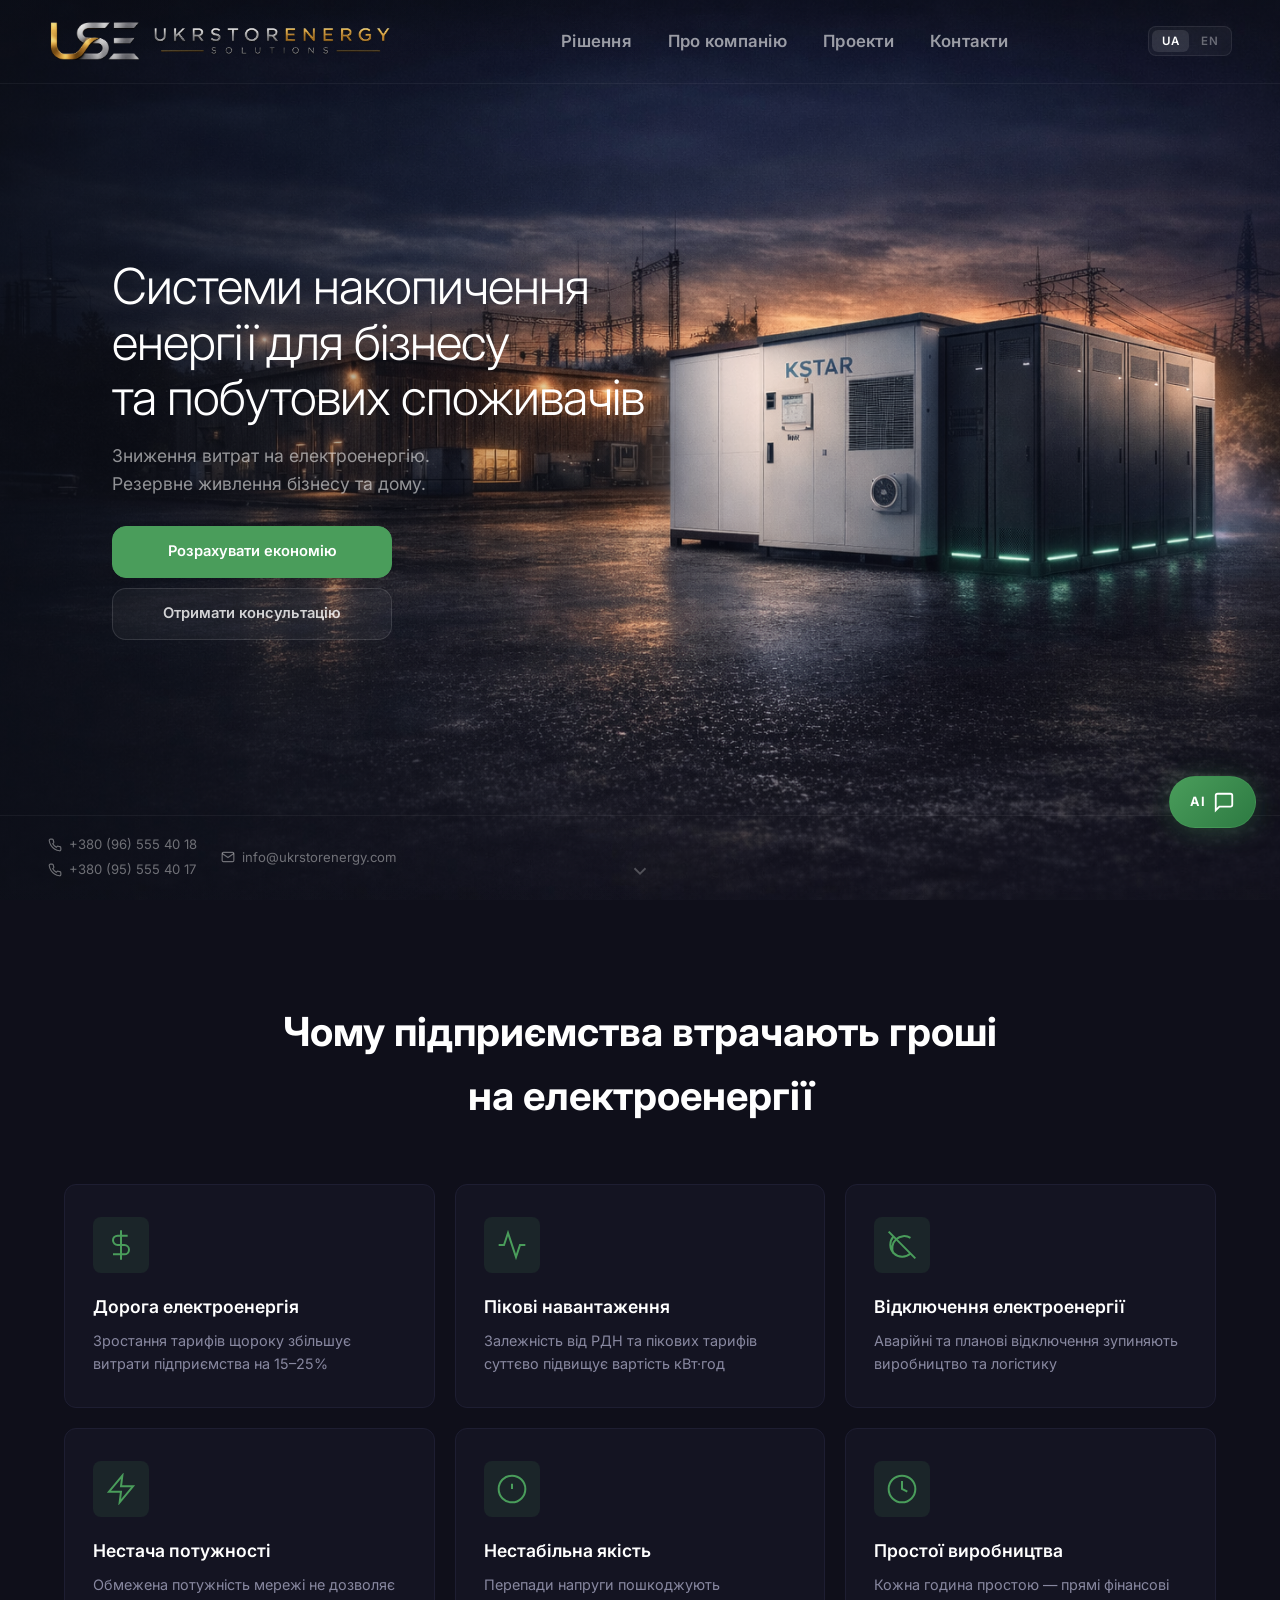
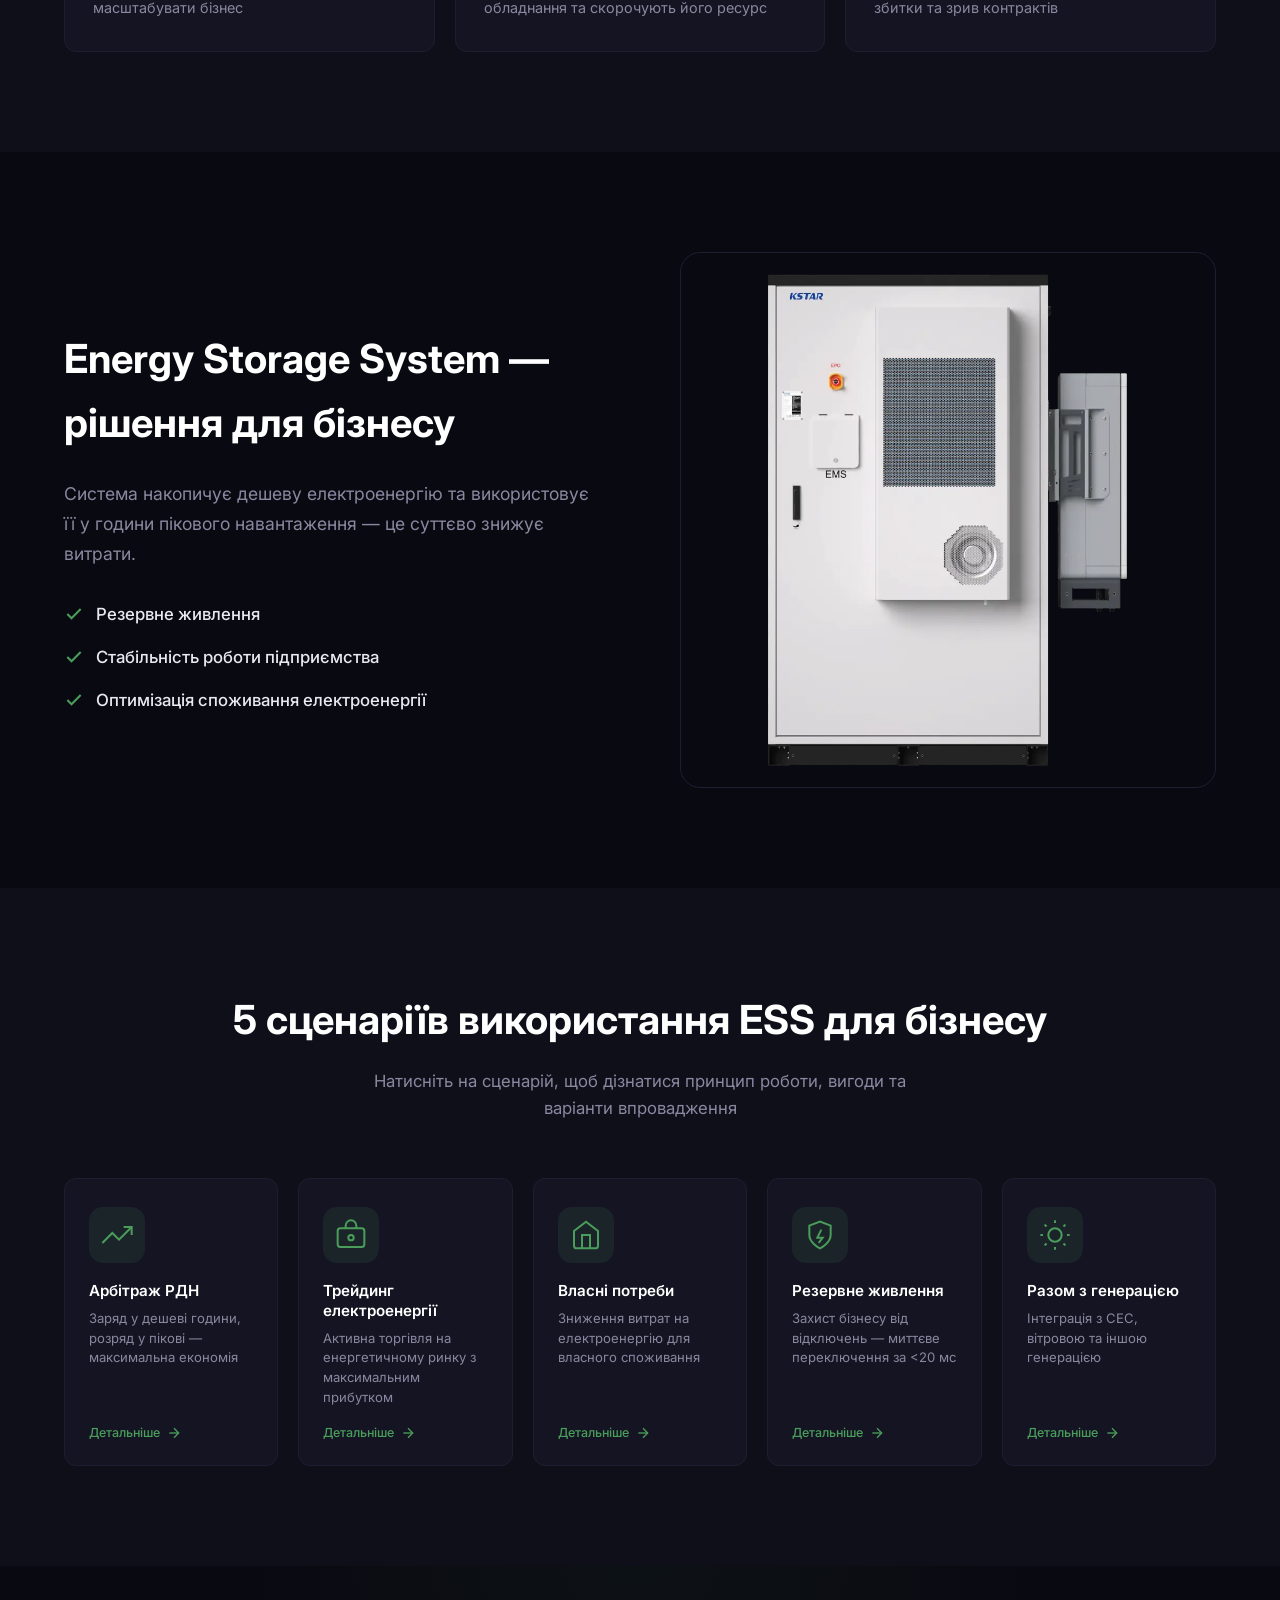
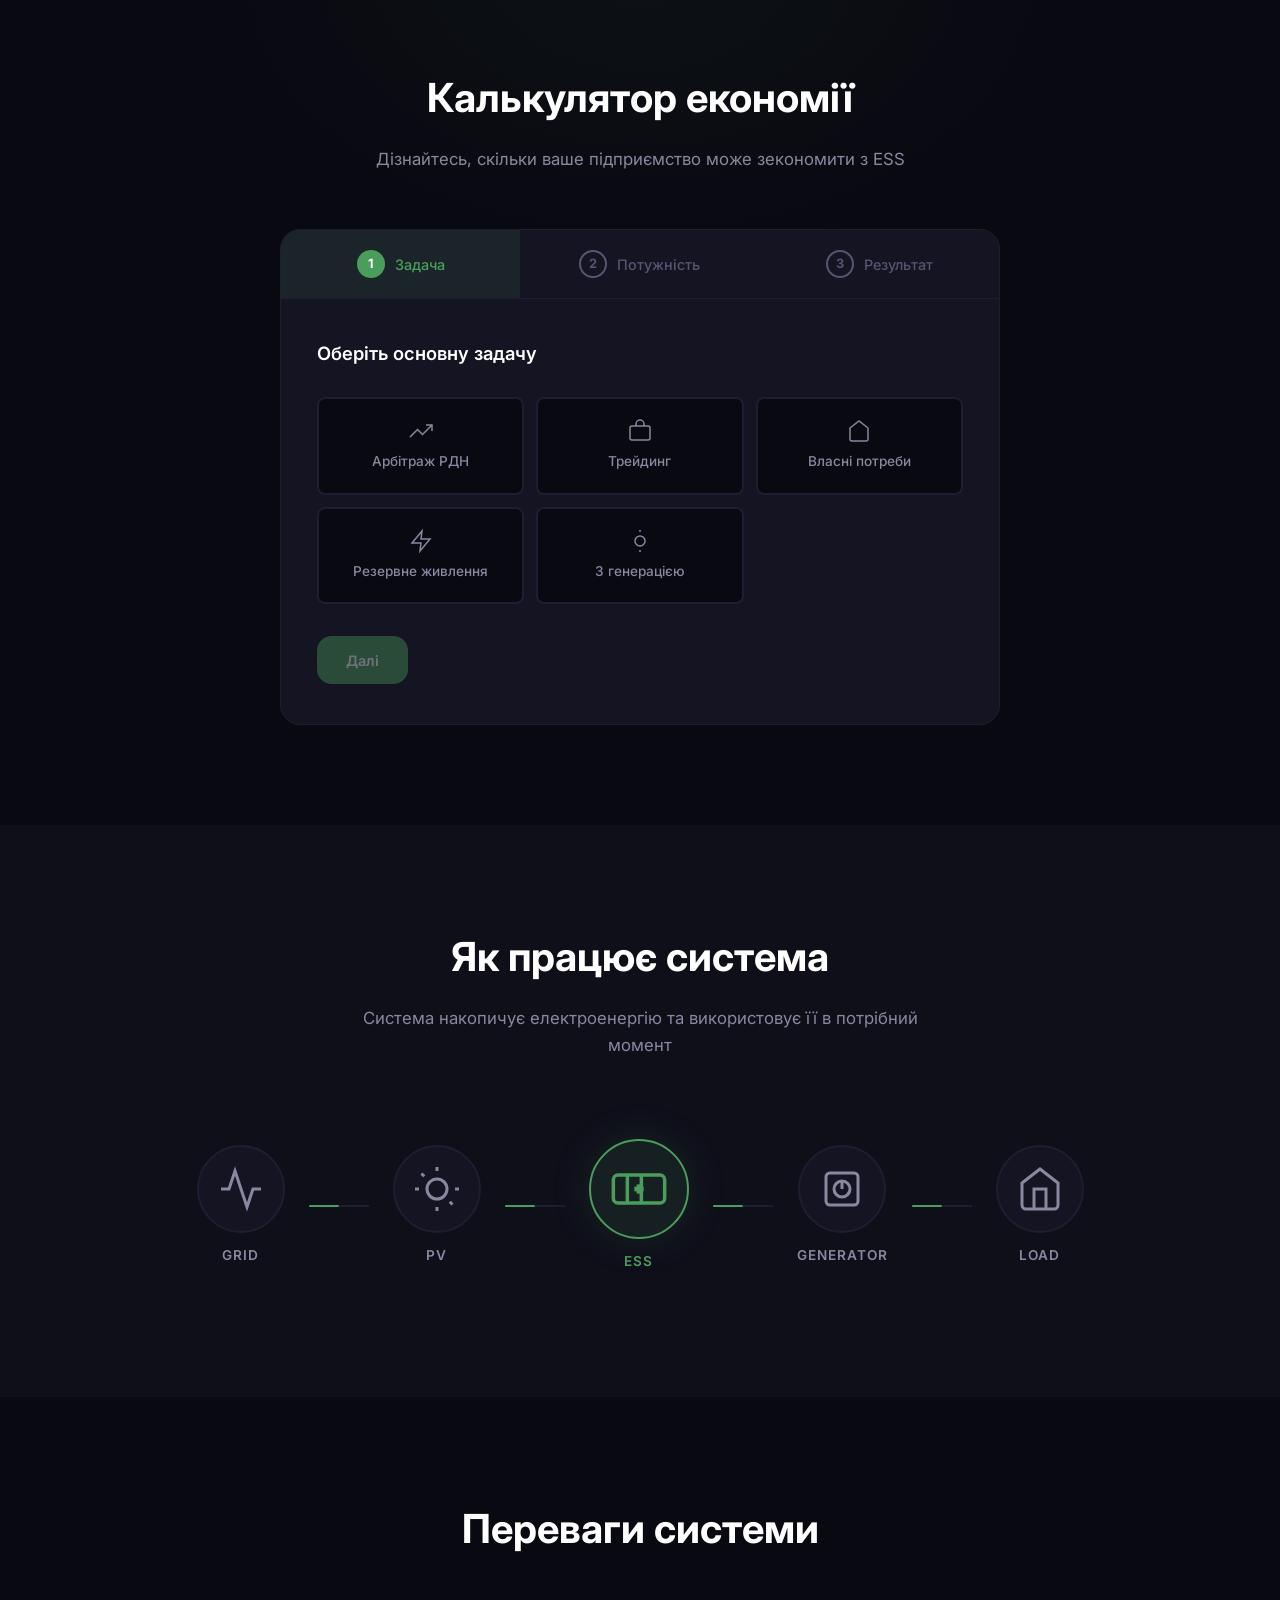
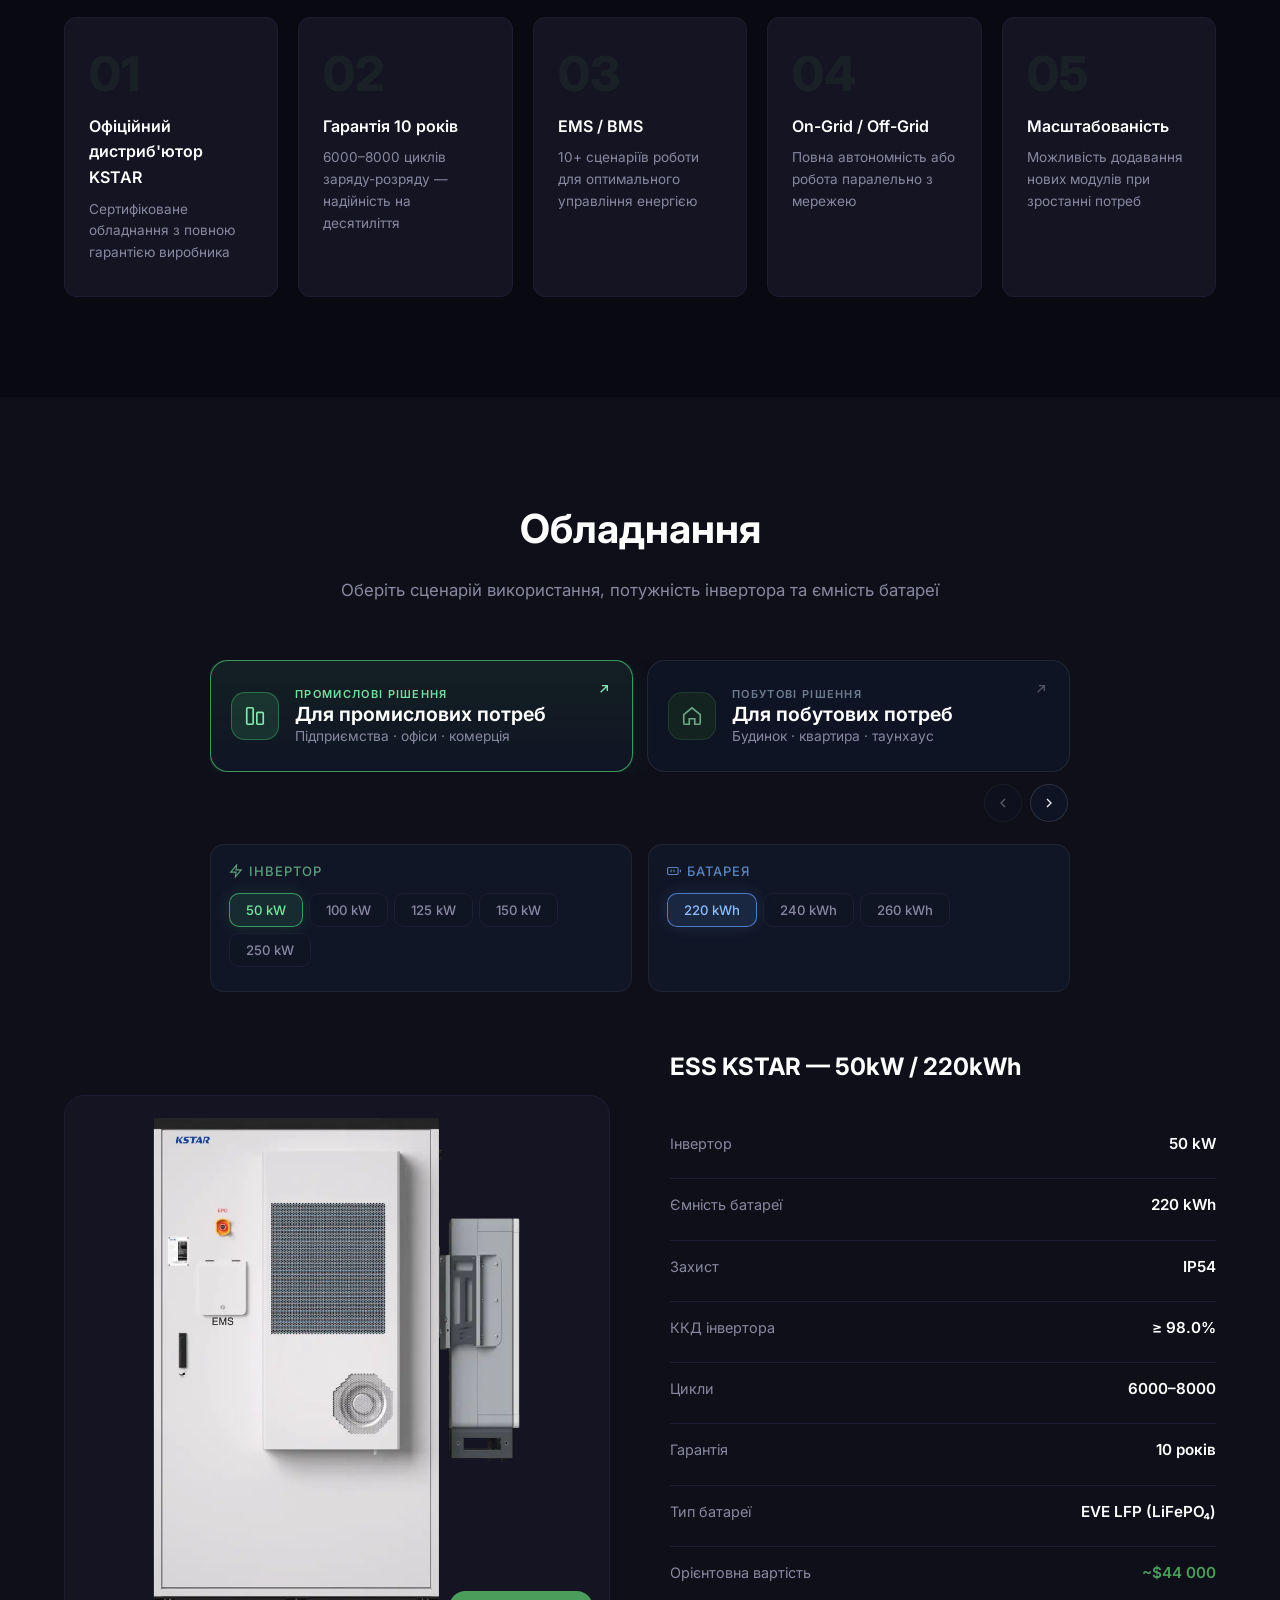
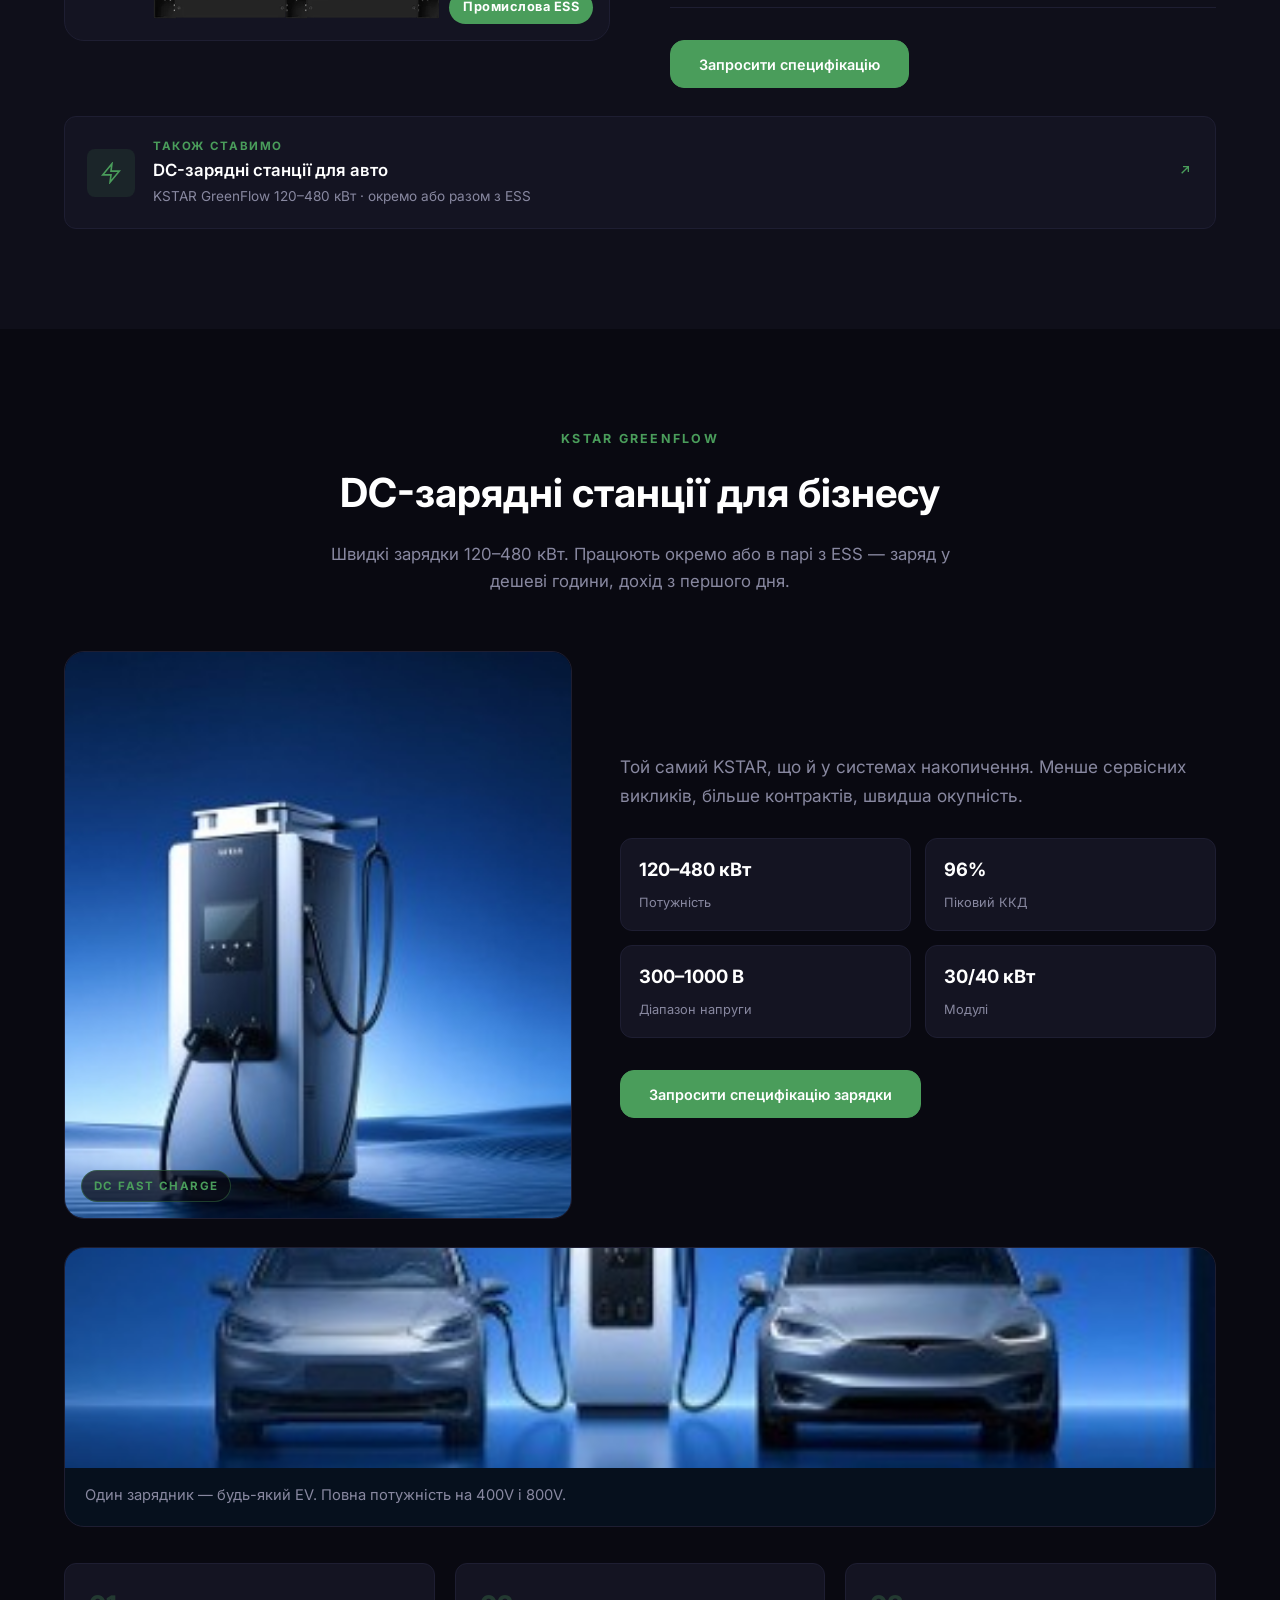
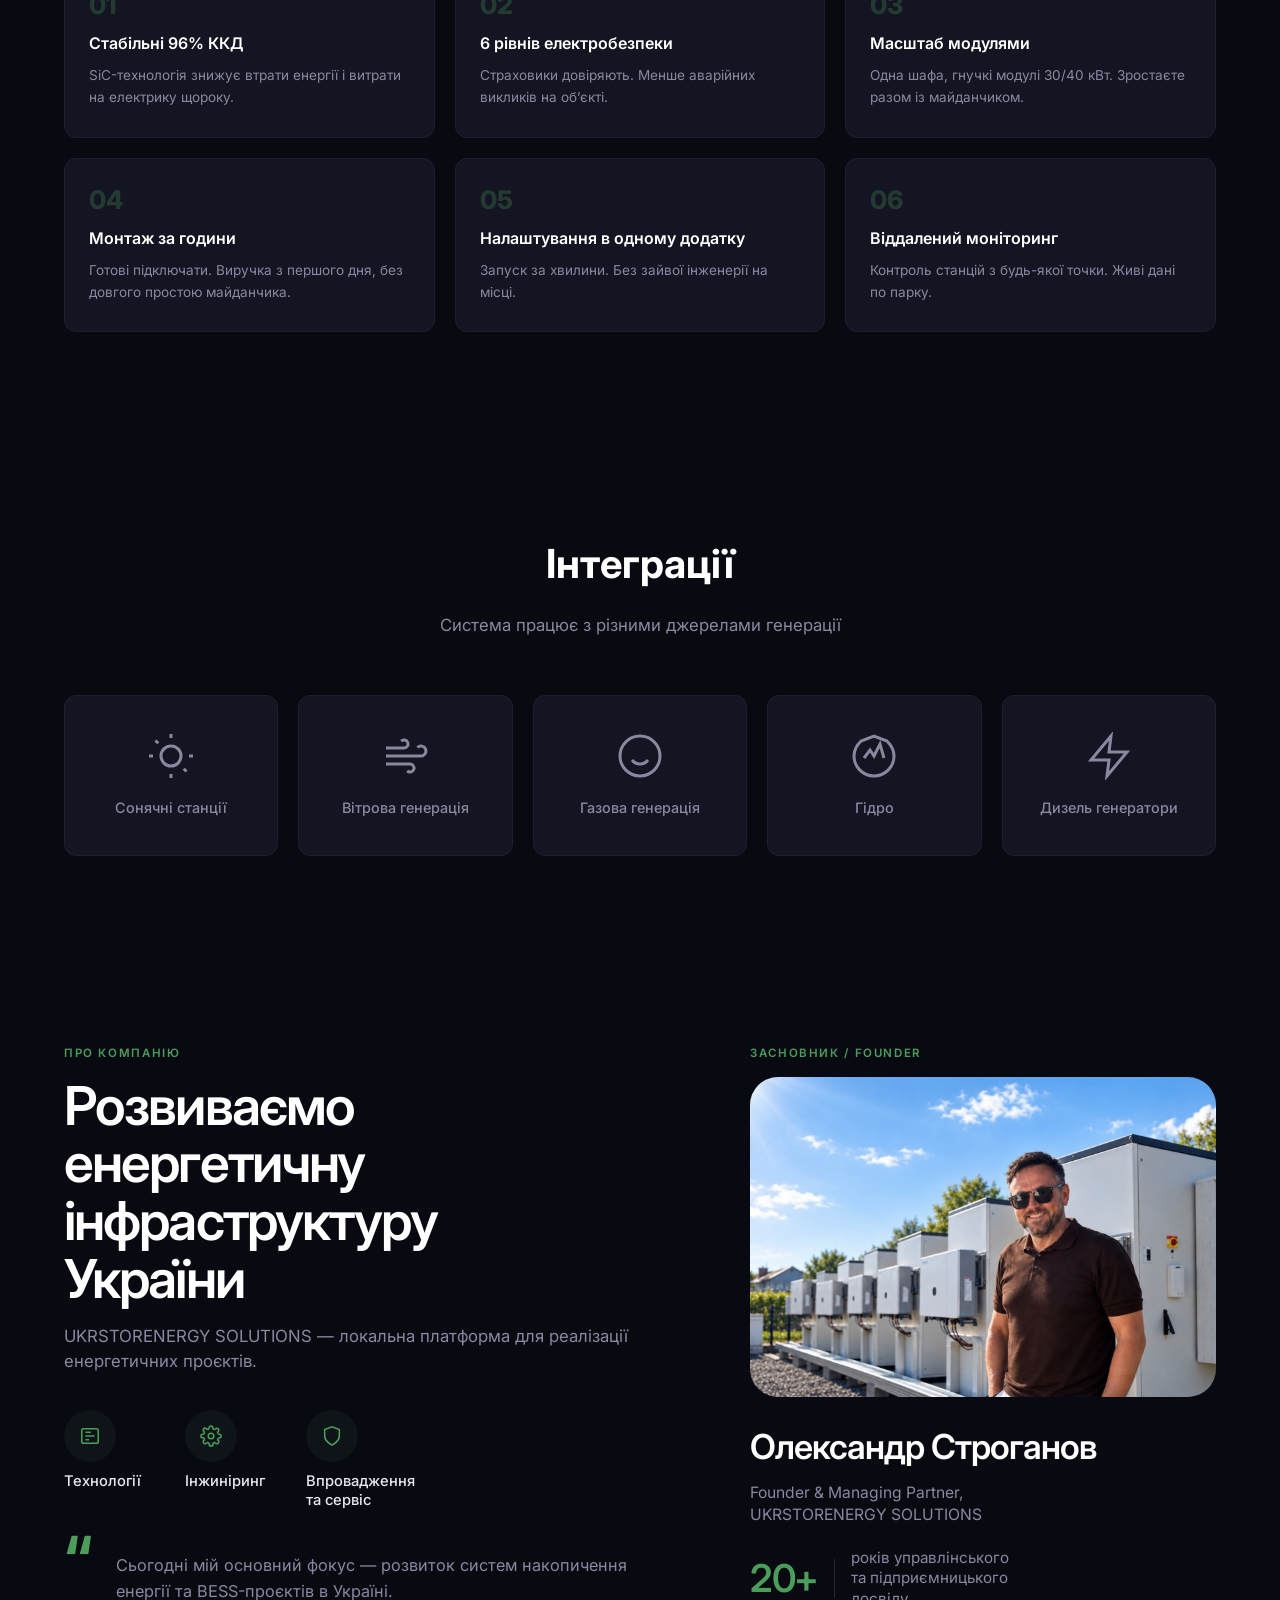
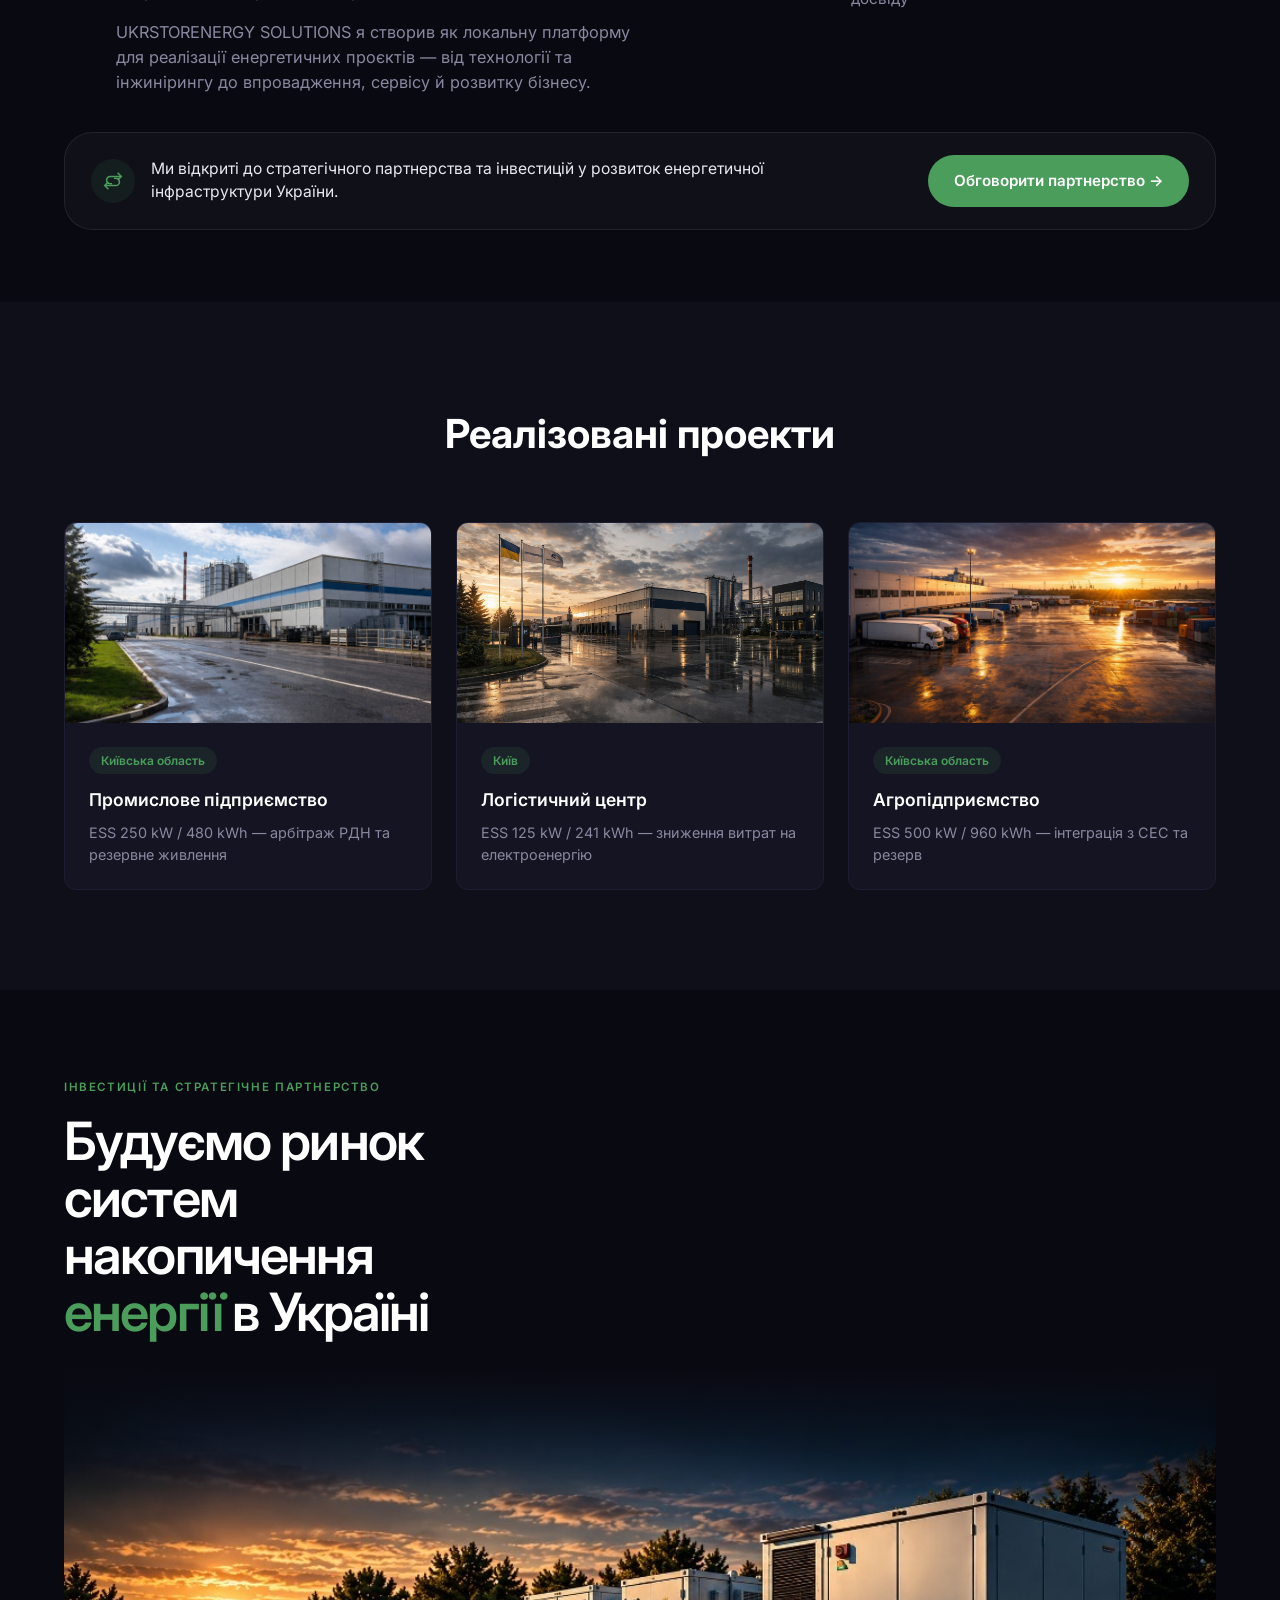
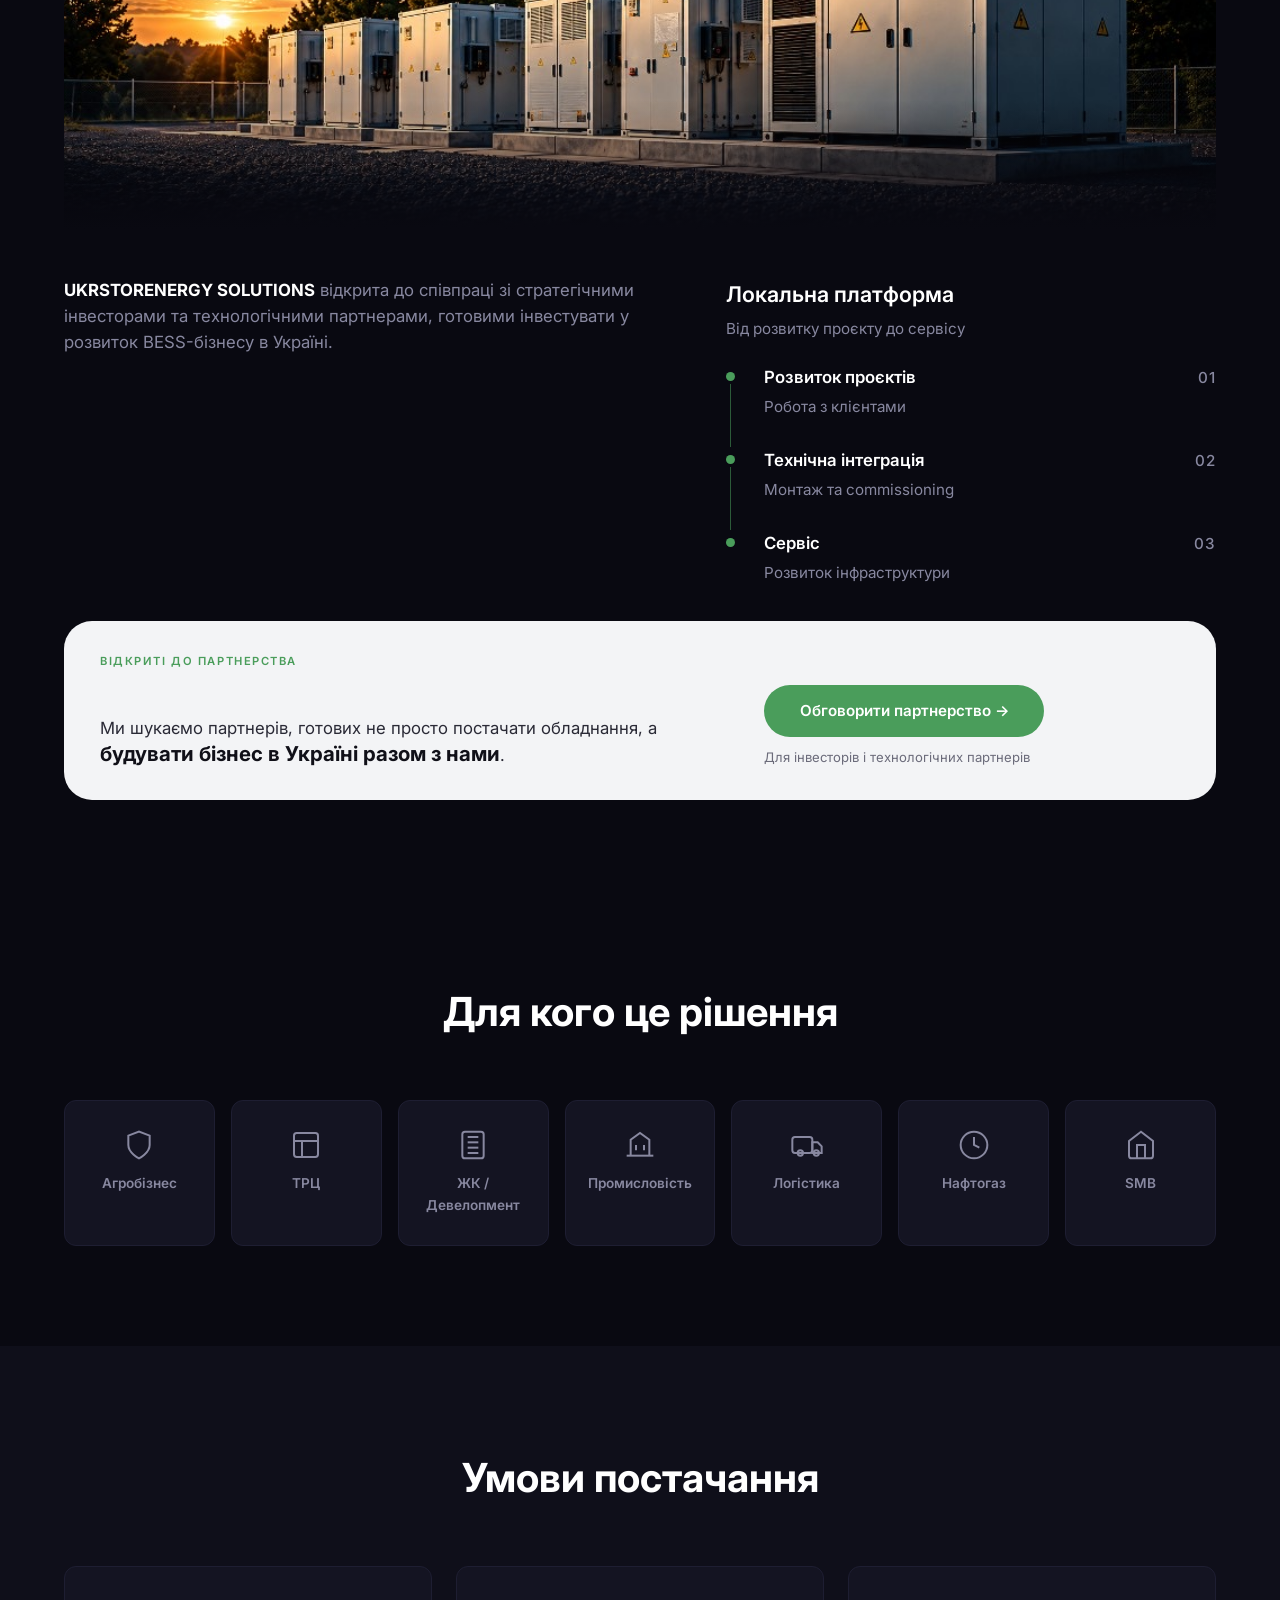
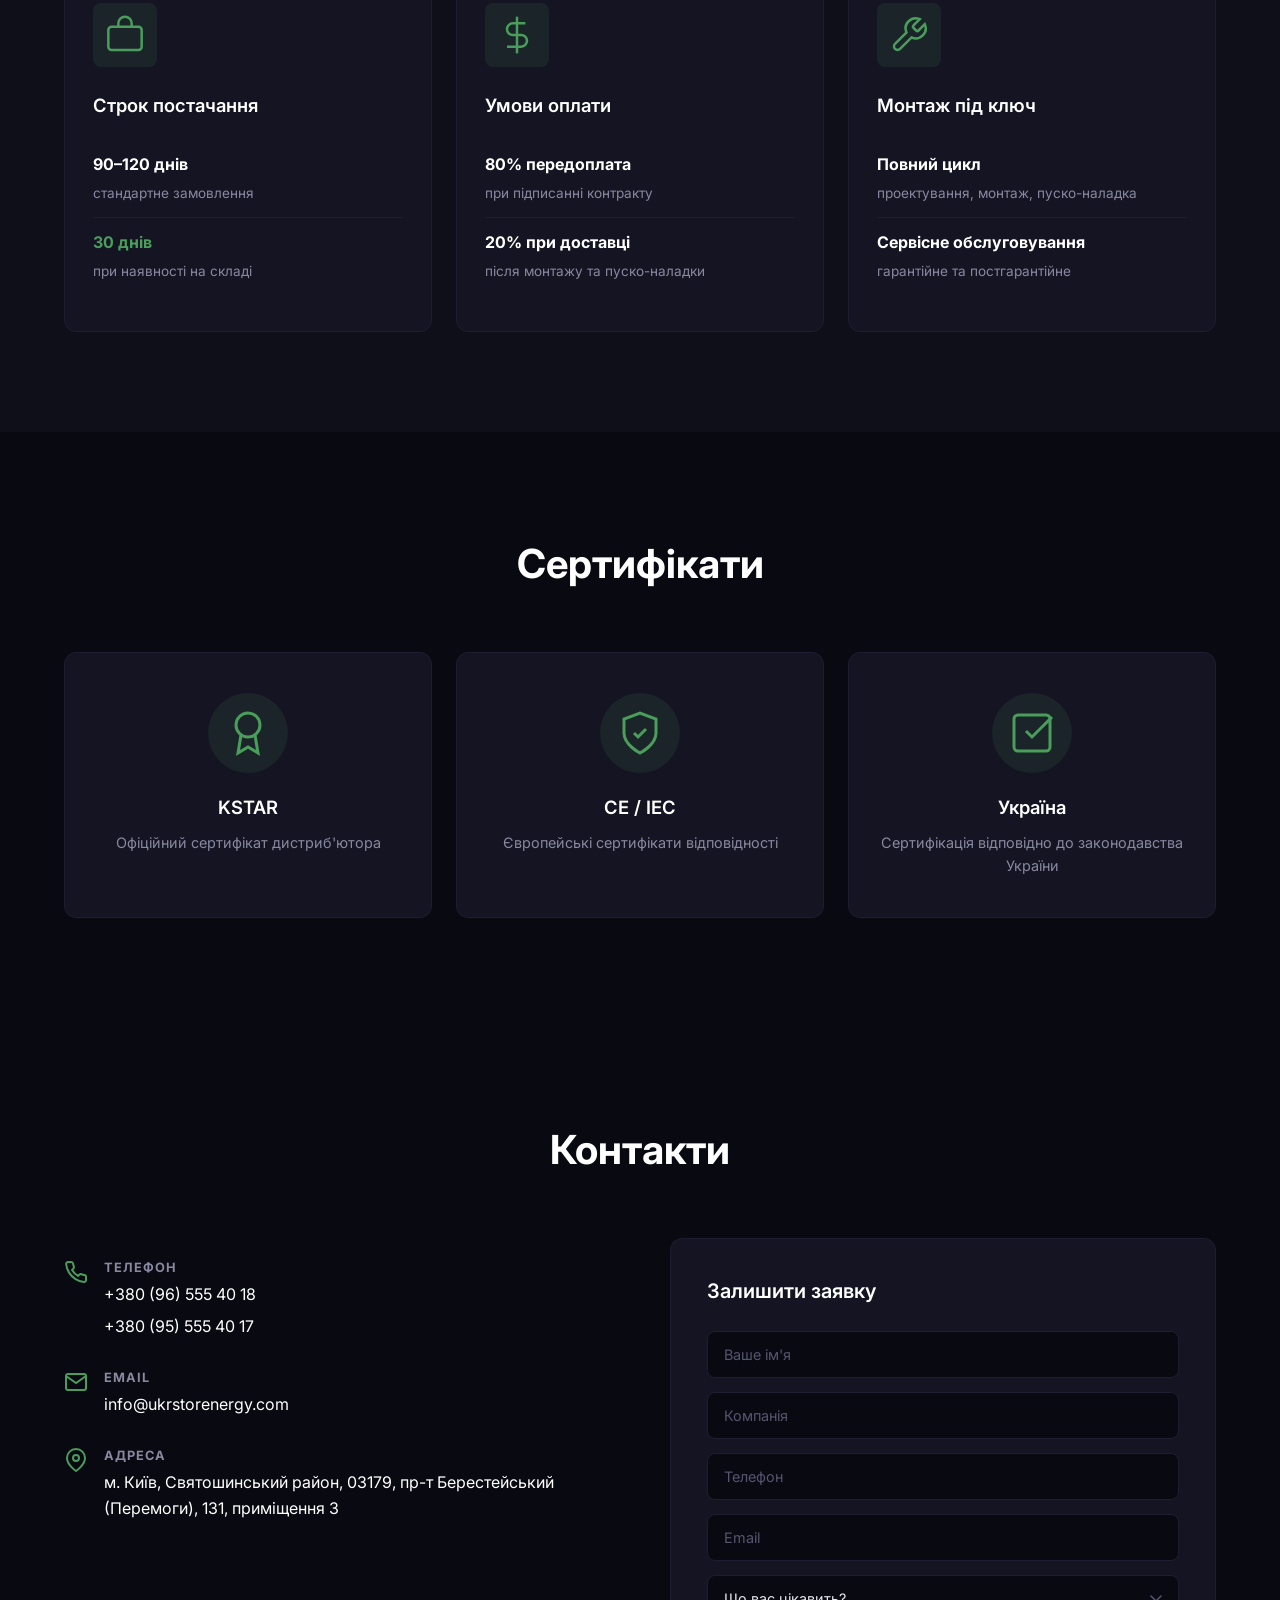
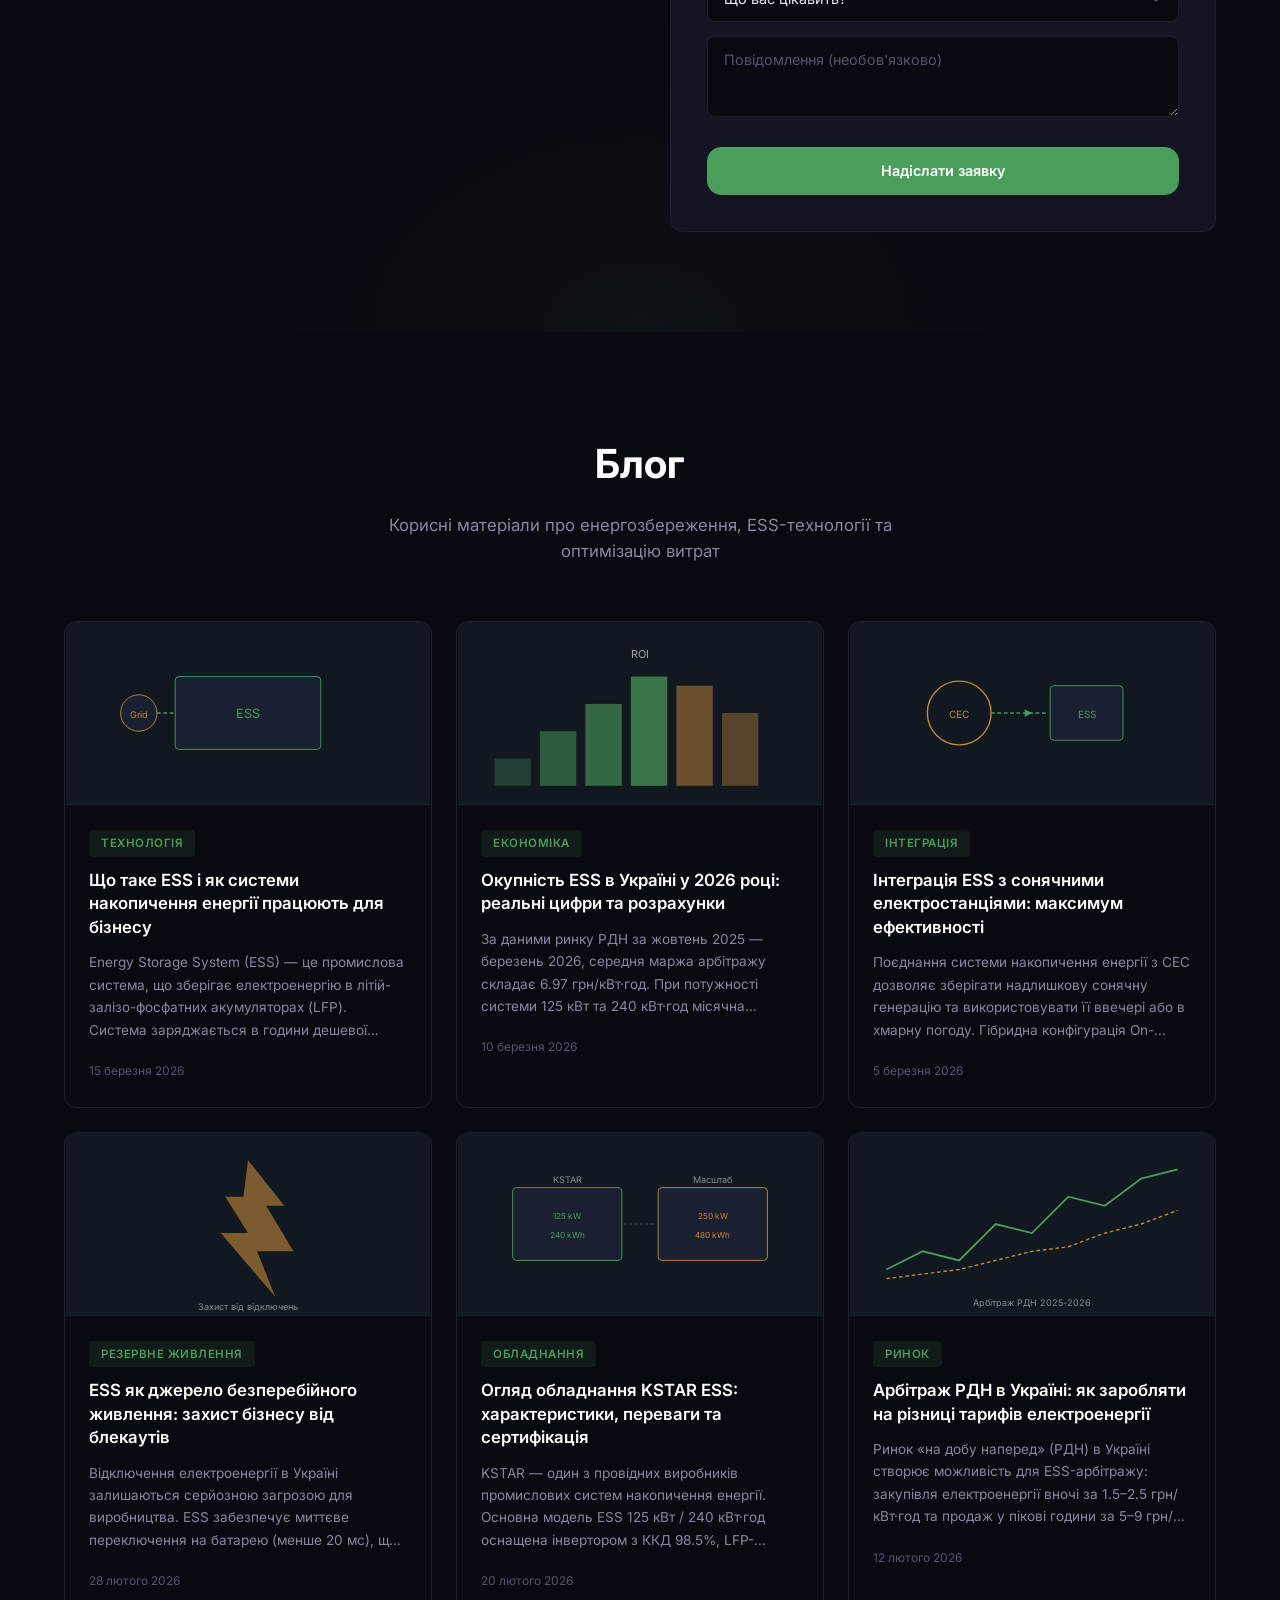
==== commit 456ea00b: "Add the investment and strategic partnership block Section sits after realized projects. Partnership" ====
--- a/index.html
+++ b/index.html
@@ -1295,7 +1295,62 @@
     </div>
 </section>
 
-<!-- 11. TARGET AUDIENCE -->
+<!-- 12. PARTNERSHIP -->
+<section class="section partnership" id="partnership">
+    <div class="container">
+        <p class="partnership__kicker" data-i18n="partnershipKicker">Інвестиції та стратегічне партнерство</p>
+        <h2 class="partnership__title" data-i18n="partnershipTitle">Будуємо ринок систем накопичення <span class="partnership__accent">енергії</span> в Україні</h2>
+
+        <figure class="partnership__visual">
+            <img src="images/bess-partnership.jpg" alt="Ілюстрація систем накопичення енергії BESS" width="1024" height="409" loading="lazy">
+        </figure>
+
+        <div class="partnership__body">
+            <p class="partnership__lead" data-i18n="partnershipLead"><strong>UKRSTORENERGY SOLUTIONS</strong> відкрита до співпраці зі стратегічними інвесторами та технологічними партнерами, готовими інвестувати у розвиток BESS-бізнесу в Україні.</p>
+
+            <div class="partnership__platform">
+                <h3 class="partnership__platform-title" data-i18n="partnershipPlatform">Локальна платформа</h3>
+                <p class="partnership__platform-note" data-i18n="partnershipPlatformNote">Від розвитку проєкту до сервісу</p>
+                <ol class="partnership__steps">
+                    <li>
+                        <span class="partnership__step-num" aria-hidden="true">01</span>
+                        <div>
+                            <strong data-i18n="partnershipStep1h">Розвиток проєктів</strong>
+                            <span data-i18n="partnershipStep1p">Робота з клієнтами</span>
+                        </div>
+                    </li>
+                    <li>
+                        <span class="partnership__step-num" aria-hidden="true">02</span>
+                        <div>
+                            <strong data-i18n="partnershipStep2h">Технічна інтеграція</strong>
+                            <span data-i18n="partnershipStep2p">Монтаж та commissioning</span>
+                        </div>
+                    </li>
+                    <li>
+                        <span class="partnership__step-num" aria-hidden="true">03</span>
+                        <div>
+                            <strong data-i18n="partnershipStep3h">Сервіс</strong>
+                            <span data-i18n="partnershipStep3p">Розвиток інфраструктури</span>
+                        </div>
+                    </li>
+                </ol>
+            </div>
+        </div>
+
+        <div class="partnership__card">
+            <p class="partnership__card-kicker" data-i18n="partnershipCardKicker">Відкриті до партнерства</p>
+            <div class="partnership__card-row">
+                <p class="partnership__card-text" data-i18n="partnershipCardText">Ми шукаємо партнерів, готових не просто постачати обладнання, а <strong>будувати бізнес в Україні разом з нами</strong>.</p>
+                <div class="partnership__card-action">
+                    <a href="#contacts" class="partnership__btn js-partnership-cta" data-i18n="partnershipCta">Обговорити партнерство →</a>
+                    <p class="partnership__card-note" data-i18n="partnershipCardNote">Для інвесторів і технологічних партнерів</p>
+                </div>
+            </div>
+        </div>
+    </div>
+</section>
+
+<!-- 13. TARGET AUDIENCE -->
 <section class="section audience">
     <div class="container">
         <h2 class="section__title fade-up" data-i18n="audienceTitle">Для кого це рішення</h2>
@@ -1497,9 +1552,11 @@
             </div>
             <form class="contacts__form fade-up" id="contactForm">
                 <h3 data-i18n="formTitle">Залишити заявку</h3>
-                <input type="text" name="name" placeholder="Ваше ім'я" required data-i18n="formName">
-                <input type="tel" name="phone" placeholder="Телефон" required data-i18n="formPhone">
-                <input type="email" name="email" placeholder="Email" data-i18n="formEmail">
+                <input type="hidden" name="source" value="">
+                <input type="text" name="name" placeholder="Ваше ім'я" required autocomplete="name" data-i18n="formName">
+                <input type="text" name="company" placeholder="Компанія" autocomplete="organization" data-i18n="formCompany">
+                <input type="tel" name="phone" placeholder="Телефон" required autocomplete="tel" data-i18n="formPhone">
+                <input type="email" name="email" placeholder="Email" autocomplete="email" data-i18n="formEmail">
                 <select name="interest">
                     <option value="" disabled selected data-i18n="formInterest">Що вас цікавить?</option>
                     <option value="calculation" data-i18n="formOpt1">Розрахунок економії</option>
@@ -1507,6 +1564,7 @@
                     <option value="specification" data-i18n="formOpt3">Специфікація обладнання</option>
                     <option value="charging" data-i18n="formOpt5">DC-зарядні станції</option>
                     <option value="project" data-i18n="formOpt4">Проект під ключ</option>
+                    <option value="partnership" data-i18n="formOptPartnership">Стратегічне партнерство</option>
                 </select>
                 <textarea name="message" placeholder="Повідомлення (необов'язково)" rows="3" data-i18n="formMsg"></textarea>
                 <button type="submit" class="btn btn--primary btn--full" data-i18n="formSubmit">Надіслати заявку</button>
--- a/css/app.m15.css
+++ b/css/app.m15.css
@@ -4381,3 +4381,276 @@
     .about__cta { width: 100%; }
 }
 
+/* ========================================
+   PARTNERSHIP
+   ======================================== */
+
+.partnership {
+    background: var(--bg);
+    padding-top: 88px;
+    padding-bottom: 80px;
+}
+
+.partnership__kicker {
+    margin: 0 0 16px;
+    font-size: 0.72rem;
+    font-weight: 600;
+    letter-spacing: 0.14em;
+    text-transform: uppercase;
+    color: var(--accent);
+}
+
+.partnership__title {
+    margin: 0 0 28px;
+    max-width: 16ch;
+    font-size: clamp(1.9rem, 4.2vw, 3.3rem);
+    font-weight: 600;
+    line-height: 1.08;
+    letter-spacing: -0.035em;
+    color: var(--white);
+    overflow-wrap: anywhere;
+}
+
+.partnership__accent { color: var(--accent); }
+
+.partnership__visual {
+    position: relative;
+    margin: 0 0 36px;
+    overflow: hidden;
+    border-radius: 0;
+}
+
+.partnership__visual::before,
+.partnership__visual::after {
+    content: '';
+    position: absolute;
+    left: 0;
+    right: 0;
+    height: 28%;
+    pointer-events: none;
+    z-index: 1;
+}
+
+.partnership__visual::before {
+    top: 0;
+    background: linear-gradient(to bottom, var(--bg) 0%, rgba(9, 9, 17, 0) 100%);
+}
+
+.partnership__visual::after {
+    bottom: 0;
+    background: linear-gradient(to top, var(--bg) 0%, rgba(9, 9, 17, 0) 100%);
+}
+
+.partnership__visual img {
+    display: block;
+    width: 100%;
+    height: auto;
+    aspect-ratio: 1024 / 409;
+    object-fit: cover;
+    object-position: center;
+}
+
+.partnership__body {
+    display: grid;
+    gap: 32px;
+    margin-bottom: 36px;
+}
+
+.partnership__lead {
+    margin: 0;
+    font-size: 1.05rem;
+    line-height: 1.55;
+    color: var(--text-muted);
+    overflow-wrap: anywhere;
+}
+
+.partnership__lead strong { color: var(--white); font-weight: 700; }
+
+.partnership__platform-title {
+    margin: 0 0 6px;
+    font-size: 1.35rem;
+    font-weight: 600;
+    color: var(--white);
+}
+
+.partnership__platform-note {
+    margin: 0 0 22px;
+    font-size: 0.95rem;
+    color: var(--text-muted);
+}
+
+.partnership__steps {
+    margin: 0;
+    padding: 0;
+    list-style: none;
+}
+
+.partnership__steps li {
+    position: relative;
+    display: grid;
+    grid-template-columns: 22px 1fr auto;
+    gap: 8px 16px;
+    padding: 0 0 28px;
+}
+
+.partnership__steps li:last-child { padding-bottom: 0; }
+
+.partnership__steps li::before {
+    content: '';
+    position: absolute;
+    left: 4px;
+    top: 20px;
+    bottom: 0;
+    width: 1px;
+    background: var(--accent);
+    opacity: 0.55;
+}
+
+.partnership__steps li:last-child::before { display: none; }
+
+.partnership__steps li::after {
+    content: '';
+    position: absolute;
+    left: 0;
+    top: 8px;
+    width: 9px;
+    height: 9px;
+    border-radius: 50%;
+    background: var(--accent);
+}
+
+.partnership__step-num {
+    grid-column: 3;
+    grid-row: 1;
+    align-self: start;
+    font-size: 0.78rem;
+    font-weight: 500;
+    letter-spacing: 0.08em;
+    color: var(--text-dim);
+    padding-top: 2px;
+}
+
+.partnership__steps li > div { grid-column: 2; }
+
+.partnership__steps strong {
+    display: block;
+    margin-bottom: 4px;
+    font-size: 1.05rem;
+    font-weight: 600;
+    color: var(--white);
+}
+
+.partnership__steps span {
+    display: block;
+    font-size: 0.95rem;
+    color: var(--text-muted);
+}
+
+.partnership__card {
+    padding: 28px 24px 24px;
+    border-radius: 28px;
+    background: #f3f4f6;
+    color: #14141c;
+}
+
+.partnership__card-kicker {
+    margin: 0 0 14px;
+    font-size: 0.7rem;
+    font-weight: 600;
+    letter-spacing: 0.14em;
+    text-transform: uppercase;
+    color: var(--accent);
+}
+
+.partnership__card-row {
+    display: grid;
+    gap: 22px;
+}
+
+.partnership__card-text {
+    margin: 0;
+    font-size: 1.05rem;
+    line-height: 1.5;
+    color: #2a2a36;
+}
+
+.partnership__card-text strong {
+    display: inline;
+    font-size: 1.28rem;
+    font-weight: 700;
+    line-height: 1.3;
+    color: #101018;
+}
+
+.partnership__card-action { min-width: 0; }
+
+.partnership__btn {
+    display: inline-flex;
+    align-items: center;
+    justify-content: center;
+    width: 100%;
+    min-height: 52px;
+    padding: 0 24px;
+    border-radius: 999px;
+    background: var(--accent);
+    color: var(--white);
+    font-size: 0.95rem;
+    font-weight: 600;
+    text-decoration: none;
+    text-align: center;
+    transition: background var(--transition), box-shadow var(--transition);
+}
+
+.partnership__btn:hover {
+    background: var(--accent-hover);
+    box-shadow: 0 6px 22px rgba(74, 157, 91, 0.22);
+}
+
+.partnership__btn:focus-visible {
+    outline: 2px solid #1f6b32;
+    outline-offset: 3px;
+}
+
+.partnership__card-note {
+    margin: 10px 0 0;
+    font-size: 0.82rem;
+    color: #6b6b7a;
+    text-align: center;
+}
+
+.contacts__form input:focus-visible,
+.contacts__form select:focus-visible,
+.contacts__form textarea:focus-visible,
+.contacts__form .btn:focus-visible {
+    outline: 2px solid var(--accent);
+    outline-offset: 2px;
+}
+
+@media (min-width: 960px) {
+    .partnership__title { max-width: 14ch; }
+    .partnership__visual { margin-bottom: 48px; }
+    .partnership__body {
+        grid-template-columns: minmax(0, 1.1fr) minmax(280px, 0.9fr);
+        column-gap: 64px;
+        align-items: start;
+    }
+    .partnership__card { padding: 32px 36px; }
+    .partnership__card-row {
+        grid-template-columns: minmax(0, 1.2fr) minmax(260px, 0.8fr);
+        align-items: end;
+        gap: 40px;
+    }
+    .partnership__btn { width: auto; min-width: 280px; }
+    .partnership__card-note { text-align: left; }
+}
+
+@media (max-width: 959px) {
+    .partnership { padding: 48px 0 40px; }
+    .partnership .container { padding-left: 20px; padding-right: 20px; }
+    .partnership__title {
+        max-width: none;
+        font-size: clamp(1.875rem, 8.2vw, 2.25rem);
+    }
+    .partnership__lead { font-size: 1rem; }
+}
+
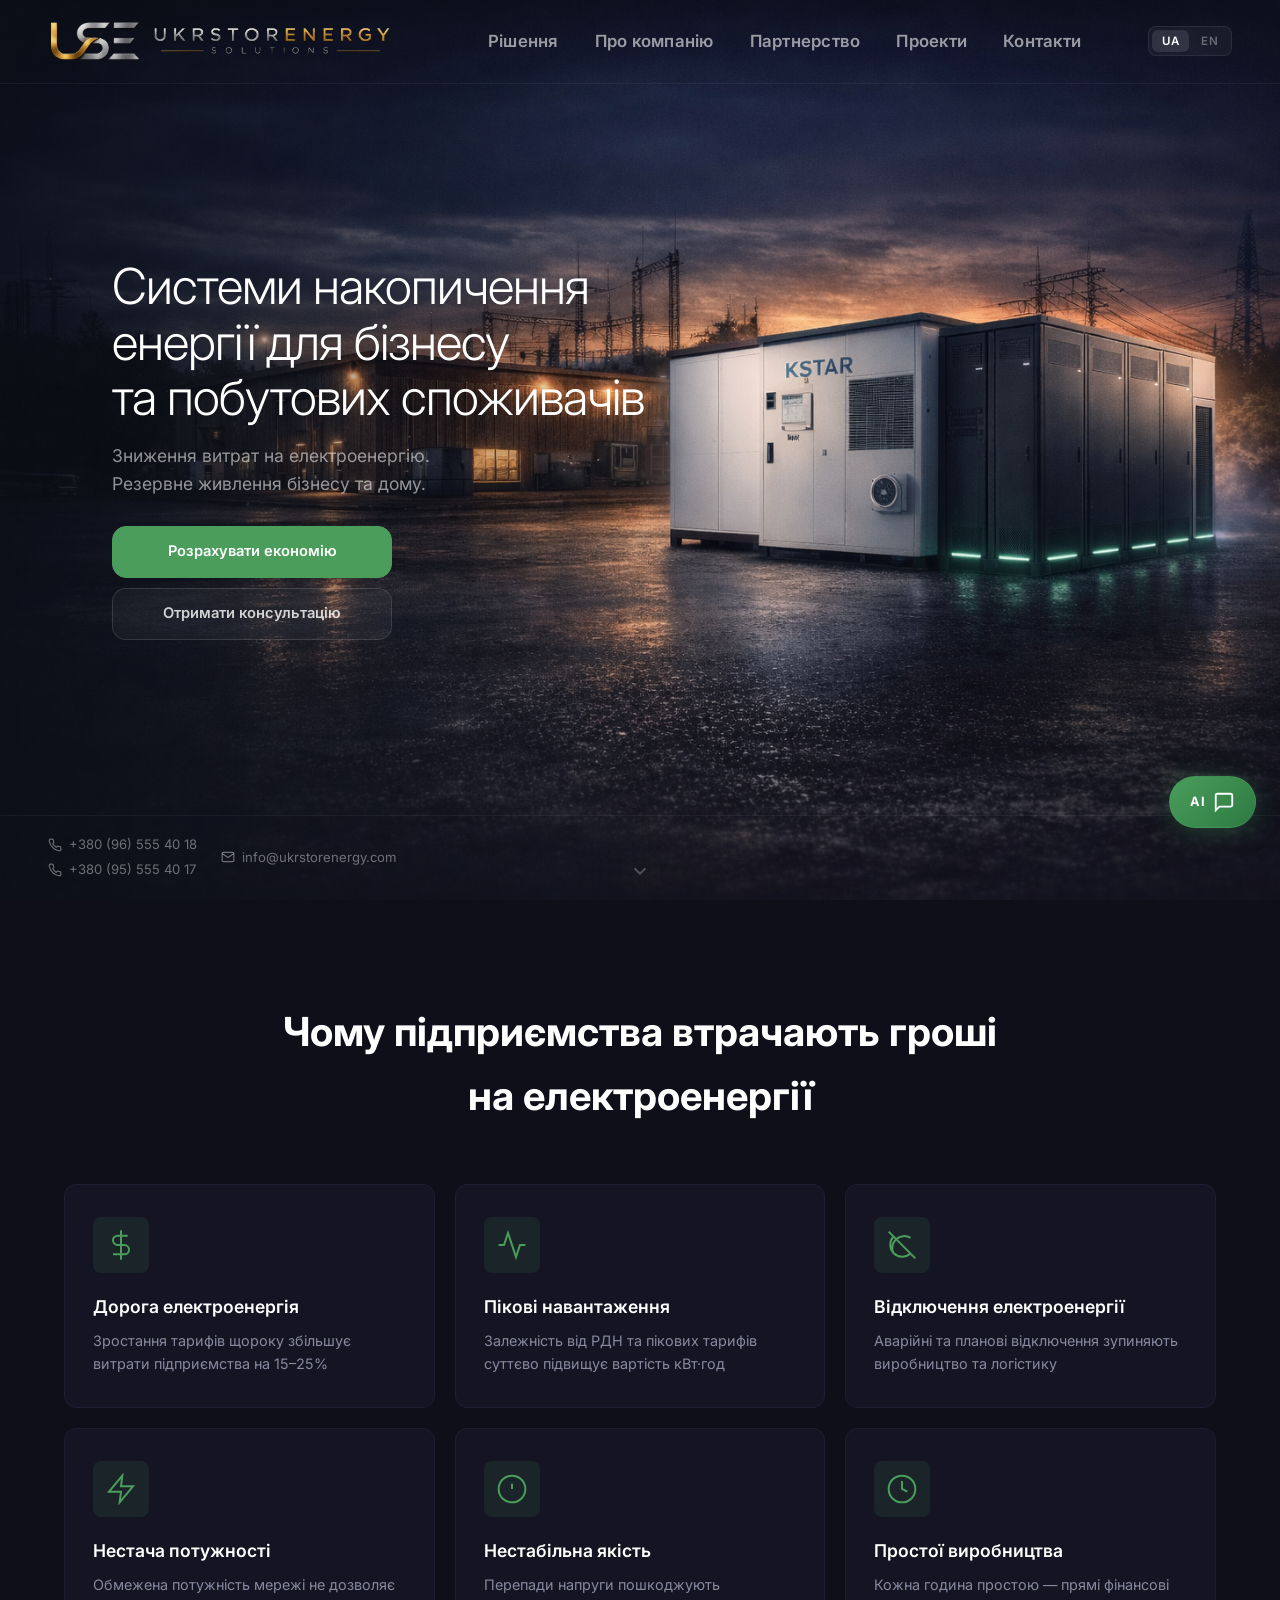
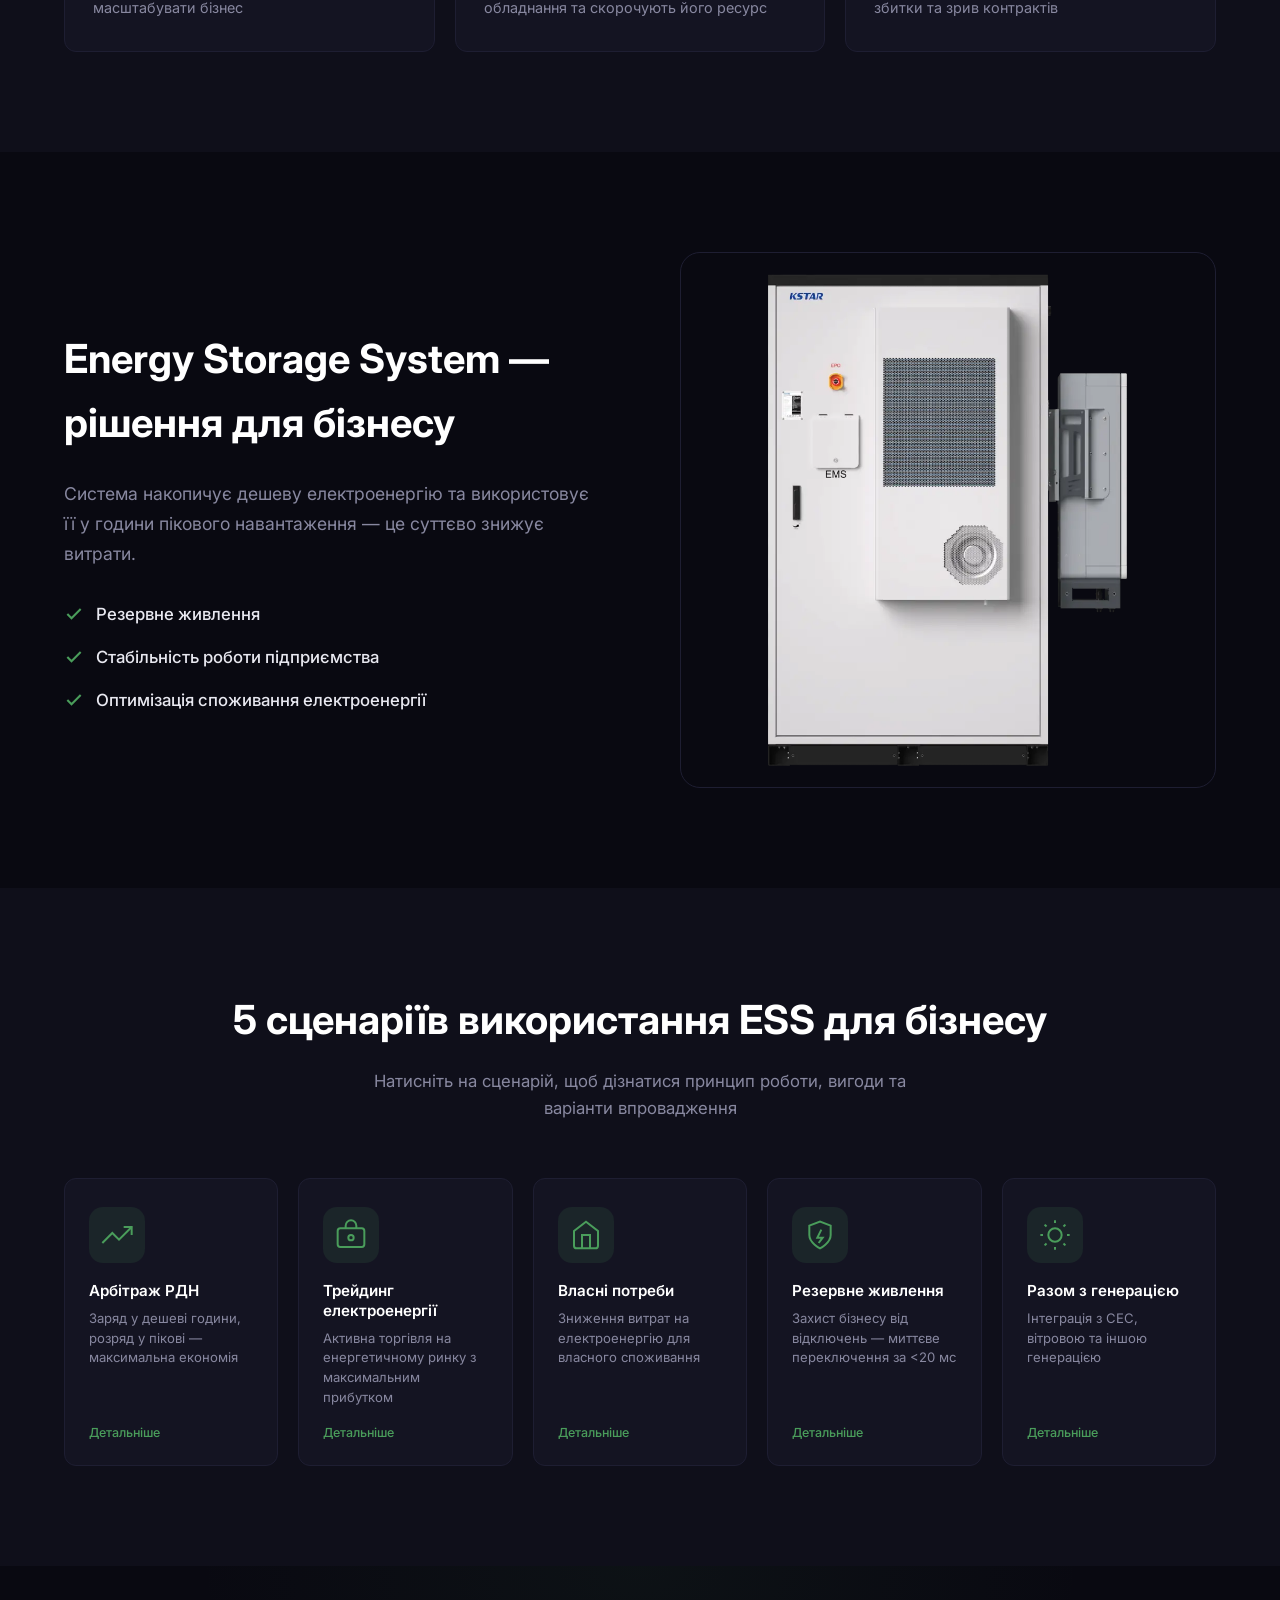
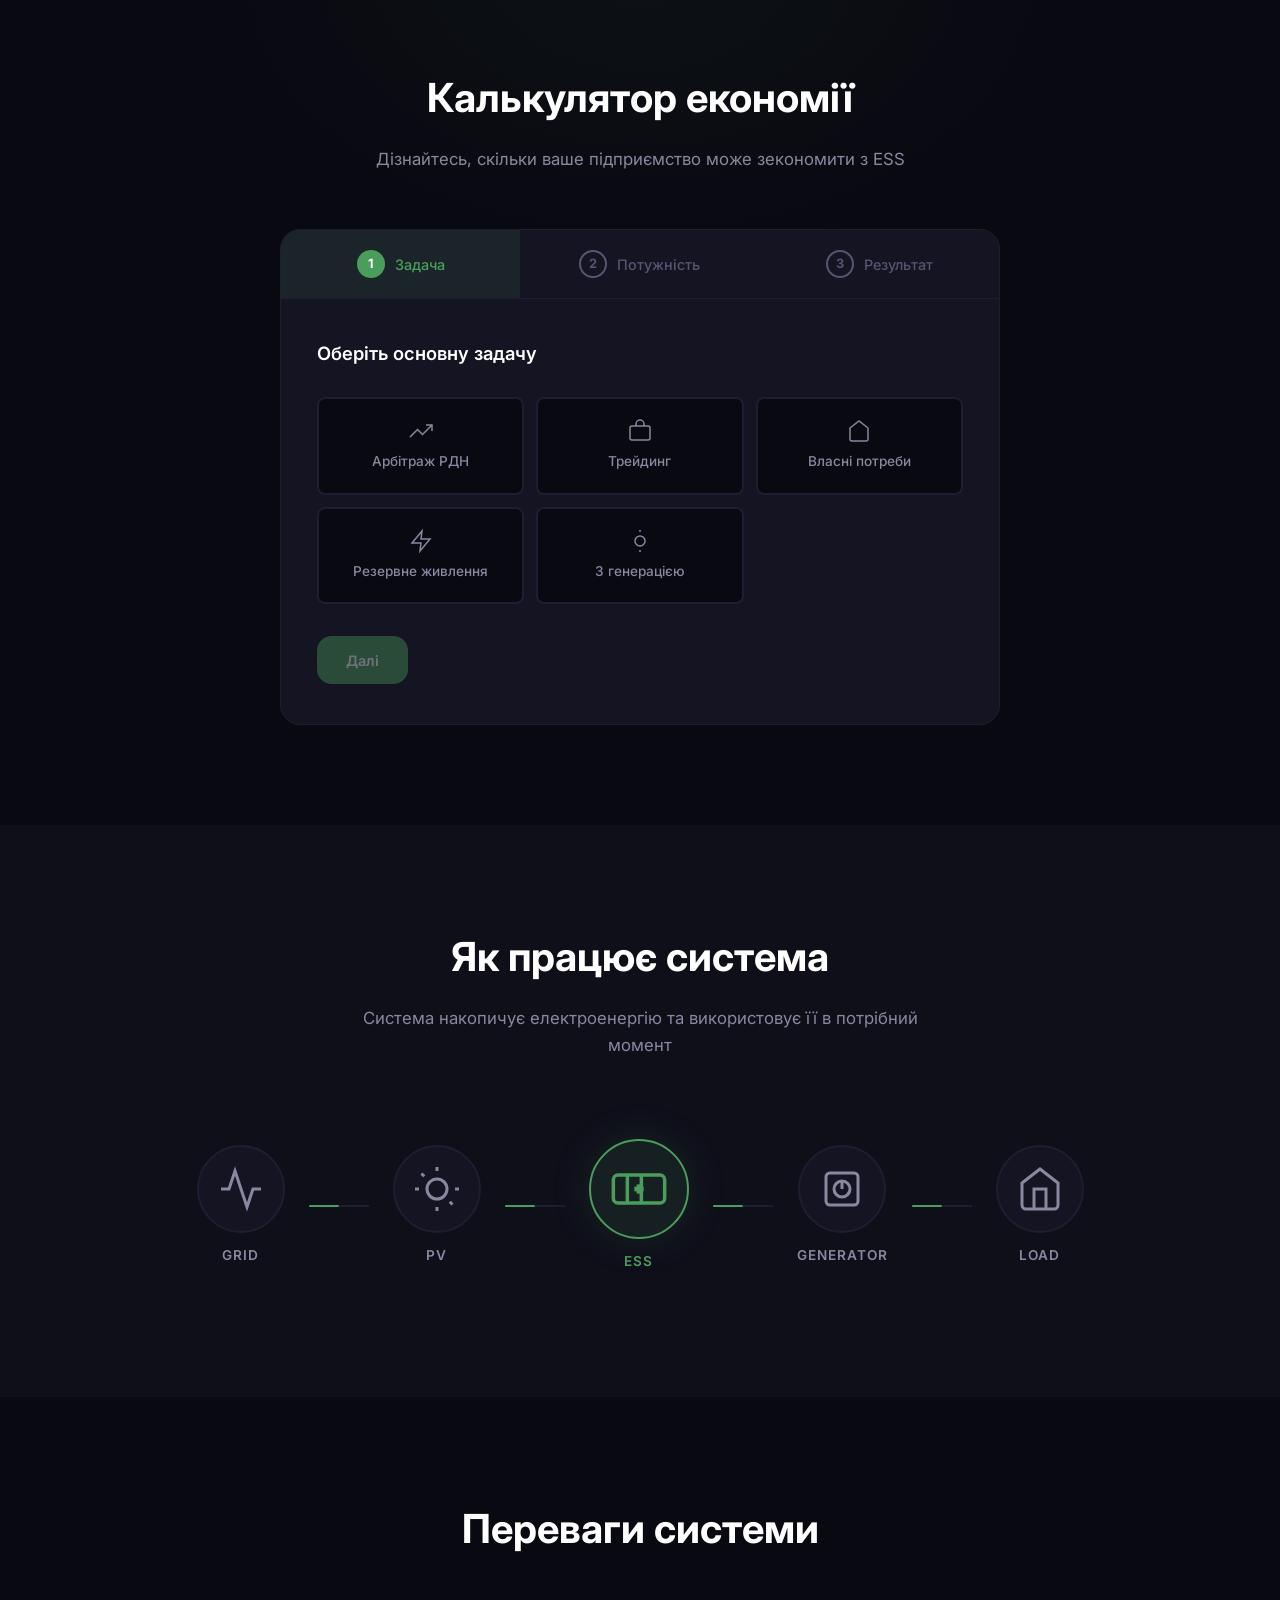
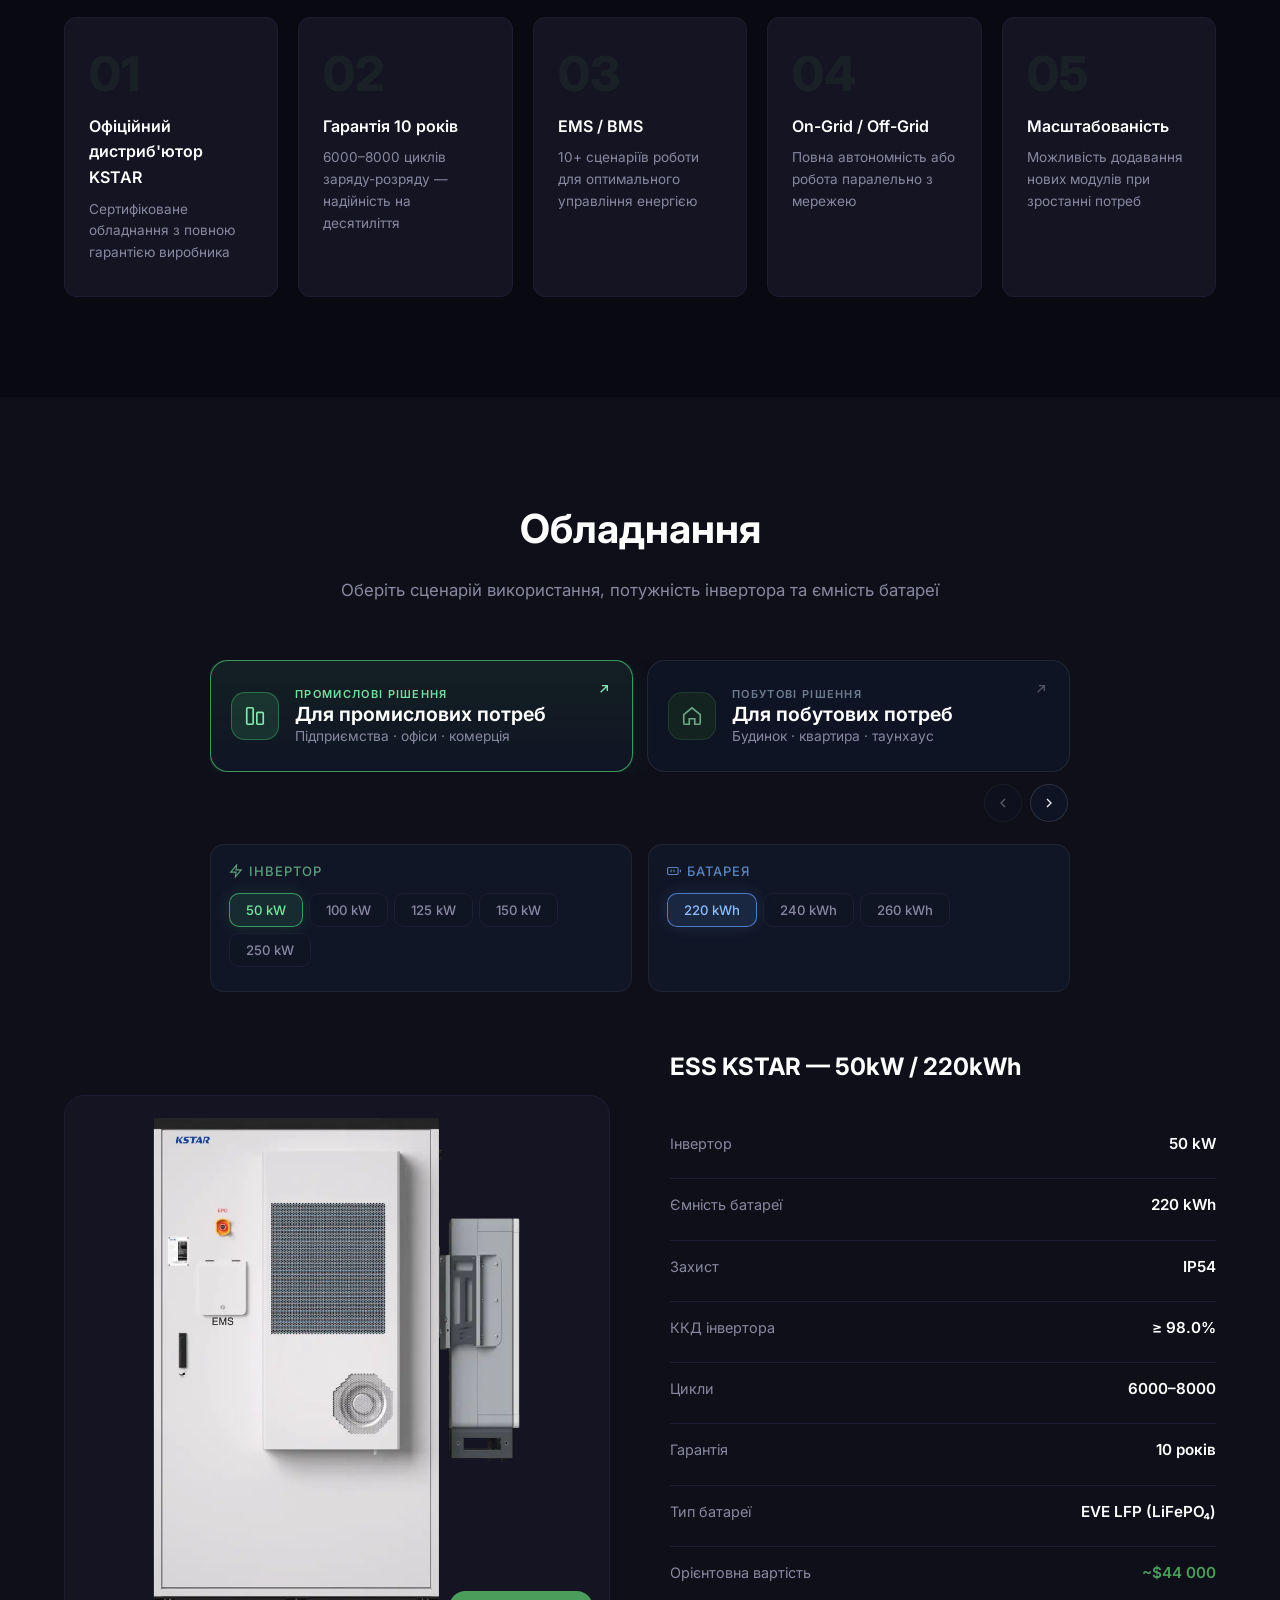
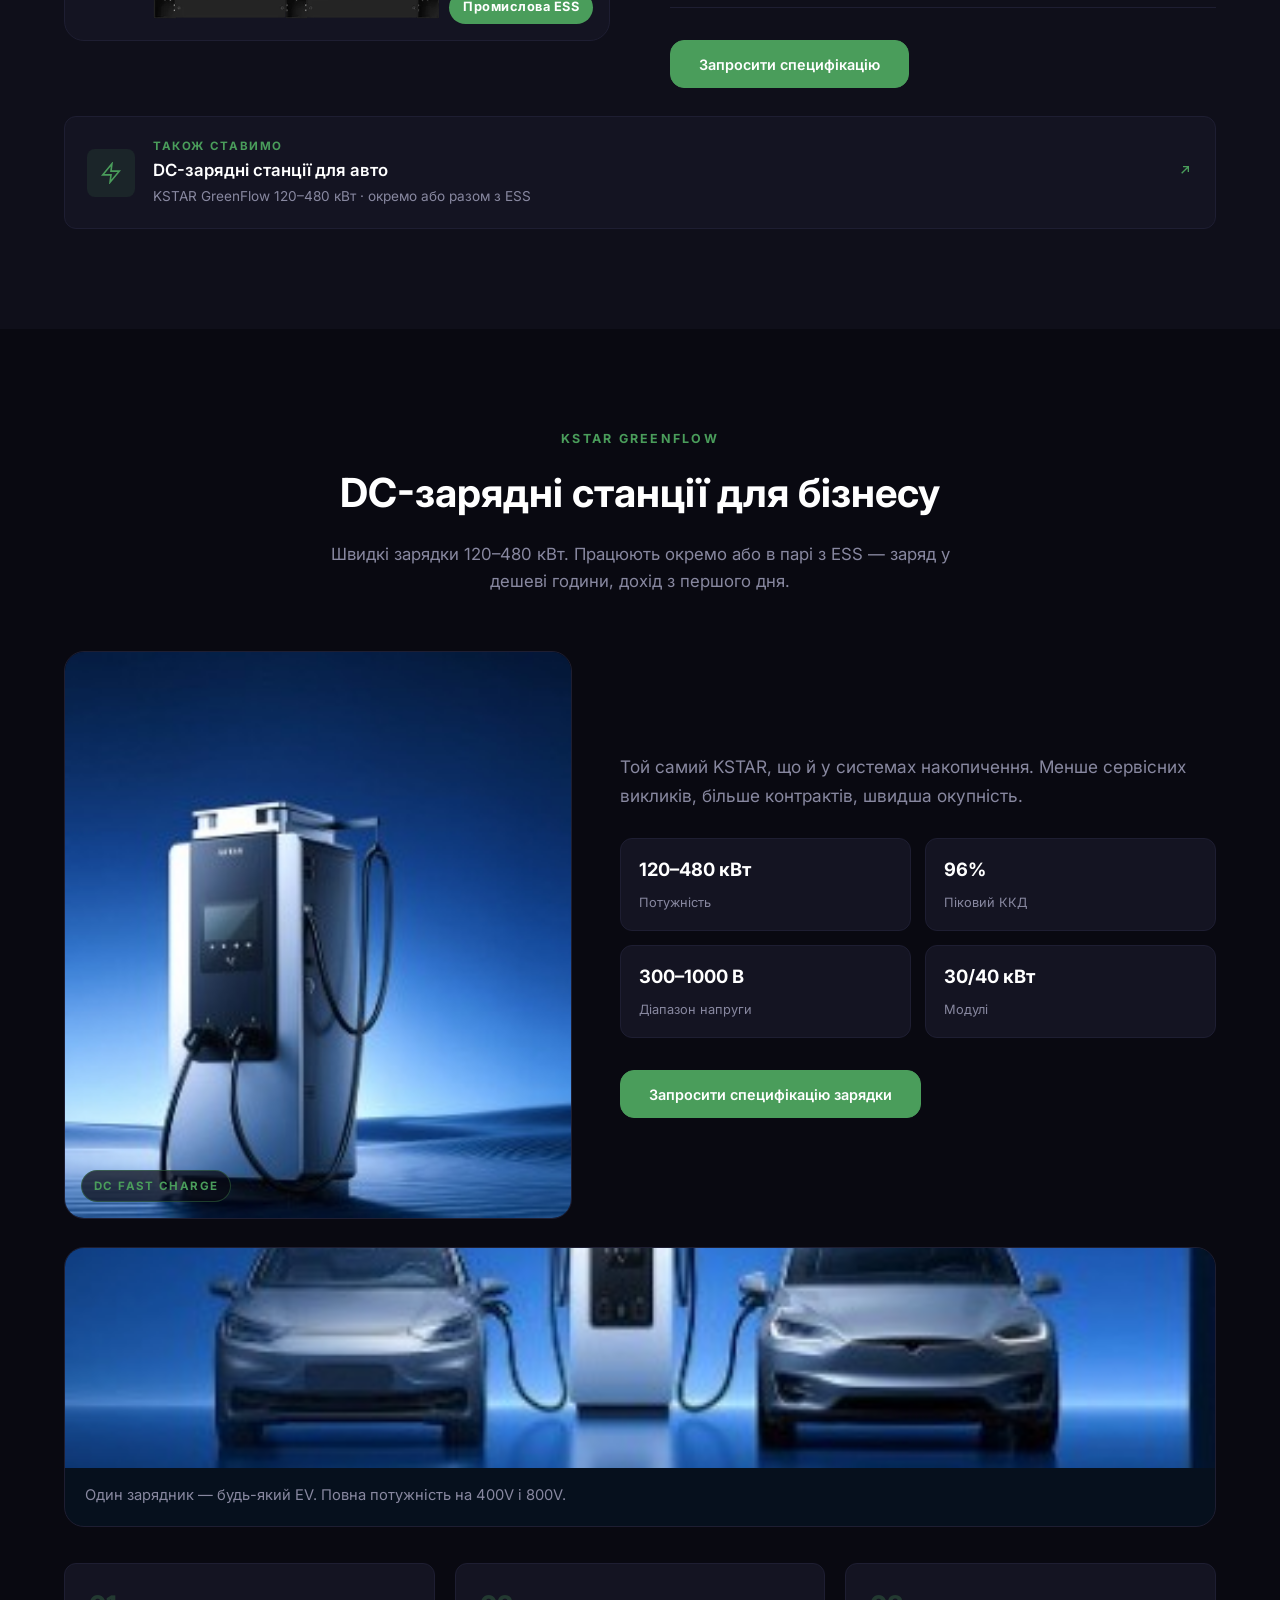
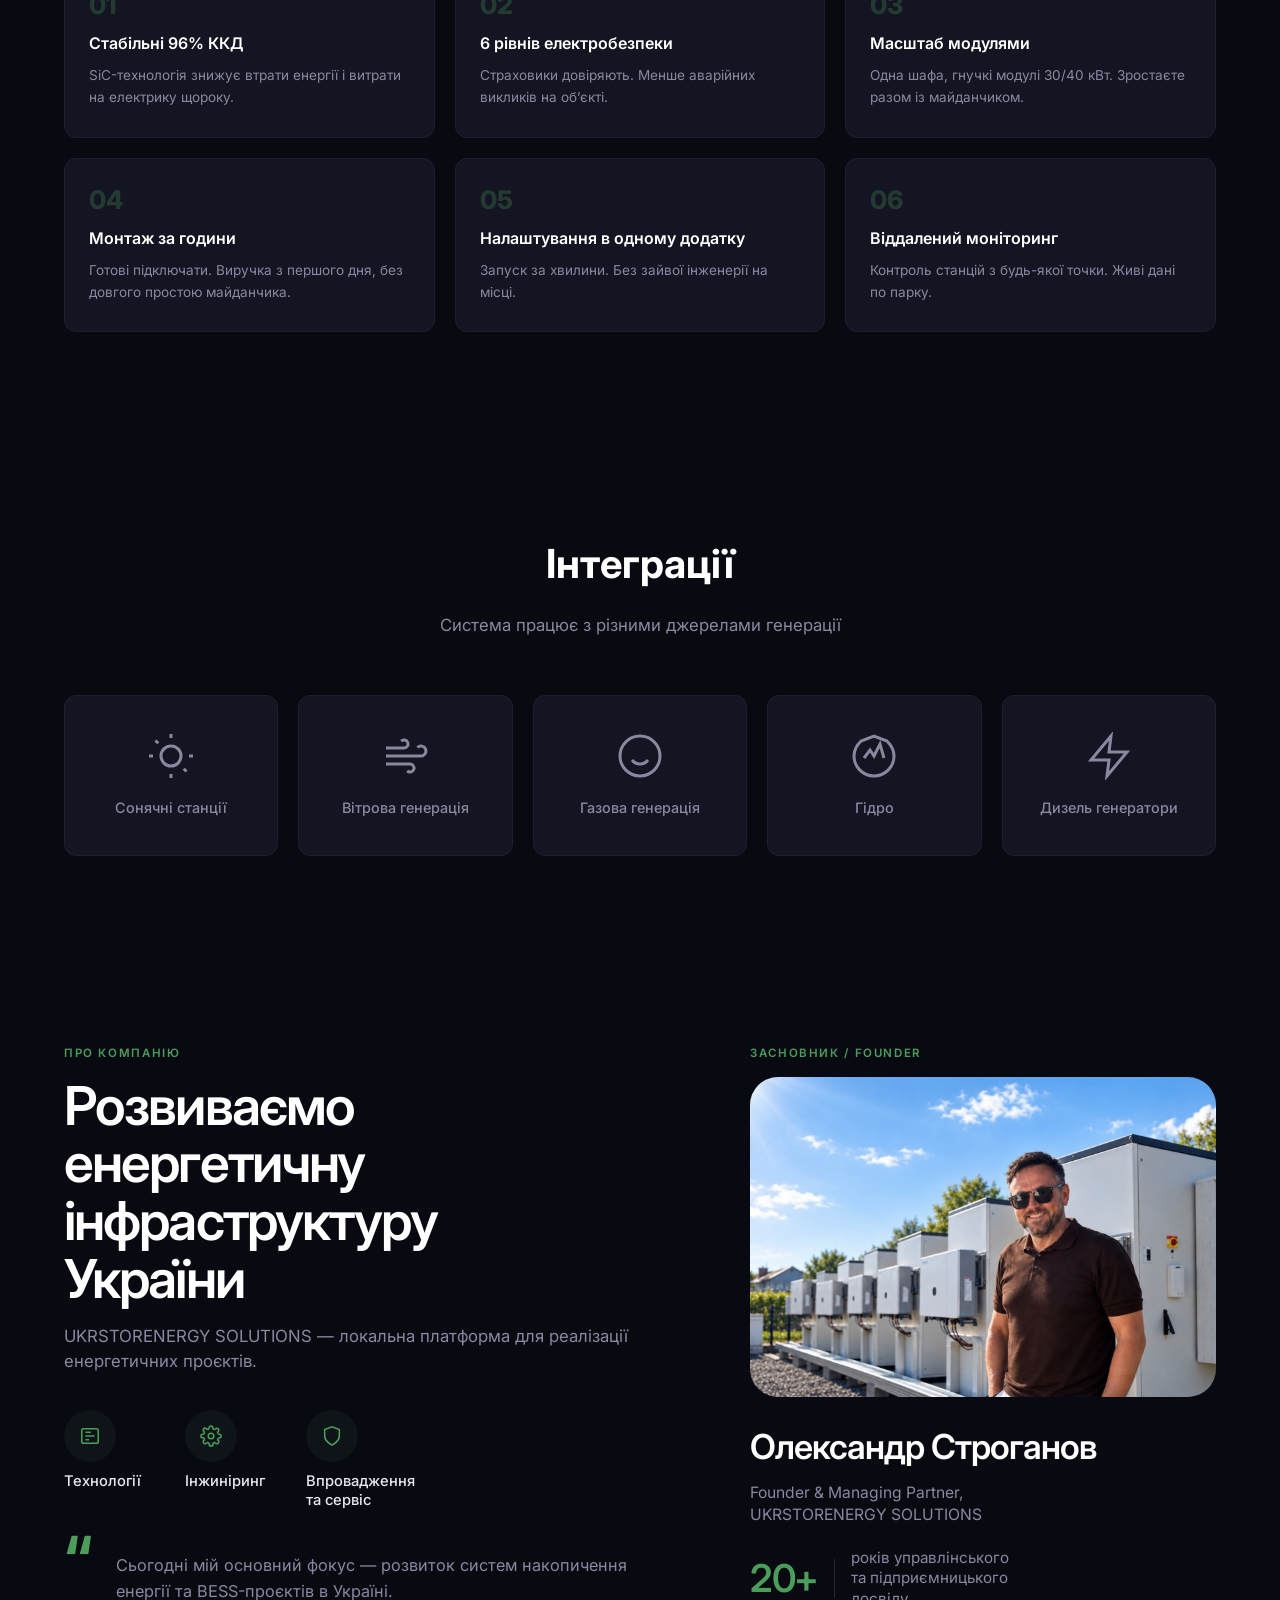
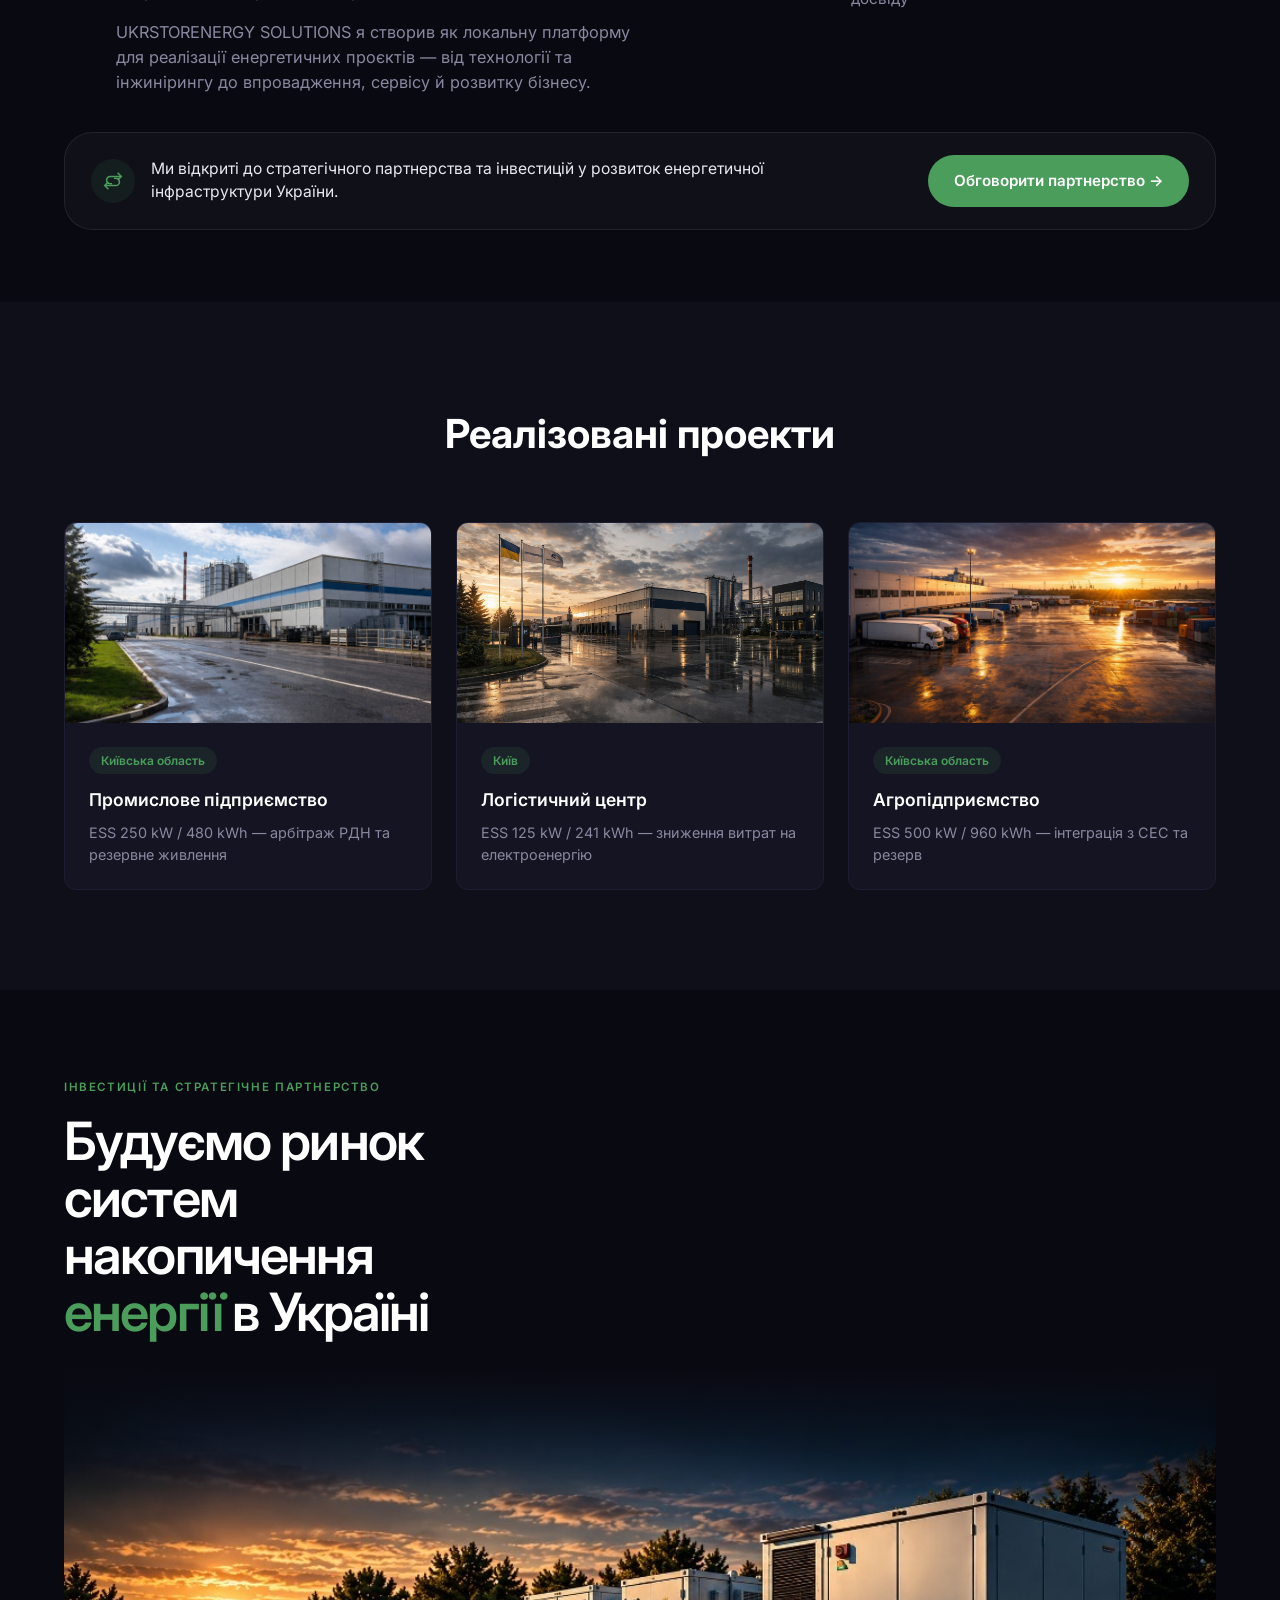
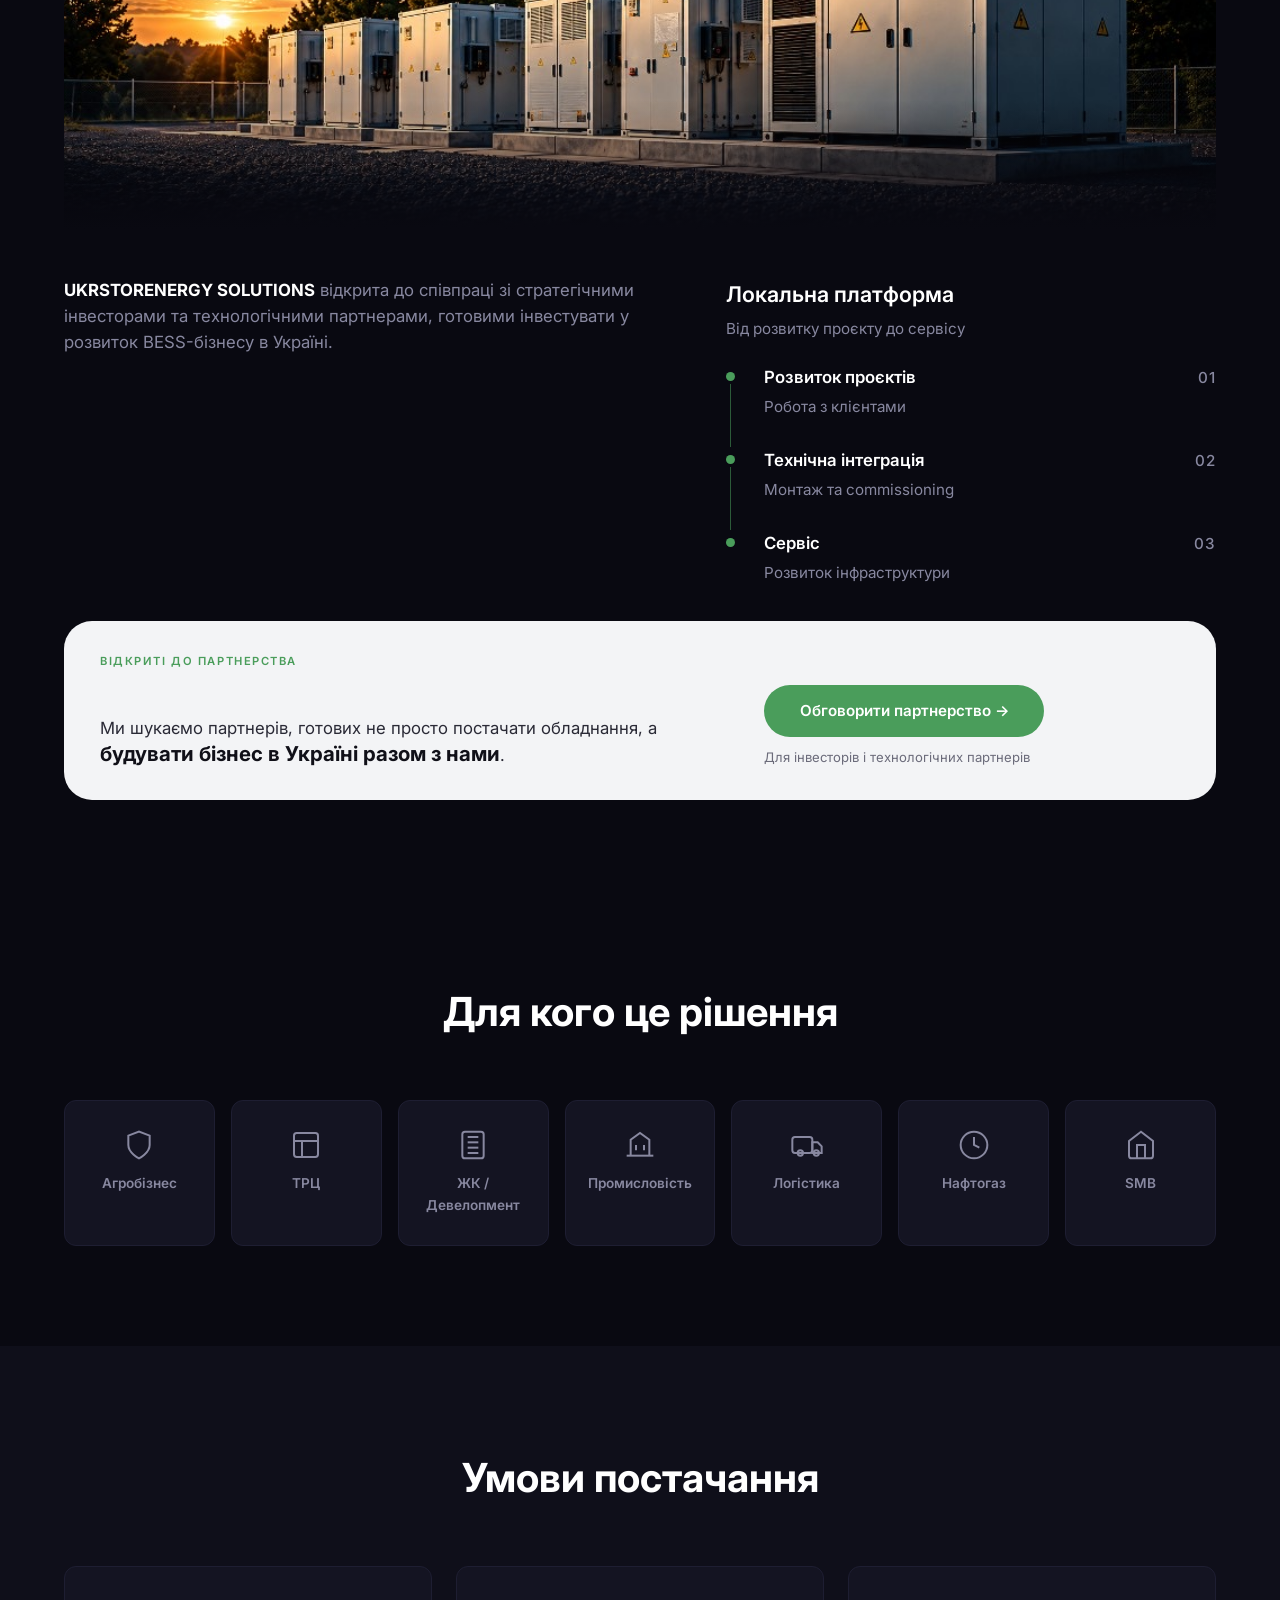
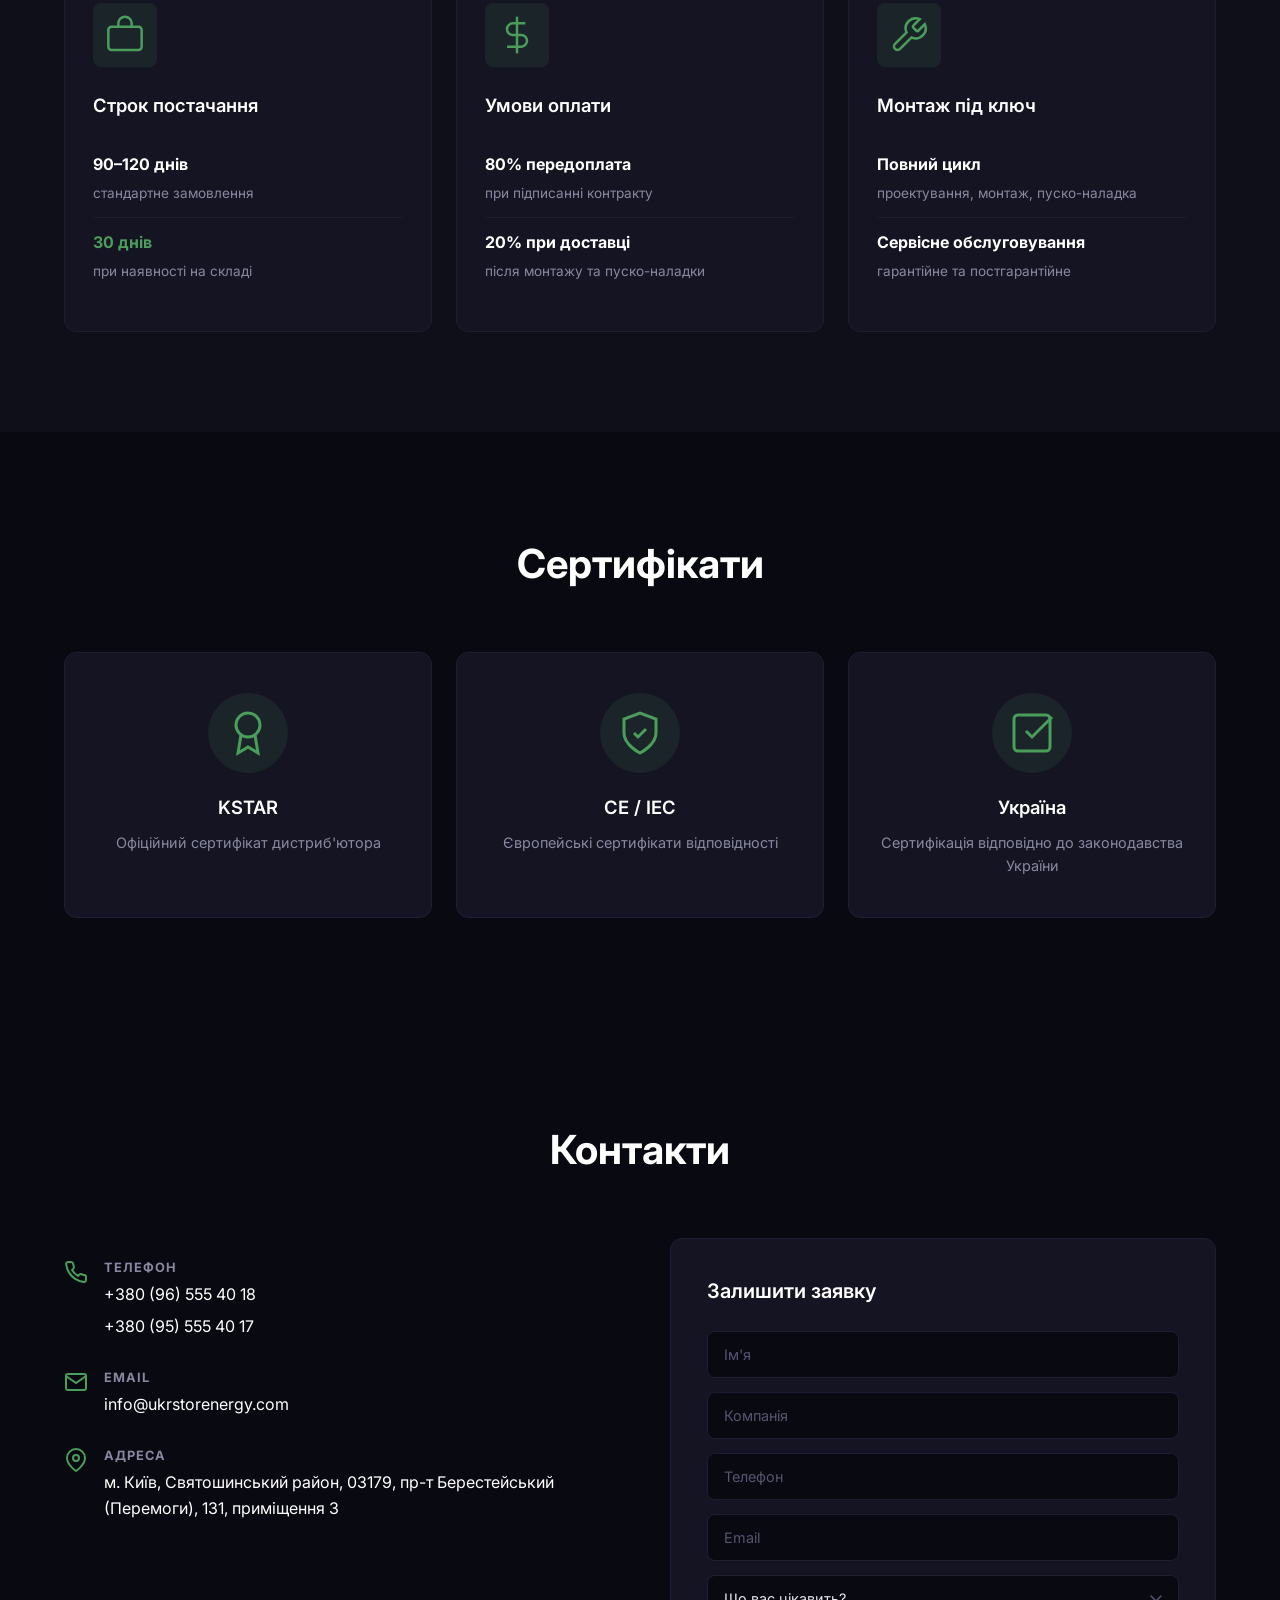
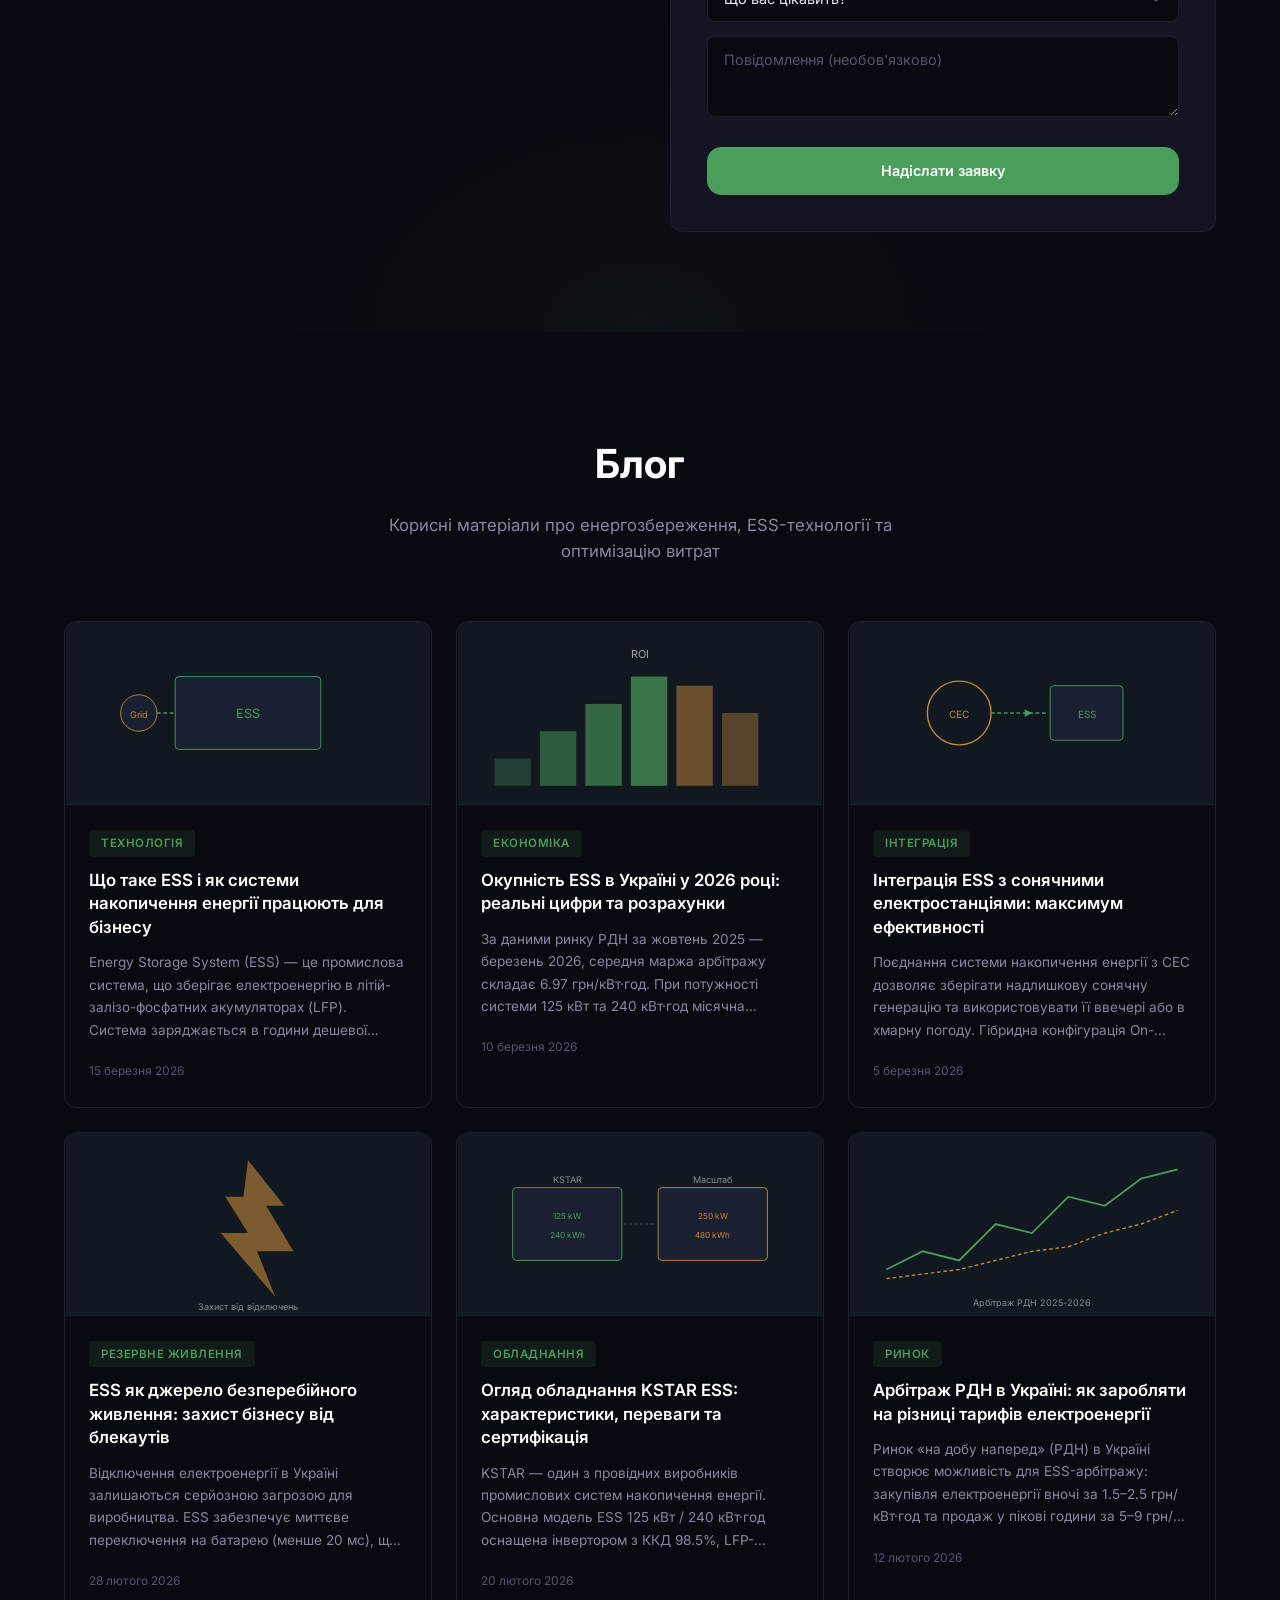
==== commit 862681fd: "Make the English site a partner and investor landing, not a literal translation" ====
--- a/index.html
+++ b/index.html
@@ -12,7 +12,21 @@
     <meta name="geo.placename" content="Kyiv, Ukraine">
     <link rel="canonical" href="https://use.net.ua/">
     <link rel="alternate" hreflang="uk" href="https://use.net.ua/">
+    <link rel="alternate" hreflang="en" href="https://use.net.ua/?lang=en">
     <link rel="alternate" hreflang="x-default" href="https://use.net.ua/">
+    <script>
+    (function () {
+        try {
+            var q = (new URLSearchParams(location.search).get('lang') || '').toLowerCase();
+            var stored = '';
+            try { stored = localStorage.getItem('use-lang') || ''; } catch (e) {}
+            if (q === 'en' || (!q && stored === 'en')) {
+                document.documentElement.lang = 'en';
+                document.title = 'UKRSTORENERGY SOLUTIONS — BESS platform in Ukraine | Projects, delivery, partnerships';
+            }
+        } catch (e) {}
+    })();
+    </script>
 
     <!-- Favicon -->
     <link rel="icon" type="image/svg+xml" href="/favicon.svg">
@@ -46,7 +60,7 @@
     <meta http-equiv="Cache-Control" content="no-cache, no-store, must-revalidate">
     <meta http-equiv="Pragma" content="no-cache">
     <link rel="preload" as="video" href="videos/hero-mobile-v3.mp4" media="(max-width: 768px)">
-    <link rel="stylesheet" href="css/app.m15.css">
+    <link rel="stylesheet" href="css/app.m16.css">
     <style>
     @media (max-width: 768px), (max-device-width: 500px) {
         .hero, .hero-page { min-height: 0 !important; height: auto !important; }
@@ -329,6 +343,7 @@
             <nav class="nav" id="nav">
                 <a href="#equipment" class="nav__link" data-i18n="navSolutions">Рішення</a>
                 <a href="#about" class="nav__link" data-i18n="navAbout">Про компанію</a>
+                <a href="#partnership" class="nav__link" data-i18n="navPartnership">Партнерство</a>
                 <a href="#charging" class="nav__link nav__link--more" data-i18n="navCharging">Зарядки</a>
                 <a href="#calculator" class="nav__link nav__link--more" data-i18n="navCalculator">Калькулятор</a>
                 <a href="#technology" class="nav__link nav__link--more" data-i18n="navTechnology">Технологія</a>
@@ -554,6 +569,7 @@
         <nav class="nav nav--header">
             <a href="#equipment" class="nav__link" data-i18n="navSolutions">Рішення</a>
             <a href="#about" class="nav__link" data-i18n="navAbout">Про компанію</a>
+            <a href="#partnership" class="nav__link" data-i18n="navPartnership">Партнерство</a>
             <a href="#charging" class="nav__link nav__link--more" data-i18n="navCharging">Зарядки</a>
             <a href="#calculator" class="nav__link nav__link--more" data-i18n="navCalculator">Калькулятор</a>
             <a href="#technology" class="nav__link nav__link--more" data-i18n="navTechnology">Технологія</a>
@@ -582,6 +598,7 @@
     <div class="mobile-nav__links">
         <a href="#equipment" class="mobile-nav__link" data-i18n="navSolutions">Рішення</a>
         <a href="#about" class="mobile-nav__link" data-i18n="navAbout">Про компанію</a>
+        <a href="#partnership" class="mobile-nav__link" data-i18n="navPartnership">Партнерство</a>
         <a href="#charging" class="mobile-nav__link" data-i18n="navCharging">Зарядки</a>
         <a href="#calculator" class="mobile-nav__link" data-i18n="navCalculator">Калькулятор</a>
         <a href="#technology" class="mobile-nav__link" data-i18n="navTechnology">Технологія</a>
@@ -631,7 +648,7 @@
                 <div class="pain__icon">
                     <svg width="32" height="32" viewBox="0 0 24 24" fill="none" stroke="currentColor" stroke-width="1.5"><polygon points="13 2 3 14 12 14 11 22 21 10 12 10 13 2"/></svg>
                 </div>
-                <h3>Нестача потужності</h3>
+                <h3 data-i18n="pain4h">Нестача потужності</h3>
                 <p data-i18n="pain4p">Обмежена потужність мережі не дозволяє масштабувати бізнес</p>
             </div>
             <div class="pain__card fade-up">
@@ -646,7 +663,7 @@
                     <svg width="32" height="32" viewBox="0 0 24 24" fill="none" stroke="currentColor" stroke-width="1.5"><circle cx="12" cy="12" r="10"/><polyline points="12 6 12 12 16 14"/></svg>
                 </div>
                 <h3 data-i18n="pain6h">Простої виробництва</h3>
-                <p>Кожна година простою — прямі фінансові збитки та зрив контрактів</p>
+                <p data-i18n="pain6p">Кожна година простою — прямі фінансові збитки та зрив контрактів</p>
             </div>
         </div>
     </div>
@@ -658,21 +675,21 @@
         <div class="solution__inner">
             <div class="solution__text fade-up">
                 <h2 class="section__title section__title--left" data-i18n="solutionTitle">Energy Storage System —<br>рішення для бізнесу</h2>
-                <p class="solution__desc">
+                <p class="solution__desc" data-i18n="solutionDesc">
                     Система накопичує дешеву електроенергію та використовує її у години пікового навантаження — це суттєво знижує витрати.
                 </p>
                 <ul class="solution__list">
                     <li>
                         <svg width="20" height="20" viewBox="0 0 24 24" fill="none" stroke="var(--accent)" stroke-width="2.5"><polyline points="20 6 9 17 4 12"/></svg>
-                        Резервне живлення
+                        <span data-i18n="solutionLi1">Резервне живлення</span>
                     </li>
                     <li>
                         <svg width="20" height="20" viewBox="0 0 24 24" fill="none" stroke="var(--accent)" stroke-width="2.5"><polyline points="20 6 9 17 4 12"/></svg>
-                        Стабільність роботи підприємства
+                        <span data-i18n="solutionLi2">Стабільність роботи підприємства</span>
                     </li>
                     <li>
                         <svg width="20" height="20" viewBox="0 0 24 24" fill="none" stroke="var(--accent)" stroke-width="2.5"><polyline points="20 6 9 17 4 12"/></svg>
-                        Оптимізація споживання електроенергії
+                        <span data-i18n="solutionLi3">Оптимізація споживання електроенергії</span>
                     </li>
                 </ul>
             </div>
@@ -775,35 +792,35 @@
                             <input type="radio" name="task" value="arbitrage">
                             <span class="calc__option-box">
                                 <svg width="24" height="24" viewBox="0 0 24 24" fill="none" stroke="currentColor" stroke-width="1.5"><polyline points="23 6 13.5 15.5 8.5 10.5 1 18"/><polyline points="17 6 23 6 23 12"/></svg>
-                                Арбітраж РДН
+                                <span data-i18n="calcOpt1">Арбітраж РДН</span>
                             </span>
                         </label>
                         <label class="calc__option">
                             <input type="radio" name="task" value="trading">
                             <span class="calc__option-box">
                                 <svg width="24" height="24" viewBox="0 0 24 24" fill="none" stroke="currentColor" stroke-width="1.5"><rect x="2" y="7" width="20" height="14" rx="2"/><path d="M16 7V5a4 4 0 00-8 0v2"/></svg>
-                                Трейдинг
+                                <span data-i18n="calcOpt2">Трейдинг</span>
                             </span>
                         </label>
                         <label class="calc__option">
                             <input type="radio" name="task" value="own">
                             <span class="calc__option-box">
                                 <svg width="24" height="24" viewBox="0 0 24 24" fill="none" stroke="currentColor" stroke-width="1.5"><path d="M3 9l9-7 9 7v11a2 2 0 01-2 2H5a2 2 0 01-2-2z"/></svg>
-                                Власні потреби
+                                <span data-i18n="calcOpt3">Власні потреби</span>
                             </span>
                         </label>
                         <label class="calc__option">
                             <input type="radio" name="task" value="ups">
                             <span class="calc__option-box">
                                 <svg width="24" height="24" viewBox="0 0 24 24" fill="none" stroke="currentColor" stroke-width="1.5"><polygon points="13 2 3 14 12 14 11 22 21 10 12 10 13 2"/></svg>
-                                Резервне живлення
+                                <span data-i18n="calcOpt4">Резервне живлення</span>
                             </span>
                         </label>
                         <label class="calc__option">
                             <input type="radio" name="task" value="solar">
                             <span class="calc__option-box">
                                 <svg width="24" height="24" viewBox="0 0 24 24" fill="none" stroke="currentColor" stroke-width="1.5"><circle cx="12" cy="12" r="5"/><line x1="12" y1="1" x2="12" y2="3"/><line x1="12" y1="21" x2="12" y2="23"/></svg>
-                                З генерацією
+                                <span data-i18n="calcOpt5">З генерацією</span>
                             </span>
                         </label>
                     </div>
@@ -816,7 +833,7 @@
                     <div class="calc__slider-block">
                         <div class="calc__slider-header">
                             <span class="calc__power-value" id="powerValue">75 кВт</span>
-                            <span class="calc__system-cost">Вартість системи: <strong id="systemCost">$30 000</strong></span>
+                            <span class="calc__system-cost"><span data-i18n="calcSysCost">Вартість системи:</span> <strong id="systemCost">$30 000</strong></span>
                         </div>
                         <div class="calc__slider-wrap">
                             <input type="range" id="powerSlider" class="calc__slider" min="3" max="3000" value="75" step="1">
@@ -837,18 +854,18 @@
 
                 <!-- Step 3 -->
                 <div class="calc__panel" id="calcStep3">
-                    <h3>Результат розрахунку</h3>
+                    <h3 data-i18n="calcResultTitle">Результат розрахунку</h3>
                     <div class="calc__results">
                         <div class="calc__result">
-                            <span class="calc__result-label">Економія на місяць</span>
+                            <span class="calc__result-label" data-i18n="calcR1">Економія на місяць</span>
                             <span class="calc__result-value" id="resultSaving">—</span>
                         </div>
                         <div class="calc__result">
-                            <span class="calc__result-label">Строк окупності</span>
+                            <span class="calc__result-label" data-i18n="calcR2">Строк окупності</span>
                             <span class="calc__result-value" id="resultPayback">—</span>
                         </div>
                         <div class="calc__result">
-                            <span class="calc__result-label">ROI за 10 років</span>
+                            <span class="calc__result-label" data-i18n="calcR3">ROI за 10 років</span>
                             <span class="calc__result-value" id="resultROI">—</span>
                         </div>
                     </div>
@@ -929,13 +946,13 @@
             </div>
             <div class="advantage fade-up">
                 <div class="advantage__num">04</div>
-                <h3>On-Grid / Off-Grid</h3>
-                <p>Повна автономність або робота паралельно з мережею</p>
+                <h3 data-i18n="adv4h">On-Grid / Off-Grid</h3>
+                <p data-i18n="adv4p">Повна автономність або робота паралельно з мережею</p>
             </div>
             <div class="advantage fade-up">
                 <div class="advantage__num">05</div>
-                <h3>Масштабованість</h3>
-                <p>Можливість додавання нових модулів при зростанні потреб</p>
+                <h3 data-i18n="adv5h">Масштабованість</h3>
+                <p data-i18n="adv5p">Можливість додавання нових модулів при зростанні потреб</p>
             </div>
         </div>
     </div>
@@ -1495,7 +1512,7 @@
         <div class="chat-widget__header">
             <div class="chat-widget__status">
                 <span class="chat-widget__dot"></span>
-                AI Енергетичний консультант
+                <span data-i18n="chatStatus">AI Енергетичний консультант</span>
             </div>
         </div>
         <div class="chat-widget__messages" id="chatMessages">
@@ -1708,6 +1725,7 @@
         <div class="footer__nav">
             <a href="#equipment" data-i18n="navSolutions">Рішення</a>
             <a href="#about" data-i18n="navAbout">Про компанію</a>
+            <a href="#partnership" data-i18n="navPartnership">Партнерство</a>
             <a href="#charging" data-i18n="navCharging">Зарядки</a>
             <a href="#calculator" data-i18n="navCalculator">Калькулятор</a>
             <a href="#technology" data-i18n="navTechnology">Технологія</a>
@@ -1729,6 +1747,6 @@
 </footer>
 
 <script src="js/equipment-data.js"></script>
-<script src="js/app.m15.js"></script>
+<script src="js/app.m16.js"></script>
 </body>
 </html>
--- a/css/app.m16.css
+++ b/css/app.m16.css
@@ -0,0 +1,4656 @@
+/* ========================================
+   UKRSTORENERGY — Dark B2B Landing
+   ======================================== */
+
+:root {
+    --bg:           #090911;
+    --bg-light:     #0f0f1a;
+    --bg-card:      #141422;
+    --bg-card-hover:#1a1a2e;
+    --border:       #1e1e32;
+    --accent:       #4a9d5b;
+    --accent-hover: #3d8a4e;
+    --accent-dim:   rgba(74, 157, 91, 0.12);
+    --text:         #e8e8f0;
+    --text-muted:   #8888a0;
+    --text-dim:     #555570;
+    --white:        #ffffff;
+    --radius:       12px;
+    --radius-sm:    8px;
+    --radius-lg:    20px;
+    --shadow:       0 4px 40px rgba(0,0,0,0.4);
+    --transition:   0.3s cubic-bezier(0.4, 0, 0.2, 1);
+    --font:         'Inter', -apple-system, BlinkMacSystemFont, sans-serif;
+}
+
+*, *::before, *::after {
+    margin: 0;
+    padding: 0;
+    box-sizing: border-box;
+}
+
+html {
+    scroll-behavior: smooth;
+    scroll-padding-top: 80px;
+    overflow-x: hidden;
+}
+
+body {
+    font-family: var(--font);
+    background: var(--bg);
+    color: var(--text);
+    line-height: 1.6;
+    -webkit-font-smoothing: antialiased;
+    overflow-x: hidden;
+}
+
+body.nav-is-open { overflow: hidden; }
+
+a {
+    color: inherit;
+    text-decoration: none;
+    transition: color var(--transition);
+}
+
+ul, ol { list-style: none; }
+img { max-width: 100%; display: block; }
+
+.container {
+    max-width: 1200px;
+    margin: 0 auto;
+    padding: 0 24px;
+}
+
+/* ========================================
+   STICKY HEADER (appears on scroll)
+   ======================================== */
+
+.header {
+    position: fixed;
+    top: 0;
+    left: 0;
+    right: 0;
+    z-index: 1000;
+    background: rgba(9, 9, 17, 0.92);
+    backdrop-filter: blur(24px);
+    -webkit-backdrop-filter: blur(24px);
+    border-bottom: 1px solid rgba(255, 255, 255, 0.04);
+    transform: translateY(-100%);
+    transition: transform var(--transition);
+}
+
+.header--visible {
+    transform: translateY(0);
+}
+
+.header__inner {
+    display: flex;
+    align-items: center;
+    height: 60px;
+}
+
+.header .nav--header {
+    display: flex;
+    flex: 1;
+    justify-content: center;
+    gap: 36px;
+    margin: 0;
+    transform: translateX(-18px);
+}
+
+.header .lang-switch {
+    flex-shrink: 0;
+}
+
+.burger--header {
+    display: none;
+}
+
+/* Mobile navigation overlay */
+.mobile-nav {
+    display: none;
+    flex-direction: column;
+    align-items: center;
+    position: fixed;
+    inset: 0;
+    z-index: 9999;
+    background: rgb(9, 9, 17);
+    padding: 0;
+    overflow-y: auto;
+    -webkit-overflow-scrolling: touch;
+}
+
+.mobile-nav--open {
+    display: flex;
+}
+
+.mobile-nav__close {
+    position: absolute;
+    top: 18px;
+    right: 18px;
+    width: 44px;
+    height: 44px;
+    display: flex;
+    align-items: center;
+    justify-content: center;
+    background: rgba(255, 255, 255, 0.06);
+    border: 1px solid rgba(255, 255, 255, 0.1);
+    border-radius: 12px;
+    color: rgba(255, 255, 255, 0.7);
+    cursor: pointer;
+    transition: background var(--transition), color var(--transition);
+    z-index: 1;
+}
+
+.mobile-nav__close:hover,
+.mobile-nav__close:active {
+    background: rgba(255, 255, 255, 0.12);
+    color: var(--white);
+}
+
+.mobile-nav__logo {
+    margin-top: 72px;
+    justify-content: center;
+    --logo-mark-max: 96px;
+    --logo-word-max: 248px;
+    --logo-gap: 10px;
+}
+
+.mobile-nav__links {
+    display: flex;
+    flex-direction: column;
+    align-items: center;
+    width: 100%;
+    margin-top: 36px;
+    padding: 0 24px;
+}
+
+.mobile-nav__link {
+    font-size: 1.1rem;
+    font-weight: 500;
+    color: rgba(255, 255, 255, 0.65);
+    padding: 16px 0;
+    border-bottom: 1px solid rgba(255, 255, 255, 0.06);
+    width: 100%;
+    max-width: 280px;
+    text-align: center;
+    letter-spacing: 0.03em;
+    text-decoration: none;
+    transition: color var(--transition);
+}
+
+.mobile-nav__link:last-child {
+    border-bottom: none;
+}
+
+.mobile-nav__link:hover,
+.mobile-nav__link:active {
+    color: var(--accent);
+}
+
+.mobile-nav__lang {
+    margin-top: 32px;
+}
+
+.mobile-nav__contact {
+    margin-top: auto;
+    padding: 24px 0 36px;
+    display: flex;
+    flex-direction: column;
+    gap: 8px;
+}
+
+.mobile-nav__contact a {
+    color: rgba(255, 255, 255, 0.5);
+    font-size: 0.85rem;
+    text-decoration: none;
+    letter-spacing: 0.02em;
+    transition: color var(--transition);
+}
+
+.mobile-nav__contact a:hover {
+    color: var(--accent);
+}
+
+.logo {
+    --logo-mark-max: 82px;
+    --logo-word-max: 210px;
+    --logo-gap: 8px;
+    display: flex;
+    align-items: center;
+    gap: var(--logo-gap);
+    flex-shrink: 0;
+    text-decoration: none;
+    line-height: 0;
+    white-space: nowrap;
+    flex-wrap: nowrap;
+}
+
+.logo img {
+    display: block;
+    width: auto;
+    height: auto;
+    object-fit: contain;
+}
+
+.logo__mark {
+    max-width: var(--logo-mark-max);
+    flex-shrink: 0;
+}
+
+.logo__wordmark {
+    max-width: var(--logo-word-max);
+    flex-shrink: 0;
+}
+
+.footer .logo {
+    --logo-mark-max: 92px;
+    --logo-word-max: 240px;
+    --logo-gap: 10px;
+}
+
+.nav {
+    display: flex;
+    gap: 28px;
+}
+
+@media (min-width: 769px) {
+    .nav__link--more { display: none; }
+}
+
+.nav__link {
+    font-size: 1.05rem;
+    font-weight: 600;
+    color: rgba(255, 255, 255, 0.58);
+    position: relative;
+    transition: color var(--transition);
+    letter-spacing: 0.015em;
+    white-space: nowrap;
+}
+
+.nav__link:hover,
+.nav__link--active {
+    color: var(--white);
+}
+
+.nav__link::after {
+    content: '';
+    position: absolute;
+    bottom: -6px;
+    left: 0;
+    width: 0;
+    height: 1.5px;
+    background: var(--accent);
+    transition: width var(--transition);
+}
+
+.nav__link:hover::after {
+    width: 100%;
+}
+
+.burger {
+    display: none;
+    flex-direction: column;
+    gap: 5px;
+    background: none;
+    border: none;
+    cursor: pointer;
+    padding: 4px;
+    margin-left: auto;
+}
+
+.burger span {
+    width: 22px;
+    height: 1.5px;
+    background: var(--white);
+    border-radius: 2px;
+    transition: var(--transition);
+}
+
+/* ========================================
+   BUTTONS — unified design system
+   ======================================== */
+
+.btn {
+    display: inline-flex;
+    align-items: center;
+    justify-content: center;
+    gap: 8px;
+    height: 48px;
+    padding: 0 28px;
+    border-radius: 14px;
+    font-family: var(--font);
+    font-size: 0.9rem;
+    font-weight: 600;
+    cursor: pointer;
+    border: 1.5px solid transparent;
+    transition: background var(--transition), border-color var(--transition), box-shadow var(--transition), color var(--transition);
+    white-space: nowrap;
+}
+
+.btn--primary {
+    background: var(--accent);
+    color: var(--white);
+    border-color: var(--accent);
+}
+
+.btn--primary:hover {
+    background: var(--accent-hover);
+    border-color: var(--accent-hover);
+    box-shadow: 0 4px 20px rgba(74, 157, 91, 0.18);
+}
+
+.btn--outline {
+    background: rgba(255, 255, 255, 0.04);
+    color: var(--white);
+    border-color: rgba(255, 255, 255, 0.14);
+}
+
+.btn--outline:hover {
+    background: rgba(255, 255, 255, 0.08);
+    border-color: rgba(255, 255, 255, 0.28);
+}
+
+.btn--lg {
+    height: 52px;
+    padding: 0 32px;
+    font-size: 0.95rem;
+}
+
+.btn--full { width: 100%; }
+
+/* ========================================
+   HERO
+   ======================================== */
+
+.hero-page {
+    --hero-pad-x: clamp(1.25rem, 4.2vw, 3rem);
+}
+
+.hero {
+    position: relative;
+    display: flex;
+    flex-direction: column;
+    width: 100%;
+    overflow: hidden;
+    min-height: 100vh;
+    background: #0a0e16;
+}
+
+/* Background image */
+.hero__bg {
+    position: absolute;
+    inset: 0;
+    z-index: 0;
+    width: 100%;
+    height: 100%;
+    overflow: hidden;
+}
+
+.hero__bg img,
+.hero__bg video {
+    position: absolute;
+    inset: 0;
+    display: block;
+    width: 100%;
+    height: 100%;
+    object-fit: cover;
+    object-position: center center;
+}
+
+.hero__video {
+    opacity: 0;
+    transition: opacity 0.45s ease;
+    z-index: 1;
+}
+
+.hero__video.is-active {
+    opacity: 1;
+    z-index: 2;
+}
+
+.hero__video--mobile,
+.hero__video-mask {
+    display: none !important;
+}
+
+.hero__video-mask {
+    z-index: 4;
+    pointer-events: none;
+}
+
+.hero__video::-webkit-media-controls,
+.hero__video::-webkit-media-controls-enclosure,
+.hero__video::-webkit-media-controls-panel,
+.hero__video::-webkit-media-controls-start-playback-button,
+.hero__video::-webkit-media-controls-overlay-play-button,
+.hero__video::-webkit-media-controls-play-button {
+    display: none !important;
+    -webkit-appearance: none;
+    opacity: 0;
+    pointer-events: none;
+    width: 0;
+    height: 0;
+}
+
+@media (prefers-reduced-motion: reduce) {
+    .hero__bg video {
+        display: none;
+    }
+}
+
+/* Overlays for text readability */
+.hero__overlay {
+    position: absolute;
+    inset: 0;
+    z-index: 2;
+    pointer-events: none;
+}
+
+.hero__overlay--left {
+    background: linear-gradient(
+        90deg,
+        rgba(10, 14, 22, 0.60) 0%,
+        rgba(10, 14, 22, 0.28) 28%,
+        transparent 52%
+    );
+}
+
+.hero__overlay--top {
+    background: linear-gradient(
+        180deg,
+        rgba(10, 14, 22, 0.3) 0%,
+        transparent 60px
+    );
+}
+
+/* Kept subtle — strong bottom fade read as an empty “strip” over the photo */
+.hero__overlay--bottom {
+    background: linear-gradient(
+        0deg,
+        rgba(10, 14, 22, 0.05) 0%,
+        transparent 30px
+    );
+}
+
+/* Nav inside hero */
+.hero-nav {
+    position: relative;
+    z-index: 2;
+    flex-shrink: 0;
+    display: flex;
+    align-items: center;
+    gap: 28px;
+    padding: 20px var(--hero-pad-x, clamp(1.25rem, 4.2vw, 3rem));
+    border-bottom: 1px solid rgba(255, 255, 255, 0.05);
+}
+
+.hero-nav .nav {
+    display: flex;
+    flex: 1;
+    justify-content: center;
+    gap: 36px;
+    margin-left: 0;
+    transform: translateX(14px);
+}
+
+.hero-nav .logo {
+    --logo-mark-max: 94px;
+    --logo-word-max: 242px;
+    --logo-gap: 9px;
+}
+
+.hero-nav .lang-switch {
+    flex-shrink: 0;
+}
+
+/* Language switcher */
+.lang-switch {
+    display: flex;
+    gap: 2px;
+    background: rgba(255, 255, 255, 0.04);
+    border: 1px solid rgba(255, 255, 255, 0.08);
+    border-radius: 8px;
+    padding: 3px;
+}
+
+.lang-switch__btn {
+    padding: 4px 10px;
+    font-family: var(--font);
+    font-size: 0.72rem;
+    font-weight: 600;
+    letter-spacing: 0.5px;
+    background: transparent;
+    color: rgba(255, 255, 255, 0.35);
+    border: none;
+    border-radius: 6px;
+    cursor: pointer;
+    transition: all var(--transition);
+}
+
+.lang-switch__btn:hover {
+    color: rgba(255, 255, 255, 0.7);
+}
+
+.lang-switch__btn--active {
+    background: rgba(255, 255, 255, 0.1);
+    color: var(--white);
+}
+
+/* Hero body */
+.hero__body {
+    position: relative;
+    z-index: 2;
+    flex: 1 1 auto;
+    display: flex;
+    align-items: center;
+    align-self: stretch;
+    min-height: 0;
+    padding: clamp(1.5rem, 3vw, 2.75rem) var(--hero-pad-x, clamp(1.25rem, 4.2vw, 3rem));
+    box-sizing: border-box;
+}
+
+.hero__title {
+    font-size: clamp(1.9rem, 4.2vw, 3.1rem);
+    font-weight: 300;
+    line-height: 1.12;
+    letter-spacing: -0.02em;
+    color: var(--white);
+    margin-bottom: 16px;
+    overflow-wrap: break-word;
+}
+
+.hero__subtitle {
+    font-size: clamp(0.92rem, 1.4vw, 1.1rem);
+    line-height: 1.6;
+    color: rgba(255, 255, 255, 0.55);
+    margin-bottom: 28px;
+}
+
+.hero__actions {
+    display: flex;
+    flex-direction: column;
+    gap: 10px;
+    max-width: 280px;
+}
+
+.hero__actions .btn {
+    width: 100%;
+    height: 52px;
+    border-radius: 14px;
+    font-size: 0.92rem;
+}
+
+.btn--accent {
+    background: var(--accent);
+    color: var(--white);
+    border-color: var(--accent);
+}
+
+.btn--accent:hover {
+    background: var(--accent-hover);
+    border-color: var(--accent-hover);
+    box-shadow: 0 4px 20px rgba(74, 157, 91, 0.18);
+}
+
+.btn--ghost {
+    background: rgba(255, 255, 255, 0.04);
+    color: rgba(255, 255, 255, 0.8);
+    border-color: rgba(255, 255, 255, 0.12);
+}
+
+.btn--ghost:hover {
+    background: rgba(255, 255, 255, 0.08);
+    border-color: rgba(255, 255, 255, 0.25);
+    color: var(--white);
+}
+
+.hero__text {
+    max-width: min(640px, 100%);
+    width: 100%;
+    margin-left: 4rem;
+}
+
+/* Bottom contacts */
+.hero__bottom {
+    position: relative;
+    z-index: 2;
+    flex-shrink: 0;
+    display: flex;
+    align-items: center;
+    gap: 24px;
+    padding: 18px var(--hero-pad-x, clamp(1.25rem, 4.2vw, 3rem)) 20px;
+    margin-top: auto;
+    border-top: 1px solid rgba(255, 255, 255, 0.05);
+}
+
+.hero__phones {
+    display: flex;
+    flex-direction: column;
+    gap: 4px;
+}
+
+.hero__contact {
+    display: flex;
+    align-items: center;
+    gap: 7px;
+    font-size: 0.82rem;
+    color: rgba(255, 255, 255, 0.4);
+    transition: color var(--transition);
+}
+
+.hero__contact:hover {
+    color: var(--white);
+}
+
+.hero-audience,
+.hero-mobile-cta,
+.hero-links,
+.pain__title-mobile {
+    display: none;
+}
+
+.pain__title-desktop {
+    display: inline;
+}
+
+/* Scroll arrow inside hero */
+.hero-page__scroll {
+    position: absolute;
+    bottom: 18px;
+    left: 50%;
+    transform: translateX(-50%);
+    z-index: 3;
+    display: flex;
+    justify-content: center;
+    color: rgba(255, 255, 255, 0.25);
+    animation: bounce 2.5s ease infinite;
+    text-decoration: none;
+}
+
+.hero-page__scroll:hover {
+    color: rgba(255, 255, 255, 0.5);
+}
+
+@keyframes bounce {
+    0%, 100% { transform: translateY(0); }
+    50% { transform: translateY(6px); }
+}
+
+/* ========================================
+   SECTIONS COMMON
+   ======================================== */
+
+.section {
+    padding: 100px 0;
+}
+
+.section__title {
+    font-size: clamp(1.75rem, 3.5vw, 2.5rem);
+    font-weight: 700;
+    text-align: center;
+    margin-bottom: 16px;
+    color: var(--white);
+}
+
+.section__title--left { text-align: left; }
+
+.section__subtitle {
+    text-align: center;
+    color: var(--text-muted);
+    font-size: 1.05rem;
+    max-width: 600px;
+    margin: 0 auto 56px;
+}
+
+/* ========================================
+   2. PAIN
+   ======================================== */
+
+.pain { background: var(--bg-light); }
+
+.pain__grid {
+    display: grid;
+    grid-template-columns: repeat(3, 1fr);
+    gap: 20px;
+    margin-top: 56px;
+}
+
+.pain__card {
+    background: var(--bg-card);
+    border: 1px solid var(--border);
+    border-radius: var(--radius);
+    padding: 32px 28px;
+    transition: all var(--transition);
+}
+
+.pain__card:hover {
+    border-color: rgba(74, 157, 91, 0.3);
+    background: var(--bg-card-hover);
+    transform: translateY(-4px);
+}
+
+.pain__icon {
+    width: 56px;
+    height: 56px;
+    display: flex;
+    align-items: center;
+    justify-content: center;
+    background: var(--accent-dim);
+    border-radius: var(--radius-sm);
+    margin-bottom: 20px;
+    color: var(--accent);
+}
+
+.pain__card h3 {
+    font-size: 1.1rem;
+    font-weight: 600;
+    margin-bottom: 8px;
+    color: var(--white);
+}
+
+.pain__card p {
+    font-size: 0.9rem;
+    color: var(--text-muted);
+    line-height: 1.6;
+}
+
+/* ========================================
+   3. SOLUTION
+   ======================================== */
+
+.solution__inner {
+    display: grid;
+    grid-template-columns: 1fr 1fr;
+    gap: 80px;
+    align-items: center;
+}
+
+.solution__desc {
+    font-size: 1.1rem;
+    color: var(--text-muted);
+    margin: 24px 0 32px;
+    line-height: 1.7;
+}
+
+.solution__list {
+    display: flex;
+    flex-direction: column;
+    gap: 16px;
+}
+
+.solution__list li {
+    display: flex;
+    align-items: center;
+    gap: 12px;
+    font-size: 1.05rem;
+    font-weight: 500;
+    color: var(--text);
+}
+
+.solution__visual {
+    display: flex;
+    justify-content: center;
+    align-items: stretch;
+}
+
+.solution__image {
+    width: 100%;
+    min-height: 320px;
+    border-radius: var(--radius-lg);
+    overflow: hidden;
+    border: 1px solid var(--border);
+}
+
+.solution__image img {
+    width: 100%;
+    height: 100%;
+    object-fit: cover;
+    object-position: center;
+    display: block;
+}
+
+.ess-box {
+    position: relative;
+    width: 280px;
+    height: 280px;
+    display: flex;
+    flex-direction: column;
+    align-items: center;
+    justify-content: center;
+    gap: 16px;
+    background: var(--bg-card);
+    border: 1px solid var(--border);
+    border-radius: var(--radius-lg);
+    transition: all var(--transition);
+}
+
+.ess-box:hover {
+    border-color: var(--accent);
+}
+
+.ess-box__glow {
+    position: absolute;
+    inset: -40px;
+    background: radial-gradient(circle, rgba(74, 157, 91, 0.08) 0%, transparent 70%);
+    pointer-events: none;
+}
+
+.ess-box span {
+    font-size: 1rem;
+    font-weight: 600;
+    color: var(--accent);
+    letter-spacing: 1px;
+}
+
+/* ========================================
+   4. USE CASES
+   ======================================== */
+
+.usecases { background: var(--bg-light); }
+
+.usecases__grid {
+    display: grid;
+    grid-template-columns: repeat(5, 1fr);
+    gap: 20px;
+    margin-top: 56px;
+}
+
+.usecase {
+    display: flex;
+    flex-direction: column;
+    background: var(--bg-card);
+    border: 1px solid var(--border);
+    border-radius: var(--radius);
+    padding: 28px 24px 22px;
+    text-decoration: none;
+    color: inherit;
+    cursor: pointer;
+    position: relative;
+    overflow: hidden;
+    transition: border-color var(--transition), transform var(--transition), box-shadow var(--transition);
+}
+
+.usecase::before {
+    content: '';
+    position: absolute;
+    top: 0;
+    left: 0;
+    right: 0;
+    height: 2px;
+    background: linear-gradient(90deg, transparent, var(--accent), transparent);
+    opacity: 0;
+    transition: opacity var(--transition);
+}
+
+.usecase:hover {
+    border-color: rgba(74, 157, 91, 0.35);
+    transform: translateY(-6px);
+    box-shadow: 0 12px 40px rgba(74, 157, 91, 0.1), 0 4px 16px rgba(0, 0, 0, 0.3);
+}
+
+.usecase:hover::before { opacity: 1; }
+
+.usecase__icon {
+    width: 56px;
+    height: 56px;
+    display: flex;
+    align-items: center;
+    justify-content: center;
+    margin-bottom: 18px;
+    background: var(--accent-dim);
+    border-radius: 14px;
+    color: var(--accent);
+    transition: background var(--transition), box-shadow var(--transition);
+}
+
+.usecase:hover .usecase__icon {
+    background: rgba(74, 157, 91, 0.18);
+    box-shadow: 0 0 20px rgba(74, 157, 91, 0.15);
+}
+
+.usecase__body { flex: 1; }
+
+.usecase h3 {
+    font-size: 0.95rem;
+    font-weight: 600;
+    margin-bottom: 8px;
+    color: var(--white);
+    line-height: 1.3;
+}
+
+.usecase p {
+    font-size: 0.82rem;
+    color: var(--text-muted);
+    line-height: 1.5;
+}
+
+.usecase__cta {
+    display: inline-flex;
+    align-items: center;
+    gap: 6px;
+    margin-top: 16px;
+    font-size: 0.78rem;
+    font-weight: 500;
+    color: var(--accent);
+    transition: gap var(--transition), color var(--transition);
+}
+
+.usecase__cta svg { transition: transform var(--transition); }
+
+.usecase:hover .usecase__cta { gap: 10px; }
+.usecase:hover .usecase__cta svg { transform: translateX(2px); }
+
+/* ========================================
+   5. CALCULATOR
+   ======================================== */
+
+.calculator {
+    background:
+        radial-gradient(ellipse 50% 50% at 50% 0%, rgba(74, 157, 91, 0.06) 0%, transparent 70%),
+        var(--bg);
+}
+
+.calc {
+    max-width: 720px;
+    margin: 0 auto;
+    background: var(--bg-card);
+    border: 1px solid var(--border);
+    border-radius: var(--radius-lg);
+    overflow: hidden;
+}
+
+.calc__steps {
+    display: flex;
+    border-bottom: 1px solid var(--border);
+}
+
+.calc__step {
+    flex: 1;
+    display: flex;
+    align-items: center;
+    justify-content: center;
+    gap: 10px;
+    padding: 20px;
+    font-size: 0.9rem;
+    font-weight: 500;
+    color: var(--text-dim);
+    transition: all var(--transition);
+}
+
+.calc__step--active {
+    color: var(--accent);
+    background: var(--accent-dim);
+}
+
+.calc__step--done {
+    color: var(--accent);
+}
+
+.calc__step-num {
+    width: 28px;
+    height: 28px;
+    display: flex;
+    align-items: center;
+    justify-content: center;
+    border-radius: 50%;
+    border: 2px solid currentColor;
+    font-size: 0.8rem;
+    font-weight: 700;
+}
+
+.calc__step--active .calc__step-num {
+    background: var(--accent);
+    border-color: var(--accent);
+    color: var(--white);
+}
+
+.calc__body {
+    padding: 40px 36px;
+}
+
+.calc__panel {
+    display: none;
+}
+
+.calc__panel--active {
+    display: block;
+    animation: fadeIn 0.3s ease;
+}
+
+@keyframes fadeIn {
+    from { opacity: 0; transform: translateY(10px); }
+    to { opacity: 1; transform: translateY(0); }
+}
+
+.calc__panel h3 {
+    font-size: 1.15rem;
+    font-weight: 600;
+    margin-bottom: 28px;
+    color: var(--white);
+}
+
+.calc__options {
+    display: grid;
+    grid-template-columns: repeat(3, 1fr);
+    gap: 12px;
+    margin-bottom: 32px;
+}
+
+.calc__options--power {
+    grid-template-columns: repeat(5, 1fr);
+}
+
+.calc__option input { display: none; }
+
+.calc__option-box {
+    display: flex;
+    flex-direction: column;
+    align-items: center;
+    justify-content: center;
+    gap: 8px;
+    padding: 20px 12px;
+    background: var(--bg);
+    border: 2px solid var(--border);
+    border-radius: var(--radius-sm);
+    cursor: pointer;
+    transition: all var(--transition);
+    font-size: 0.85rem;
+    font-weight: 500;
+    color: var(--text-muted);
+    text-align: center;
+}
+
+.calc__option-box:hover {
+    border-color: var(--text-dim);
+    color: var(--white);
+}
+
+.calc__option input:checked + .calc__option-box {
+    border-color: var(--accent);
+    color: var(--accent);
+    background: var(--accent-dim);
+}
+
+.calc__option-box--power strong {
+    font-size: 1.1rem;
+    color: inherit;
+}
+
+.calc__option-box--power small {
+    font-size: 0.75rem;
+    opacity: 0.7;
+}
+
+.calc__option-box svg { color: inherit; }
+
+/* Power slider */
+.calc__slider-block {
+    margin-bottom: 32px;
+}
+
+.calc__slider-header {
+    display: flex;
+    justify-content: space-between;
+    align-items: baseline;
+    margin-bottom: 24px;
+}
+
+.calc__power-value {
+    font-size: 2rem;
+    font-weight: 700;
+    color: var(--accent);
+    letter-spacing: -0.02em;
+}
+
+.calc__system-cost {
+    font-size: 0.9rem;
+    color: var(--text-muted);
+}
+
+.calc__system-cost strong {
+    color: var(--white);
+}
+
+.calc__slider-wrap {
+    position: relative;
+    padding: 8px 0;
+}
+
+.calc__slider {
+    -webkit-appearance: none;
+    appearance: none;
+    width: 100%;
+    height: 4px;
+    border-radius: 2px;
+    background: var(--border);
+    outline: none;
+    cursor: pointer;
+}
+
+.calc__slider::-webkit-slider-thumb {
+    -webkit-appearance: none;
+    appearance: none;
+    width: 24px;
+    height: 24px;
+    border-radius: 50%;
+    background: var(--white);
+    box-shadow: 0 2px 8px rgba(0, 0, 0, 0.3), 0 0 0 3px rgba(74, 157, 91, 0.2);
+    cursor: grab;
+    transition: box-shadow 0.2s;
+}
+
+.calc__slider::-webkit-slider-thumb:hover {
+    box-shadow: 0 2px 12px rgba(0, 0, 0, 0.4), 0 0 0 5px rgba(74, 157, 91, 0.25);
+}
+
+.calc__slider::-webkit-slider-thumb:active {
+    cursor: grabbing;
+    box-shadow: 0 2px 12px rgba(0, 0, 0, 0.4), 0 0 0 6px rgba(74, 157, 91, 0.3);
+}
+
+.calc__slider::-moz-range-thumb {
+    width: 24px;
+    height: 24px;
+    border-radius: 50%;
+    background: var(--white);
+    border: none;
+    box-shadow: 0 2px 8px rgba(0, 0, 0, 0.3), 0 0 0 3px rgba(74, 157, 91, 0.2);
+    cursor: grab;
+}
+
+.calc__slider::-moz-range-track {
+    height: 4px;
+    border-radius: 2px;
+    background: var(--border);
+}
+
+.calc__slider-labels {
+    display: flex;
+    justify-content: space-between;
+    margin-top: 12px;
+    font-size: 0.78rem;
+    color: var(--text-muted);
+}
+
+.calc__nav {
+    display: flex;
+    gap: 12px;
+    justify-content: flex-end;
+}
+
+.calc__next:disabled,
+.calc__next[disabled] {
+    opacity: 0.4;
+    pointer-events: none;
+}
+
+.calc__results {
+    display: grid;
+    grid-template-columns: repeat(3, 1fr);
+    gap: 20px;
+    margin-bottom: 24px;
+}
+
+.calc__result {
+    background: var(--bg);
+    border: 1px solid var(--border);
+    border-radius: var(--radius-sm);
+    padding: 24px;
+    text-align: center;
+}
+
+.calc__result-label {
+    display: block;
+    font-size: 0.8rem;
+    color: var(--text-muted);
+    margin-bottom: 8px;
+    text-transform: uppercase;
+    letter-spacing: 0.5px;
+}
+
+.calc__result-value {
+    display: block;
+    font-size: 1.5rem;
+    font-weight: 700;
+    color: var(--accent);
+}
+
+.calc__disclaimer {
+    font-size: 0.8rem;
+    color: var(--text-dim);
+    text-align: center;
+    margin-bottom: 24px;
+}
+
+/* ========================================
+   6. HOW IT WORKS — SCHEMA
+   ======================================== */
+
+.howworks { background: var(--bg-light); }
+
+.schema {
+    display: flex;
+    align-items: center;
+    justify-content: center;
+    gap: 0;
+    margin-top: 56px;
+    flex-wrap: wrap;
+}
+
+.schema__node {
+    display: flex;
+    flex-direction: column;
+    align-items: center;
+    gap: 12px;
+    padding: 24px;
+    position: relative;
+}
+
+.schema__icon {
+    width: 88px;
+    height: 88px;
+    display: flex;
+    align-items: center;
+    justify-content: center;
+    border: 2px solid var(--border);
+    border-radius: 50%;
+    color: var(--text-muted);
+    transition: all var(--transition);
+    background: var(--bg-card);
+}
+
+.schema__node:hover .schema__icon {
+    border-color: var(--accent);
+    color: var(--accent);
+}
+
+.schema__icon--ess {
+    width: 100px;
+    height: 100px;
+    border-color: var(--accent);
+    color: var(--accent);
+    background: var(--accent-dim);
+    box-shadow: 0 0 40px rgba(74, 157, 91, 0.15);
+}
+
+.schema__node span {
+    font-size: 0.85rem;
+    font-weight: 600;
+    color: var(--text-muted);
+    text-transform: uppercase;
+    letter-spacing: 1px;
+}
+
+.schema__node--center span {
+    color: var(--accent);
+}
+
+.schema__line {
+    width: 60px;
+    height: 2px;
+    background: var(--border);
+    position: relative;
+}
+
+.schema__line--animated::after {
+    content: '';
+    position: absolute;
+    top: 0;
+    left: 0;
+    height: 100%;
+    width: 30px;
+    background: var(--accent);
+    border-radius: 2px;
+    animation: flowLine 2s ease-in-out infinite;
+}
+
+@keyframes flowLine {
+    0% { left: -30px; opacity: 0; }
+    30% { opacity: 1; }
+    70% { opacity: 1; }
+    100% { left: calc(100%); opacity: 0; }
+}
+
+/* ========================================
+   7. ADVANTAGES
+   ======================================== */
+
+.advantages__grid {
+    display: grid;
+    grid-template-columns: repeat(5, 1fr);
+    gap: 20px;
+    margin-top: 56px;
+}
+
+.advantage {
+    background: var(--bg-card);
+    border: 1px solid var(--border);
+    border-radius: var(--radius);
+    padding: 32px 24px;
+    transition: all var(--transition);
+    position: relative;
+    overflow: hidden;
+}
+
+.advantage:hover {
+    border-color: rgba(74, 157, 91, 0.3);
+    transform: translateY(-4px);
+}
+
+.advantage__num {
+    font-size: 3rem;
+    font-weight: 800;
+    color: rgba(74, 157, 91, 0.1);
+    line-height: 1;
+    margin-bottom: 16px;
+}
+
+.advantage h3 {
+    font-size: 1rem;
+    font-weight: 600;
+    margin-bottom: 8px;
+    color: var(--white);
+}
+
+.advantage p {
+    font-size: 0.85rem;
+    color: var(--text-muted);
+    line-height: 1.6;
+}
+
+/* ========================================
+   8. EQUIPMENT
+   ======================================== */
+
+.equipment {
+    background: var(--bg-light);
+    overflow-x: hidden;
+    overscroll-behavior-x: none;
+}
+
+.equip-solutions-viewport {
+    overflow: hidden;
+    max-width: 860px;
+    margin: 36px auto 0;
+    touch-action: pan-y;
+}
+
+.equip-solutions {
+    display: grid;
+    grid-template-columns: 1fr 1fr;
+    gap: 14px;
+    transform: none;
+}
+
+.equip-sol {
+    display: flex;
+    align-items: center;
+    gap: 16px;
+    width: 100%;
+    min-height: 112px;
+    text-align: left;
+    padding: 18px 20px;
+    border: 1px solid rgba(255, 255, 255, 0.08);
+    border-radius: 18px;
+    background: rgba(16, 22, 38, 0.88);
+    color: inherit;
+    font-family: var(--font);
+    cursor: pointer;
+    transition: border-color var(--transition), background var(--transition), box-shadow var(--transition), transform var(--transition);
+}
+
+.equip-sol:hover {
+    border-color: rgba(74, 200, 120, 0.28);
+    background: rgba(18, 28, 44, 0.95);
+}
+
+.equip-sol--active {
+    border-color: rgba(74, 200, 120, 0.72);
+    background: linear-gradient(180deg, rgba(32, 78, 58, 0.28), rgba(16, 22, 38, 0.92));
+    box-shadow: 0 0 0 1px rgba(74, 200, 120, 0.12), 0 12px 32px rgba(20, 80, 50, 0.18);
+}
+
+.equip-sol__icon {
+    flex-shrink: 0;
+    width: 48px;
+    height: 48px;
+    border-radius: 14px;
+    display: grid;
+    place-items: center;
+    background: rgba(20, 40, 32, 0.8);
+    color: rgba(140, 210, 170, 0.75);
+    border: 1px solid rgba(74, 200, 120, 0.16);
+}
+
+.equip-sol--active .equip-sol__icon {
+    background: rgba(46, 120, 78, 0.28);
+    color: rgb(132, 232, 176);
+    border-color: rgba(74, 200, 120, 0.4);
+}
+
+.equip-sol__body {
+    display: flex;
+    flex-direction: column;
+    gap: 2px;
+    min-width: 0;
+    flex: 1;
+}
+
+.equip-sol__kicker {
+    font-size: 11px;
+    font-weight: 600;
+    letter-spacing: 0.12em;
+    text-transform: uppercase;
+    color: rgba(150, 170, 190, 0.7);
+}
+
+.equip-sol--active .equip-sol__kicker {
+    color: rgb(120, 220, 160);
+}
+
+.equip-sol__title {
+    font-size: 1.22rem;
+    font-weight: 650;
+    color: var(--white);
+    line-height: 1.2;
+}
+
+.equip-sol__meta {
+    font-size: 0.86rem;
+    color: var(--text-muted);
+}
+
+.equip-sol__go {
+    flex-shrink: 0;
+    align-self: flex-start;
+    color: rgba(255, 255, 255, 0.28);
+    margin-top: 2px;
+}
+
+.equip-sol--active .equip-sol__go {
+    color: rgb(132, 232, 176);
+}
+
+.equip-solutions__nav {
+    display: flex;
+    align-items: center;
+    justify-content: space-between;
+    max-width: 860px;
+    margin: 12px auto 22px;
+    padding: 0 2px;
+}
+
+.equip-solutions__hint {
+    display: flex;
+    align-items: center;
+    gap: 8px;
+    font-size: 13px;
+    color: var(--text-muted);
+    visibility: hidden;
+}
+
+.equip-solutions__hint::before {
+    content: '↔';
+    font-size: 14px;
+    opacity: 0.7;
+}
+
+.equip-solutions__arrows {
+    display: flex;
+    gap: 8px;
+}
+
+.equip-solutions__arrow {
+    width: 38px;
+    height: 38px;
+    border-radius: 50%;
+    border: 1px solid rgba(255, 255, 255, 0.12);
+    background: rgba(16, 22, 38, 0.9);
+    color: var(--text);
+    display: grid;
+    place-items: center;
+    cursor: pointer;
+    transition: border-color var(--transition), background var(--transition);
+}
+
+.equip-solutions__arrow:hover {
+    border-color: rgba(74, 200, 120, 0.45);
+    background: rgba(30, 50, 42, 0.9);
+}
+
+.equip-solutions__arrow:disabled {
+    opacity: 0.35;
+    cursor: default;
+    pointer-events: none;
+}
+
+.equip-config {
+    display: grid;
+    grid-template-columns: 1fr 1fr;
+    gap: 16px;
+    max-width: 860px;
+    margin: 8px auto 40px;
+    min-height: 148px;
+}
+
+.equip-config__group {
+    display: flex;
+    flex-direction: column;
+    gap: 12px;
+    background: rgba(20, 30, 50, 0.5);
+    border: 1px solid rgba(255, 255, 255, 0.06);
+    border-radius: 14px;
+    padding: 16px 18px;
+}
+
+.equip-config__label {
+    display: flex;
+    align-items: center;
+    gap: 6px;
+    font-size: 13px;
+    font-weight: 500;
+    text-transform: uppercase;
+    letter-spacing: 0.08em;
+    color: rgba(180, 200, 255, 0.6);
+}
+
+.equip-config__group--inv .equip-config__label { color: rgba(120, 220, 160, 0.7); }
+.equip-config__group--bat .equip-config__label { color: rgba(120, 180, 255, 0.7); }
+
+.equip-config__options {
+    display: flex;
+    gap: 6px;
+    flex-wrap: wrap;
+}
+
+.equip-config__btn {
+    padding: 8px 16px;
+    border: 1px solid var(--border);
+    border-radius: 10px;
+    background: rgba(15, 20, 35, 0.6);
+    color: var(--text-muted);
+    font-family: var(--font);
+    font-size: 0.82rem;
+    font-weight: 500;
+    cursor: pointer;
+    transition: all var(--transition);
+}
+
+.equip-config__btn--inv:hover {
+    border-color: rgba(74, 200, 120, 0.35);
+    color: var(--text);
+}
+
+.equip-config__btn--bat:hover {
+    border-color: rgba(100, 160, 255, 0.35);
+    color: var(--text);
+}
+
+.equip-config__btn--inv.equip-config__btn--active {
+    background: rgba(74, 200, 120, 0.12);
+    border-color: rgba(74, 200, 120, 0.7);
+    color: rgb(120, 230, 160);
+    box-shadow: 0 0 16px rgba(74, 200, 120, 0.15);
+}
+
+.equip-config__btn--bat.equip-config__btn--active {
+    background: rgba(100, 160, 255, 0.12);
+    border-color: rgba(100, 160, 255, 0.7);
+    color: rgb(140, 190, 255);
+    box-shadow: 0 0 16px rgba(100, 160, 255, 0.15);
+}
+
+.equip__spec-value--accent {
+    color: var(--accent) !important;
+}
+
+.equip__dim {
+    position: absolute;
+    inset: 0;
+    background: rgba(6, 12, 28, 0.4);
+    backdrop-filter: blur(1.5px);
+    -webkit-backdrop-filter: blur(1.5px);
+    opacity: 0;
+    transition: opacity 0.3s ease;
+    pointer-events: none;
+    z-index: 1;
+}
+
+.equip__dim--active { opacity: 1; }
+
+.equip__zone {
+    position: absolute;
+    border-radius: 14px;
+    border: none;
+    backdrop-filter: brightness(1.3);
+    -webkit-backdrop-filter: brightness(1.3);
+    opacity: 0;
+    transform: scale(0.98);
+    pointer-events: none;
+    transition: opacity 0.3s ease, transform 0.3s ease;
+    z-index: 2;
+}
+
+.equip__zone--inv {
+    left: 70.2%;
+    top: 21.7%;
+    width: 14.0%;
+    height: 37.8%;
+    background: rgba(89, 255, 143, 0.06);
+    box-shadow:
+        0 0 24px rgba(89, 255, 143, 0.25),
+        0 0 60px rgba(89, 255, 143, 0.12),
+        inset 0 0 12px rgba(89, 255, 143, 0.05);
+}
+
+.equip__zone--bat {
+    left: 15.9%;
+    top: 5.7%;
+    width: 52.2%;
+    height: 86.8%;
+    background: rgba(100, 160, 255, 0.06);
+    box-shadow:
+        0 0 24px rgba(100, 160, 255, 0.25),
+        0 0 60px rgba(100, 160, 255, 0.12),
+        inset 0 0 12px rgba(100, 160, 255, 0.05);
+}
+
+.equip__zone--active {
+    opacity: 1;
+    transform: scale(1);
+}
+
+.equip__zone--inv.equip__zone--active {
+    animation: zoneGlowGreen 2.5s ease-in-out infinite;
+}
+
+.equip__zone--bat.equip__zone--active {
+    animation: zoneGlowBlue 2.5s ease-in-out infinite;
+}
+
+@keyframes zoneGlowGreen {
+    0%, 100% {
+        box-shadow:
+            0 0 24px rgba(89, 255, 143, 0.25),
+            0 0 60px rgba(89, 255, 143, 0.12),
+            inset 0 0 12px rgba(89, 255, 143, 0.05);
+    }
+    50% {
+        box-shadow:
+            0 0 36px rgba(89, 255, 143, 0.35),
+            0 0 80px rgba(89, 255, 143, 0.18),
+            inset 0 0 20px rgba(89, 255, 143, 0.08);
+    }
+}
+
+@keyframes zoneGlowBlue {
+    0%, 100% {
+        box-shadow:
+            0 0 24px rgba(100, 160, 255, 0.25),
+            0 0 60px rgba(100, 160, 255, 0.12),
+            inset 0 0 12px rgba(100, 160, 255, 0.05);
+    }
+    50% {
+        box-shadow:
+            0 0 36px rgba(100, 160, 255, 0.35),
+            0 0 80px rgba(100, 160, 255, 0.18),
+            inset 0 0 20px rgba(100, 160, 255, 0.08);
+    }
+}
+
+.equip__zone-label {
+    position: absolute;
+    top: -14px;
+    left: 50%;
+    transform: translateX(-50%);
+    z-index: 3;
+    padding: 4px 10px;
+    font-size: 12px;
+    font-weight: 500;
+    color: rgba(140, 255, 190, 0.95);
+    background: rgba(10, 25, 18, 0.55);
+    backdrop-filter: blur(6px);
+    -webkit-backdrop-filter: blur(6px);
+    border: 1px solid rgba(89, 255, 143, 0.35);
+    border-radius: 8px;
+    box-shadow: 0 4px 12px rgba(89, 255, 143, 0.15);
+    white-space: nowrap;
+    pointer-events: none;
+}
+
+.equip__zone-label::after {
+    content: '';
+    position: absolute;
+    bottom: -6px;
+    left: 50%;
+    transform: translateX(-50%);
+    width: 1px;
+    height: 6px;
+    background: rgba(89, 255, 143, 0.5);
+}
+
+.equip__zone--inv .equip__zone-label {
+    top: 50%;
+    left: 100%;
+    transform: translate(8px, -50%);
+}
+
+.equip__zone--inv .equip__zone-label::after {
+    display: none;
+}
+
+@keyframes specFlash {
+    0% { background: transparent; }
+    30% { background: rgba(74, 157, 91, 0.12); }
+    100% { background: transparent; }
+}
+
+.equip__spec--changed {
+    animation: specFlash 0.8s ease;
+    border-radius: 6px;
+}
+
+.equip {
+    display: grid;
+    grid-template-columns: 1fr 1fr;
+    gap: 60px;
+    align-items: center;
+    margin-top: 56px;
+}
+
+.equip__image {
+    position: relative;
+    background: var(--bg-card);
+    border: 1px solid var(--border);
+    border-radius: var(--radius-lg);
+    overflow: hidden;
+    display: flex;
+    align-items: center;
+    justify-content: center;
+    min-height: 380px;
+}
+
+.equip__photos {
+    display: grid;
+    grid-template-columns: 1fr;
+    width: 100%;
+    min-height: 380px;
+    height: 100%;
+    flex: 1;
+    align-self: stretch;
+}
+
+.equip__image--home {
+    background: #090911;
+}
+
+.equip__image--home .equip__photos {
+    grid-template-columns: 1fr;
+    background: #090911;
+}
+
+.equip__photo,
+.equip__photo-bat {
+    width: 100%;
+    height: 100%;
+    min-height: 380px;
+    object-fit: cover;
+    object-position: center;
+}
+
+.equip__photo-bat[hidden] {
+    display: none;
+}
+
+.equip__image--home .equip__photo {
+    object-fit: contain;
+    background: #090911;
+    padding: 20px 28px;
+    box-sizing: border-box;
+}
+
+.equip__image--home .equip__zone--inv,
+.equip__image--home .equip__zone--bat,
+.equip__image--home .equip__dim {
+    display: none;
+}
+
+.equip.is-switching .equip__visual,
+.equip.is-switching .equip__info {
+    opacity: 0.38;
+}
+
+.equip__visual,
+.equip__info {
+    transition: opacity 0.2s ease;
+}
+
+.equip__info {
+    min-height: 560px;
+}
+
+.equip__placeholder {
+    opacity: 0.5;
+}
+
+.equip__badge {
+    position: absolute;
+    bottom: 16px;
+    right: 16px;
+    background: var(--accent);
+    color: var(--white);
+    font-size: 0.8rem;
+    font-weight: 700;
+    padding: 6px 14px;
+    border-radius: 20px;
+    letter-spacing: 0.5px;
+}
+
+.equip__info h3 {
+    font-size: 1.5rem;
+    font-weight: 700;
+    color: var(--white);
+    margin-bottom: 32px;
+}
+
+.equip__specs {
+    display: grid;
+    gap: 0;
+    margin-bottom: 32px;
+    min-height: 490px;
+}
+
+.equip__spec--home-only[hidden] {
+    display: none;
+}
+
+.equip__spec {
+    display: flex;
+    justify-content: space-between;
+    padding: 14px 0;
+    border-bottom: 1px solid var(--border);
+}
+
+.equip__spec-label {
+    color: var(--text-muted);
+    font-size: 0.9rem;
+}
+
+.equip__spec-value {
+    font-weight: 600;
+    color: var(--white);
+    font-size: 0.95rem;
+}
+
+.equip-bridge {
+    display: flex;
+    align-items: center;
+    gap: 18px;
+    margin-top: 28px;
+    padding: 20px 22px;
+    background: var(--bg-card);
+    border: 1px solid var(--border);
+    border-radius: var(--radius);
+    transition: border-color var(--transition), transform var(--transition), background var(--transition);
+}
+
+.equip-bridge:hover {
+    border-color: rgba(74, 157, 91, 0.4);
+    background: var(--bg-card-hover);
+    transform: translateY(-2px);
+}
+
+.equip-bridge__icon {
+    flex-shrink: 0;
+    width: 48px;
+    height: 48px;
+    display: grid;
+    place-items: center;
+    border-radius: var(--radius-sm);
+    background: var(--accent-dim);
+    color: var(--accent);
+}
+
+.equip-bridge__body {
+    display: flex;
+    flex-direction: column;
+    gap: 2px;
+    min-width: 0;
+}
+
+.equip-bridge__kicker {
+    font-size: 0.72rem;
+    font-weight: 700;
+    letter-spacing: 0.14em;
+    text-transform: uppercase;
+    color: var(--accent);
+}
+
+.equip-bridge__title {
+    font-size: 1.05rem;
+    font-weight: 600;
+    color: var(--white);
+}
+
+.equip-bridge__meta {
+    font-size: 0.85rem;
+    color: var(--text-muted);
+}
+
+.equip-bridge__go {
+    margin-left: auto;
+    color: var(--accent);
+}
+
+/* ========================================
+   8b. EV CHARGING
+   ======================================== */
+
+.charging {
+    background: var(--bg);
+}
+
+.charging__kicker {
+    display: block;
+    text-align: center;
+    margin-bottom: 12px;
+    font-size: 0.78rem;
+    font-weight: 700;
+    letter-spacing: 0.18em;
+    text-transform: uppercase;
+    color: var(--accent);
+}
+
+.charging .section__subtitle {
+    max-width: 640px;
+    margin-left: auto;
+    margin-right: auto;
+}
+
+.charging__hero {
+    display: grid;
+    grid-template-columns: 0.92fr 1.08fr;
+    gap: 48px;
+    align-items: center;
+    margin-top: 48px;
+}
+
+.charging__visual {
+    position: relative;
+    min-height: 340px;
+    border-radius: var(--radius-lg);
+    overflow: hidden;
+    border: 1px solid var(--border);
+    background: #06101d;
+}
+
+.charging__visual img {
+    width: 100%;
+    height: 100%;
+    min-height: 340px;
+    object-fit: cover;
+    object-position: center;
+}
+
+.charging__badge {
+    position: absolute;
+    left: 16px;
+    bottom: 16px;
+    padding: 6px 12px;
+    border-radius: 999px;
+    background: rgba(9, 9, 17, 0.72);
+    border: 1px solid rgba(74, 157, 91, 0.35);
+    color: var(--accent);
+    font-size: 0.72rem;
+    font-weight: 700;
+    letter-spacing: 0.12em;
+    text-transform: uppercase;
+}
+
+.charging__lead p {
+    font-size: 1.08rem;
+    line-height: 1.7;
+    color: var(--text-muted);
+}
+
+.charging__stats {
+    display: grid;
+    grid-template-columns: 1fr 1fr;
+    gap: 14px;
+    margin: 28px 0 32px;
+}
+
+.charging__stats div {
+    padding: 16px 18px;
+    background: var(--bg-card);
+    border: 1px solid var(--border);
+    border-radius: var(--radius);
+}
+
+.charging__stats strong {
+    display: block;
+    font-size: 1.15rem;
+    color: var(--white);
+    margin-bottom: 4px;
+}
+
+.charging__stats span {
+    font-size: 0.8rem;
+    color: var(--text-muted);
+}
+
+.charging__scene {
+    margin-top: 28px;
+    border-radius: var(--radius-lg);
+    overflow: hidden;
+    border: 1px solid var(--border);
+    background: #06101d;
+}
+
+.charging__scene img {
+    width: 100%;
+    height: 220px;
+    object-fit: cover;
+    object-position: center 60%;
+}
+
+.charging__scene p {
+    padding: 16px 20px 18px;
+    font-size: 0.92rem;
+    color: var(--text-muted);
+}
+
+.charging__grid {
+    display: grid;
+    grid-template-columns: repeat(3, 1fr);
+    gap: 20px;
+    margin-top: 36px;
+}
+
+.charging-card {
+    background: var(--bg-card);
+    border: 1px solid var(--border);
+    border-radius: var(--radius);
+    padding: 28px 24px;
+    transition: border-color var(--transition), transform var(--transition);
+}
+
+.charging-card:hover {
+    border-color: rgba(74, 157, 91, 0.3);
+    transform: translateY(-4px);
+}
+
+.charging-card__num {
+    display: block;
+    margin-bottom: 14px;
+    font-size: 1.6rem;
+    font-weight: 800;
+    line-height: 1;
+    color: rgba(74, 157, 91, 0.28);
+}
+
+.charging-card h3 {
+    font-size: 1rem;
+    font-weight: 600;
+    margin-bottom: 8px;
+    color: var(--white);
+}
+
+.charging-card p {
+    font-size: 0.85rem;
+    line-height: 1.6;
+    color: var(--text-muted);
+}
+
+/* ========================================
+   9. INTEGRATIONS
+   ======================================== */
+
+.integrations__grid {
+    display: grid;
+    grid-template-columns: repeat(5, 1fr);
+    gap: 20px;
+    margin-top: 56px;
+}
+
+.integration {
+    display: flex;
+    flex-direction: column;
+    align-items: center;
+    gap: 16px;
+    padding: 36px 20px;
+    background: var(--bg-card);
+    border: 1px solid var(--border);
+    border-radius: var(--radius);
+    color: var(--text-muted);
+    transition: all var(--transition);
+}
+
+.integration:hover {
+    color: var(--accent);
+    border-color: rgba(74, 157, 91, 0.3);
+    transform: translateY(-4px);
+}
+
+.integration span {
+    font-size: 0.9rem;
+    font-weight: 500;
+    text-align: center;
+}
+
+/* ========================================
+   10. PROJECTS
+   ======================================== */
+
+.projects { background: var(--bg-light); }
+
+.projects__grid {
+    display: grid;
+    grid-template-columns: repeat(3, 1fr);
+    gap: 24px;
+    margin-top: 56px;
+}
+
+.project {
+    background: var(--bg-card);
+    border: 1px solid var(--border);
+    border-radius: var(--radius);
+    overflow: hidden;
+    transition: all var(--transition);
+}
+
+.project:hover {
+    border-color: rgba(74, 157, 91, 0.3);
+    transform: translateY(-4px);
+}
+
+.project__image {
+    height: 200px;
+    background: linear-gradient(135deg, var(--bg) 0%, var(--bg-card-hover) 100%);
+    display: flex;
+    align-items: center;
+    justify-content: center;
+    color: var(--text-dim);
+    overflow: hidden;
+}
+
+.project__image img {
+    width: 100%;
+    height: 100%;
+    object-fit: cover;
+    object-position: center;
+}
+
+.project__placeholder { opacity: 0.3; }
+
+.project__info {
+    padding: 24px;
+}
+
+.project__tag {
+    display: inline-block;
+    padding: 4px 12px;
+    background: var(--accent-dim);
+    color: var(--accent);
+    font-size: 0.75rem;
+    font-weight: 600;
+    border-radius: 20px;
+    margin-bottom: 12px;
+}
+
+.project__info h3 {
+    font-size: 1.1rem;
+    font-weight: 600;
+    margin-bottom: 8px;
+    color: var(--white);
+}
+
+.project__info p {
+    font-size: 0.9rem;
+    color: var(--text-muted);
+    line-height: 1.5;
+}
+
+/* ========================================
+   11. AUDIENCE
+   ======================================== */
+
+.audience__grid {
+    display: grid;
+    grid-template-columns: repeat(7, 1fr);
+    gap: 16px;
+    margin-top: 56px;
+}
+
+.audience__item {
+    display: flex;
+    flex-direction: column;
+    align-items: center;
+    gap: 12px;
+    padding: 28px 12px;
+    background: var(--bg-card);
+    border: 1px solid var(--border);
+    border-radius: var(--radius);
+    color: var(--text-muted);
+    transition: all var(--transition);
+    text-align: center;
+}
+
+.audience__item:hover {
+    color: var(--accent);
+    border-color: rgba(74, 157, 91, 0.3);
+}
+
+.audience__item span {
+    font-size: 0.85rem;
+    font-weight: 600;
+}
+
+/* ========================================
+   12. SUPPLY
+   ======================================== */
+
+.supply { background: var(--bg-light); }
+
+.supply__grid {
+    display: grid;
+    grid-template-columns: repeat(3, 1fr);
+    gap: 24px;
+    margin-top: 56px;
+}
+
+.supply__card {
+    background: var(--bg-card);
+    border: 1px solid var(--border);
+    border-radius: var(--radius);
+    padding: 36px 28px;
+    transition: all var(--transition);
+}
+
+.supply__card:hover {
+    border-color: rgba(74, 157, 91, 0.3);
+}
+
+.supply__icon {
+    width: 64px;
+    height: 64px;
+    display: flex;
+    align-items: center;
+    justify-content: center;
+    background: var(--accent-dim);
+    border-radius: var(--radius-sm);
+    color: var(--accent);
+    margin-bottom: 24px;
+}
+
+.supply__card h3 {
+    font-size: 1.15rem;
+    font-weight: 600;
+    margin-bottom: 20px;
+    color: var(--white);
+}
+
+.supply__detail {
+    padding: 12px 0;
+    border-bottom: 1px solid var(--border);
+}
+
+.supply__detail:last-child { border-bottom: none; }
+
+.supply__detail strong {
+    display: block;
+    font-size: 1rem;
+    color: var(--white);
+    margin-bottom: 2px;
+}
+
+.supply__detail span {
+    font-size: 0.85rem;
+    color: var(--text-muted);
+}
+
+.supply__detail--accent strong {
+    color: var(--accent);
+}
+
+/* ========================================
+   13. CERTIFICATES
+   ======================================== */
+
+.certs__grid {
+    display: grid;
+    grid-template-columns: repeat(3, 1fr);
+    gap: 24px;
+    margin-top: 56px;
+}
+
+.cert {
+    text-align: center;
+    background: var(--bg-card);
+    border: 1px solid var(--border);
+    border-radius: var(--radius);
+    padding: 40px 28px;
+    transition: all var(--transition);
+}
+
+.cert:hover {
+    border-color: rgba(74, 157, 91, 0.3);
+}
+
+.cert__icon {
+    width: 80px;
+    height: 80px;
+    display: flex;
+    align-items: center;
+    justify-content: center;
+    margin: 0 auto 20px;
+    background: var(--accent-dim);
+    border-radius: 50%;
+    color: var(--accent);
+}
+
+.cert h3 {
+    font-size: 1.15rem;
+    font-weight: 600;
+    margin-bottom: 8px;
+    color: var(--white);
+}
+
+.cert p {
+    font-size: 0.9rem;
+    color: var(--text-muted);
+}
+
+/* ========================================
+   14. CHAT WIDGET
+   ======================================== */
+
+.chat-widget {
+    position: fixed;
+    bottom: 72px;
+    right: 24px;
+    z-index: 999;
+}
+
+.chat-widget__toggle {
+    height: 52px;
+    padding: 0 20px;
+    border-radius: 26px;
+    background: linear-gradient(135deg, var(--accent) 0%, #2d7a42 100%);
+    border: 1px solid rgba(74, 157, 91, 0.4);
+    cursor: pointer;
+    display: flex;
+    align-items: center;
+    justify-content: center;
+    gap: 8px;
+    color: var(--white);
+    box-shadow:
+        0 4px 24px rgba(74, 157, 91, 0.25),
+        0 0 40px rgba(74, 157, 91, 0.1);
+    transition: all var(--transition);
+    animation: chatPulseGlow 3s ease-in-out infinite;
+}
+
+@keyframes chatPulseGlow {
+    0%, 100% { box-shadow: 0 4px 24px rgba(74, 157, 91, 0.25), 0 0 40px rgba(74, 157, 91, 0.1); }
+    50% { box-shadow: 0 4px 28px rgba(74, 157, 91, 0.35), 0 0 56px rgba(74, 157, 91, 0.18); }
+}
+
+.chat-widget__toggle:hover {
+    transform: scale(1.05);
+    box-shadow: 0 6px 32px rgba(74, 157, 91, 0.4), 0 0 56px rgba(74, 157, 91, 0.2);
+    animation: none;
+}
+
+.chat-widget__label {
+    font-family: var(--font);
+    font-size: 0.8rem;
+    font-weight: 700;
+    letter-spacing: 0.5px;
+    line-height: 1;
+}
+
+.chat-widget__icon-close { display: none; }
+.chat-widget--open .chat-widget__label { display: none; }
+.chat-widget--open .chat-widget__icon-open { display: none; }
+.chat-widget--open .chat-widget__icon-close { display: block; }
+.chat-widget--open .chat-widget__toggle {
+    width: 48px;
+    height: 48px;
+    padding: 0;
+    border-radius: 50%;
+    animation: none;
+}
+
+.chat-widget__window {
+    position: absolute;
+    bottom: 72px;
+    right: 0;
+    width: 380px;
+    max-height: 520px;
+    background: var(--bg-card);
+    border: 1px solid var(--border);
+    border-radius: var(--radius);
+    overflow: hidden;
+    display: none;
+    flex-direction: column;
+    box-shadow: var(--shadow);
+}
+
+.chat-widget--open .chat-widget__window {
+    display: flex;
+    animation: slideUp 0.3s ease;
+}
+
+@keyframes slideUp {
+    from { opacity: 0; transform: translateY(20px); }
+    to { opacity: 1; transform: translateY(0); }
+}
+
+.chat-widget__header {
+    padding: 16px 20px;
+    border-bottom: 1px solid var(--border);
+    background: var(--bg);
+}
+
+.chat-widget__status {
+    display: flex;
+    align-items: center;
+    gap: 8px;
+    font-size: 0.9rem;
+    font-weight: 600;
+    color: var(--white);
+}
+
+.chat-widget__dot {
+    width: 8px;
+    height: 8px;
+    border-radius: 50%;
+    background: var(--accent);
+    animation: pulse 2s ease infinite;
+}
+
+@keyframes pulse {
+    0%, 100% { opacity: 1; }
+    50% { opacity: 0.4; }
+}
+
+.chat-widget__messages {
+    flex: 1;
+    padding: 20px;
+    overflow-y: auto;
+    max-height: 360px;
+    display: flex;
+    flex-direction: column;
+    gap: 12px;
+}
+
+.chat-msg {
+    max-width: 85%;
+    padding: 12px 16px;
+    border-radius: var(--radius-sm);
+    font-size: 0.85rem;
+    line-height: 1.5;
+}
+
+.chat-msg--bot {
+    background: var(--bg);
+    color: var(--text);
+    align-self: flex-start;
+    border-bottom-left-radius: 4px;
+}
+
+.chat-msg--user {
+    background: var(--accent);
+    color: var(--white);
+    align-self: flex-end;
+    border-bottom-right-radius: 4px;
+}
+
+.chat-msg ul {
+    margin: 8px 0;
+    padding-left: 16px;
+    list-style: disc;
+}
+
+.chat-msg li {
+    margin: 4px 0;
+}
+
+.typing-dots span {
+    animation: typingBlink 1.4s infinite;
+    font-size: 1.4rem;
+    line-height: 1;
+    letter-spacing: 2px;
+}
+.typing-dots span:nth-child(2) { animation-delay: 0.2s; }
+.typing-dots span:nth-child(3) { animation-delay: 0.4s; }
+
+@keyframes typingBlink {
+    0%, 60%, 100% { opacity: 0.2; }
+    30% { opacity: 1; }
+}
+
+.chat-widget__input {
+    display: flex;
+    border-top: 1px solid var(--border);
+    background: var(--bg);
+}
+
+.chat-widget__input input {
+    flex: 1;
+    padding: 14px 16px;
+    background: transparent;
+    border: none;
+    color: var(--text);
+    font-family: var(--font);
+    font-size: 0.9rem;
+    outline: none;
+}
+
+.chat-widget__input input::placeholder {
+    color: var(--text-dim);
+}
+
+.chat-widget__input button {
+    padding: 14px 16px;
+    background: transparent;
+    border: none;
+    color: var(--accent);
+    cursor: pointer;
+    transition: color var(--transition);
+}
+
+.chat-widget__input button:hover {
+    color: var(--accent-hover);
+}
+
+/* ========================================
+   15. CONTACTS
+   ======================================== */
+
+.contacts {
+    background:
+        radial-gradient(ellipse 50% 50% at 50% 100%, rgba(74, 157, 91, 0.06) 0%, transparent 70%),
+        var(--bg);
+}
+
+.contacts__inner {
+    display: grid;
+    grid-template-columns: 1fr 1fr;
+    gap: 60px;
+    margin-top: 56px;
+}
+
+.contacts__info {
+    display: flex;
+    flex-direction: column;
+    gap: 28px;
+    padding-top: 20px;
+}
+
+.contacts__item {
+    display: flex;
+    gap: 16px;
+    align-items: flex-start;
+}
+
+.contacts__item svg { flex-shrink: 0; margin-top: 2px; }
+
+.contacts__item strong {
+    display: block;
+    font-size: 0.8rem;
+    text-transform: uppercase;
+    letter-spacing: 1px;
+    color: var(--text-muted);
+    margin-bottom: 4px;
+}
+
+.contacts__item a,
+.contacts__item span {
+    font-size: 1rem;
+    color: var(--white);
+}
+
+.contacts__phones {
+    display: flex;
+    flex-direction: column;
+    gap: 6px;
+}
+
+.contacts__item a:hover { color: var(--accent); }
+
+.contacts__form {
+    background: var(--bg-card);
+    border: 1px solid var(--border);
+    border-radius: var(--radius);
+    padding: 36px;
+}
+
+.contacts__form h3 {
+    font-size: 1.25rem;
+    font-weight: 600;
+    margin-bottom: 24px;
+    color: var(--white);
+}
+
+.contacts__form input,
+.contacts__form select,
+.contacts__form textarea {
+    width: 100%;
+    padding: 14px 16px;
+    margin-bottom: 14px;
+    background: var(--bg);
+    border: 1px solid var(--border);
+    border-radius: var(--radius-sm);
+    color: var(--text);
+    font-family: var(--font);
+    font-size: 0.9rem;
+    outline: none;
+    transition: border-color var(--transition);
+}
+
+.contacts__form input:focus,
+.contacts__form select:focus,
+.contacts__form textarea:focus {
+    border-color: var(--accent);
+}
+
+.contacts__form input::placeholder,
+.contacts__form textarea::placeholder {
+    color: var(--text-dim);
+}
+
+.contacts__form select {
+    appearance: none;
+    background-image: url("data:image/svg+xml,%3Csvg width='12' height='8' viewBox='0 0 12 8' fill='none' xmlns='http://www.w3.org/2000/svg'%3E%3Cpath d='M1 1l5 5 5-5' stroke='%23555570' stroke-width='1.5' stroke-linecap='round' stroke-linejoin='round'/%3E%3C/svg%3E");
+    background-repeat: no-repeat;
+    background-position: right 16px center;
+}
+
+.contacts__form select option {
+    background: var(--bg-card);
+    color: var(--text);
+}
+
+.contacts__form .btn {
+    margin-top: 8px;
+}
+
+/* ========================================
+   BLOG
+   ======================================== */
+
+.blog__grid {
+    display: grid;
+    grid-template-columns: repeat(3, 1fr);
+    gap: 24px;
+}
+
+.blog__card {
+    background: var(--card);
+    border: 1px solid var(--border);
+    border-radius: var(--radius);
+    overflow: hidden;
+    transition: all var(--transition);
+}
+
+.blog__card:hover {
+    border-color: var(--text-dim);
+    transform: translateY(-4px);
+    box-shadow: 0 16px 48px rgba(0, 0, 0, 0.3);
+}
+
+.blog__card-img {
+    width: 100%;
+    aspect-ratio: 2 / 1;
+    overflow: hidden;
+    border-bottom: 1px solid var(--border);
+}
+
+.blog__card-img svg {
+    width: 100%;
+    height: 100%;
+}
+
+.blog__card-body {
+    padding: 24px;
+}
+
+.blog__tag {
+    display: inline-block;
+    padding: 4px 12px;
+    font-size: 0.72rem;
+    font-weight: 600;
+    text-transform: uppercase;
+    letter-spacing: 0.5px;
+    color: var(--accent);
+    background: var(--accent-dim);
+    border-radius: 4px;
+    margin-bottom: 12px;
+}
+
+.blog__card-body h3 {
+    font-size: 1.05rem;
+    font-weight: 600;
+    line-height: 1.4;
+    color: var(--white);
+    margin-bottom: 12px;
+}
+
+.blog__card-body p {
+    font-size: 0.85rem;
+    line-height: 1.65;
+    color: var(--text-muted);
+    margin-bottom: 16px;
+    display: -webkit-box;
+    -webkit-line-clamp: 4;
+    -webkit-box-orient: vertical;
+    overflow: hidden;
+}
+
+.blog__card--hidden {
+    display: none;
+}
+
+.blog__more {
+    text-align: center;
+    margin-top: 32px;
+}
+
+.blog__more .btn {
+    min-width: 220px;
+}
+
+.blog__date {
+    font-size: 0.75rem;
+    color: var(--text-dim);
+}
+
+/* ========================================
+   FOOTER
+   ======================================== */
+
+.footer {
+    border-top: 1px solid var(--border);
+    padding: 48px 0 0;
+}
+
+.footer__inner {
+    display: grid;
+    grid-template-columns: 2fr 1fr 1fr;
+    gap: 40px;
+    padding-bottom: 40px;
+}
+
+.footer__brand p {
+    margin-top: 16px;
+    font-size: 0.9rem;
+    color: var(--text-muted);
+    line-height: 1.6;
+}
+
+.footer__nav {
+    display: flex;
+    flex-direction: column;
+    gap: 12px;
+}
+
+.footer__nav a {
+    font-size: 0.9rem;
+    color: var(--text-muted);
+}
+
+.footer__nav a:hover { color: var(--white); }
+
+.footer__contacts {
+    display: flex;
+    flex-direction: column;
+    gap: 12px;
+}
+
+.footer__contacts a {
+    font-size: 0.9rem;
+    color: var(--text-muted);
+}
+
+.footer__contacts a:hover { color: var(--accent); }
+
+.footer__bottom {
+    border-top: 1px solid var(--border);
+    padding: 20px 0;
+    font-size: 0.8rem;
+    color: var(--text-dim);
+}
+
+/* ========================================
+   ANIMATIONS
+   ======================================== */
+
+.fade-up {
+    opacity: 0;
+    transform: translateY(30px);
+    transition: opacity 0.6s ease, transform 0.6s ease;
+}
+
+.fade-up.visible {
+    opacity: 1;
+    transform: translateY(0);
+}
+
+/* ========================================
+   RESPONSIVE
+   ======================================== */
+
+@media (max-width: 1100px) {
+    .nav__link { font-size: 0.95rem; }
+    .hero-nav .nav {
+        gap: 22px;
+        transform: translateX(10px);
+    }
+    .header .nav--header {
+        gap: 22px;
+        transform: translateX(-8px);
+    }
+}
+
+@media (max-width: 1024px) {
+    .pain__grid { grid-template-columns: repeat(2, 1fr); }
+    .usecases__grid { grid-template-columns: repeat(3, 1fr); }
+    .advantages__grid { grid-template-columns: repeat(3, 1fr); }
+    .integrations__grid { grid-template-columns: repeat(3, 1fr); }
+    .audience__grid { grid-template-columns: repeat(4, 1fr); }
+    .blog__grid { grid-template-columns: repeat(2, 1fr); }
+    .charging__hero { grid-template-columns: 1fr; gap: 28px; }
+    .charging__grid { grid-template-columns: repeat(2, 1fr); }
+    .charging__scene img { height: 180px; }
+    .logo {
+        --logo-mark-max: 72px;
+        --logo-word-max: 184px;
+        --logo-gap: 7px;
+    }
+    .hero-nav .logo {
+        --logo-mark-max: 83px;
+        --logo-word-max: 212px;
+        --logo-gap: 8px;
+    }
+    .nav__link { font-size: 0.9rem; }
+    .hero-nav .nav {
+        gap: 18px;
+        transform: translateX(8px);
+    }
+    .header .nav--header {
+        gap: 18px;
+        transform: none;
+    }
+}
+
+@media (max-width: 768px), (max-device-width: 500px) {
+    .nav { display: none; }
+    .burger { display: flex; }
+    .burger--header { display: flex; }
+    .header .nav--header { display: none; }
+    .header .lang-switch { display: none; }
+
+    .burger--open {
+        position: fixed;
+        top: 20px;
+        right: 20px;
+        z-index: 10000;
+    }
+
+    .burger--open span:nth-child(1) { transform: rotate(45deg) translate(5px, 5px); }
+    .burger--open span:nth-child(2) { opacity: 0; }
+    .burger--open span:nth-child(3) { transform: rotate(-45deg) translate(5px, -5px); }
+
+    /* ---- MOBILE HERO ---- */
+    .hero-page {
+        --hero-pad-x: 20px;
+        min-height: 0;
+        height: auto;
+    }
+
+    .hero {
+        min-height: 0;
+        height: auto;
+        background: #090911;
+        padding-bottom: env(safe-area-inset-bottom, 0px);
+    }
+
+    /* Compact bar: logo left, menu right */
+    .hero-nav {
+        position: relative;
+        top: auto;
+        left: auto;
+        right: auto;
+        height: 64px;
+        padding: 0 20px;
+        gap: 12px;
+        justify-content: space-between;
+        border-bottom: none;
+        background: #090911;
+    }
+    .hero-nav .nav { display: none; }
+    .hero-nav .lang-switch { display: none; }
+    .hero-nav .burger {
+        margin-left: 0;
+        flex-shrink: 0;
+        padding: 6px;
+    }
+
+    .hero-nav .logo,
+    .header .logo {
+        --logo-mark-max: 46px;
+        --logo-word-max: 132px;
+        --logo-gap: 6px;
+    }
+    .header__inner {
+        height: 64px;
+    }
+    .footer .logo {
+        --logo-mark-max: 88px;
+        --logo-word-max: 228px;
+        --logo-gap: 10px;
+    }
+    .mobile-nav__logo {
+        --logo-mark-max: 96px;
+        --logo-word-max: 248px;
+        --logo-gap: 10px;
+    }
+
+    .hero__poster {
+        display: none !important;
+    }
+
+    .hero__video--desktop {
+        display: none !important;
+    }
+
+    .hero__video--mobile {
+        display: block !important;
+    }
+
+    .hero__video-mask {
+        display: block !important;
+        opacity: 1;
+        transition: opacity 0.35s ease;
+    }
+
+    .hero__bg.is-playing .hero__video-mask {
+        opacity: 0;
+    }
+
+    .hero__bg {
+        position: relative;
+        inset: auto;
+        z-index: 0;
+        width: 100%;
+        height: 280px;
+        min-height: 0;
+        max-height: 300px;
+        flex-shrink: 0;
+        overflow: hidden;
+        background: #0a0e16;
+    }
+
+    .hero__bg img,
+    .hero__bg video {
+        position: absolute;
+        inset: 0;
+        width: 100%;
+        height: 100%;
+        object-fit: cover;
+        object-position: center center;
+    }
+
+    .hero__overlay--left,
+    .hero__overlay--top,
+    .hero__overlay--bottom {
+        background: none;
+    }
+
+    .hero__body {
+        position: relative;
+        z-index: 2;
+        margin-top: -32px;
+        padding: 20px 20px 0;
+        align-items: stretch;
+        justify-content: flex-start;
+        flex: 0 0 auto;
+        min-height: 0;
+        background: #090911;
+        border-radius: 28px 28px 0 0;
+    }
+
+    .hero__text {
+        display: flex;
+        flex-direction: column;
+        padding-top: 0;
+        gap: 0;
+        margin-left: 0;
+        max-width: 100%;
+    }
+
+    .hero__actions--desktop,
+    .hero__bottom--desktop {
+        display: none !important;
+    }
+
+    .hero .fade-up {
+        opacity: 1;
+        transform: none;
+    }
+
+    .hero-audience {
+        display: flex;
+        width: 100%;
+        padding: 5px;
+        gap: 4px;
+        background: rgba(255, 255, 255, 0.045);
+        border: 1px solid rgba(255, 255, 255, 0.08);
+        border-radius: 18px;
+    }
+
+    .hero-audience__btn {
+        flex: 1;
+        display: flex;
+        align-items: center;
+        justify-content: center;
+        gap: 8px;
+        height: 48px;
+        padding: 0 10px;
+        border: none;
+        border-radius: 14px;
+        background: transparent;
+        color: rgba(255, 255, 255, 0.48);
+        font-family: var(--font);
+        font-size: 15px;
+        font-weight: 600;
+        cursor: pointer;
+        transition: background 0.2s ease, color 0.2s ease;
+    }
+
+    .hero-audience__btn svg {
+        flex-shrink: 0;
+    }
+
+    .hero-audience__btn.is-active {
+        background: #3dba6a;
+        color: #fff;
+    }
+
+    .hero__title {
+        font-size: 30px;
+        line-height: 1.16;
+        font-weight: 600;
+        letter-spacing: -0.035em;
+        margin: 22px 0 10px;
+        color: #fff;
+    }
+
+    .hero__subtitle {
+        font-size: 16px;
+        line-height: 1.45;
+        color: rgba(255, 255, 255, 0.52);
+        margin-bottom: 22px;
+    }
+
+    .hero-mobile-cta {
+        display: flex;
+        flex-direction: column;
+        width: 100%;
+    }
+
+    .hero-cta {
+        display: grid;
+        grid-template-columns: 40px 1fr 18px;
+        align-items: center;
+        gap: 10px;
+        width: 100%;
+        min-height: 56px;
+        padding: 0 16px 0 10px;
+        border-radius: 16px;
+        background: #3dba6a;
+        color: #fff;
+        font-size: 16px;
+        font-weight: 600;
+        letter-spacing: -0.01em;
+    }
+
+    .hero-cta__icon {
+        display: flex;
+        align-items: center;
+        justify-content: center;
+        width: 40px;
+        height: 40px;
+        border-radius: 12px;
+        background: rgba(0, 0, 0, 0.12);
+        box-shadow: inset 0 0 0 1px rgba(255, 255, 255, 0.12);
+        flex-shrink: 0;
+    }
+
+    .hero-cta span[data-i18n] {
+        flex: none;
+        text-align: center;
+    }
+
+    .hero-cta__arrow {
+        flex-shrink: 0;
+        opacity: 0.9;
+    }
+
+    .hero-hint {
+        margin: 10px 0 14px;
+        text-align: center;
+        font-size: 13px;
+        color: rgba(255, 255, 255, 0.38);
+    }
+
+    .hero-consult {
+        display: flex;
+        align-items: center;
+        gap: 12px;
+        width: 100%;
+        padding: 14px 14px 14px 12px;
+        border-radius: 18px;
+        background: rgba(255, 255, 255, 0.035);
+        border: 1px solid rgba(255, 255, 255, 0.08);
+        color: #fff;
+    }
+
+    .hero-consult__icon {
+        display: flex;
+        align-items: center;
+        justify-content: center;
+        width: 40px;
+        height: 40px;
+        border-radius: 12px;
+        background: rgba(255, 255, 255, 0.05);
+        color: rgba(255, 255, 255, 0.72);
+        flex-shrink: 0;
+    }
+
+    .hero-consult__text {
+        display: flex;
+        flex-direction: column;
+        gap: 2px;
+        flex: 1;
+        min-width: 0;
+    }
+
+    .hero-consult__text strong {
+        font-size: 15px;
+        font-weight: 600;
+        letter-spacing: -0.01em;
+    }
+
+    .hero-consult__text span {
+        font-size: 13px;
+        font-weight: 400;
+        color: rgba(255, 255, 255, 0.45);
+    }
+
+    .hero-consult__arrow {
+        flex-shrink: 0;
+        color: rgba(255, 255, 255, 0.4);
+    }
+
+    .hero-links {
+        display: flex;
+        align-items: center;
+        justify-content: center;
+        gap: 0;
+        position: relative;
+        z-index: 2;
+        margin: 16px 0 6px;
+        padding: 4px 8px 18px;
+        background: #090911;
+    }
+
+    .hero-links__item {
+        display: flex;
+        align-items: center;
+        justify-content: center;
+        gap: 8px;
+        flex: 1;
+        max-width: 50%;
+        color: rgba(255, 255, 255, 0.55);
+        font-size: 14px;
+        font-weight: 500;
+    }
+
+    .hero-links__item svg {
+        flex-shrink: 0;
+        opacity: 0.8;
+    }
+
+    .hero-links__sep {
+        width: 1px;
+        height: 18px;
+        background: rgba(255, 255, 255, 0.16);
+        flex-shrink: 0;
+    }
+
+    .pain__title-desktop { display: none; }
+    .pain__title-mobile { display: inline; }
+
+    .hero-page__scroll { display: none; }
+
+    .site-notify { display: none !important; }
+
+    .section { padding: 48px 0; }
+    .section__title { font-size: 28px; line-height: 1.15; margin-bottom: 12px; }
+    .pain.section { padding: 20px 0 48px; }
+    .pain .container { padding: 0 20px; }
+    .pain .section__title {
+        font-size: 32px;
+        line-height: 1.12;
+        max-width: 340px;
+        margin: 0;
+        font-weight: 600;
+        text-align: left;
+        letter-spacing: -0.035em;
+        color: #fff;
+    }
+    .pain .section__title br { display: none; }
+    .pain .section__title .pain__title-mobile br { display: inline; }
+    .pain .section__title.fade-up {
+        opacity: 1;
+        transform: none;
+    }
+    .pain__grid { margin-top: 24px; }
+
+    .pain__card {
+        padding: 24px;
+        border-radius: 20px;
+    }
+    .pain__icon {
+        width: 56px;
+        height: 56px;
+        margin-bottom: 16px;
+    }
+    .pain__card h3 { font-size: 22px; }
+    .pain__card p { font-size: 16px; line-height: 1.45; }
+
+    .pain__grid { grid-template-columns: 1fr; }
+
+    .solution__inner {
+        grid-template-columns: 1fr;
+        gap: 40px;
+    }
+
+    .solution__visual { order: -1; }
+
+    .usecases__grid {
+        grid-template-columns: repeat(2, 1fr);
+        gap: 14px;
+    }
+    .usecase { padding: 22px 18px 18px; }
+    .usecase__icon { width: 48px; height: 48px; border-radius: 12px; margin-bottom: 14px; }
+    .usecase__icon svg { width: 26px; height: 26px; }
+    .usecase h3 { font-size: 0.88rem; }
+    .usecase p { font-size: 0.78rem; }
+    .usecase__cta { font-size: 0.74rem; margin-top: 12px; }
+
+    .calc__options { grid-template-columns: repeat(2, 1fr); }
+    .calc__results { grid-template-columns: 1fr; }
+    .calc__slider-header { flex-direction: column; gap: 8px; }
+    .calc__body { padding: 24px 20px; }
+    .calc__step--active { background: transparent; }
+
+    .schema {
+        flex-direction: column;
+    }
+
+    .schema__line {
+        width: 2px;
+        height: 40px;
+    }
+
+    .schema__line--animated::after {
+        width: 100%;
+        height: 20px;
+        animation: flowLineV 2s ease-in-out infinite;
+    }
+
+    @keyframes flowLineV {
+        0% { top: -20px; opacity: 0; left: 0; }
+        30% { opacity: 1; }
+        70% { opacity: 1; }
+        100% { top: calc(100%); opacity: 0; left: 0; }
+    }
+
+    /* --- ADVANTAGES: compact horizontal cards --- */
+    .advantages__grid {
+        grid-template-columns: 1fr;
+        gap: 12px;
+        margin-top: 32px;
+    }
+
+    .advantage {
+        display: grid;
+        grid-template-columns: 40px 1fr;
+        grid-template-rows: auto auto;
+        column-gap: 14px;
+        row-gap: 2px;
+        padding: 18px 20px;
+        align-items: start;
+    }
+
+    .advantage:hover {
+        transform: none;
+    }
+
+    .advantage__num {
+        grid-row: 1 / 3;
+        font-size: 1.3rem;
+        font-weight: 700;
+        color: var(--accent);
+        opacity: 0.5;
+        margin-bottom: 0;
+        line-height: 1.4;
+        text-align: center;
+    }
+
+    .advantage h3 {
+        font-size: 0.92rem;
+        margin-bottom: 2px;
+    }
+
+    .advantage p {
+        font-size: 0.82rem;
+        line-height: 1.5;
+    }
+
+    /* --- INTEGRATIONS: horizontal icon + text rows --- */
+    .integrations__grid {
+        grid-template-columns: 1fr;
+        gap: 10px;
+        margin-top: 32px;
+    }
+
+    .integration {
+        flex-direction: row;
+        align-items: center;
+        gap: 14px;
+        padding: 14px 18px;
+    }
+
+    .integration:hover {
+        transform: none;
+    }
+
+    .integration svg {
+        width: 28px;
+        height: 28px;
+        flex-shrink: 0;
+    }
+
+    .integration span {
+        font-size: 0.88rem;
+        text-align: left;
+    }
+
+    /* --- AUDIENCE: compact 2-col chip-style --- */
+    .audience__grid {
+        grid-template-columns: repeat(2, 1fr);
+        gap: 10px;
+        margin-top: 32px;
+    }
+
+    .audience__item {
+        flex-direction: row;
+        gap: 10px;
+        padding: 14px 14px;
+        text-align: left;
+    }
+
+    .audience__item svg {
+        width: 22px;
+        height: 22px;
+        flex-shrink: 0;
+    }
+
+    .audience__item span {
+        font-size: 0.8rem;
+    }
+
+    .equip { grid-template-columns: 1fr; }
+    .equip__info { min-height: 0; }
+    .equip-solutions-viewport {
+        margin-top: 24px;
+    }
+    .equip-solutions {
+        display: flex;
+        grid-template-columns: none;
+        gap: 12px;
+        width: 100%;
+        transform: none;
+        transition: transform 0.35s cubic-bezier(0.4, 0, 0.2, 1);
+        will-change: transform;
+    }
+    .equip-solutions[data-index="1"] {
+        transform: translateX(calc(-86% - 12px));
+    }
+    .equip-sol {
+        flex: 0 0 86%;
+        width: 86%;
+        max-width: 86%;
+        padding: 16px;
+        gap: 14px;
+        border-radius: 16px;
+        min-height: 118px;
+    }
+    .equip-sol__title { font-size: 1.05rem; }
+    .equip-solutions__nav { display: flex; }
+    .equip-solutions__hint { visibility: visible; }
+    .equip-config { grid-template-columns: 1fr; gap: 12px; margin-top: 8px; margin-bottom: 28px; min-height: 228px; }
+    .equip-config__options { flex-wrap: wrap; justify-content: flex-start; }
+    .equip-bridge {
+        flex-wrap: wrap;
+        gap: 12px;
+        padding: 16px;
+        margin-top: 20px;
+    }
+    .equip-bridge__go { margin-left: 0; }
+    .charging { padding: 56px 0; }
+    .charging__hero { margin-top: 28px; }
+    .charging__visual,
+    .charging__visual img { min-height: 260px; }
+    .charging__scene img { height: 140px; }
+    .charging__grid {
+        grid-template-columns: 1fr;
+        gap: 10px;
+        margin-top: 24px;
+    }
+    .charging-card {
+        display: grid;
+        grid-template-columns: 36px 1fr;
+        column-gap: 14px;
+        row-gap: 2px;
+        padding: 18px 20px;
+        align-items: start;
+    }
+    .charging-card:hover { transform: none; }
+    .charging-card__num {
+        grid-row: 1 / 3;
+        font-size: 1.2rem;
+        color: var(--accent);
+        opacity: 0.5;
+        margin-bottom: 0;
+        line-height: 1.4;
+        text-align: center;
+    }
+    .charging-card h3 { font-size: 0.92rem; margin-bottom: 2px; }
+    .charging-card p { font-size: 0.82rem; }
+    .equip__photos,
+    .equip__photo,
+    .equip__photo-bat,
+    .equip__image { min-height: 280px; }
+
+    .projects__grid { grid-template-columns: 1fr; }
+
+    .supply__grid { grid-template-columns: 1fr; }
+
+    .certs__grid { grid-template-columns: 1fr; }
+
+    .contacts__inner { grid-template-columns: 1fr; }
+
+    .blog__grid { grid-template-columns: 1fr; }
+
+    .footer__inner { grid-template-columns: 1fr; gap: 24px; }
+
+    .chat-widget__window {
+        width: calc(100vw - 48px);
+        right: -12px;
+    }
+}
+
+@media (max-width: 480px) {
+    .container { padding: 0 16px; }
+
+    .hero-page { --hero-pad-x: 24px; }
+    .footer .logo {
+        --logo-mark-max: 80px;
+        --logo-word-max: 204px;
+        --logo-gap: 8px;
+    }
+    .mobile-nav__logo {
+        --logo-mark-max: 88px;
+        --logo-word-max: 228px;
+        --logo-gap: 8px;
+    }
+    .pain .container { padding: 0 24px; }
+
+    .usecases__grid { grid-template-columns: 1fr; gap: 12px; }
+    .usecase { flex-direction: row; align-items: center; gap: 16px; padding: 18px 16px; }
+    .usecase__icon { margin-bottom: 0; flex-shrink: 0; }
+    .usecase__body { flex: 1; min-width: 0; }
+    .usecase__cta { display: none; }
+    .usecase::after {
+        content: '';
+        flex-shrink: 0;
+        width: 20px;
+        height: 20px;
+        background: url("data:image/svg+xml,%3Csvg xmlns='http://www.w3.org/2000/svg' width='20' height='20' viewBox='0 0 24 24' fill='none' stroke='%234a9d5b' stroke-width='2'%3E%3Cpath d='M9 18l6-6-6-6'/%3E%3C/svg%3E") center/contain no-repeat;
+        opacity: 0.6;
+    }
+
+    .calc__options { grid-template-columns: 1fr; }
+    .calc__steps { flex-wrap: wrap; }
+    .calc__step span { display: none; }
+    .calc__step { padding: 12px 16px; }
+    .calc__step--active { background: transparent; }
+
+    .advantage { padding: 14px 16px; column-gap: 12px; }
+    .advantage__num { font-size: 1.15rem; }
+    .advantage h3 { font-size: 0.88rem; }
+    .advantage p { font-size: 0.78rem; }
+
+    .integration { padding: 12px 14px; gap: 12px; }
+    .integration svg { width: 24px; height: 24px; }
+    .integration span { font-size: 0.84rem; }
+
+    .audience__grid { grid-template-columns: repeat(2, 1fr); gap: 8px; }
+    .audience__item { padding: 12px 10px; gap: 8px; }
+    .audience__item svg { width: 20px; height: 20px; }
+    .audience__item span { font-size: 0.76rem; }
+
+    .chat-widget {
+        bottom: 16px;
+        bottom: calc(16px + env(safe-area-inset-bottom, 0px));
+        right: 16px;
+    }
+    .chat-widget__toggle { height: 44px; padding: 0 14px; border-radius: 22px; }
+    .chat-widget__toggle svg { width: 18px; height: 18px; }
+    .chat-widget__label { font-size: 0.7rem; }
+
+    .site-notify {
+        display: none !important;
+    }
+}
+
+@media (max-width: 400px) {
+    .hero__title { font-size: 28px; }
+    .hero__bg { height: 250px; max-height: 270px; }
+}
+
+@media (max-width: 360px) {
+    .sc-header .logo__wordmark { display: none; }
+    .equip-sol {
+        padding: 14px 12px;
+        gap: 10px;
+        min-height: 112px;
+    }
+    .equip-sol__icon { width: 40px; height: 40px; }
+    .equip-sol__title { font-size: 0.98rem; }
+    .equip-sol__meta { font-size: 0.78rem; }
+}
+
+/* ========================================
+   SCENARIO DETAIL PAGES
+   ======================================== */
+
+.sc-page {
+    background: var(--bg);
+    min-height: 100vh;
+    color: var(--text);
+    font-family: var(--font);
+}
+
+.sc-header {
+    position: sticky;
+    top: 0;
+    z-index: 100;
+    padding: 16px 0;
+    background: rgba(9, 9, 17, 0.85);
+    backdrop-filter: blur(16px);
+    -webkit-backdrop-filter: blur(16px);
+    border-bottom: 1px solid var(--border);
+}
+
+.sc-header__inner {
+    display: flex;
+    align-items: center;
+    justify-content: space-between;
+    gap: 16px;
+}
+
+.sc-header .logo {
+    --logo-mark-max: 74px;
+    --logo-word-max: 188px;
+    --logo-gap: 7px;
+}
+
+@media (max-width: 720px) {
+    .sc-header .logo__wordmark { display: none; }
+    .sc-header .logo { --logo-mark-max: 64px; }
+}
+
+.sc-back {
+    display: inline-flex;
+    align-items: center;
+    gap: 8px;
+    font-size: 0.85rem;
+    color: var(--text-muted);
+    text-decoration: none;
+    transition: color var(--transition);
+}
+
+.sc-back:hover { color: var(--accent); }
+
+.sc-hero {
+    padding: 80px 0 64px;
+    position: relative;
+}
+
+.sc-hero::after {
+    content: '';
+    position: absolute;
+    bottom: 0;
+    left: 10%;
+    right: 10%;
+    height: 1px;
+    background: linear-gradient(90deg, transparent, var(--border), transparent);
+}
+
+.sc-hero__badge {
+    display: inline-flex;
+    align-items: center;
+    gap: 8px;
+    padding: 6px 14px;
+    border-radius: 20px;
+    background: var(--accent-dim);
+    color: var(--accent);
+    font-size: 0.78rem;
+    font-weight: 500;
+    margin-bottom: 24px;
+}
+
+.sc-hero__badge svg { flex-shrink: 0; }
+
+.sc-hero h1 {
+    font-size: 2.8rem;
+    font-weight: 800;
+    letter-spacing: -0.03em;
+    line-height: 1.15;
+    color: var(--white);
+    max-width: 700px;
+    margin-bottom: 20px;
+}
+
+.sc-hero__desc {
+    font-size: 1.15rem;
+    color: var(--text-muted);
+    line-height: 1.6;
+    max-width: 600px;
+    margin-bottom: 36px;
+}
+
+.sc-hero__actions {
+    display: flex;
+    gap: 12px;
+    flex-wrap: wrap;
+}
+
+.sc-section {
+    padding: 72px 0;
+    position: relative;
+}
+
+.sc-section + .sc-section {
+    border-top: 1px solid var(--border);
+}
+
+.sc-section__title {
+    font-size: 1.6rem;
+    font-weight: 700;
+    color: var(--white);
+    letter-spacing: -0.02em;
+    margin-bottom: 32px;
+}
+
+.sc-how__grid {
+    display: grid;
+    grid-template-columns: repeat(3, 1fr);
+    gap: 24px;
+}
+
+.sc-how__step {
+    background: var(--bg-card);
+    border: 1px solid var(--border);
+    border-radius: var(--radius);
+    padding: 28px 24px;
+    position: relative;
+}
+
+.sc-how__num {
+    display: inline-flex;
+    align-items: center;
+    justify-content: center;
+    width: 36px;
+    height: 36px;
+    border-radius: 10px;
+    background: var(--accent-dim);
+    color: var(--accent);
+    font-weight: 700;
+    font-size: 0.9rem;
+    margin-bottom: 16px;
+}
+
+.sc-how__step h3 {
+    font-size: 1rem;
+    font-weight: 600;
+    color: var(--white);
+    margin-bottom: 8px;
+}
+
+.sc-how__step p {
+    font-size: 0.88rem;
+    color: var(--text-muted);
+    line-height: 1.55;
+}
+
+.sc-who__grid {
+    display: grid;
+    grid-template-columns: repeat(2, 1fr);
+    gap: 16px;
+}
+
+.sc-who__item {
+    display: flex;
+    align-items: center;
+    gap: 14px;
+    padding: 18px 20px;
+    background: var(--bg-card);
+    border: 1px solid var(--border);
+    border-radius: var(--radius-sm);
+}
+
+.sc-who__item svg { flex-shrink: 0; color: var(--accent); }
+
+.sc-who__item span {
+    font-size: 0.9rem;
+    color: var(--text);
+}
+
+.sc-benefits__grid {
+    display: grid;
+    grid-template-columns: repeat(2, 1fr);
+    gap: 20px;
+}
+
+.sc-benefit {
+    display: flex;
+    gap: 16px;
+    padding: 24px;
+    background: var(--bg-card);
+    border: 1px solid var(--border);
+    border-radius: var(--radius);
+}
+
+.sc-benefit__icon {
+    flex-shrink: 0;
+    width: 44px;
+    height: 44px;
+    display: flex;
+    align-items: center;
+    justify-content: center;
+    border-radius: 12px;
+    background: var(--accent-dim);
+    color: var(--accent);
+}
+
+.sc-benefit h3 {
+    font-size: 0.95rem;
+    font-weight: 600;
+    color: var(--white);
+    margin-bottom: 6px;
+}
+
+.sc-benefit p {
+    font-size: 0.85rem;
+    color: var(--text-muted);
+    line-height: 1.5;
+}
+
+.sc-example {
+    background: var(--bg-card);
+    border: 1px solid var(--border);
+    border-radius: var(--radius-lg);
+    padding: 36px;
+}
+
+.sc-example__label {
+    display: inline-flex;
+    align-items: center;
+    gap: 8px;
+    font-size: 0.78rem;
+    font-weight: 500;
+    color: var(--accent);
+    text-transform: uppercase;
+    letter-spacing: 0.06em;
+    margin-bottom: 16px;
+}
+
+.sc-example h3 {
+    font-size: 1.15rem;
+    font-weight: 600;
+    color: var(--white);
+    margin-bottom: 12px;
+}
+
+.sc-example p {
+    font-size: 0.92rem;
+    color: var(--text-muted);
+    line-height: 1.65;
+    margin-bottom: 20px;
+}
+
+.sc-example__stats {
+    display: grid;
+    grid-template-columns: repeat(4, 1fr);
+    gap: 16px;
+    padding-top: 20px;
+    border-top: 1px solid var(--border);
+}
+
+.sc-stat {
+    text-align: center;
+}
+
+.sc-stat__value {
+    display: block;
+    font-size: 1.5rem;
+    font-weight: 700;
+    color: var(--accent);
+    margin-bottom: 4px;
+}
+
+.sc-stat__label {
+    font-size: 0.78rem;
+    color: var(--text-dim);
+}
+
+.sc-why {
+    font-size: 1rem;
+    color: var(--text);
+    line-height: 1.7;
+    max-width: 700px;
+}
+
+.sc-why p + p { margin-top: 16px; }
+
+.sc-cta-block {
+    padding: 56px 0;
+    text-align: center;
+    border-top: 1px solid var(--border);
+}
+
+.sc-cta-block h2 {
+    font-size: 1.8rem;
+    font-weight: 700;
+    color: var(--white);
+    margin-bottom: 12px;
+}
+
+.sc-cta-block p {
+    font-size: 1rem;
+    color: var(--text-muted);
+    margin-bottom: 28px;
+    max-width: 500px;
+    margin-left: auto;
+    margin-right: auto;
+}
+
+.sc-cta-block__actions {
+    display: flex;
+    justify-content: center;
+    gap: 12px;
+    flex-wrap: wrap;
+}
+
+.sc-nav {
+    display: flex;
+    justify-content: space-between;
+    align-items: center;
+    padding: 32px 0;
+    border-top: 1px solid var(--border);
+}
+
+.sc-nav a {
+    display: inline-flex;
+    align-items: center;
+    gap: 8px;
+    font-size: 0.88rem;
+    color: var(--text-muted);
+    text-decoration: none;
+    transition: color var(--transition);
+}
+
+.sc-nav a:hover { color: var(--accent); }
+
+.sc-nav__next { margin-left: auto; }
+
+.sc-ai-hint {
+    padding: 28px 32px;
+    background: var(--bg-card);
+    border: 1px solid rgba(74, 157, 91, 0.2);
+    border-radius: var(--radius);
+    display: flex;
+    align-items: center;
+    gap: 20px;
+    margin-top: 40px;
+}
+
+.sc-ai-hint__icon {
+    flex-shrink: 0;
+    width: 48px;
+    height: 48px;
+    border-radius: 14px;
+    background: var(--accent-dim);
+    display: flex;
+    align-items: center;
+    justify-content: center;
+    color: var(--accent);
+}
+
+.sc-ai-hint__text { flex: 1; }
+
+.sc-ai-hint__text p {
+    font-size: 0.92rem;
+    color: var(--text);
+    line-height: 1.5;
+    margin-bottom: 12px;
+}
+
+.sc-ai-hint .btn { white-space: nowrap; }
+
+@media (max-width: 768px) {
+    .sc-hero { padding: 48px 0 40px; }
+    .sc-hero h1 { font-size: 1.8rem; }
+    .sc-hero__desc { font-size: 1rem; }
+    .sc-section { padding: 48px 0; }
+    .sc-section__title { font-size: 1.3rem; }
+    .sc-how__grid { grid-template-columns: 1fr; }
+    .sc-who__grid { grid-template-columns: 1fr; }
+    .sc-benefits__grid { grid-template-columns: 1fr; }
+    .sc-example { padding: 24px 20px; }
+    .sc-example__stats { grid-template-columns: repeat(2, 1fr); }
+    .sc-cta-block h2 { font-size: 1.4rem; }
+    .sc-ai-hint { flex-direction: column; text-align: center; gap: 16px; }
+    .sc-nav { flex-direction: column; gap: 16px; }
+}
+
+@media (max-width: 480px) {
+    .sc-hero h1 { font-size: 1.5rem; }
+    .sc-hero__actions { flex-direction: column; }
+    .sc-hero__actions .btn { width: 100%; justify-content: center; }
+    .sc-cta-block__actions { flex-direction: column; align-items: center; }
+}
+
+/* ========================================
+   DELAYED NOTIFICATION
+   ======================================== */
+.site-notify {
+    position: fixed;
+    bottom: 140px;
+    right: 24px;
+    max-width: 340px;
+    width: 100%;
+    z-index: 9998;
+    background: rgba(18, 18, 32, 0.82);
+    backdrop-filter: blur(24px) saturate(1.4);
+    -webkit-backdrop-filter: blur(24px) saturate(1.4);
+    border: 1px solid rgba(74, 157, 91, 0.15);
+    border-radius: 16px;
+    padding: 20px;
+    display: flex;
+    flex-direction: column;
+    gap: 14px;
+    box-shadow:
+        0 8px 40px rgba(0, 0, 0, 0.5),
+        0 0 80px rgba(74, 157, 91, 0.06),
+        inset 0 1px 0 rgba(255, 255, 255, 0.04);
+    opacity: 0;
+    transform: translateY(20px) scale(0.96);
+    pointer-events: none;
+    transition: opacity 0.5s cubic-bezier(0.16, 1, 0.3, 1),
+                transform 0.5s cubic-bezier(0.16, 1, 0.3, 1);
+}
+
+.site-notify--visible {
+    opacity: 1;
+    transform: translateY(0) scale(1);
+    pointer-events: auto;
+}
+
+.site-notify--hiding {
+    opacity: 0;
+    transform: translateY(10px) scale(0.97);
+    pointer-events: none;
+}
+
+.site-notify__glow {
+    position: absolute;
+    top: -1px;
+    left: 20px;
+    right: 20px;
+    height: 1px;
+    background: linear-gradient(90deg, transparent, rgba(74, 157, 91, 0.5), transparent);
+    border-radius: 1px;
+}
+
+.site-notify__content {
+    display: flex;
+    align-items: flex-start;
+    gap: 12px;
+}
+
+.site-notify__dot {
+    flex-shrink: 0;
+    width: 10px;
+    height: 10px;
+    margin-top: 4px;
+    border-radius: 50%;
+    background: var(--accent);
+    box-shadow: 0 0 8px rgba(74, 157, 91, 0.6), 0 0 20px rgba(74, 157, 91, 0.25);
+    animation: notifyPulse 2.5s ease-in-out infinite;
+}
+
+@keyframes notifyPulse {
+    0%, 100% { box-shadow: 0 0 8px rgba(74, 157, 91, 0.6), 0 0 20px rgba(74, 157, 91, 0.25); }
+    50% { box-shadow: 0 0 12px rgba(74, 157, 91, 0.8), 0 0 30px rgba(74, 157, 91, 0.35); }
+}
+
+.site-notify__text {
+    flex: 1;
+    min-width: 0;
+}
+
+.site-notify__title {
+    display: block;
+    font-size: 0.88rem;
+    font-weight: 600;
+    color: var(--white);
+    letter-spacing: -0.01em;
+    line-height: 1.3;
+}
+
+.site-notify__desc {
+    margin-top: 4px;
+    font-size: 0.78rem;
+    color: var(--text-muted);
+    line-height: 1.45;
+}
+
+.site-notify__cta {
+    width: 100%;
+    padding: 10px 16px;
+    border: none;
+    border-radius: 10px;
+    background: var(--accent);
+    color: var(--white);
+    font-family: var(--font);
+    font-size: 0.82rem;
+    font-weight: 600;
+    letter-spacing: 0.01em;
+    cursor: pointer;
+    transition: background var(--transition), box-shadow var(--transition), transform 0.15s ease;
+}
+
+.site-notify__cta:hover {
+    background: var(--accent-hover);
+    box-shadow: 0 4px 20px rgba(74, 157, 91, 0.35);
+    transform: translateY(-1px);
+}
+
+.site-notify__cta:active {
+    transform: translateY(0) scale(0.98);
+}
+
+.site-notify__close {
+    position: absolute;
+    top: 12px;
+    right: 12px;
+    width: 28px;
+    height: 28px;
+    display: flex;
+    align-items: center;
+    justify-content: center;
+    border: none;
+    border-radius: 8px;
+    background: rgba(255, 255, 255, 0.05);
+    color: var(--text-dim);
+    cursor: pointer;
+    transition: background var(--transition), color var(--transition);
+}
+
+.site-notify__close:hover {
+    background: rgba(255, 255, 255, 0.1);
+    color: var(--text);
+}
+
+/* ========================================
+   ABOUT / FOUNDER
+   ======================================== */
+
+.about {
+    background: var(--bg);
+    padding-top: 88px;
+    padding-bottom: 72px;
+}
+
+.about__layout {
+    display: grid;
+    gap: 28px;
+}
+
+.about__kicker {
+    margin: 0 0 14px;
+    font-size: 0.72rem;
+    font-weight: 600;
+    letter-spacing: 0.14em;
+    text-transform: uppercase;
+    color: var(--accent);
+}
+
+.about__title {
+    margin: 0 0 16px;
+    max-width: 14ch;
+    font-size: clamp(2rem, 4.4vw, 3.35rem);
+    font-weight: 600;
+    line-height: 1.08;
+    letter-spacing: -0.035em;
+    color: var(--white);
+}
+
+.about__lead {
+    margin: 0;
+    max-width: 36em;
+    font-size: 1.05rem;
+    line-height: 1.5;
+    color: var(--text-muted);
+}
+
+.about__skills {
+    display: grid;
+    grid-template-columns: repeat(3, minmax(0, 1fr));
+    gap: 12px;
+    margin: 8px 0 0;
+    padding: 0;
+    list-style: none;
+}
+
+.about__skills li {
+    display: flex;
+    flex-direction: column;
+    align-items: center;
+    gap: 10px;
+    text-align: center;
+    font-size: 0.92rem;
+    font-weight: 500;
+    line-height: 1.25;
+    color: var(--text);
+}
+
+.about__skill-icon {
+    display: flex;
+    align-items: center;
+    justify-content: center;
+    width: 52px;
+    height: 52px;
+    border-radius: 50%;
+    background: rgba(74, 157, 91, 0.08);
+    color: var(--accent);
+}
+
+.about__founder {
+    min-width: 0;
+}
+
+.about__photo {
+    margin: 0 0 22px;
+    overflow: hidden;
+    border-radius: 28px;
+    background: #111118;
+}
+
+.about__photo img {
+    display: block;
+    width: 100%;
+    aspect-ratio: 3 / 2;
+    max-height: 340px;
+    object-fit: cover;
+    object-position: 62% 28%;
+}
+
+.about__name {
+    margin: 0 0 8px;
+    font-size: clamp(1.7rem, 3vw, 2.15rem);
+    font-weight: 600;
+    letter-spacing: -0.03em;
+    color: var(--white);
+}
+
+.about__role {
+    margin: 0 0 22px;
+    font-size: 0.98rem;
+    line-height: 1.4;
+    color: var(--text-muted);
+}
+
+.about__stat {
+    display: flex;
+    align-items: center;
+    gap: 16px;
+    margin: 0;
+    max-width: 18em;
+    font-size: 0.95rem;
+    line-height: 1.35;
+    color: var(--text-muted);
+}
+
+.about__stat strong {
+    flex-shrink: 0;
+    padding-right: 16px;
+    border-right: 1px solid rgba(255, 255, 255, 0.12);
+    font-size: 2.4rem;
+    font-weight: 600;
+    letter-spacing: -0.04em;
+    line-height: 1;
+    color: var(--accent);
+}
+
+.about__quote {
+    position: relative;
+    margin: 8px 0 0;
+    padding: 8px 0 0 52px;
+}
+
+.about__quote::before {
+    content: '“';
+    position: absolute;
+    top: -18px;
+    left: 0;
+    font-size: 4.4rem;
+    font-weight: 600;
+    line-height: 1;
+    color: var(--accent);
+}
+
+.about__quote p {
+    margin: 0 0 16px;
+    font-size: 1.02rem;
+    line-height: 1.55;
+    color: var(--text-muted);
+}
+
+.about__quote p:last-child { margin-bottom: 0; }
+
+.about__partner {
+    display: flex;
+    align-items: center;
+    justify-content: space-between;
+    gap: 24px;
+    margin-top: 36px;
+    padding: 22px 26px;
+    border: 1px solid rgba(255, 255, 255, 0.08);
+    border-radius: 28px;
+    background: #101018;
+}
+
+.about__partner-text {
+    display: flex;
+    align-items: center;
+    gap: 16px;
+    margin: 0;
+    max-width: 46em;
+    font-size: 0.98rem;
+    line-height: 1.45;
+    color: var(--text);
+}
+
+.about__partner-icon {
+    flex-shrink: 0;
+    display: flex;
+    align-items: center;
+    justify-content: center;
+    width: 44px;
+    height: 44px;
+    border-radius: 50%;
+    background: rgba(74, 157, 91, 0.1);
+    color: var(--accent);
+}
+
+.about__cta {
+    flex-shrink: 0;
+    display: inline-flex;
+    align-items: center;
+    justify-content: center;
+    height: 52px;
+    padding: 0 26px;
+    border-radius: 999px;
+    background: var(--accent);
+    color: var(--white);
+    font-size: 0.95rem;
+    font-weight: 600;
+    text-decoration: none;
+    white-space: nowrap;
+    transition: background var(--transition), box-shadow var(--transition);
+}
+
+.about__cta:hover {
+    background: var(--accent-hover);
+    box-shadow: 0 6px 22px rgba(74, 157, 91, 0.22);
+}
+
+@media (min-width: 960px) {
+    .about__layout {
+        grid-template-columns: minmax(0, 1.15fr) minmax(320px, 0.85fr);
+        grid-template-areas:
+            "head founder"
+            "skills founder"
+            "quote founder";
+        column-gap: 56px;
+        row-gap: 28px;
+        align-items: start;
+    }
+    .about__head { grid-area: head; }
+    .about__skills { grid-area: skills; justify-self: start; max-width: 460px; }
+    .about__quote { grid-area: quote; max-width: 36em; }
+    .about__founder { grid-area: founder; }
+    .about__skills li { align-items: flex-start; text-align: left; }
+    .about__photo img { max-height: 320px; }
+}
+
+@media (max-width: 959px) {
+    .about { padding: 48px 0 40px; }
+    .about__title { max-width: none; }
+    .about__skills { margin-top: 8px; }
+    .about__quote { padding-left: 0; }
+    .about__quote::before { display: none; }
+    .about__partner {
+        flex-direction: column;
+        align-items: stretch;
+        padding: 20px 18px 18px;
+        border-radius: 24px;
+    }
+    .about__partner-text { align-items: flex-start; }
+    .about__cta { width: 100%; }
+}
+
+/* ========================================
+   PARTNERSHIP
+   ======================================== */
+
+.partnership {
+    background: var(--bg);
+    padding-top: 88px;
+    padding-bottom: 80px;
+}
+
+.partnership__kicker {
+    margin: 0 0 16px;
+    font-size: 0.72rem;
+    font-weight: 600;
+    letter-spacing: 0.14em;
+    text-transform: uppercase;
+    color: var(--accent);
+}
+
+.partnership__title {
+    margin: 0 0 28px;
+    max-width: 16ch;
+    font-size: clamp(1.9rem, 4.2vw, 3.3rem);
+    font-weight: 600;
+    line-height: 1.08;
+    letter-spacing: -0.035em;
+    color: var(--white);
+    overflow-wrap: anywhere;
+}
+
+.partnership__accent { color: var(--accent); }
+
+.partnership__visual {
+    position: relative;
+    margin: 0 0 36px;
+    overflow: hidden;
+    border-radius: 0;
+}
+
+.partnership__visual::before,
+.partnership__visual::after {
+    content: '';
+    position: absolute;
+    left: 0;
+    right: 0;
+    height: 28%;
+    pointer-events: none;
+    z-index: 1;
+}
+
+.partnership__visual::before {
+    top: 0;
+    background: linear-gradient(to bottom, var(--bg) 0%, rgba(9, 9, 17, 0) 100%);
+}
+
+.partnership__visual::after {
+    bottom: 0;
+    background: linear-gradient(to top, var(--bg) 0%, rgba(9, 9, 17, 0) 100%);
+}
+
+.partnership__visual img {
+    display: block;
+    width: 100%;
+    height: auto;
+    aspect-ratio: 1024 / 409;
+    object-fit: cover;
+    object-position: center;
+}
+
+.partnership__body {
+    display: grid;
+    gap: 32px;
+    margin-bottom: 36px;
+}
+
+.partnership__lead {
+    margin: 0;
+    font-size: 1.05rem;
+    line-height: 1.55;
+    color: var(--text-muted);
+    overflow-wrap: anywhere;
+}
+
+.partnership__lead strong { color: var(--white); font-weight: 700; }
+
+.partnership__platform-title {
+    margin: 0 0 6px;
+    font-size: 1.35rem;
+    font-weight: 600;
+    color: var(--white);
+}
+
+.partnership__platform-note {
+    margin: 0 0 22px;
+    font-size: 0.95rem;
+    color: var(--text-muted);
+}
+
+.partnership__steps {
+    margin: 0;
+    padding: 0;
+    list-style: none;
+}
+
+.partnership__steps li {
+    position: relative;
+    display: grid;
+    grid-template-columns: 22px 1fr auto;
+    gap: 8px 16px;
+    padding: 0 0 28px;
+}
+
+.partnership__steps li:last-child { padding-bottom: 0; }
+
+.partnership__steps li::before {
+    content: '';
+    position: absolute;
+    left: 4px;
+    top: 20px;
+    bottom: 0;
+    width: 1px;
+    background: var(--accent);
+    opacity: 0.55;
+}
+
+.partnership__steps li:last-child::before { display: none; }
+
+.partnership__steps li::after {
+    content: '';
+    position: absolute;
+    left: 0;
+    top: 8px;
+    width: 9px;
+    height: 9px;
+    border-radius: 50%;
+    background: var(--accent);
+}
+
+.partnership__step-num {
+    grid-column: 3;
+    grid-row: 1;
+    align-self: start;
+    font-size: 0.78rem;
+    font-weight: 500;
+    letter-spacing: 0.08em;
+    color: var(--text-dim);
+    padding-top: 2px;
+}
+
+.partnership__steps li > div { grid-column: 2; }
+
+.partnership__steps strong {
+    display: block;
+    margin-bottom: 4px;
+    font-size: 1.05rem;
+    font-weight: 600;
+    color: var(--white);
+}
+
+.partnership__steps span {
+    display: block;
+    font-size: 0.95rem;
+    color: var(--text-muted);
+}
+
+.partnership__card {
+    padding: 28px 24px 24px;
+    border-radius: 28px;
+    background: #f3f4f6;
+    color: #14141c;
+}
+
+.partnership__card-kicker {
+    margin: 0 0 14px;
+    font-size: 0.7rem;
+    font-weight: 600;
+    letter-spacing: 0.14em;
+    text-transform: uppercase;
+    color: var(--accent);
+}
+
+.partnership__card-row {
+    display: grid;
+    gap: 22px;
+}
+
+.partnership__card-text {
+    margin: 0;
+    font-size: 1.05rem;
+    line-height: 1.5;
+    color: #2a2a36;
+}
+
+.partnership__card-text strong {
+    display: inline;
+    font-size: 1.28rem;
+    font-weight: 700;
+    line-height: 1.3;
+    color: #101018;
+}
+
+.partnership__card-action { min-width: 0; }
+
+.partnership__btn {
+    display: inline-flex;
+    align-items: center;
+    justify-content: center;
+    width: 100%;
+    min-height: 52px;
+    padding: 0 24px;
+    border-radius: 999px;
+    background: var(--accent);
+    color: var(--white);
+    font-size: 0.95rem;
+    font-weight: 600;
+    text-decoration: none;
+    text-align: center;
+    transition: background var(--transition), box-shadow var(--transition);
+}
+
+.partnership__btn:hover {
+    background: var(--accent-hover);
+    box-shadow: 0 6px 22px rgba(74, 157, 91, 0.22);
+}
+
+.partnership__btn:focus-visible {
+    outline: 2px solid #1f6b32;
+    outline-offset: 3px;
+}
+
+.partnership__card-note {
+    margin: 10px 0 0;
+    font-size: 0.82rem;
+    color: #6b6b7a;
+    text-align: center;
+}
+
+.contacts__form input:focus-visible,
+.contacts__form select:focus-visible,
+.contacts__form textarea:focus-visible,
+.contacts__form .btn:focus-visible {
+    outline: 2px solid var(--accent);
+    outline-offset: 2px;
+}
+
+@media (min-width: 960px) {
+    .partnership__title { max-width: 14ch; }
+    .partnership__visual { margin-bottom: 48px; }
+    .partnership__body {
+        grid-template-columns: minmax(0, 1.1fr) minmax(280px, 0.9fr);
+        column-gap: 64px;
+        align-items: start;
+    }
+    .partnership__card { padding: 32px 36px; }
+    .partnership__card-row {
+        grid-template-columns: minmax(0, 1.2fr) minmax(260px, 0.8fr);
+        align-items: end;
+        gap: 40px;
+    }
+    .partnership__btn { width: auto; min-width: 280px; }
+    .partnership__card-note { text-align: left; }
+}
+
+@media (max-width: 959px) {
+    .partnership { padding: 48px 0 40px; }
+    .partnership .container { padding-left: 20px; padding-right: 20px; }
+    .partnership__title {
+        max-width: none;
+        font-size: clamp(1.875rem, 8.2vw, 2.25rem);
+    }
+    .partnership__lead { font-size: 1rem; }
+}
+
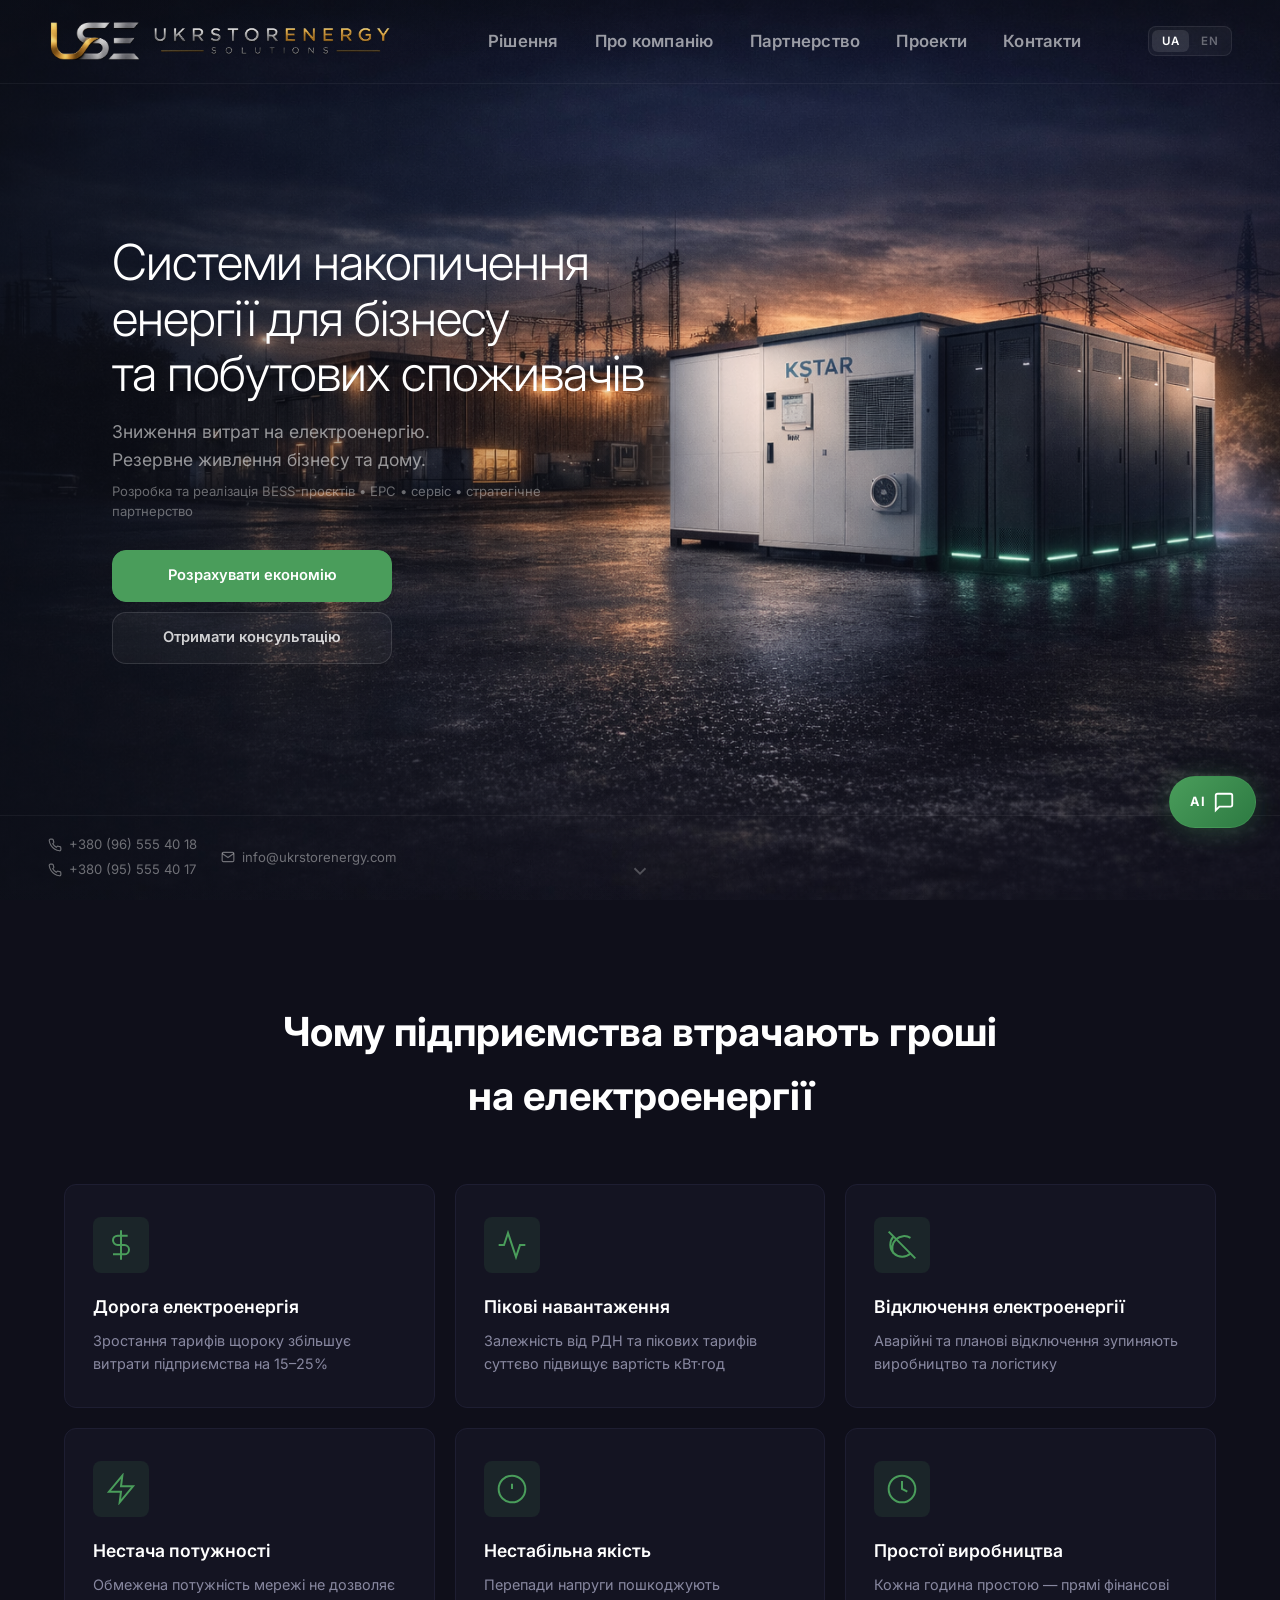
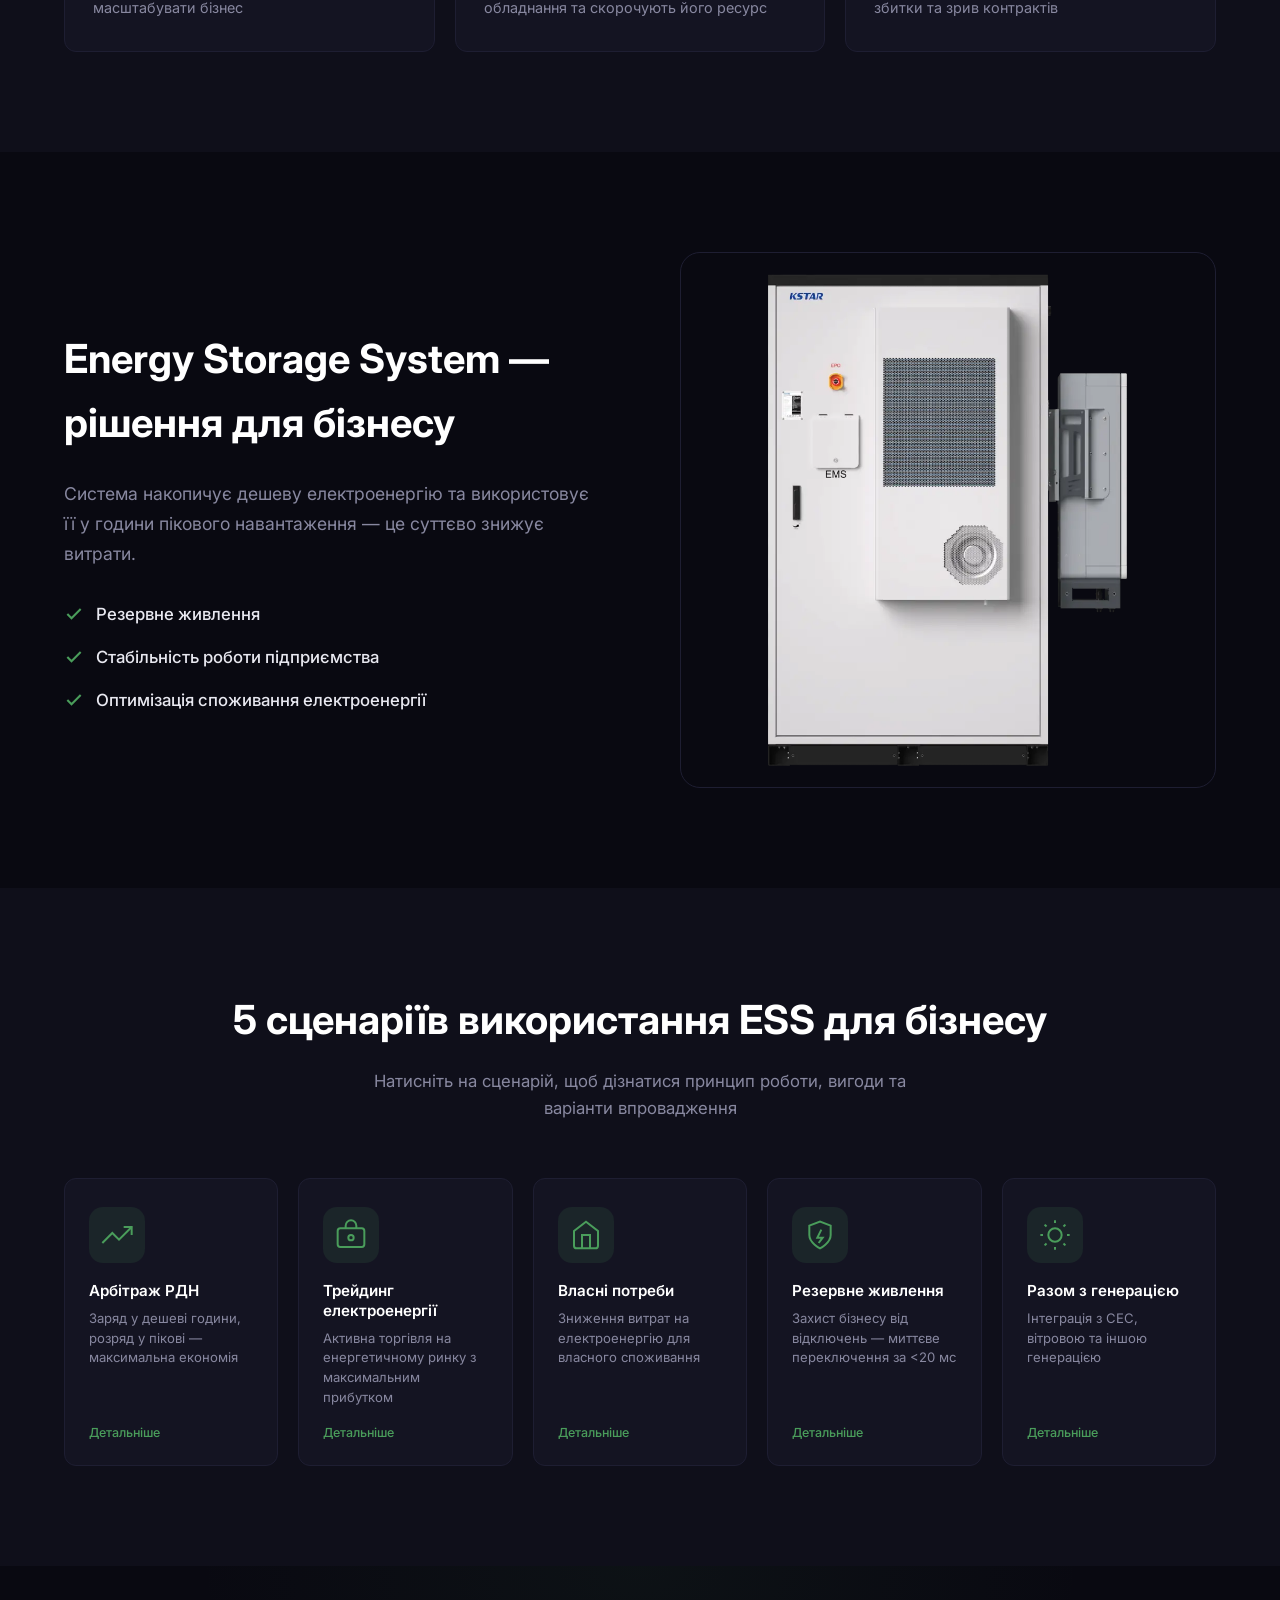
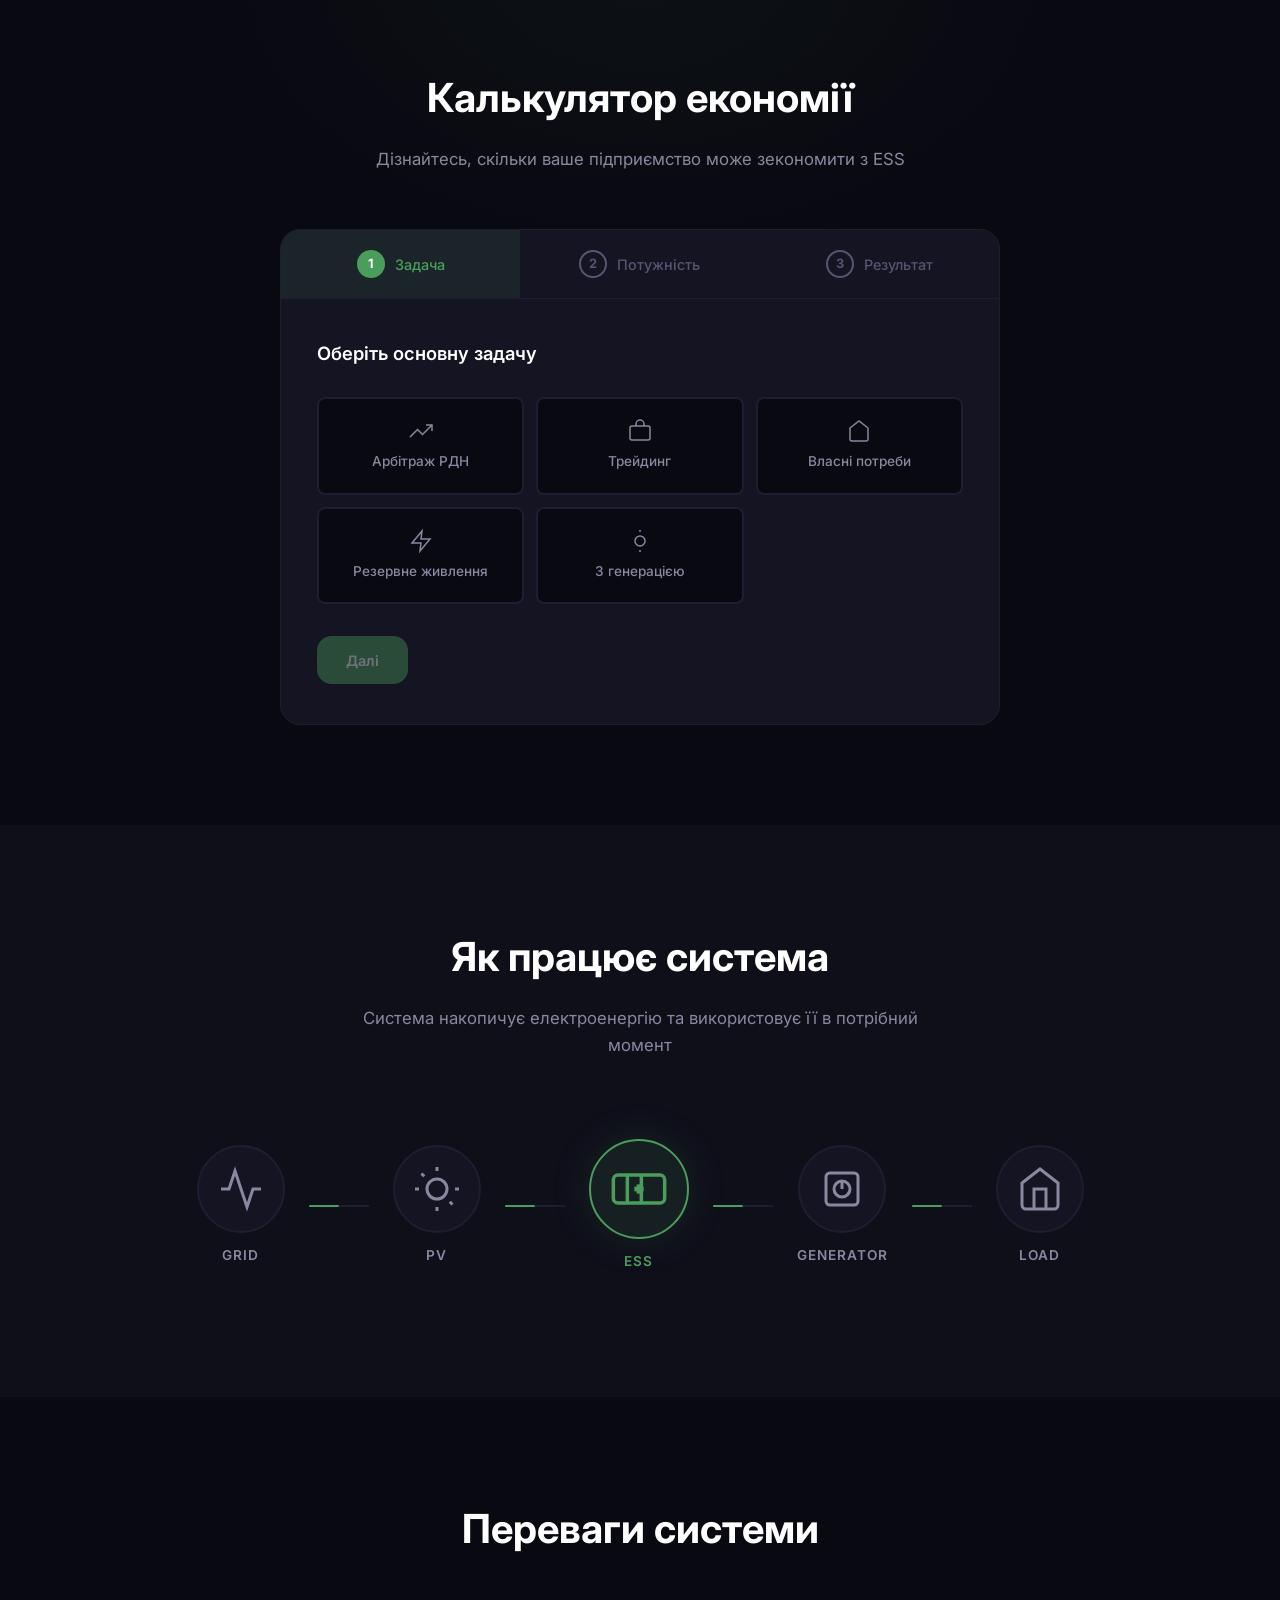
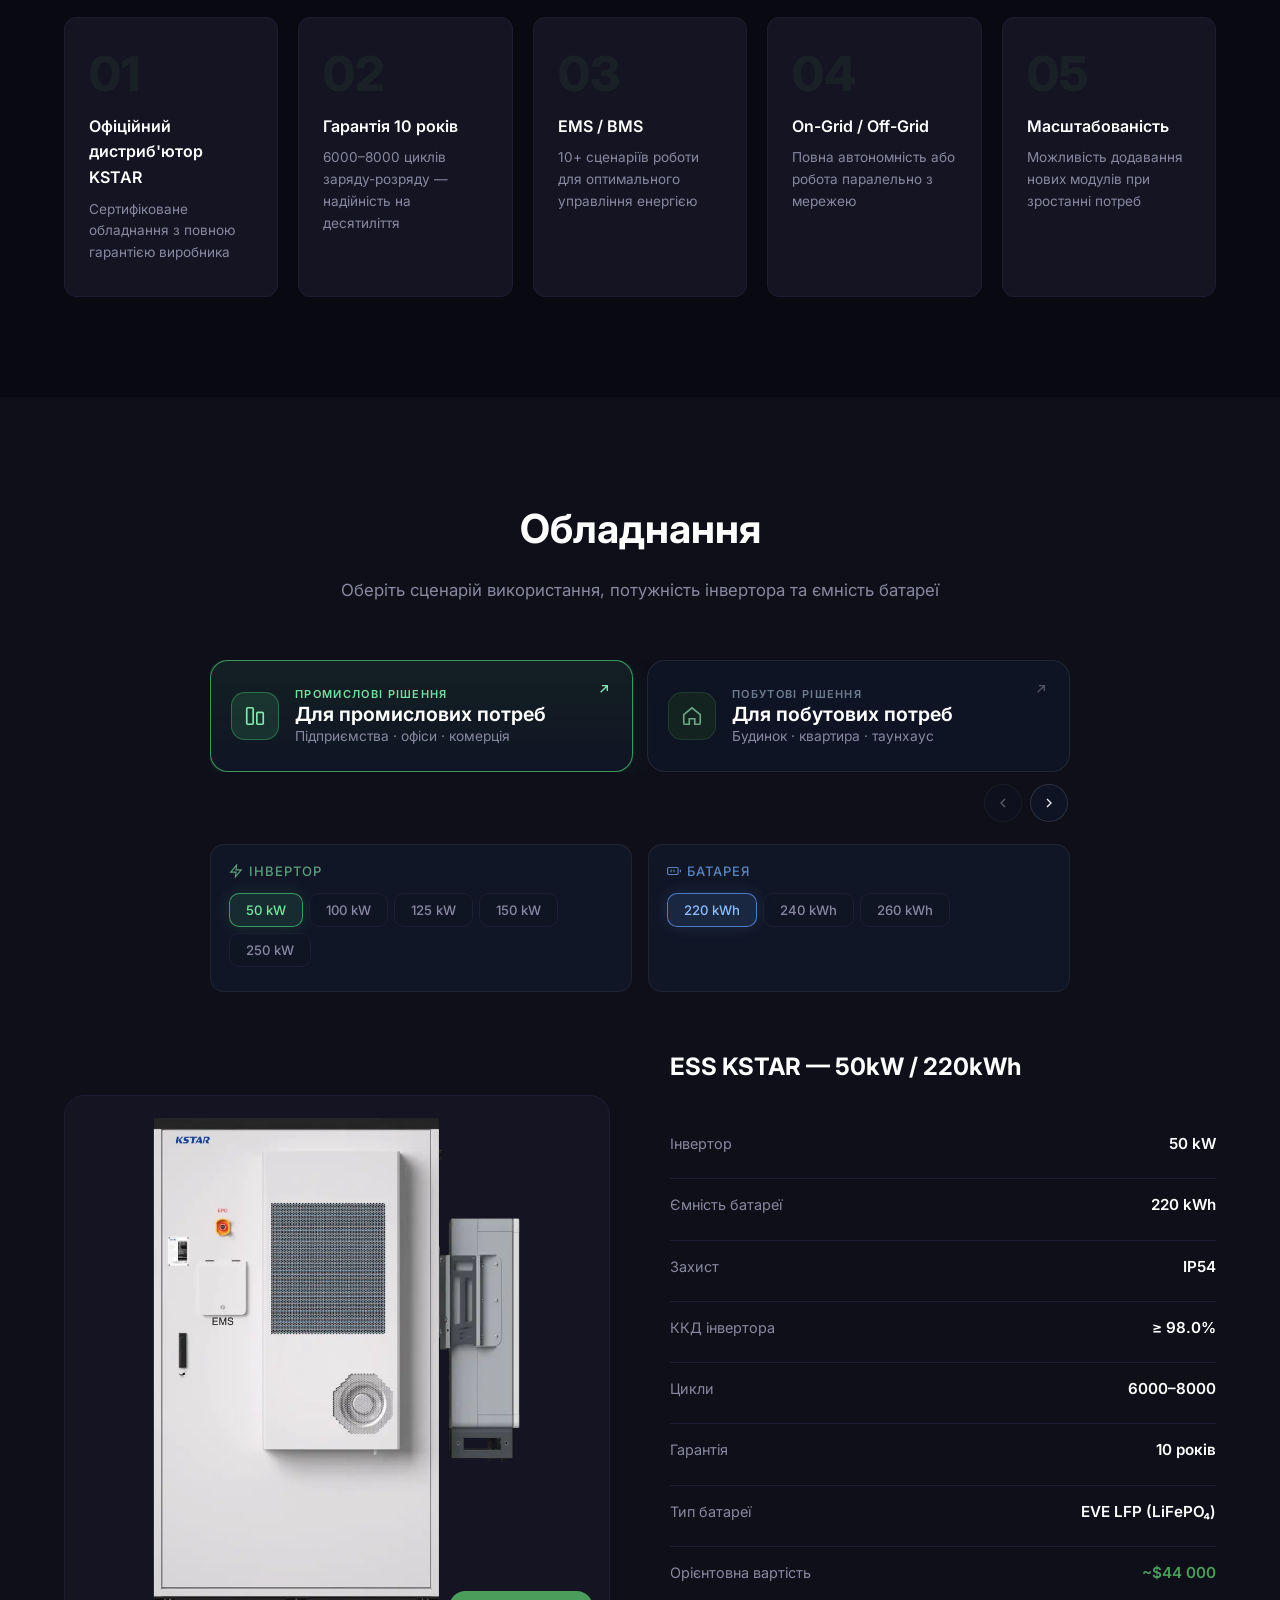
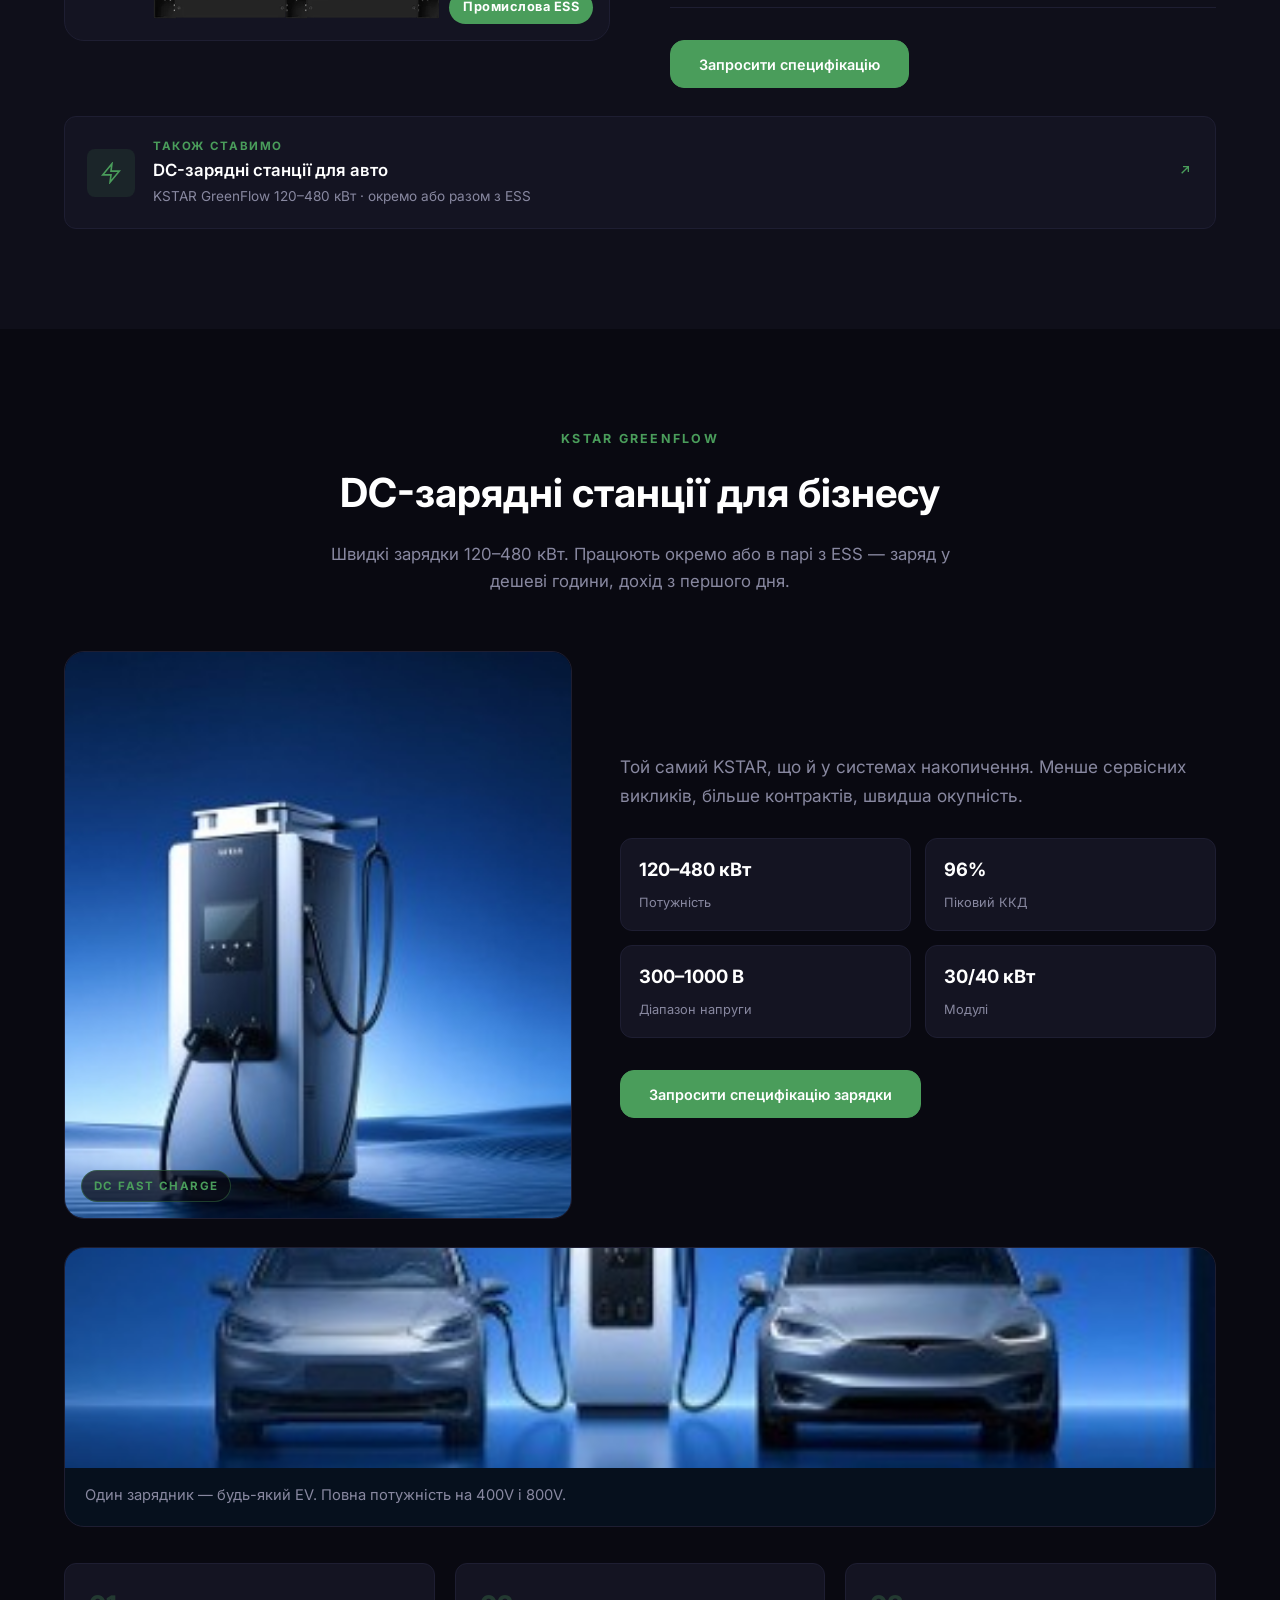
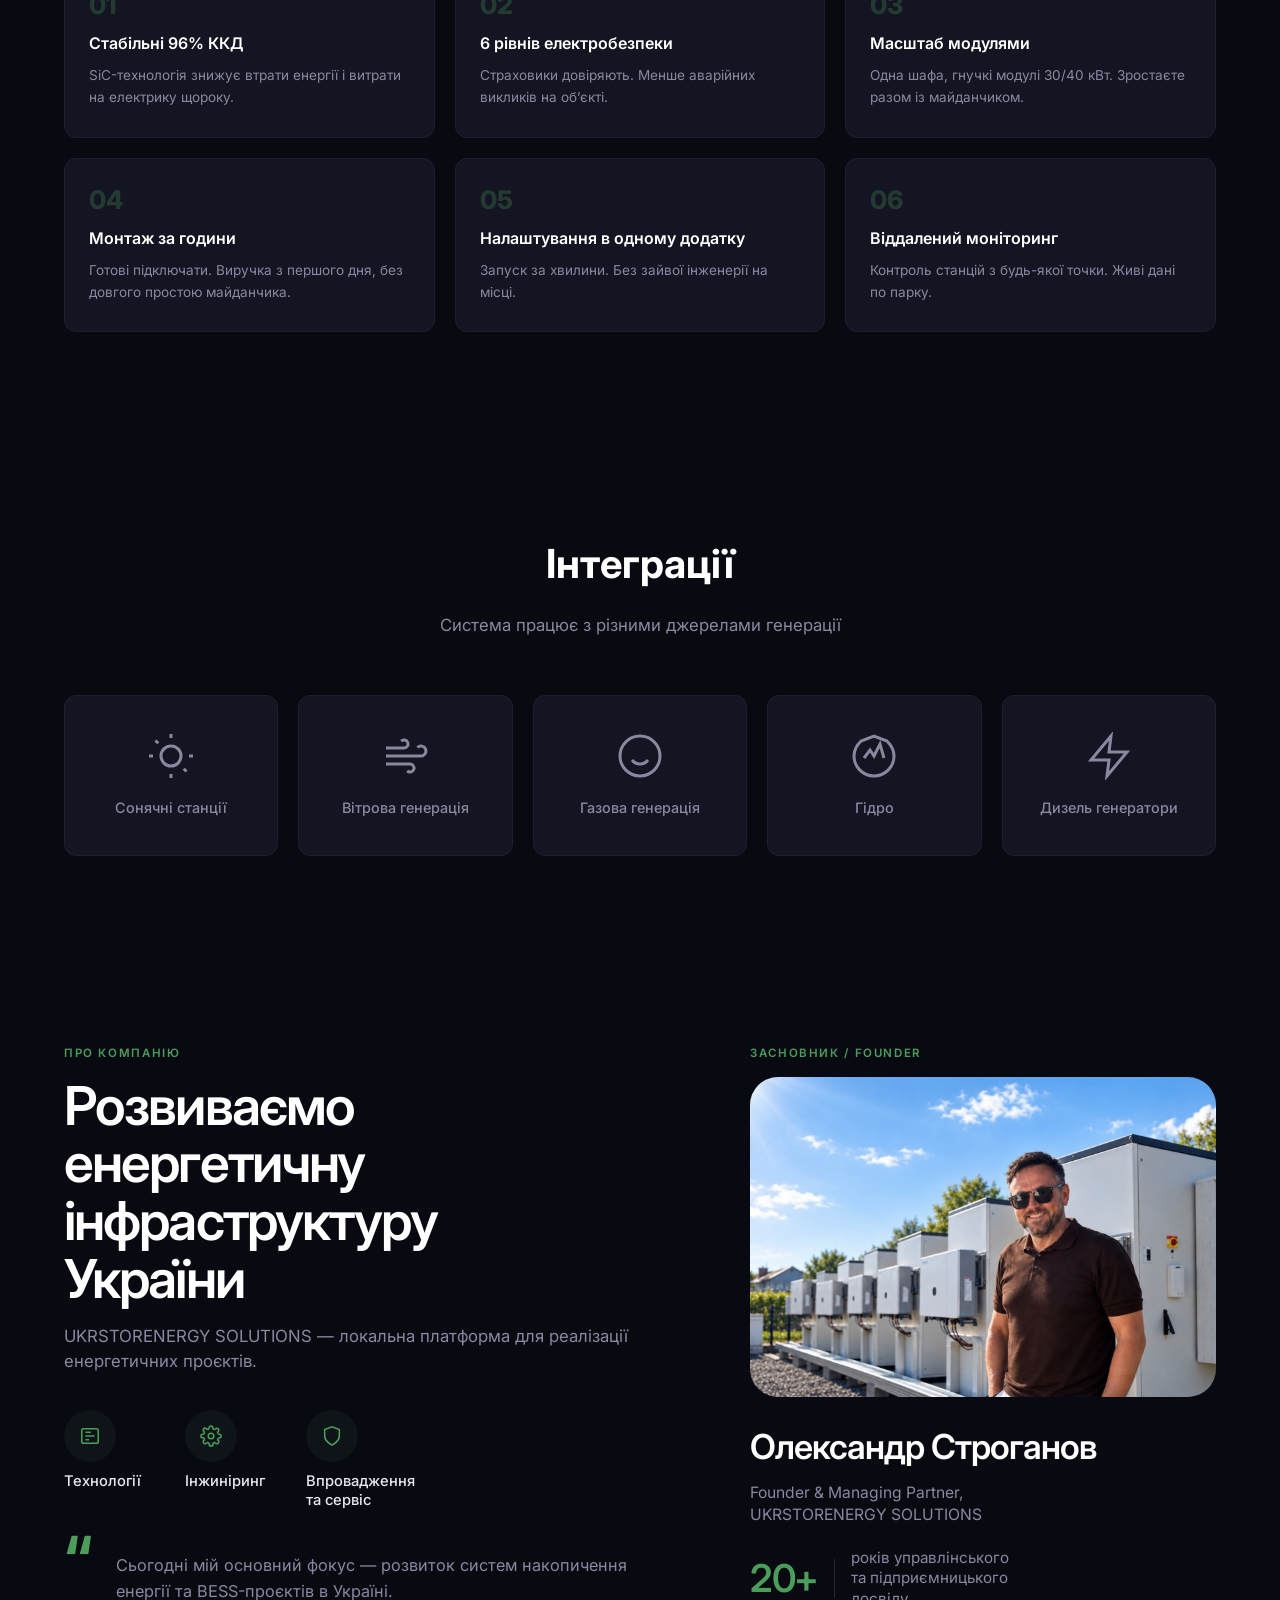
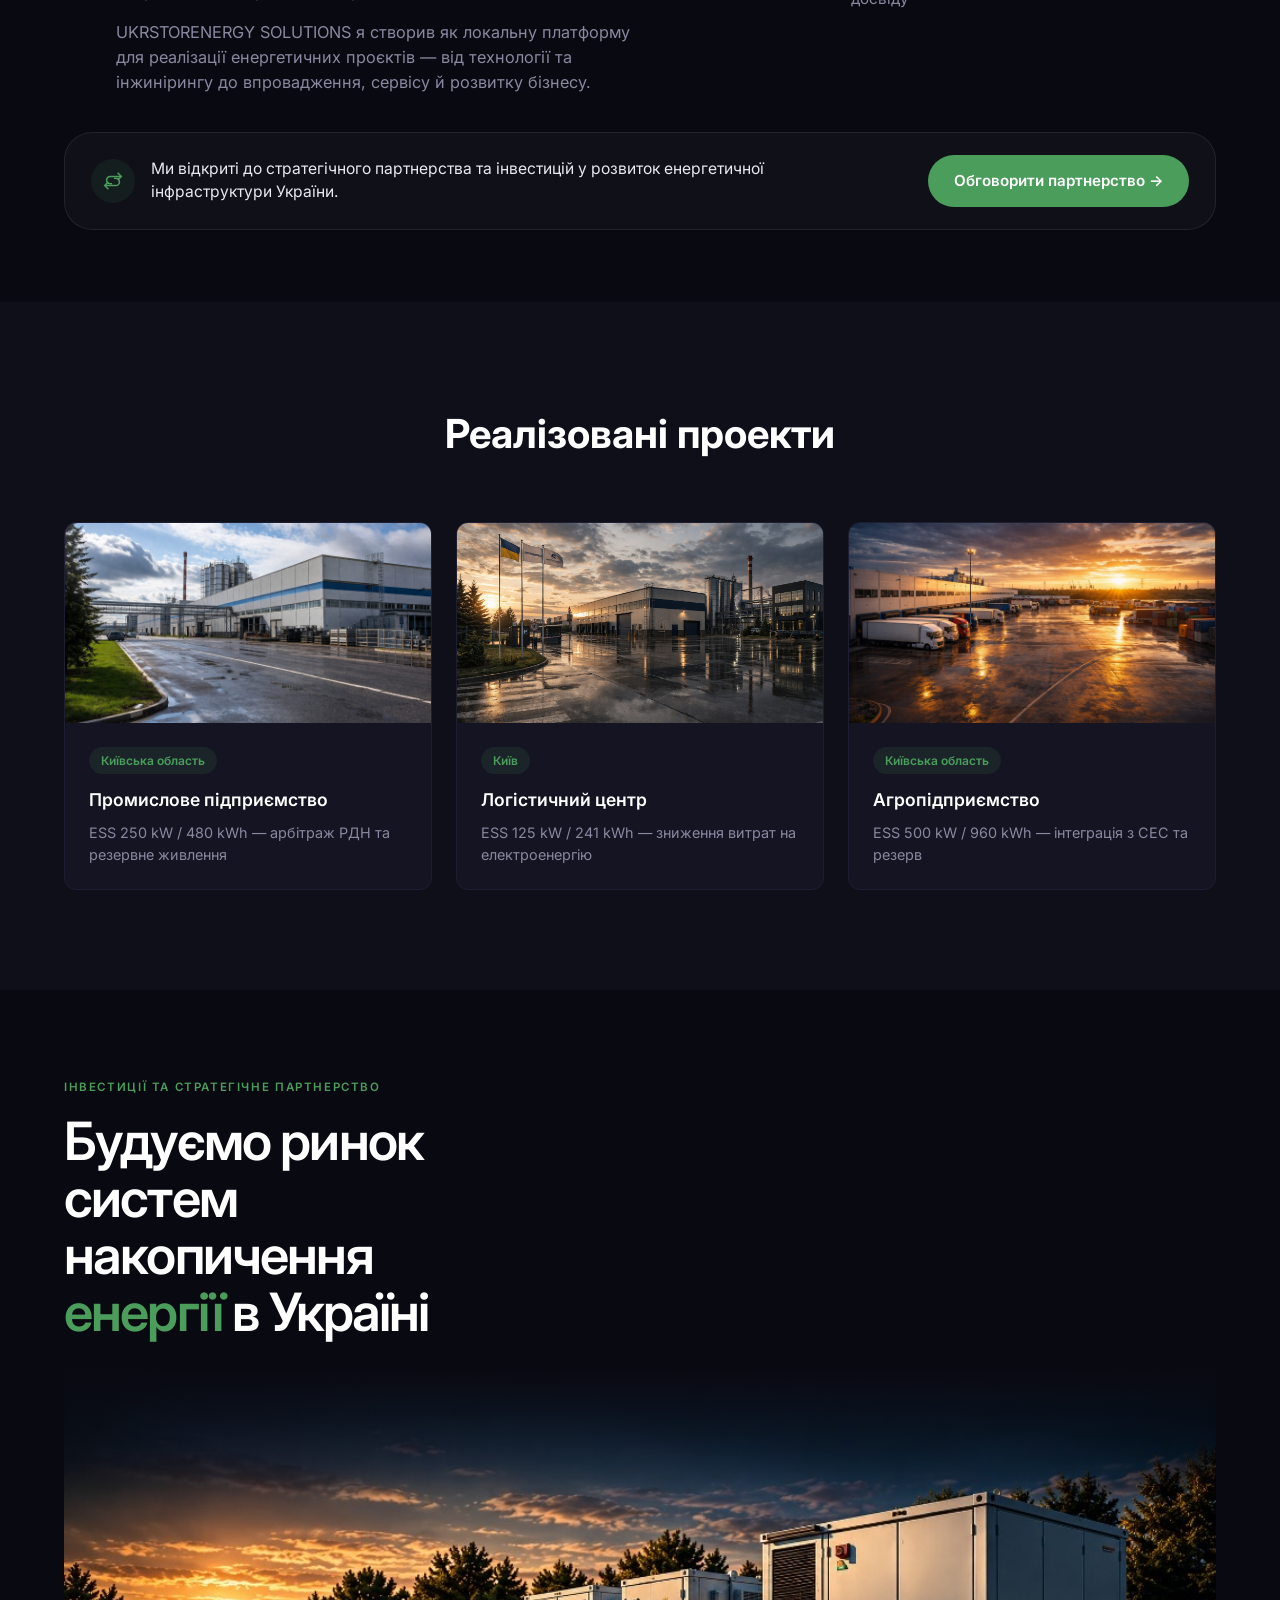
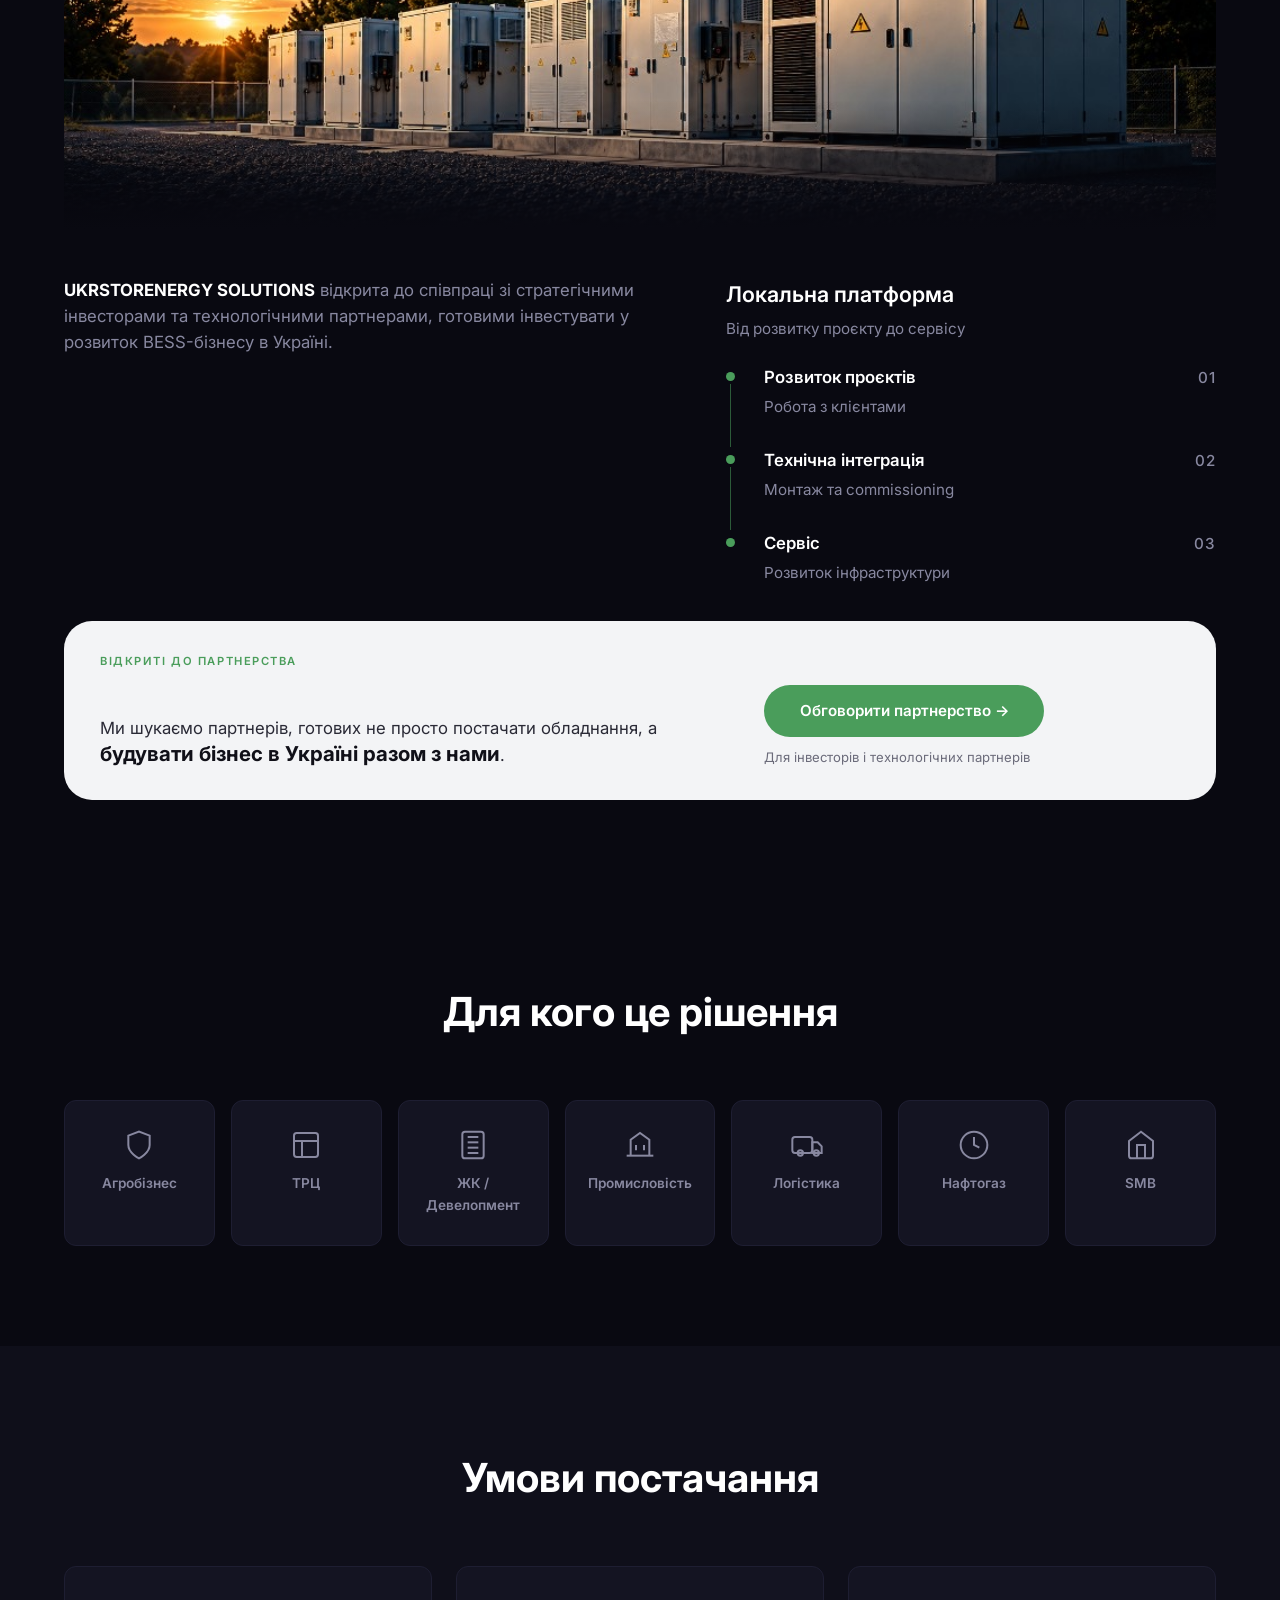
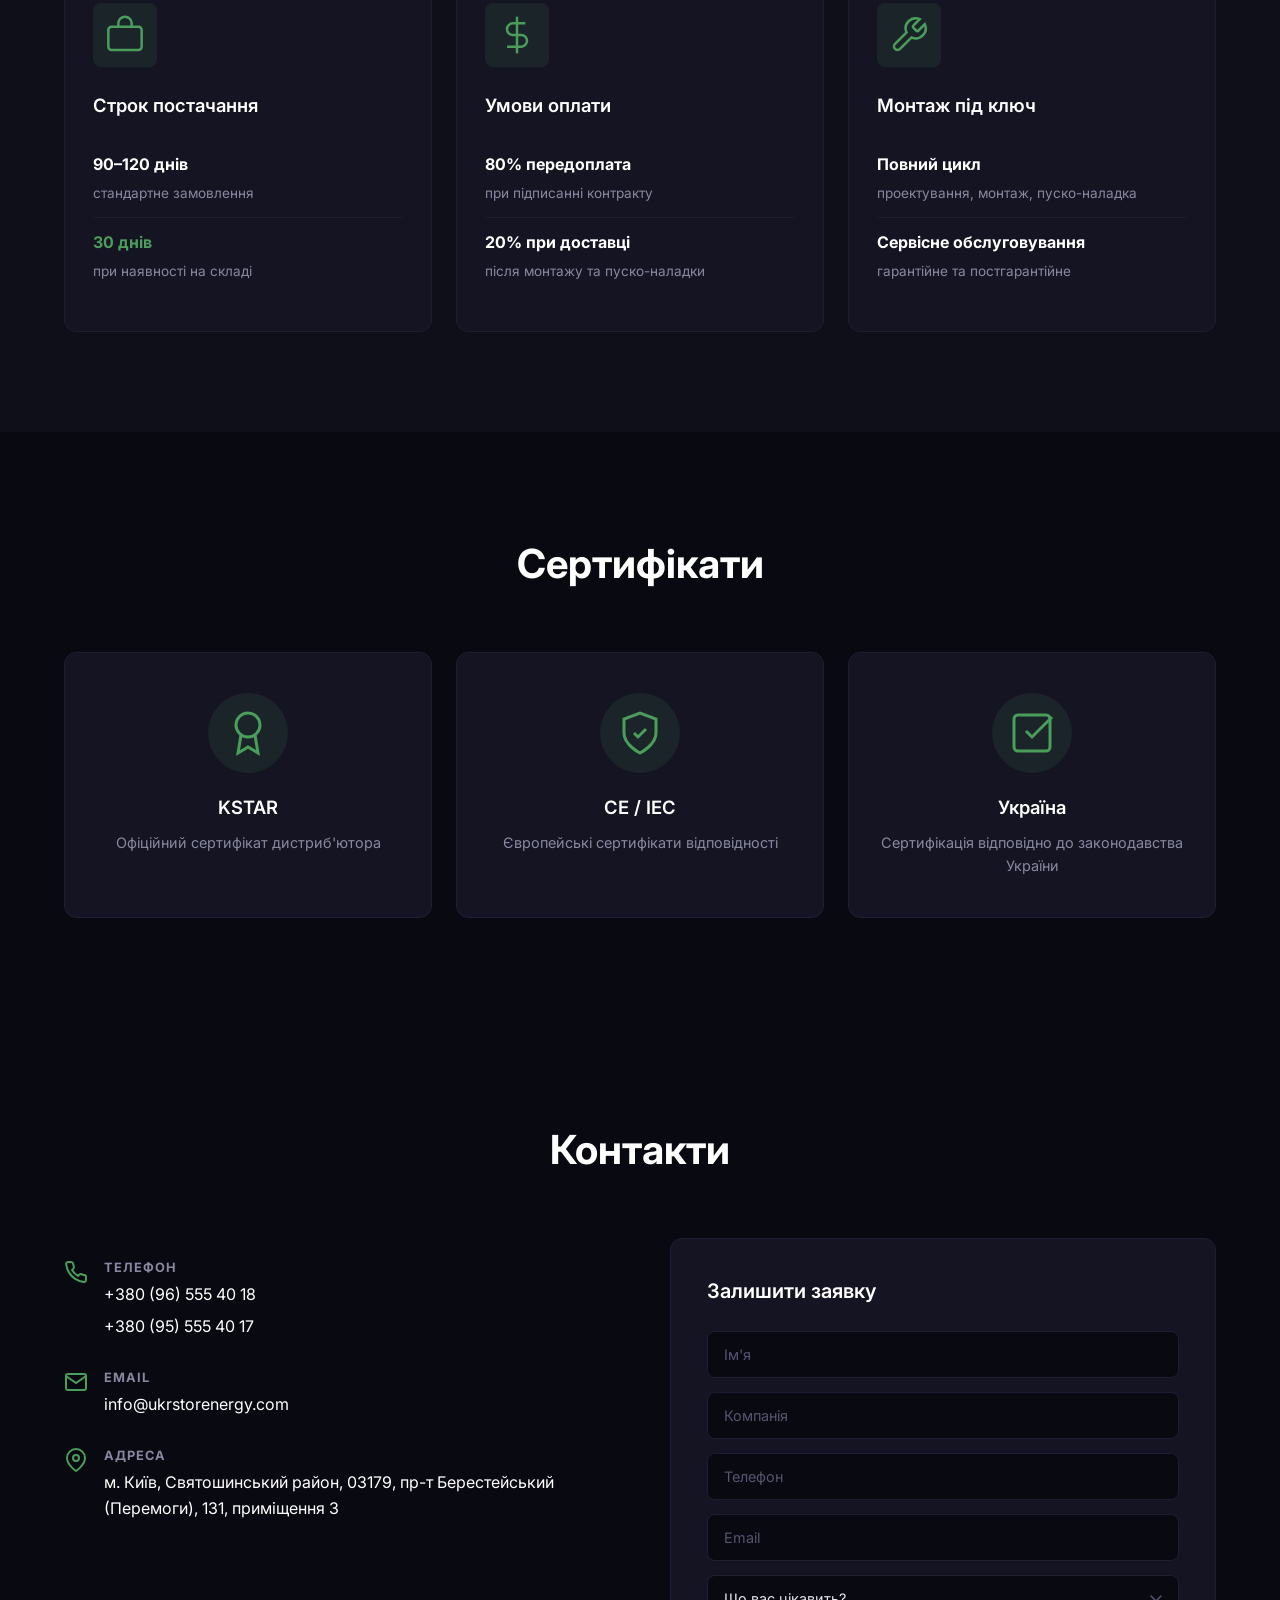
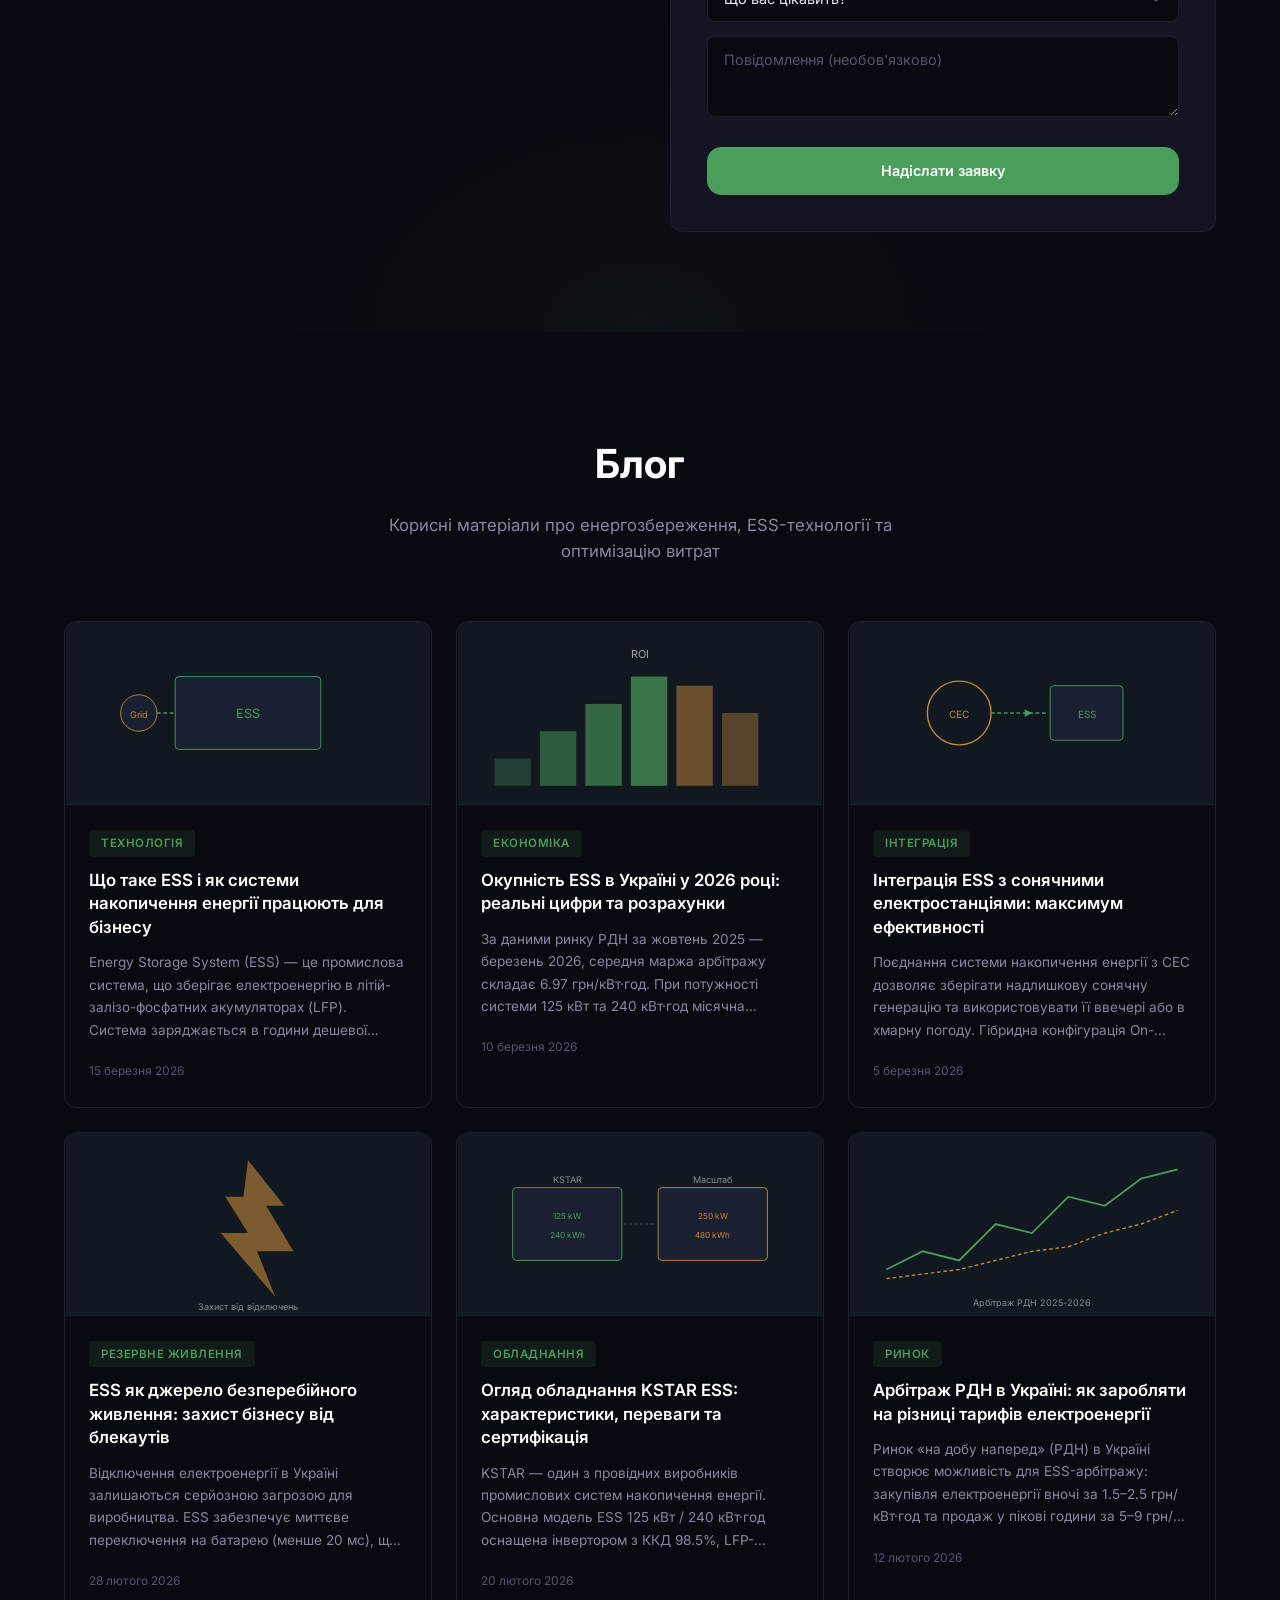
==== commit 548a80f4: "Add a compact hero capability line and put UKRSTORENERGY SOLUTIONS first in the footer" ====
--- a/index.html
+++ b/index.html
@@ -60,7 +60,7 @@
     <meta http-equiv="Cache-Control" content="no-cache, no-store, must-revalidate">
     <meta http-equiv="Pragma" content="no-cache">
     <link rel="preload" as="video" href="videos/hero-mobile-v3.mp4" media="(max-width: 768px)">
-    <link rel="stylesheet" href="css/app.m16.css">
+    <link rel="stylesheet" href="css/app.m16.css?v=17">
     <style>
     @media (max-width: 768px), (max-device-width: 500px) {
         .hero, .hero-page { min-height: 0 !important; height: auto !important; }
@@ -86,7 +86,8 @@
         .hero-audience, .hero-mobile-cta, .hero-links { display: flex !important; }
         .hero .fade-up { opacity: 1 !important; transform: none !important; }
         .hero__title { font-size: 30px !important; line-height: 1.16 !important; font-weight: 600 !important; margin: 22px 0 10px !important; }
-        .hero__subtitle { font-size: 16px !important; line-height: 1.45 !important; margin-bottom: 22px !important; }
+        .hero__subtitle { font-size: 16px !important; line-height: 1.45 !important; margin-bottom: 8px !important; }
+        .hero__line { font-size: 13px !important; line-height: 1.45 !important; color: rgba(255, 255, 255, 0.38) !important; margin: 0 0 18px !important; max-width: none !important; }
         .hero-page__scroll { display: none !important; }
         .site-notify { display: none !important; }
         .pain.section { padding: 20px 0 48px !important; }
@@ -495,6 +496,7 @@
                 </div>
                 <h1 class="hero__title fade-up" data-i18n="heroTitle">Системи накопичення<br>енергії для бізнесу<br>та побутових споживачів</h1>
                 <p class="hero__subtitle fade-up" data-i18n="heroSubtitle">Зниження витрат на електроенергію.<br>Резервне живлення бізнесу та дому.</p>
+                <p class="hero__line fade-up" data-i18n="heroLine">Розробка та реалізація BESS-проєктів • EPC • сервіс • стратегічне партнерство</p>
                 <div class="hero__actions hero__actions--desktop fade-up">
                     <a href="#calculator" class="btn btn--accent btn--lg" data-i18n="heroBtn1">Розрахувати економію</a>
                     <a href="#contacts" class="btn btn--ghost btn--lg" data-i18n="heroBtn2">Отримати консультацію</a>
@@ -1720,7 +1722,12 @@
                 <img class="logo__mark" src="images/logo-mark.png" alt="UKRSTORENERGY Solutions" width="512" height="234">
                 <img class="logo__wordmark" src="images/ukrstorenergy-solutions-wordmark.webp" alt="" width="1601" height="210" aria-hidden="true">
             </a>
-            <p data-i18n="footerDesc">Офіційний дистриб'ютор KSTAR в Україні.<br>Системи накопичення енергії та зарядні станції для бізнесу.</p>
+            <div class="footer__about">
+                <p class="footer__name" data-i18n="footerName">UKRSTORENERGY SOLUTIONS</p>
+                <p class="footer__desc" data-i18n="footerDesc">Українська компанія з розробки та реалізації систем накопичення енергії.</p>
+                <p class="footer__scope" data-i18n="footerScope">BESS • ESS • EPC • Service &amp; O&amp;M • Project Development</p>
+                <p class="footer__partner" data-i18n="footerPartner">Офіційний дистриб’ютор KSTAR в Україні</p>
+            </div>
         </div>
         <div class="footer__nav">
             <a href="#equipment" data-i18n="navSolutions">Рішення</a>
@@ -1747,6 +1754,6 @@
 </footer>
 
 <script src="js/equipment-data.js"></script>
-<script src="js/app.m16.js"></script>
+<script src="js/app.m16.js?v=17"></script>
 </body>
 </html>
--- a/css/app.m16.css
+++ b/css/app.m16.css
@@ -564,7 +564,16 @@
     font-size: clamp(0.92rem, 1.4vw, 1.1rem);
     line-height: 1.6;
     color: rgba(255, 255, 255, 0.55);
-    margin-bottom: 28px;
+    margin-bottom: 8px;
+}
+
+.hero__line {
+    font-size: 0.82rem;
+    line-height: 1.5;
+    color: rgba(255, 255, 255, 0.38);
+    margin: 0 0 28px;
+    max-width: 34em;
+    overflow-wrap: break-word;
 }
 
 .hero__actions {
@@ -2784,11 +2793,38 @@
     padding-bottom: 40px;
 }
 
-.footer__brand p {
+.footer__about {
     margin-top: 16px;
+    display: flex;
+    flex-direction: column;
+    gap: 6px;
+    max-width: 28rem;
+}
+
+.footer__name {
+    font-size: 0.95rem;
+    font-weight: 600;
+    letter-spacing: 0.01em;
+    color: var(--white);
+    line-height: 1.4;
+}
+
+.footer__desc {
     font-size: 0.9rem;
     color: var(--text-muted);
-    line-height: 1.6;
+    line-height: 1.55;
+}
+
+.footer__scope {
+    font-size: 0.8rem;
+    color: var(--text-dim);
+    line-height: 1.5;
+}
+
+.footer__partner {
+    font-size: 0.85rem;
+    color: var(--text-muted);
+    line-height: 1.5;
 }
 
 .footer__nav {
@@ -3093,7 +3129,15 @@
         font-size: 16px;
         line-height: 1.45;
         color: rgba(255, 255, 255, 0.52);
-        margin-bottom: 22px;
+        margin-bottom: 8px;
+    }
+
+    .hero__line {
+        font-size: 13px;
+        line-height: 1.45;
+        color: rgba(255, 255, 255, 0.38);
+        margin: 0 0 18px;
+        max-width: none;
     }
 
     .hero-mobile-cta {
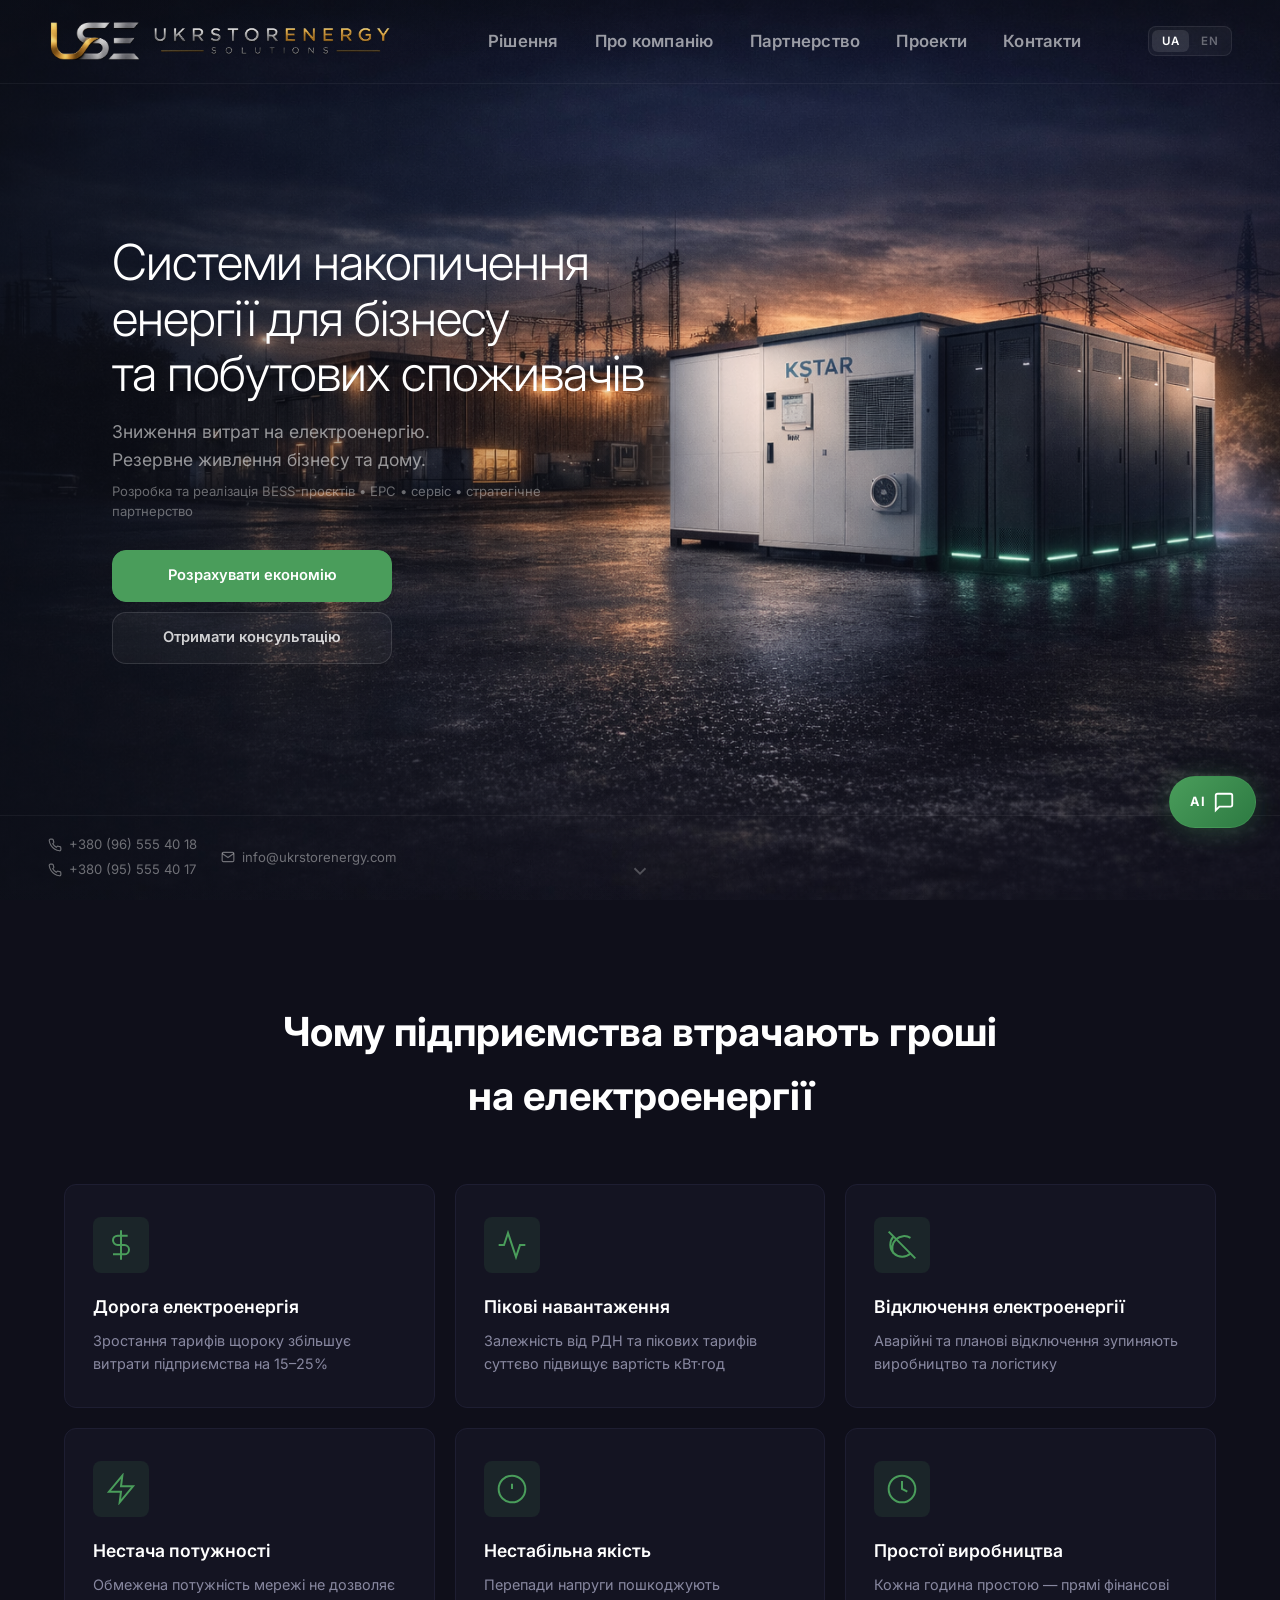
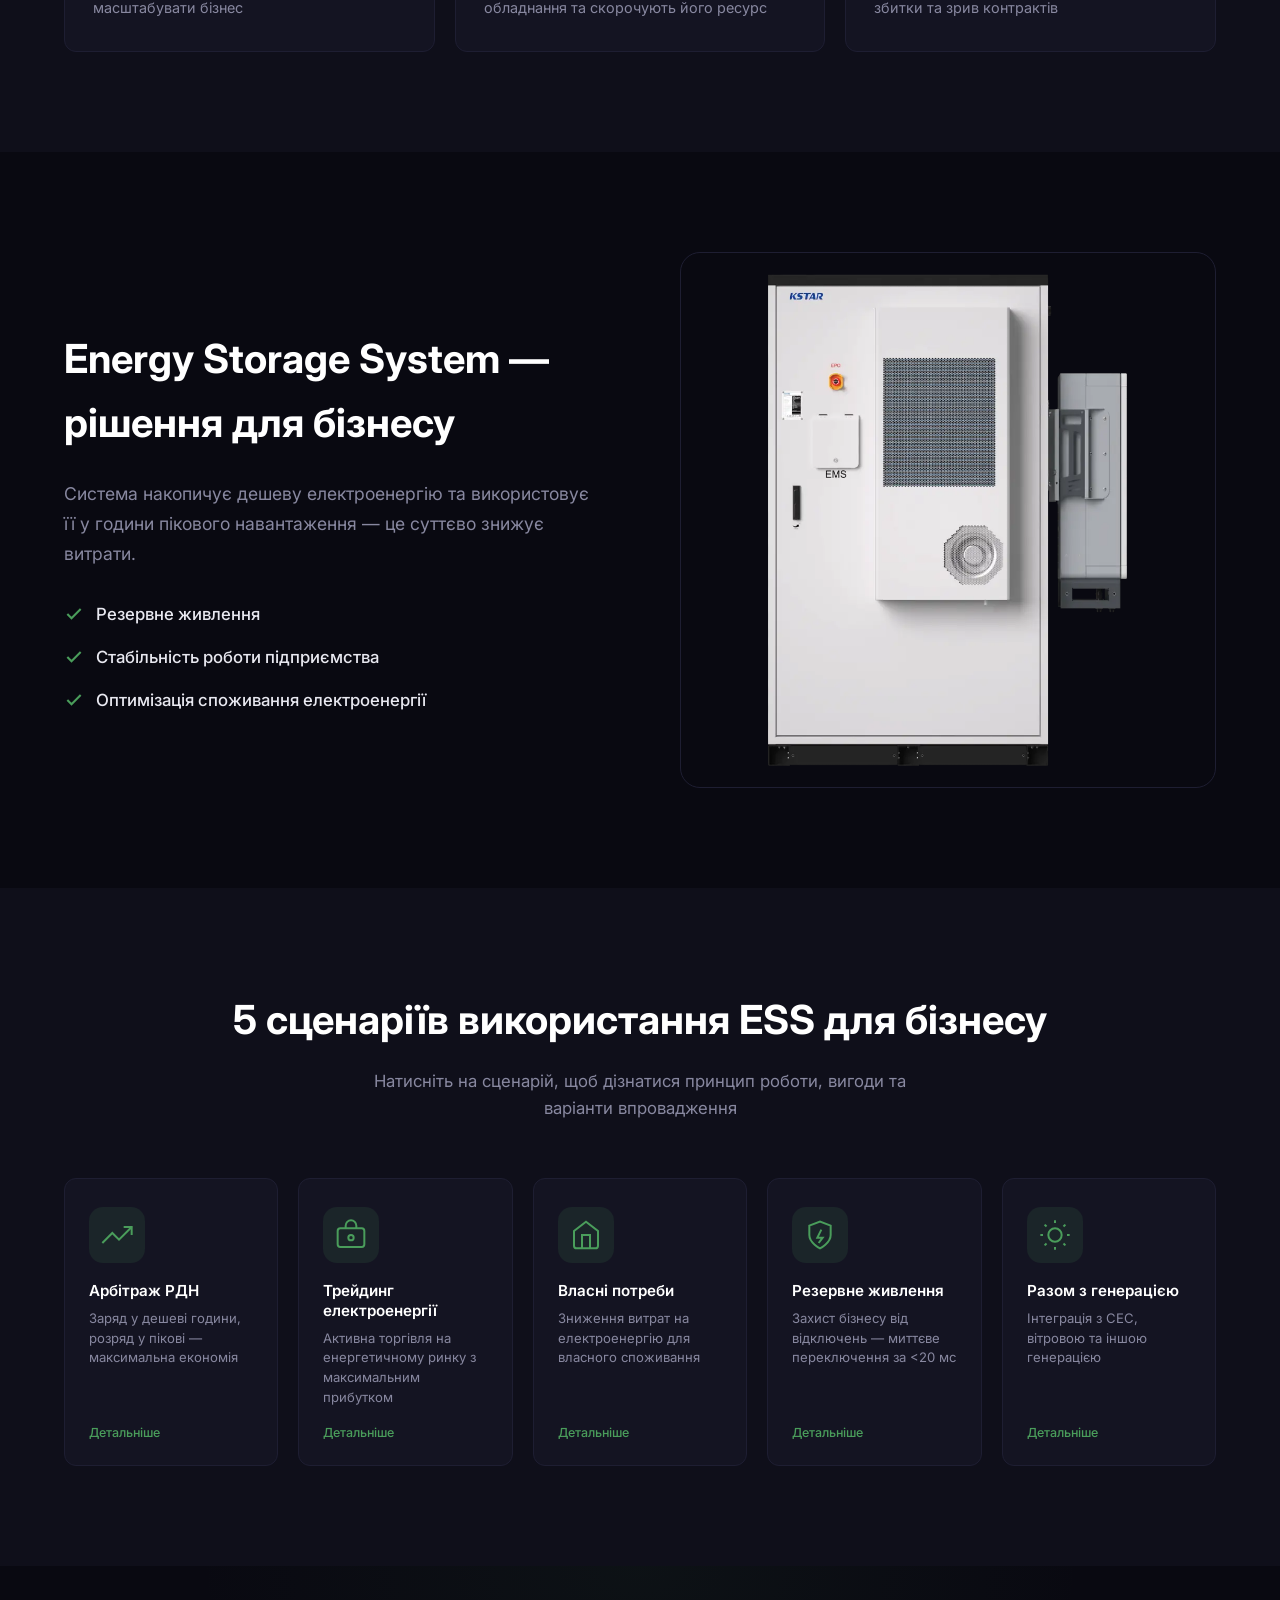
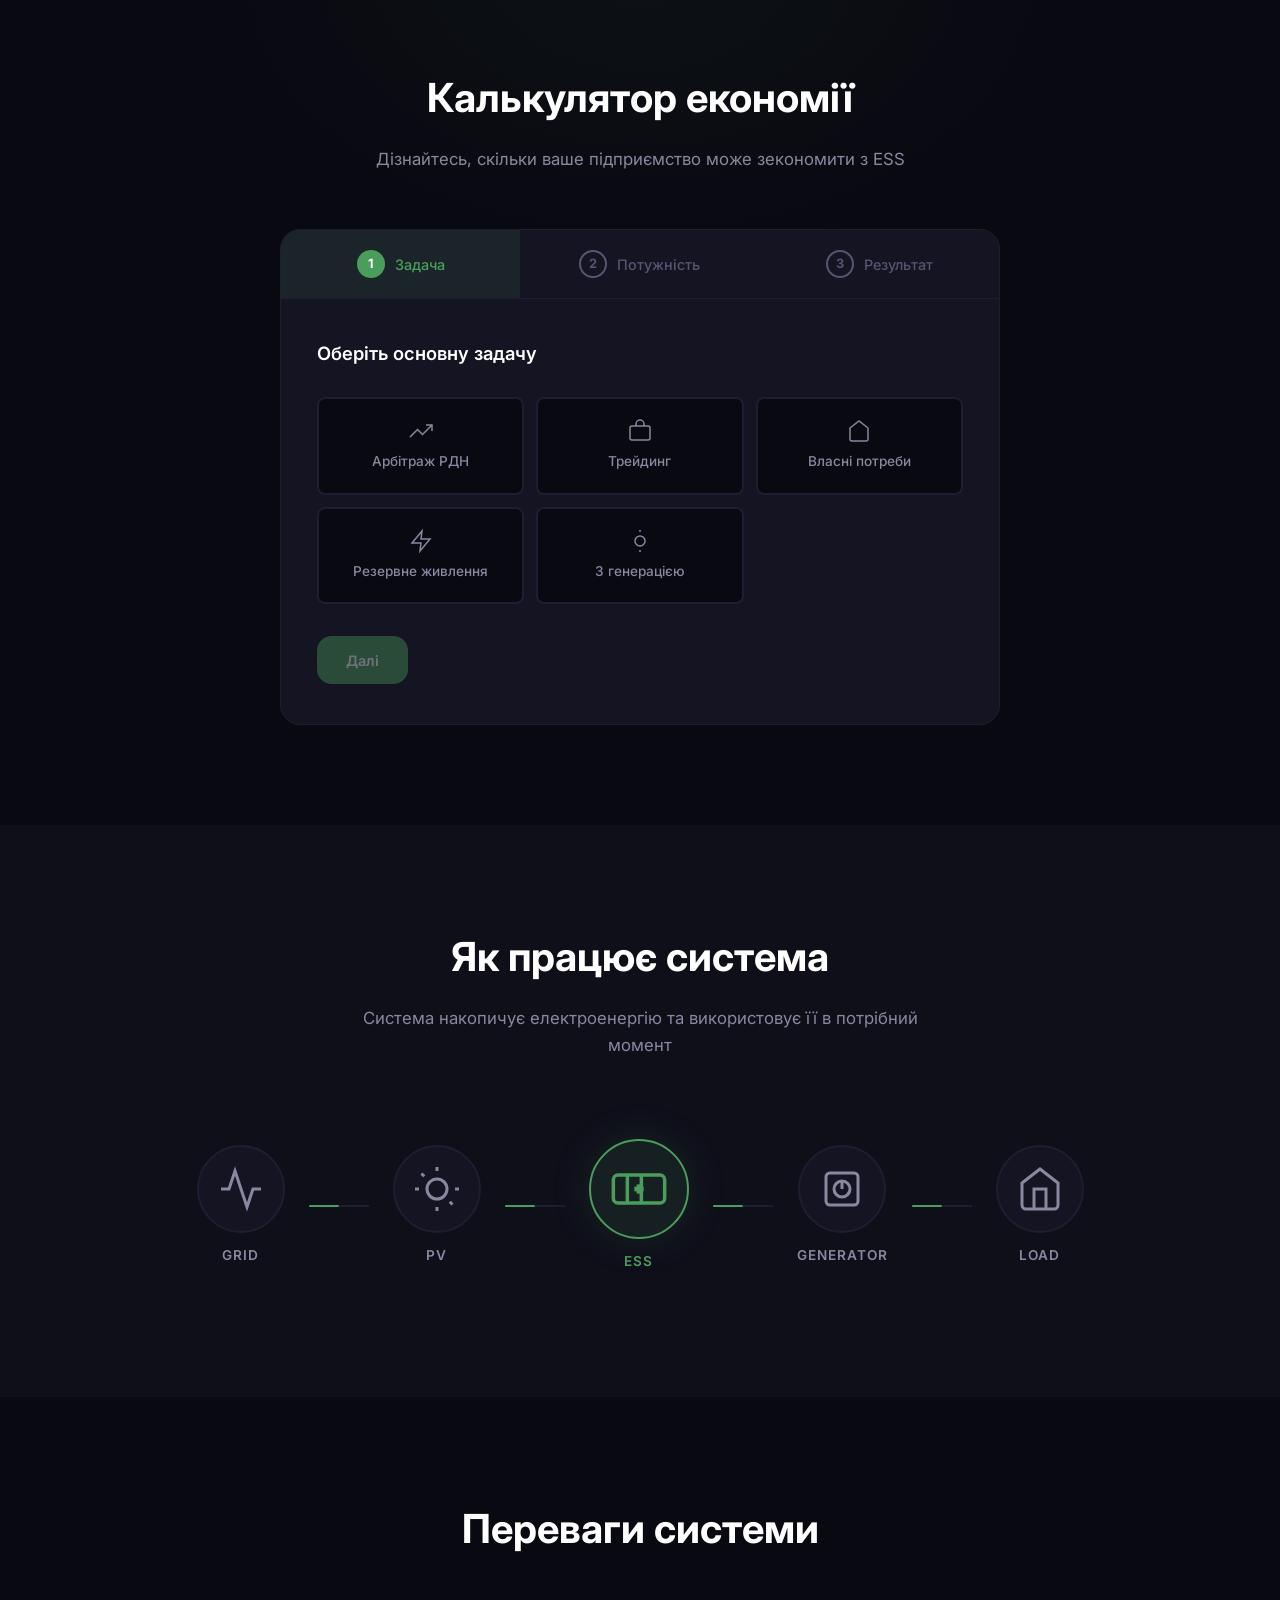
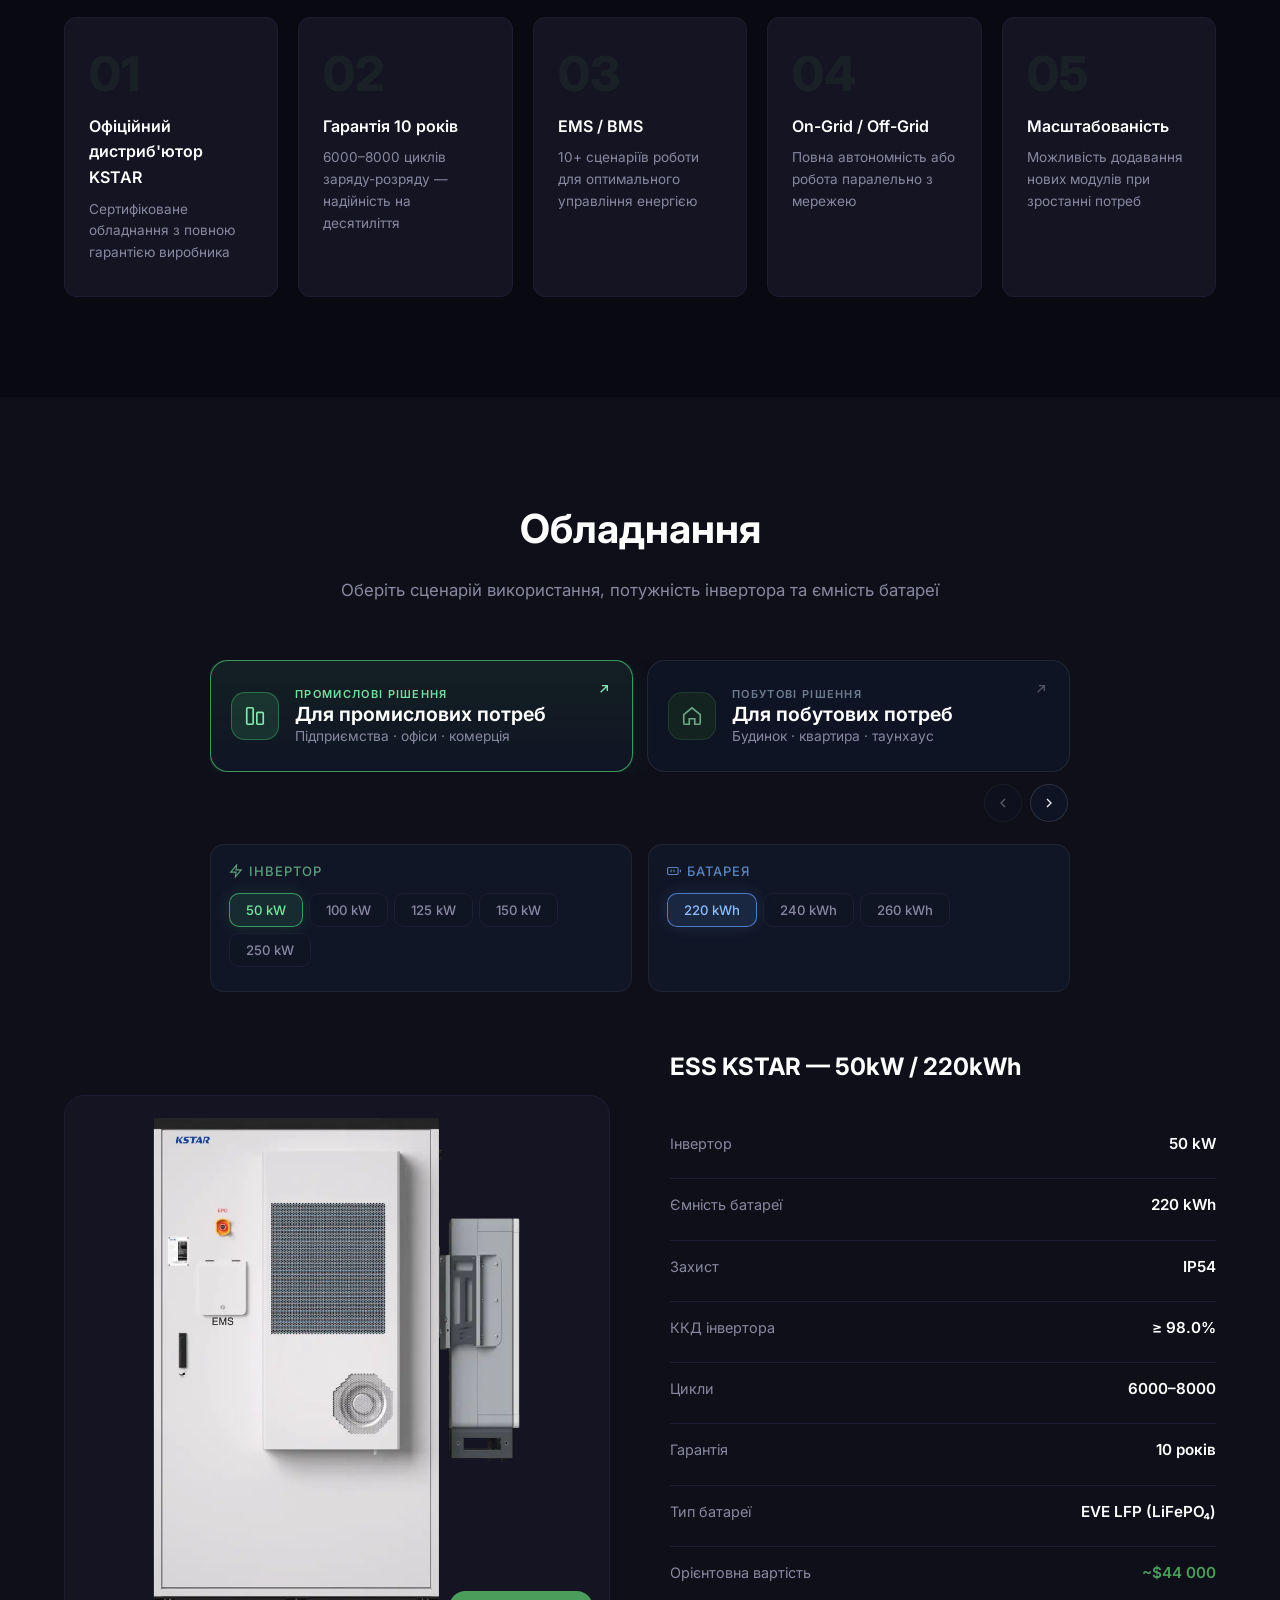
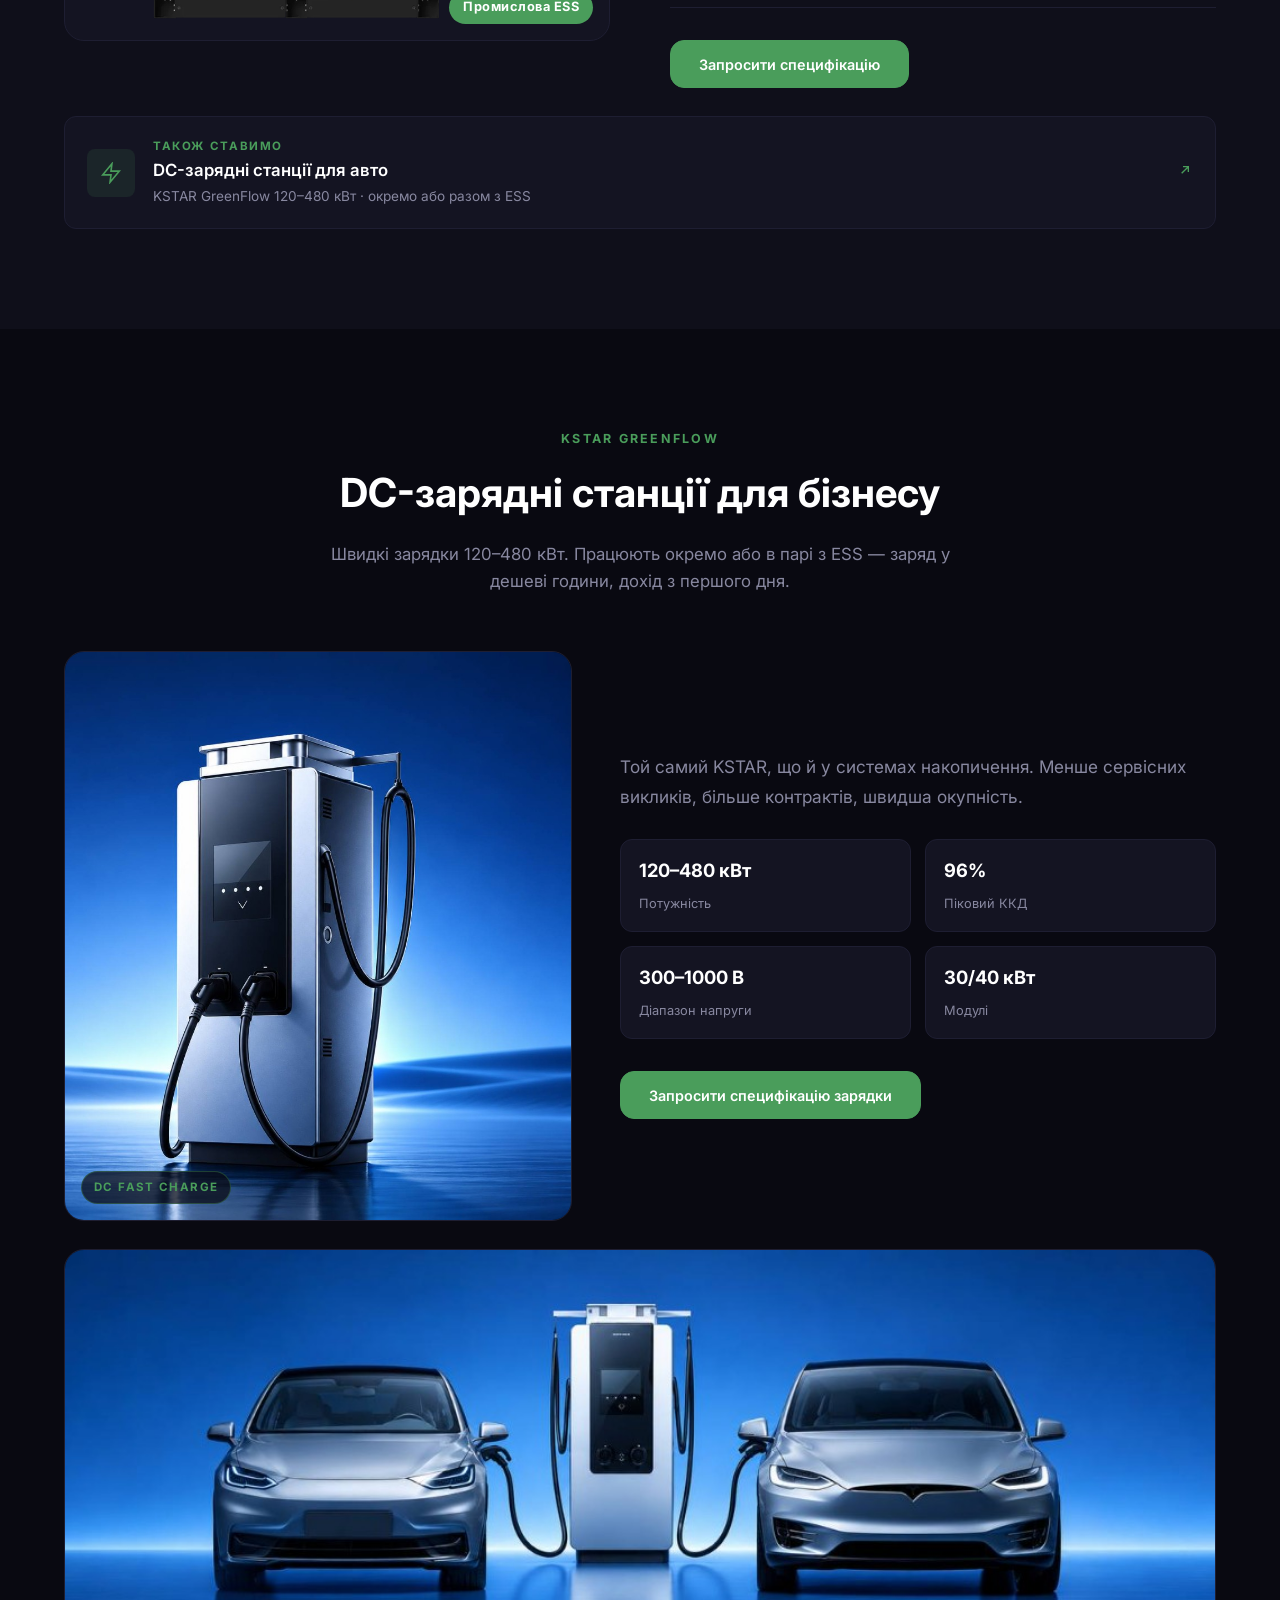
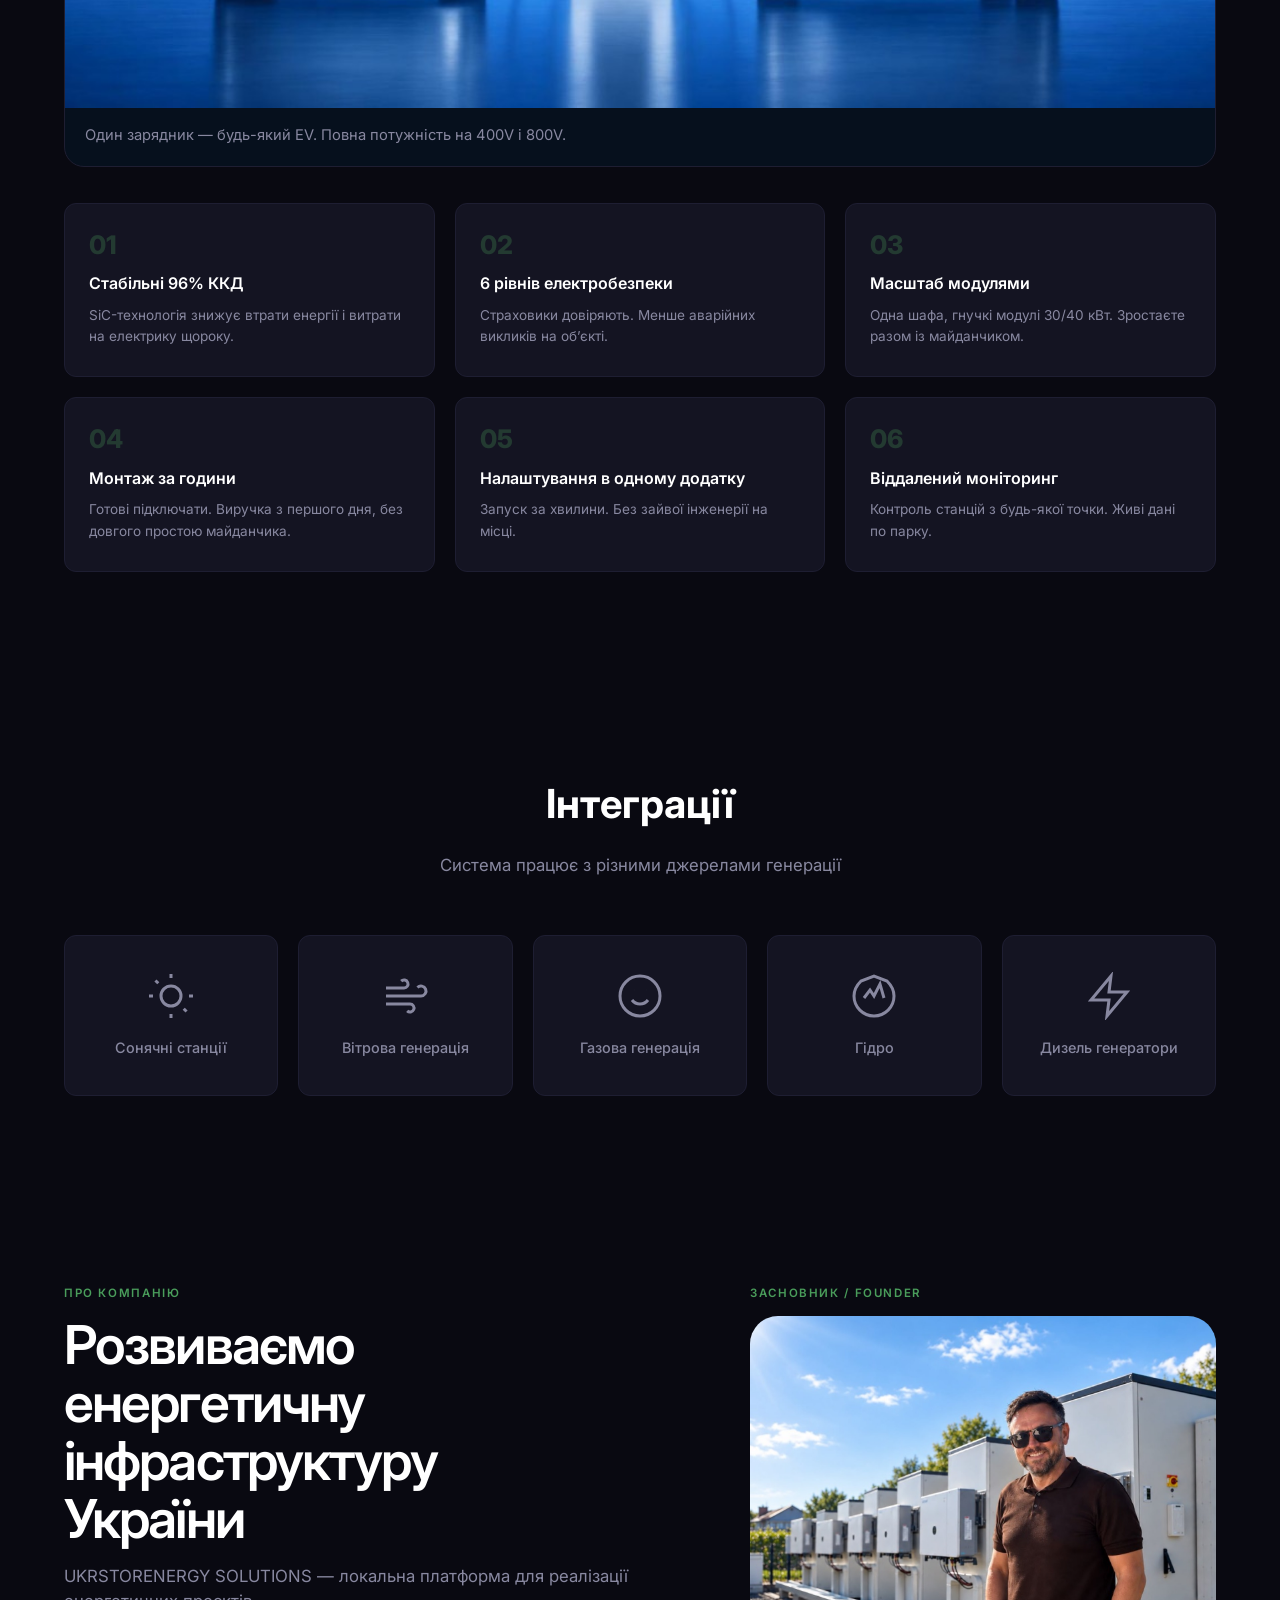
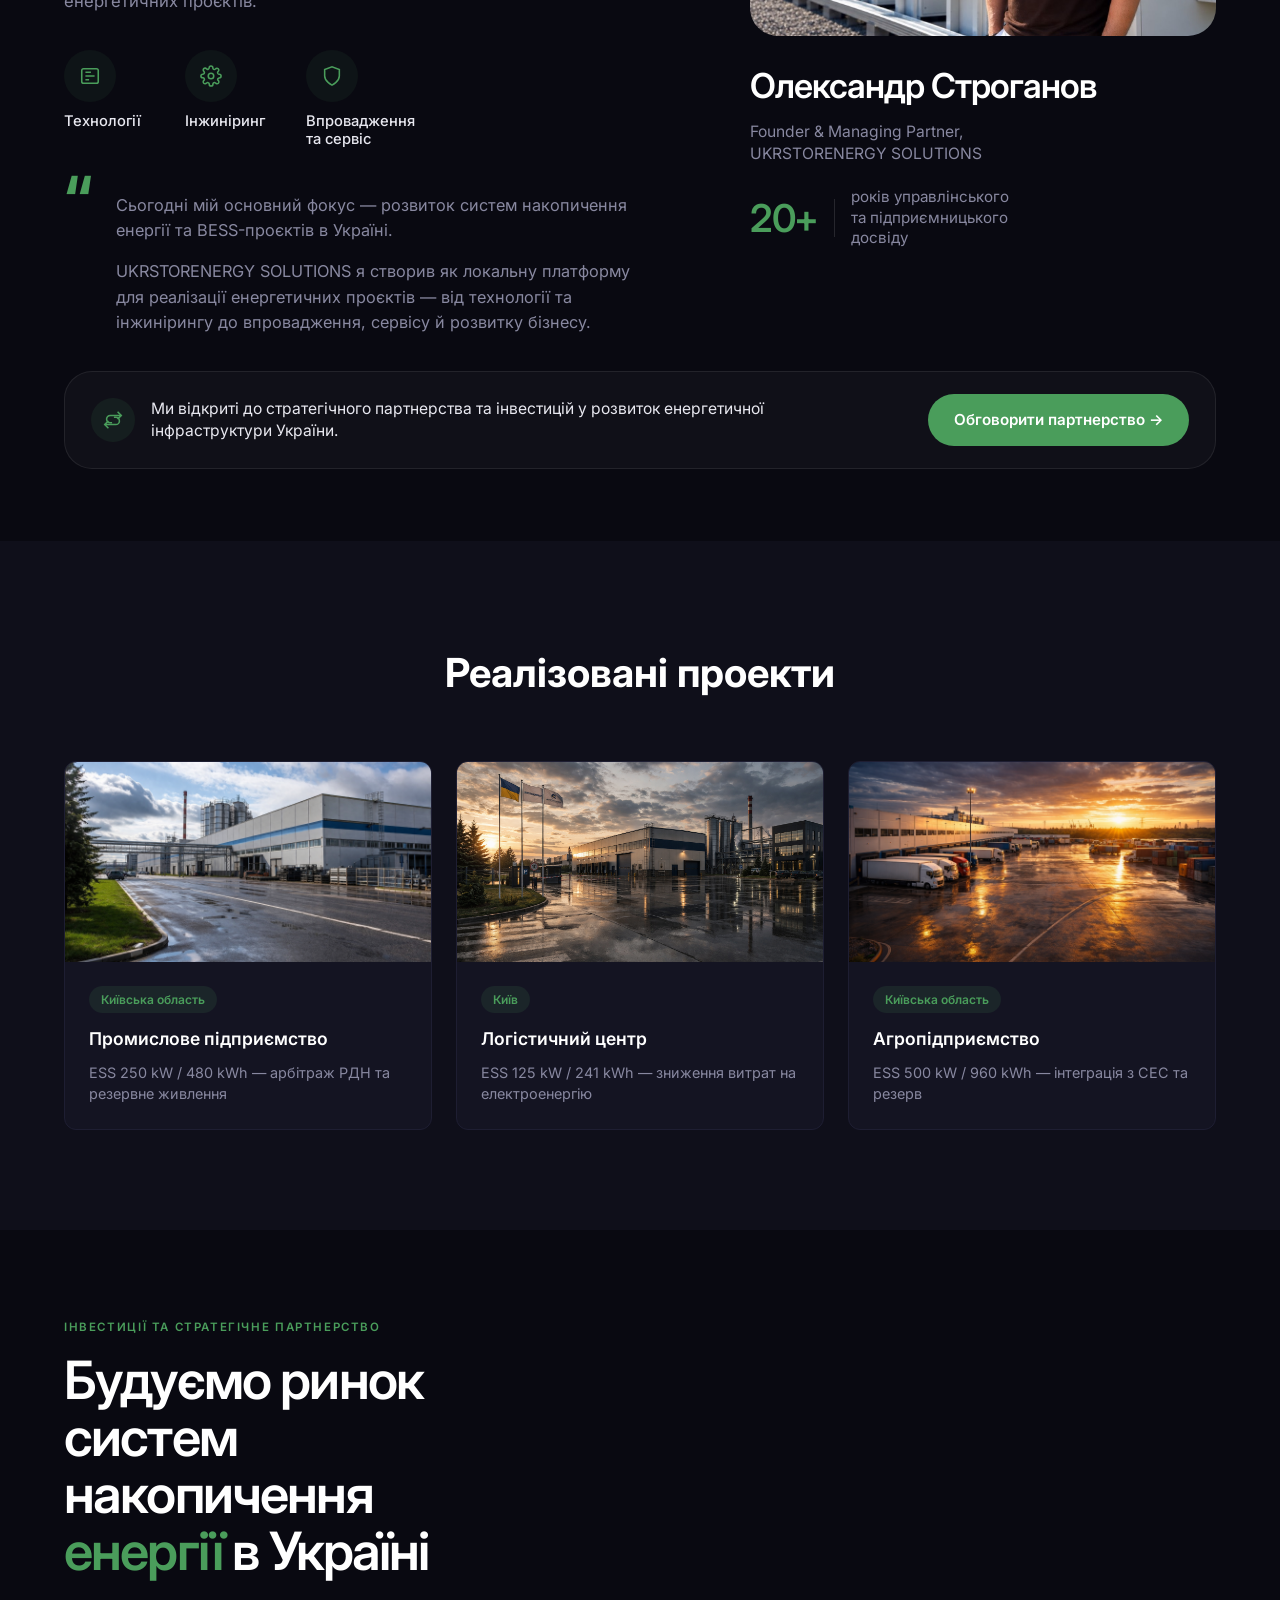
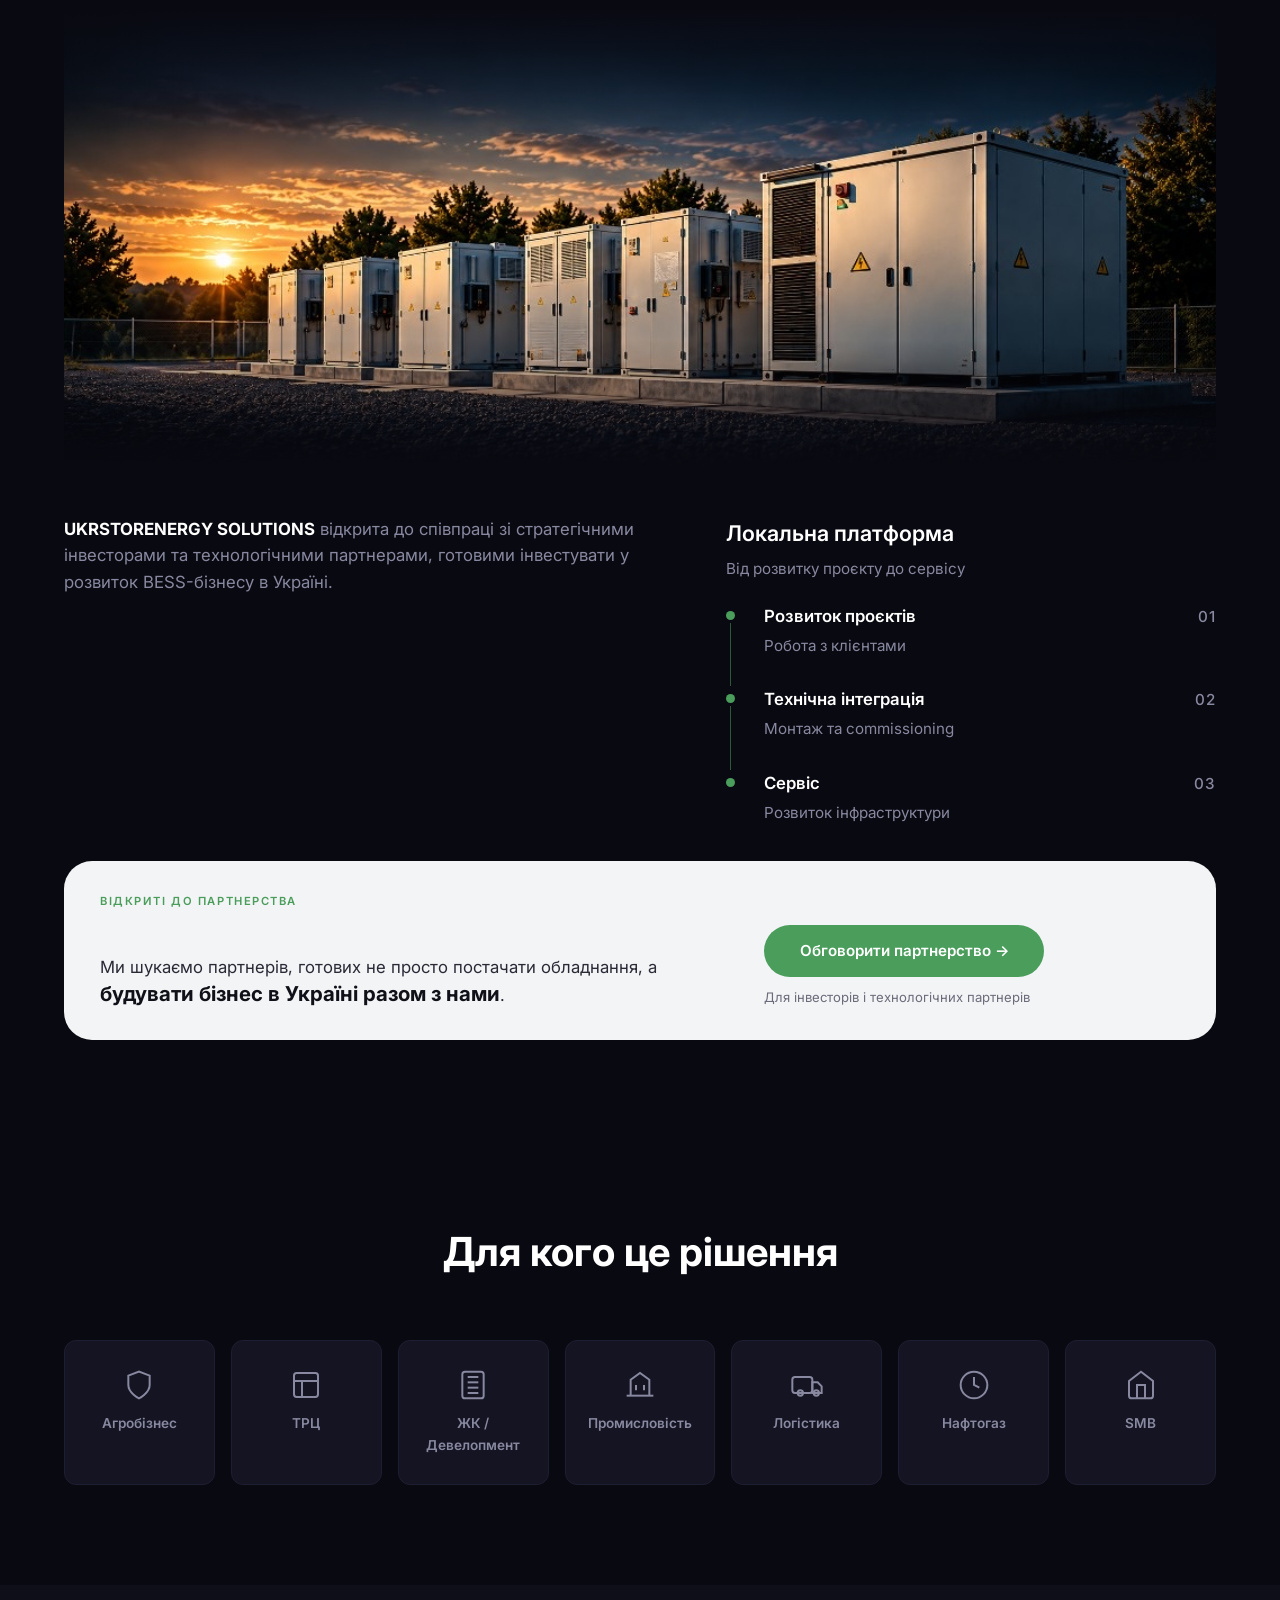
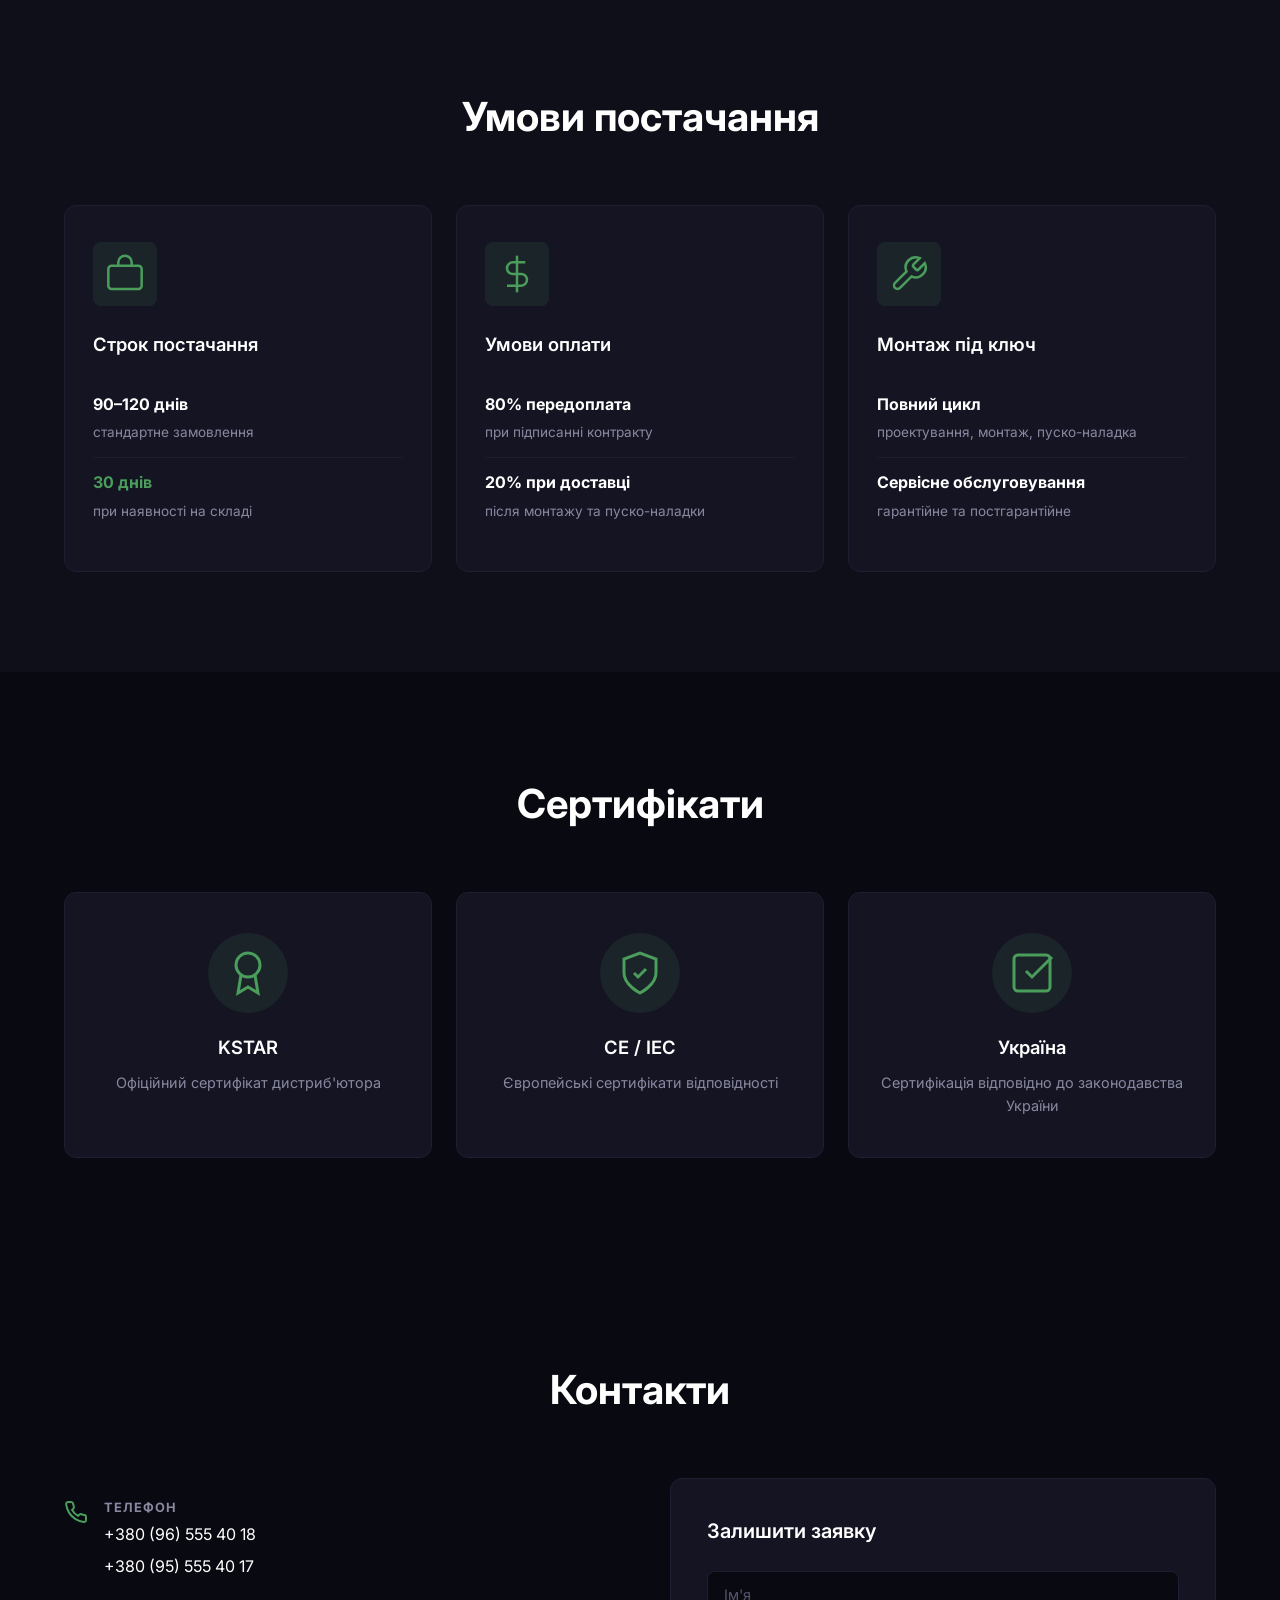
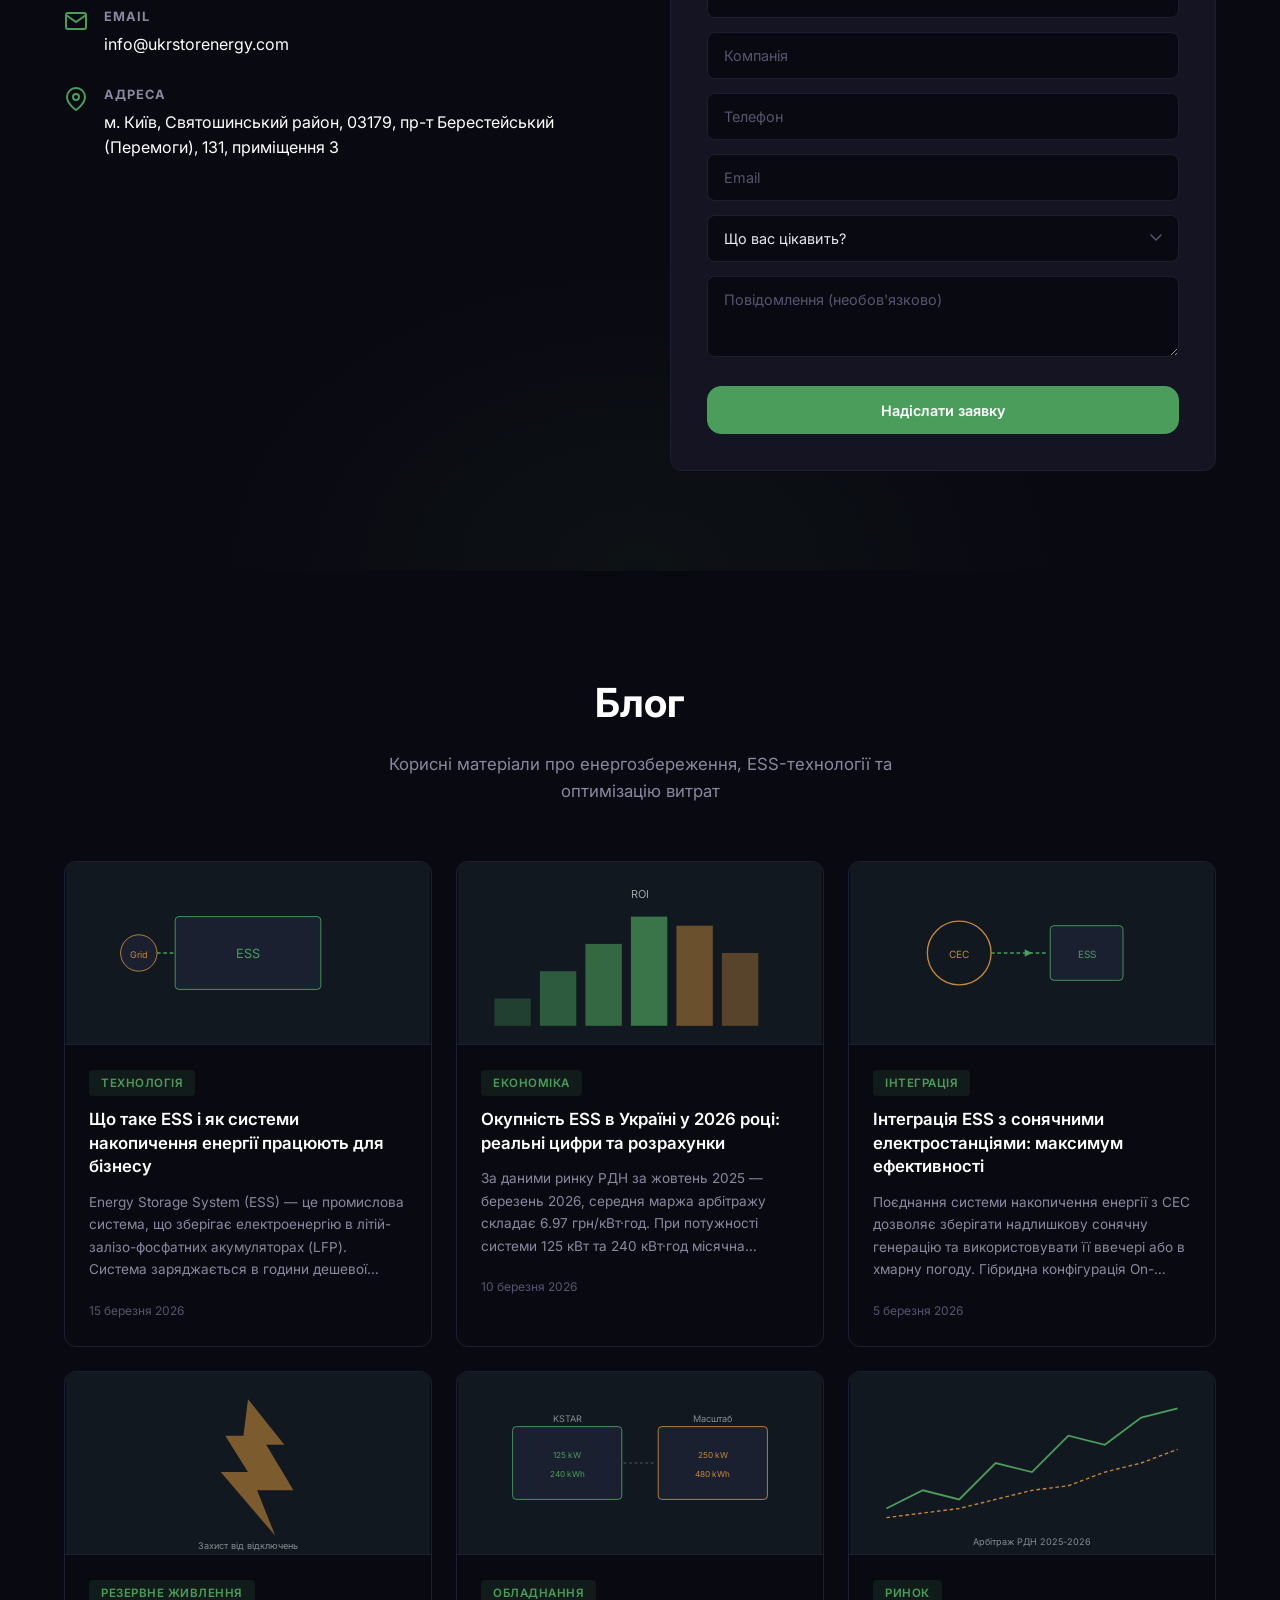
==== commit f25a2a4b: "Replace the low-quality EV charging photos with sharper station and two-car scene shots." ====
--- a/index.html
+++ b/index.html
@@ -17,9 +17,15 @@
     <script>
     (function () {
         try {
+            if ('scrollRestoration' in history) history.scrollRestoration = 'manual';
+            var navs = performance.getEntriesByType && performance.getEntriesByType('navigation');
+            var nav = navs && navs[0];
+            if (nav && nav.type === 'reload' && location.hash) {
+                history.replaceState(null, '', location.pathname + location.search);
+            }
             var q = (new URLSearchParams(location.search).get('lang') || '').toLowerCase();
             var stored = '';
-            try { stored = localStorage.getItem('use-lang') || ''; } catch (e) {}
+            try { stored = localStorage.getItem('use-lang') || ''; } catch (e2) {}
             if (q === 'en' || (!q && stored === 'en')) {
                 document.documentElement.lang = 'en';
                 document.title = 'UKRSTORENERGY SOLUTIONS — BESS platform in Ukraine | Projects, delivery, partnerships';
@@ -59,8 +65,8 @@
     <link rel="preload" as="image" href="images/IMG_2591.PNG" media="(min-width: 769px)">
     <meta http-equiv="Cache-Control" content="no-cache, no-store, must-revalidate">
     <meta http-equiv="Pragma" content="no-cache">
-    <link rel="preload" as="video" href="videos/hero-mobile-v3.mp4" media="(max-width: 768px)">
-    <link rel="stylesheet" href="css/app.m16.css?v=17">
+    <link rel="preload" as="video" href="videos/hero-v4.mp4">
+    <link rel="stylesheet" href="css/app.m16.css?v=21">
     <style>
     @media (max-width: 768px), (max-device-width: 500px) {
         .hero, .hero-page { min-height: 0 !important; height: auto !important; }
@@ -77,7 +83,7 @@
         .hero__video::-webkit-media-controls,
         .hero__video::-webkit-media-controls-start-playback-button,
         .hero__video::-webkit-media-controls-overlay-play-button { display: none !important; -webkit-appearance: none; }
-        .hero__bg { position: relative !important; inset: auto !important; width: 100% !important; height: 280px !important; min-height: 0 !important; max-height: 300px !important; }
+        .hero__bg { position: relative !important; inset: auto !important; width: 100% !important; height: auto !important; min-height: 200px !important; max-height: none !important; aspect-ratio: 16 / 9 !important; }
         .hero__bg video { position: absolute !important; inset: 0 !important; width: 100% !important; height: 100% !important; object-fit: cover !important; pointer-events: none !important; }
         .hero__overlay--left, .hero__overlay--top, .hero__overlay--bottom { background: none !important; }
         .hero__body { margin-top: -32px !important; padding: 20px 20px 0 !important; flex: 0 0 auto !important; background: #090911 !important; border-radius: 28px 28px 0 0 !important; position: relative !important; z-index: 2 !important; }
@@ -97,7 +103,6 @@
     }
     @media (max-width: 400px), (max-device-width: 400px) {
         .hero__title { font-size: 28px !important; }
-        .hero__bg { height: 250px !important; max-height: 270px !important; }
     }
     </style>
 
@@ -363,10 +368,10 @@
         <!-- Background video + static poster/fallback + overlay layers -->
         <div class="hero__bg" id="heroBg">
             <img class="hero__poster" src="images/IMG_2591.PNG" alt="" width="1536" height="1024" decoding="async">
-            <video class="hero__video hero__video--desktop is-active" src="videos/hero-v3.mp4" autoplay muted playsinline webkit-playsinline preload="auto"></video>
-            <video class="hero__video hero__video--desktop" src="videos/hero-2.mp4" muted playsinline webkit-playsinline preload="auto"></video>
-            <video class="hero__video hero__video--mobile is-active" src="videos/hero-mobile-v3.mp4" autoplay muted playsinline webkit-playsinline preload="auto"></video>
-            <video class="hero__video hero__video--mobile" src="videos/hero-2.mp4" muted playsinline webkit-playsinline preload="auto"></video>
+            <video class="hero__video hero__video--desktop is-active" src="videos/hero-v4.mp4" muted playsinline webkit-playsinline preload="auto"></video>
+            <video class="hero__video hero__video--desktop" src="videos/hero-2-36.mp4" muted playsinline webkit-playsinline preload="metadata"></video>
+            <video class="hero__video hero__video--mobile is-active" src="videos/hero-v4.mp4" muted playsinline webkit-playsinline preload="auto"></video>
+            <video class="hero__video hero__video--mobile" src="videos/hero-2-36.mp4" muted playsinline webkit-playsinline preload="metadata"></video>
             <img class="hero__video-mask" src="images/hero-frame-v2.jpg" alt="" width="640" height="350" aria-hidden="true">
             <div class="hero__overlay hero__overlay--left"></div>
             <div class="hero__overlay hero__overlay--top"></div>
@@ -377,6 +382,7 @@
             if (window.__heroPlaylistReady) return;
             window.__heroPlaylistReady = true;
             var bg = document.getElementById('heroBg');
+            var mobileMq = window.matchMedia('(max-width: 768px)');
 
             function prepare(video) {
                 video.muted = true;
@@ -384,15 +390,13 @@
                 video.loop = false;
                 video.controls = false;
                 video.playsInline = true;
+                video.disablePictureInPicture = true;
                 video.setAttribute('playsinline', '');
                 video.setAttribute('webkit-playsinline', 'true');
+                video.setAttribute('muted', '');
                 video.removeAttribute('loop');
                 video.removeAttribute('controls');
-                video.removeAttribute('poster');
-            }
-
-            function isMobileView() {
-                return window.matchMedia('(max-width: 768px), (max-device-width: 500px)').matches;
+                video.removeAttribute('autoplay');
             }
 
             function setupGroup(selector) {
@@ -401,7 +405,7 @@
                 var index = 0;
                 var advancing = false;
 
-                function playIndex(nextIndex, rewind) {
+                function playIndex(nextIndex) {
                     clips.forEach(function (clip, i) {
                         if (i === nextIndex) {
                             clip.classList.add('is-active');
@@ -414,23 +418,15 @@
                     index = nextIndex;
                     var current = clips[index];
                     prepare(current);
-                    function start() {
-                        var p = current.play();
-                        if (p && p.catch) p.catch(function () {});
-                    }
-                    if (rewind && current.currentTime > 0.25) {
-                        current.addEventListener('seeked', start, { once: true });
-                        try { current.currentTime = 0; } catch (e) { start(); }
-                    } else {
-                        start();
-                    }
+                    var p = current.play();
+                    if (p && p.catch) p.catch(function () {});
                 }
 
                 function advance() {
                     if (advancing) return;
                     advancing = true;
-                    playIndex((index + 1) % clips.length, true);
-                    setTimeout(function () { advancing = false; }, 400);
+                    playIndex((index + 1) % clips.length);
+                    setTimeout(function () { advancing = false; }, 600);
                 }
 
                 clips.forEach(function (video, i) {
@@ -443,27 +439,40 @@
                     video.addEventListener('ended', function () {
                         if (clips[index] === video) advance();
                     });
-                    video.addEventListener('timeupdate', function () {
-                        if (clips[index] !== video) return;
-                        if (!video.duration || !isFinite(video.duration) || video.duration < 1) return;
-                        if (video.currentTime < 0.5) return;
-                        if (video.currentTime >= video.duration - 0.2) advance();
-                    });
                 });
 
                 return {
-                    play: function () { playIndex(index, false); },
+                    play: function () { playIndex(index); },
+                    resume: function () {
+                        var current = clips[index];
+                        if (!current) return;
+                        current.classList.add('is-active');
+                        prepare(current);
+                        var p = current.play();
+                        if (p && p.catch) p.catch(function () {});
+                    },
                     pauseAll: function () {
-                        clips.forEach(function (clip) { clip.pause(); });
+                        clips.forEach(function (clip) {
+                            clip.pause();
+                            clip.classList.remove('is-active');
+                        });
                     }
                 };
             }
 
             var desktop = setupGroup('.hero__video--desktop');
             var mobile = setupGroup('.hero__video--mobile');
+            var usingMobile = null;
 
             function playActiveGroup() {
-                if (isMobileView()) {
+                var nextMobile = mobileMq.matches;
+                if (usingMobile === nextMobile) {
+                    if (nextMobile) { if (mobile) mobile.resume(); }
+                    else { if (desktop) desktop.resume(); }
+                    return;
+                }
+                usingMobile = nextMobile;
+                if (nextMobile) {
                     if (desktop) desktop.pauseAll();
                     if (mobile) mobile.play();
                 } else {
@@ -473,6 +482,9 @@
             }
 
             playActiveGroup();
+            if (mobileMq.addEventListener) mobileMq.addEventListener('change', playActiveGroup);
+            else if (mobileMq.addListener) mobileMq.addListener(playActiveGroup);
+            window.addEventListener('resize', playActiveGroup);
             document.addEventListener('touchstart', playActiveGroup, { once: true, passive: true });
             document.addEventListener('visibilitychange', function () {
                 if (!document.hidden) playActiveGroup();
@@ -1116,7 +1128,7 @@
 
         <div class="charging__hero fade-up">
             <div class="charging__visual">
-                <img src="images/kstar-greenflow.jpg" alt="KSTAR GreenFlow — промислова DC-зарядна станція" width="450" height="504" loading="lazy">
+                <img src="images/charging-station.jpg" alt="KSTAR GreenFlow — промислова DC-зарядна станція" width="912" height="1024" loading="lazy">
                 <span class="charging__badge" data-i18n="chgBadge">DC Fast Charge</span>
             </div>
             <div class="charging__lead">
@@ -1144,7 +1156,7 @@
         </div>
 
         <div class="charging__scene fade-up">
-            <img src="images/kstar-greenflow-ev.jpg" alt="KSTAR GreenFlow заряджає електромобілі 400V і 800V" width="720" height="290" loading="lazy">
+            <img src="images/charging-ev-scene.jpg" alt="KSTAR GreenFlow заряджає електромобілі 400V і 800V" width="1024" height="408" loading="lazy">
             <p data-i18n="chgScene">Один зарядник — будь-який EV. Повна потужність на 400V і 800V.</p>
         </div>
 
@@ -1753,7 +1765,7 @@
     </div>
 </footer>
 
-<script src="js/equipment-data.js"></script>
-<script src="js/app.m16.js?v=17"></script>
+<script src="js/equipment-data.js?v=20"></script>
+<script src="js/app.m16.js?v=20"></script>
 </body>
 </html>
--- a/css/app.m16.css
+++ b/css/app.m16.css
@@ -1999,7 +1999,7 @@
     height: 100%;
     min-height: 340px;
     object-fit: cover;
-    object-position: center;
+    object-position: center 42%;
 }
 
 .charging__badge {
@@ -2059,9 +2059,10 @@
 
 .charging__scene img {
     width: 100%;
-    height: 220px;
+    height: auto;
+    display: block;
     object-fit: cover;
-    object-position: center 60%;
+    object-position: center;
 }
 
 .charging__scene p {
@@ -2900,7 +2901,7 @@
     .blog__grid { grid-template-columns: repeat(2, 1fr); }
     .charging__hero { grid-template-columns: 1fr; gap: 28px; }
     .charging__grid { grid-template-columns: repeat(2, 1fr); }
-    .charging__scene img { height: 180px; }
+    .charging__scene img { height: auto; }
     .logo {
         --logo-mark-max: 72px;
         --logo-word-max: 184px;
@@ -3022,9 +3023,10 @@
         inset: auto;
         z-index: 0;
         width: 100%;
-        height: 280px;
-        min-height: 0;
-        max-height: 300px;
+        height: auto;
+        min-height: 200px;
+        max-height: none;
+        aspect-ratio: 16 / 9;
         flex-shrink: 0;
         overflow: hidden;
         background: #0a0e16;
@@ -3502,7 +3504,7 @@
     .charging__hero { margin-top: 28px; }
     .charging__visual,
     .charging__visual img { min-height: 260px; }
-    .charging__scene img { height: 140px; }
+    .charging__scene img { height: auto; }
     .charging__grid {
         grid-template-columns: 1fr;
         gap: 10px;
@@ -3617,7 +3619,6 @@
 
 @media (max-width: 400px) {
     .hero__title { font-size: 28px; }
-    .hero__bg { height: 250px; max-height: 270px; }
 }
 
 @media (max-width: 360px) {
